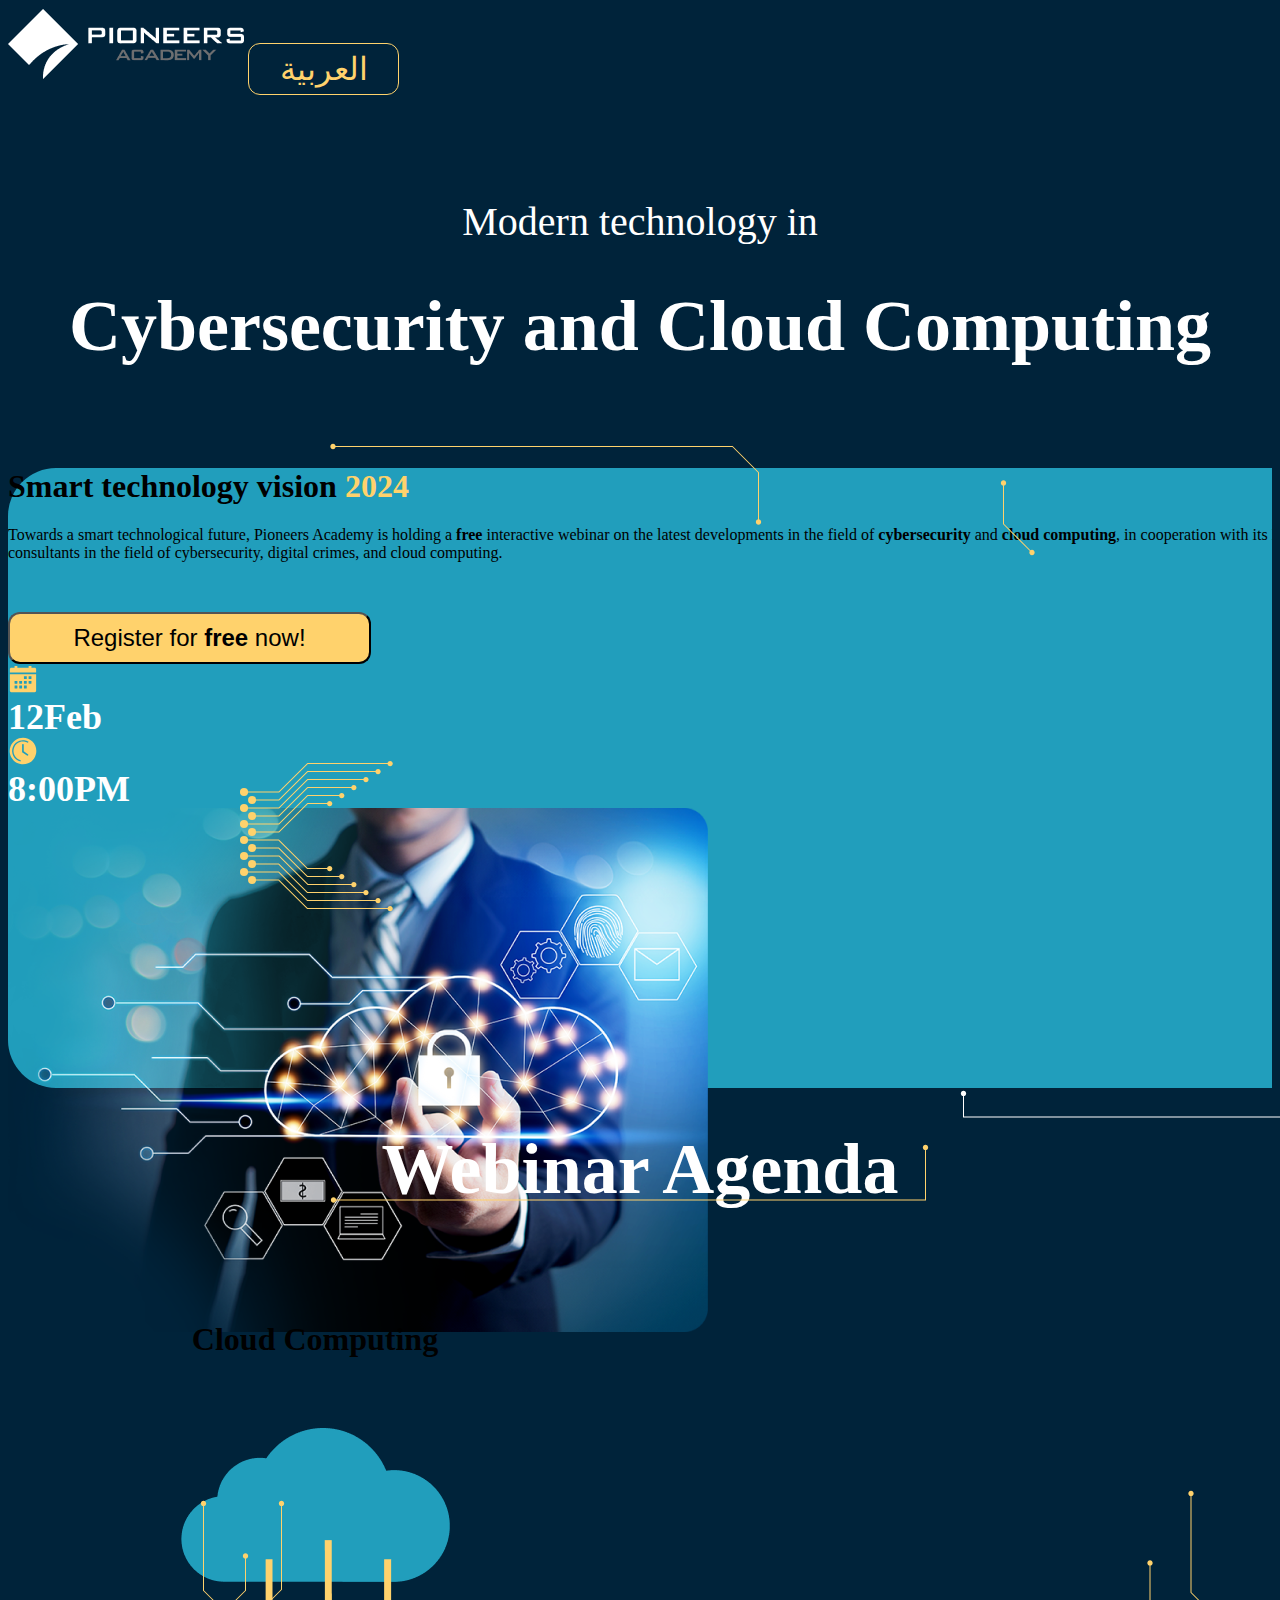
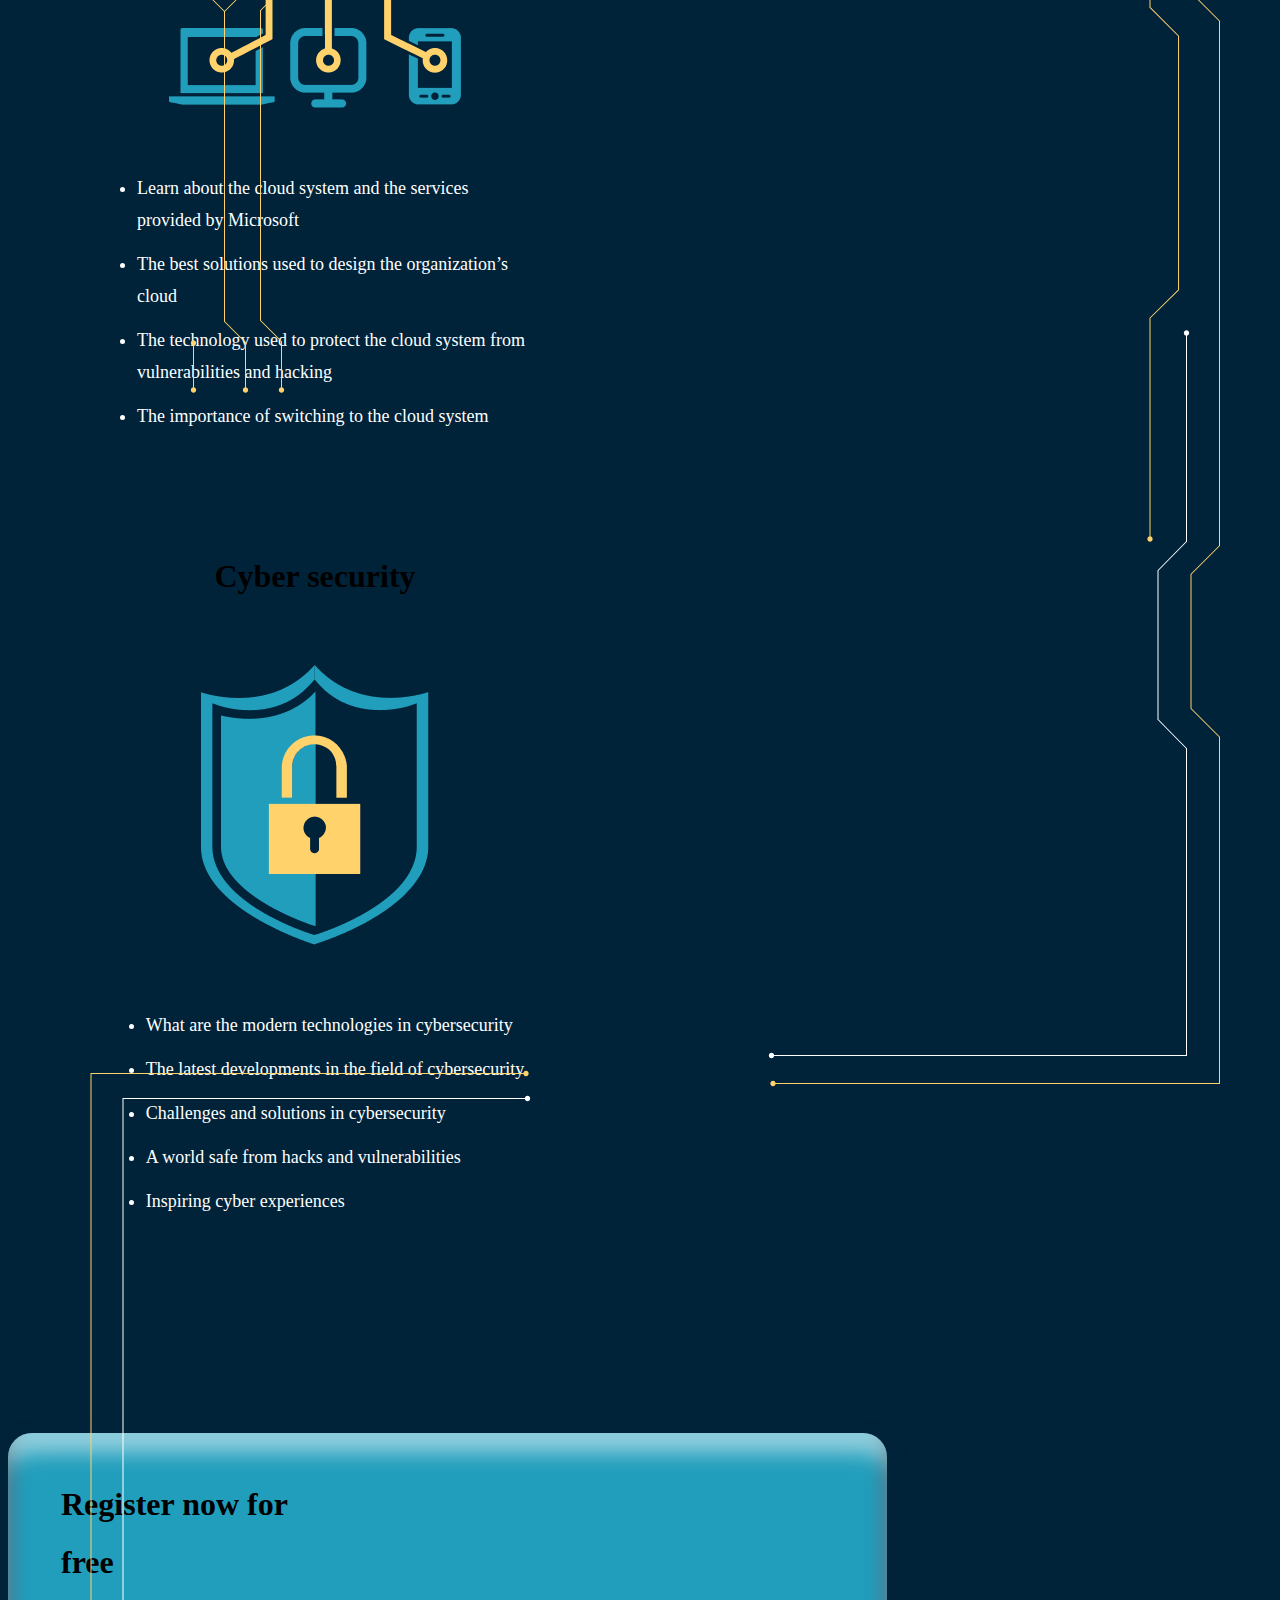
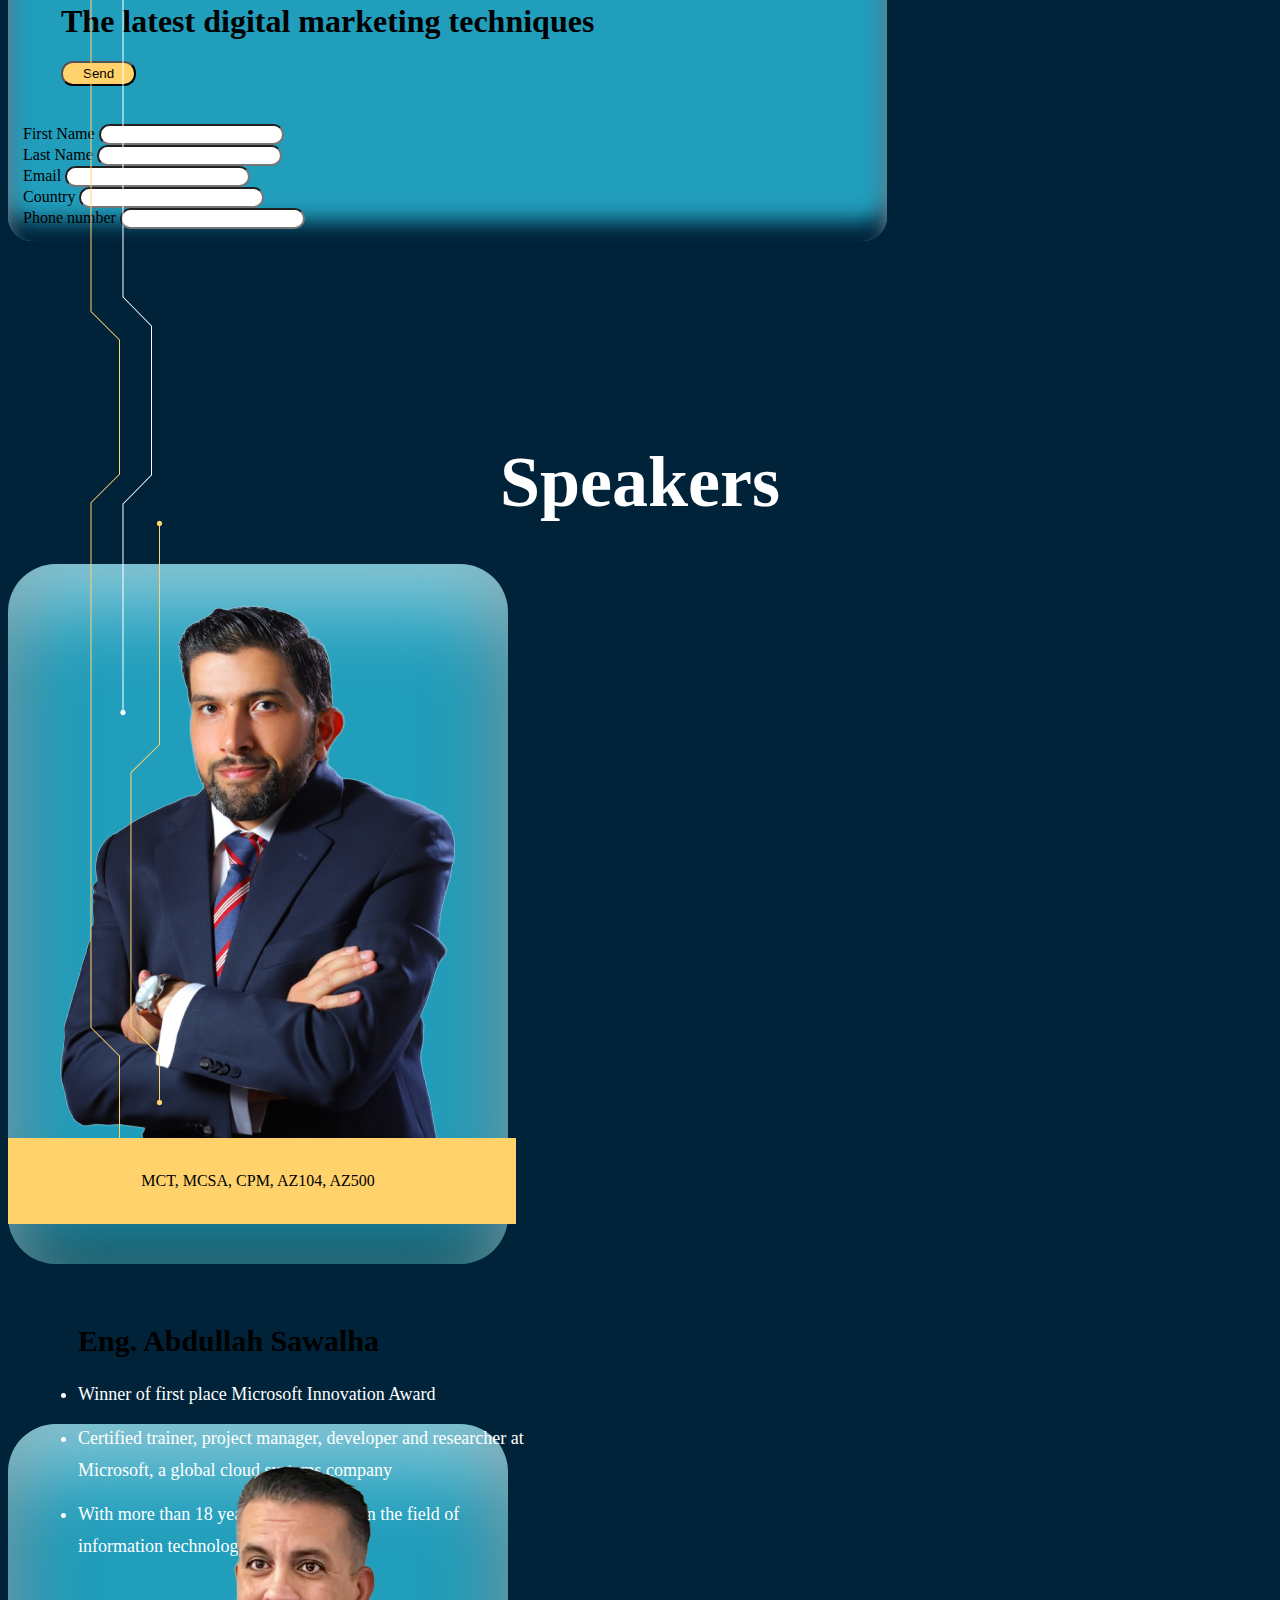
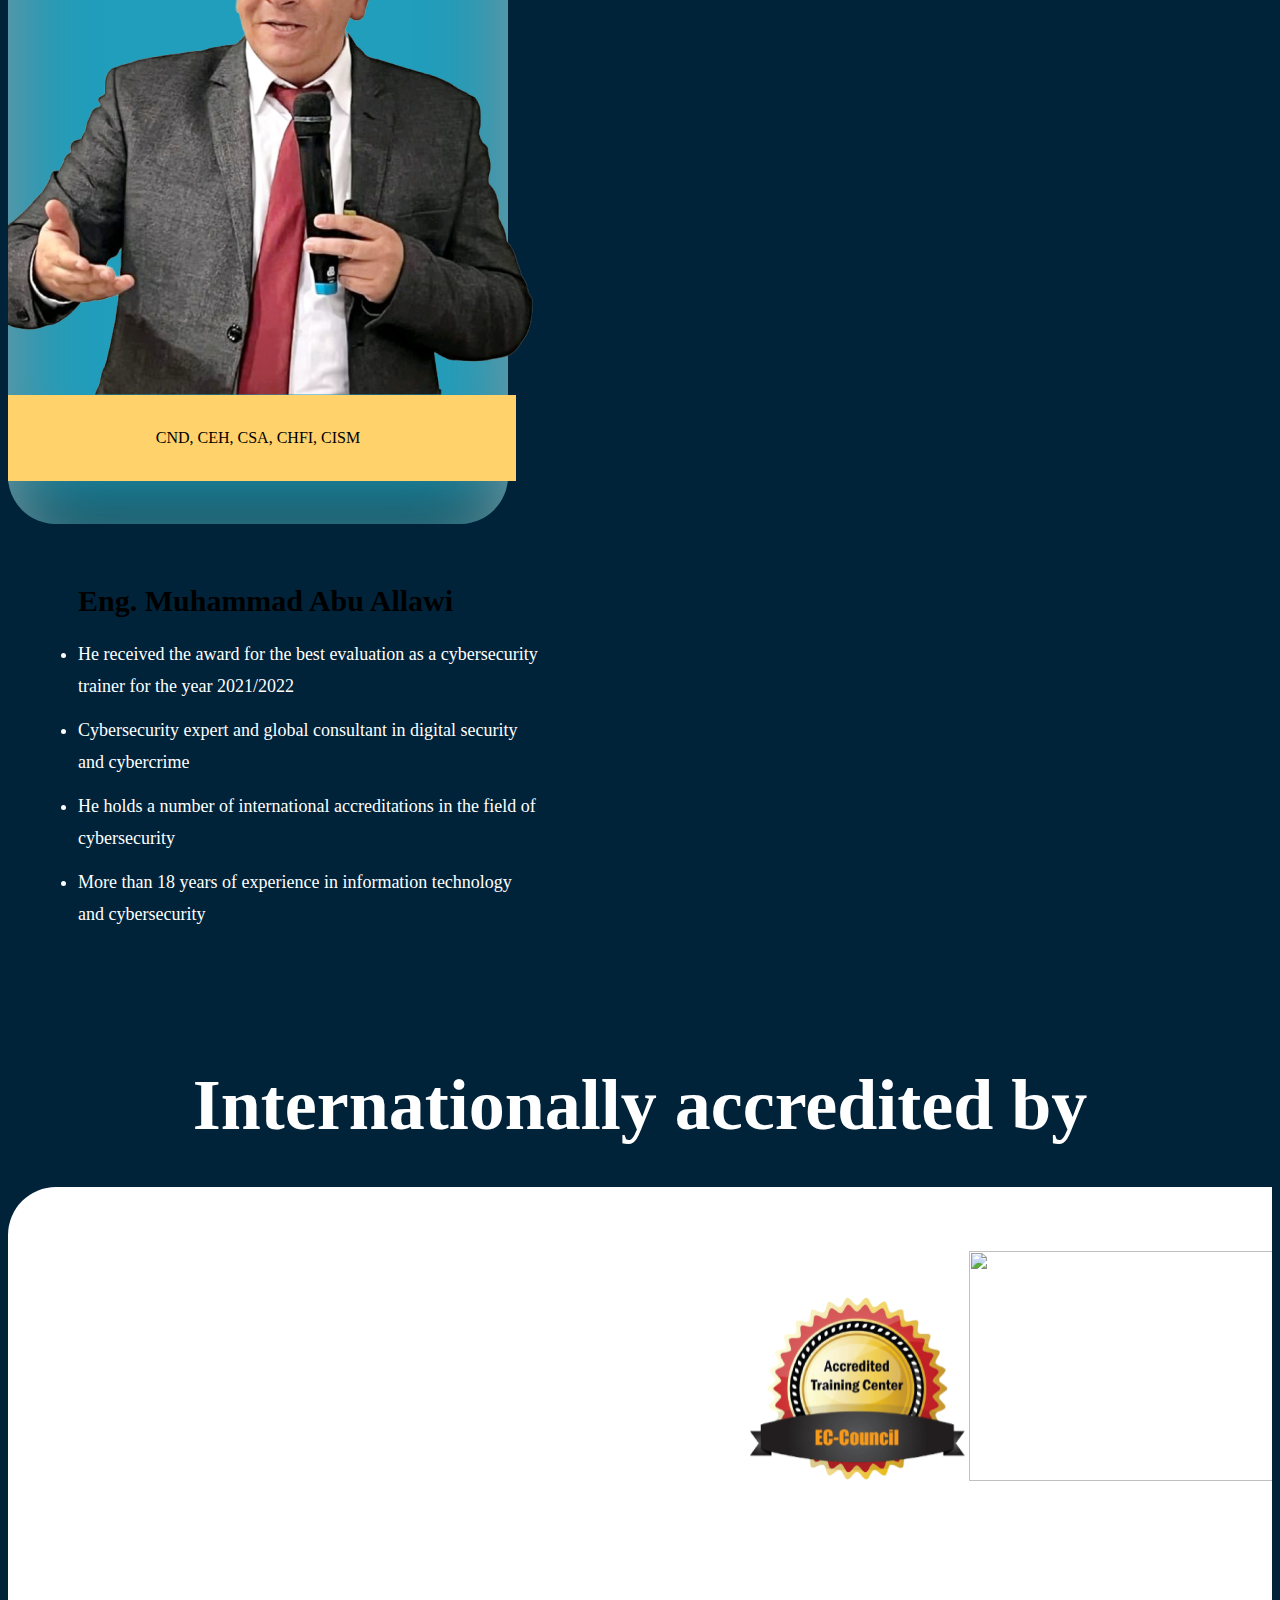
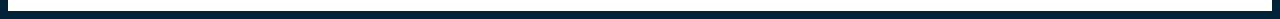
==== index.html @ 9c09b854 "updated" ====
<!DOCTYPE html>
<html lang="en">
  <head>
    <meta charset="UTF-8" />
    <meta name="viewport" content="width=device-width, initial-scale=1.0" />
    <link
      href="https://cdn.jsdelivr.net/npm/bootstrap@5.0.2/dist/css/bootstrap.min.css"
      rel="stylesheet"
      integrity="sha384-EVSTQN3/azprG1Anm3QDgpJLIm9Nao0Yz1ztcQTwFspd3yD65VohhpuuCOmLASjC"
      crossorigin="anonymous"
    />
    <link rel="stylesheet" href="style.css" />
    <title>Pioneers Academy</title>
  </head>
  <body>
    <script
      src="https://cdn.jsdelivr.net/npm/bootstrap@5.0.2/dist/js/bootstrap.bundle.min.js"
      integrity="sha384-MrcW6ZMFYlzcLA8Nl+NtUVF0sA7MsXsP1UyJoMp4YLEuNSfAP+JcXn/tWtIaxVXM"
      crossorigin="anonymous"
    ></script>

    <div id="mainNavigation">
      <nav
        role="navigation navbar navbar-expand-lg navbar-dark bg-dark"
        style="height: 100px"
      >
        <div
          class="container py-3 text-center flex-row justify-between"
          style="height: 100px"
        >
          <div class="nav-items">
            <img src="/assets/logo.png" alt="" class="invert logo img-fluid" />
            <button class="nav-button">العربية</button>
          </div>
        </div>
      </nav>
    </div>

    <main class="container mt-5 d-flex flex-column flex-md-col p-20">
      
      <div class="container">
        <div class="d-flex flex-column justify-content-center first">
          <h2 class="heading">Modern technology in</h2>
          <h1 class="heading2" style="margin-bottom: 80px;">Cybersecurity and Cloud Computing</h1>
        </div>
      </div>

      <div
        style="margin-top:100px;"
      class="relative container d-flex align-items-center justify-content-center mt-4 hero"
      >

      <div class="svg1">
        <svg xmlns="http://www.w3.org/2000/svg" width="153" height="152" viewBox="0 0 153 152" fill="none">
          <path d="M3.02246 34.7301C4.49522 34.7301 5.68913 33.5362 5.68913 32.0635C5.68913 30.5907 4.49522 29.3968 3.02246 29.3968C1.5497 29.3968 0.355794 30.5907 0.355794 32.0635C0.355794 33.5362 1.5497 34.7301 3.02246 34.7301ZM38.7912 32.0635L38.7912 32.5635L38.9972 32.5635L39.1434 32.4184L38.7912 32.0635ZM67.5069 3.56348L67.5069 3.06348L67.3009 3.06348L67.1547 3.20859L67.5069 3.56348ZM150.128 6.23014C151.6 6.23014 152.794 5.03624 152.794 3.56348C152.794 2.09072 151.6 0.89681 150.128 0.89681C148.655 0.89681 147.461 2.09072 147.461 3.56348C147.461 5.03624 148.655 6.23014 150.128 6.23014ZM3.02246 32.5635L38.7912 32.5635L38.7912 31.5635L3.02246 31.5635L3.02246 32.5635ZM39.1434 32.4184L67.8591 3.91836L67.1547 3.20859L38.439 31.7086L39.1434 32.4184ZM67.5069 4.06348L150.128 4.06348L150.128 3.06348L67.5069 3.06348L67.5069 4.06348Z" fill="#FFD26C"/>
          <path d="M3.02246 50.7301C4.49522 50.7301 5.68913 49.5362 5.68913 48.0635C5.68913 46.5907 4.49522 45.3968 3.02246 45.3968C1.5497 45.3968 0.355794 46.5907 0.355794 48.0635C0.355794 49.5362 1.5497 50.7301 3.02246 50.7301ZM38.7912 48.0635L38.7912 48.5635L38.9972 48.5635L39.1434 48.4184L38.7912 48.0635ZM67.5069 19.5635L67.5069 19.0635L67.3009 19.0635L67.1547 19.2086L67.5069 19.5635ZM125.946 22.2301C127.419 22.2301 128.613 21.0362 128.613 19.5635C128.613 18.0907 127.419 16.8968 125.946 16.8968C124.473 16.8968 123.279 18.0907 123.279 19.5635C123.279 21.0362 124.473 22.2301 125.946 22.2301ZM3.02246 48.5635L38.7912 48.5635L38.7912 47.5635L3.02246 47.5635L3.02246 48.5635ZM39.1434 48.4184L67.8591 19.9184L67.1547 19.2086L38.439 47.7086L39.1434 48.4184ZM67.5069 20.0635L125.946 20.0635L125.946 19.0635L67.5069 19.0635L67.5069 20.0635Z" fill="#FFD26C"/>
          <path d="M12.5947 42.7301C14.0675 42.7301 15.2614 41.5362 15.2614 40.0635C15.2614 38.5907 14.0675 37.3968 12.5947 37.3968C11.122 37.3968 9.92806 38.5907 9.92806 40.0635C9.92806 41.5362 11.122 42.7301 12.5947 42.7301ZM38.7915 40.0635L38.7915 40.5635L38.9975 40.5635L39.1437 40.4184L38.7915 40.0635ZM67.5073 11.5635L67.5073 11.0635L67.3013 11.0635L67.155 11.2086L67.5073 11.5635ZM138.037 14.2301C139.51 14.2301 140.704 13.0362 140.704 11.5635C140.704 10.0907 139.51 8.89681 138.037 8.89681C136.564 8.89681 135.37 10.0907 135.37 11.5635C135.37 13.0362 136.564 14.2301 138.037 14.2301ZM12.5947 40.5635L38.7915 40.5635L38.7915 39.5635L12.5947 39.5635L12.5947 40.5635ZM39.1437 40.4184L67.8595 11.9184L67.155 11.2086L38.4393 39.7086L39.1437 40.4184ZM67.5073 12.0635L138.037 12.0635L138.037 11.0635L67.5073 11.0635L67.5073 12.0635Z" fill="#FFD26C"/>
          <path d="M3.02246 66.7301C4.49522 66.7301 5.68913 65.5362 5.68913 64.0635C5.68913 62.5907 4.49522 61.3968 3.02246 61.3968C1.5497 61.3968 0.355794 62.5907 0.355794 64.0635C0.355794 65.5362 1.5497 66.7301 3.02246 66.7301ZM38.7912 64.0635L38.7912 64.5635L38.9972 64.5635L39.1434 64.4184L38.7912 64.0635ZM67.5069 35.5635L67.5069 35.0635L67.3009 35.0635L67.1547 35.2086L67.5069 35.5635ZM101.764 38.2301C103.237 38.2301 104.431 37.0362 104.431 35.5635C104.431 34.0907 103.237 32.8968 101.764 32.8968C100.291 32.8968 99.0976 34.0907 99.0976 35.5635C99.0976 37.0362 100.291 38.2301 101.764 38.2301ZM3.02246 64.5635L38.7912 64.5635L38.7912 63.5635L3.02246 63.5635L3.02246 64.5635ZM39.1434 64.4184L67.8591 35.9184L67.1547 35.2086L38.439 63.7086L39.1434 64.4184ZM67.5069 36.0635L101.764 36.0635L101.764 35.0635L67.5069 35.0635L67.5069 36.0635Z" fill="#FFD26C"/>
          <path d="M11.5869 74.7301C13.0597 74.7301 14.2536 73.5362 14.2536 72.0635C14.2536 70.5907 13.0597 69.3968 11.5869 69.3968C10.1142 69.3968 8.92025 70.5907 8.92025 72.0635C8.92025 73.5362 10.1142 74.7301 11.5869 74.7301ZM38.7913 72.0635L38.7913 72.5635L38.9973 72.5635L39.1435 72.4184L38.7913 72.0635ZM67.507 43.5635L67.507 43.0635L67.301 43.0635L67.1548 43.2086L67.507 43.5635ZM89.6735 46.2301C91.1463 46.2301 92.3402 45.0362 92.3402 43.5635C92.3402 42.0907 91.1463 40.8968 89.6735 40.8968C88.2008 40.8968 87.0069 42.0907 87.0069 43.5635C87.0069 45.0362 88.2008 46.2301 89.6735 46.2301ZM11.5869 72.5635L38.7913 72.5635L38.7913 71.5635L11.5869 71.5635L11.5869 72.5635ZM39.1435 72.4184L67.8592 43.9184L67.1548 43.2086L38.4391 71.7086L39.1435 72.4184ZM67.507 44.0635L89.6735 44.0635L89.6735 43.0635L67.507 43.0635L67.507 44.0635Z" fill="#FFD26C"/>
          <path d="M12.0908 58.7301C13.5636 58.7301 14.7575 57.5362 14.7575 56.0635C14.7575 54.5907 13.5636 53.3968 12.0908 53.3968C10.6181 53.3968 9.42415 54.5907 9.42415 56.0635C9.42415 57.5362 10.6181 58.7301 12.0908 58.7301ZM38.7914 56.0635L38.7914 56.5635L38.9974 56.5635L39.1436 56.4184L38.7914 56.0635ZM67.5071 27.5635L67.5071 27.0635L67.3011 27.0635L67.1549 27.2086L67.5071 27.5635ZM113.855 30.2301C115.328 30.2301 116.522 29.0362 116.522 27.5635C116.522 26.0907 115.328 24.8968 113.855 24.8968C112.383 24.8968 111.189 26.0907 111.189 27.5635C111.189 29.0362 112.383 30.2301 113.855 30.2301ZM12.0908 56.5635L38.7914 56.5635L38.7914 55.5635L12.0908 55.5635L12.0908 56.5635ZM39.1436 56.4184L67.8594 27.9184L67.1549 27.2086L38.4392 55.7086L39.1436 56.4184ZM67.5071 28.0635L113.855 28.0635L113.855 27.0635L67.5071 27.0635L67.5071 28.0635Z" fill="#FFD26C"/>
          <path d="M12.5947 117.397C14.0675 117.397 15.2614 118.591 15.2614 120.063C15.2614 121.536 14.0675 122.73 12.5947 122.73C11.122 122.73 9.92806 121.536 9.92806 120.063C9.92806 118.591 11.122 117.397 12.5947 117.397ZM38.7915 120.063L38.7915 119.563L38.9975 119.563L39.1437 119.709L38.7915 120.063ZM67.5073 148.563L67.5073 149.063L67.3013 149.063L67.155 148.918L67.5073 148.563ZM150.128 145.897C151.601 145.897 152.795 147.091 152.795 148.563C152.795 150.036 151.601 151.23 150.128 151.23C148.655 151.23 147.461 150.036 147.461 148.563C147.461 147.091 148.655 145.897 150.128 145.897ZM12.5947 119.563L38.7915 119.563L38.7915 120.563L12.5947 120.563L12.5947 119.563ZM39.1437 119.709L67.8595 148.209L67.155 148.918L38.4393 120.418L39.1437 119.709ZM67.5073 148.063L150.128 148.063L150.128 149.063L67.5073 149.063L67.5073 148.063Z" fill="#FFD26C"/>
          <path d="M12.5947 101.397C14.0675 101.397 15.2614 102.591 15.2614 104.063C15.2614 105.536 14.0675 106.73 12.5947 106.73C11.122 106.73 9.92806 105.536 9.92806 104.063C9.92806 102.591 11.122 101.397 12.5947 101.397ZM38.7915 104.063L38.7915 103.563L38.9975 103.563L39.1437 103.709L38.7915 104.063ZM67.5073 132.563L67.5073 133.063L67.3013 133.063L67.155 132.918L67.5073 132.563ZM125.946 129.897C127.419 129.897 128.613 131.091 128.613 132.563C128.613 134.036 127.419 135.23 125.946 135.23C124.474 135.23 123.28 134.036 123.28 132.563C123.28 131.091 124.474 129.897 125.946 129.897ZM12.5947 103.563L38.7915 103.563L38.7915 104.563L12.5947 104.563L12.5947 103.563ZM39.1437 103.709L67.8595 132.209L67.155 132.918L38.4393 104.418L39.1437 103.709ZM67.5073 132.063L125.946 132.063L125.946 133.063L67.5073 133.063L67.5073 132.063Z" fill="#FFD26C"/>
          <path d="M12.5947 85.3968C14.0675 85.3968 15.2614 86.5907 15.2614 88.0635C15.2614 89.5362 14.0675 90.7301 12.5947 90.7301C11.122 90.7301 9.92806 89.5362 9.92806 88.0635C9.92806 86.5907 11.122 85.3968 12.5947 85.3968ZM38.7915 88.0635L38.7915 87.5635L38.9975 87.5635L39.1437 87.7086L38.7915 88.0635ZM67.5073 116.563L67.5073 117.063L67.3013 117.063L67.155 116.918L67.5073 116.563ZM101.765 113.897C103.237 113.897 104.431 115.091 104.431 116.563C104.431 118.036 103.237 119.23 101.765 119.23C100.292 119.23 99.098 118.036 99.098 116.563C99.098 115.091 100.292 113.897 101.765 113.897ZM12.5947 87.5635L38.7915 87.5635L38.7915 88.5635L12.5947 88.5635L12.5947 87.5635ZM39.1437 87.7086L67.8595 116.209L67.155 116.918L38.4393 88.4184L39.1437 87.7086ZM67.5073 116.063L101.765 116.063L101.765 117.063L67.5073 117.063L67.5073 116.063Z" fill="#FFD26C"/>
          <path d="M3.52637 77.3968C4.99913 77.3968 6.19303 78.5907 6.19303 80.0635C6.19303 81.5362 4.99913 82.7301 3.52637 82.7301C2.05361 82.7301 0.8597 81.5362 0.8597 80.0635C0.8597 78.5907 2.05361 77.3968 3.52637 77.3968ZM38.7913 80.0635L38.7913 79.5635L38.9973 79.5635L39.1435 79.7086L38.7913 80.0635ZM67.507 108.563L67.507 109.063L67.301 109.063L67.1548 108.918L67.507 108.563ZM89.6736 105.897C91.1463 105.897 92.3402 107.091 92.3402 108.563C92.3402 110.036 91.1463 111.23 89.6736 111.23C88.2008 111.23 87.0069 110.036 87.0069 108.563C87.0069 107.091 88.2008 105.897 89.6736 105.897ZM3.52637 79.5635L38.7913 79.5635L38.7913 80.5635L3.52637 80.5635L3.52637 79.5635ZM39.1435 79.7086L67.8592 108.209L67.1548 108.918L38.4391 80.4184L39.1435 79.7086ZM67.507 108.063L89.6736 108.063L89.6736 109.063L67.507 109.063L67.507 108.063Z" fill="#FFD26C"/>
          <path d="M4.03027 93.3968C5.50303 93.3968 6.69694 94.5907 6.69694 96.0635C6.69694 97.5362 5.50303 98.7301 4.03027 98.7301C2.55751 98.7301 1.36361 97.5362 1.36361 96.0635C1.36361 94.5907 2.55751 93.3968 4.03027 93.3968ZM39.2952 96.0635L39.2952 95.5635L39.5012 95.5635L39.6474 95.7086L39.2952 96.0635ZM68.0109 124.563L68.0109 125.063L67.8049 125.063L67.6587 124.918L68.0109 124.563ZM113.855 121.897C115.328 121.897 116.522 123.091 116.522 124.563C116.522 126.036 115.328 127.23 113.855 127.23C112.383 127.23 111.189 126.036 111.189 124.563C111.189 123.091 112.383 121.897 113.855 121.897ZM4.03027 95.5635L39.2952 95.5635L39.2952 96.5635L4.03027 96.5635L4.03027 95.5635ZM39.6474 95.7086L68.3632 124.209L67.6587 124.918L38.943 96.4184L39.6474 95.7086ZM68.0109 124.063L113.855 124.063L113.855 125.063L68.0109 125.063L68.0109 124.063Z" fill="#FFD26C"/>
          <path d="M4.03027 109.397C5.50303 109.397 6.69694 110.591 6.69694 112.063C6.69694 113.536 5.50303 114.73 4.03027 114.73C2.55751 114.73 1.36361 113.536 1.36361 112.063C1.36361 110.591 2.55751 109.397 4.03027 109.397ZM38.7914 112.063L38.7914 111.563L38.9974 111.563L39.1436 111.709L38.7914 112.063ZM67.5071 140.563L67.5071 141.063L67.3011 141.063L67.1549 140.918L67.5071 140.563ZM138.037 137.897C139.51 137.897 140.704 139.091 140.704 140.563C140.704 142.036 139.51 143.23 138.037 143.23C136.564 143.23 135.37 142.036 135.37 140.563C135.37 139.091 136.564 137.897 138.037 137.897ZM4.03027 111.563L38.7914 111.563L38.7914 112.563L4.03027 112.563L4.03027 111.563ZM39.1436 111.709L67.8594 140.209L67.1549 140.918L38.4392 112.418L39.1436 111.709ZM67.5071 140.063L138.037 140.063L138.037 141.063L67.5071 141.063L67.5071 140.063Z" fill="#FFD26C"/>
          <ellipse cx="4.03028" cy="32.0635" rx="4.03028" ry="4" fill="#FFD26C"/>
          <ellipse cx="12.0908" cy="40.0635" rx="4.03028" ry="4" fill="#FFD26C"/>
          <ellipse cx="4.03028" cy="64.0635" rx="4.03028" ry="4" fill="#FFD26C"/>
          <ellipse cx="12.0908" cy="72.0635" rx="4.03028" ry="4" fill="#FFD26C"/>
          <ellipse cx="4.03028" cy="96.0635" rx="4.03028" ry="4" fill="#FFD26C"/>
          <ellipse cx="12.0908" cy="104.063" rx="4.03028" ry="4" fill="#FFD26C"/>
          <ellipse cx="4.03028" cy="48.0635" rx="4.03028" ry="4" fill="#FFD26C"/>
          <ellipse cx="12.0908" cy="56.0635" rx="4.03028" ry="4" fill="#FFD26C"/>
          <ellipse cx="4.03028" cy="80.0635" rx="4.03028" ry="4" fill="#FFD26C"/>
          <ellipse cx="12.0908" cy="88.0635" rx="4.03028" ry="4" fill="#FFD26C"/>
          <ellipse cx="4.03028" cy="112.063" rx="4.03028" ry="4" fill="#FFD26C"/>
          <ellipse cx="12.0908" cy="120.063" rx="4.03028" ry="4" fill="#FFD26C"/>
        </svg>
      </div>
        <div class="svg2">
          <svg xmlns="http://www.w3.org/2000/svg" width="432" height="82" viewBox="0 0 432 82" fill="none">
            <path d="M402.5 3.5V3H402.707L402.854 3.14645L402.5 3.5ZM428.5 29.5L428.854 29.1464L429 29.2929V29.5H428.5ZM431.167 79C431.167 80.4728 429.973 81.6667 428.5 81.6667C427.027 81.6667 425.833 80.4728 425.833 79C425.833 77.5272 427.027 76.3333 428.5 76.3333C429.973 76.3333 431.167 77.5272 431.167 79ZM5.66666 3.5C5.66666 4.97276 4.47275 6.16667 3 6.16667C1.52725 6.16667 0.333344 4.97276 0.333344 3.5C0.333344 2.02724 1.52725 0.833333 3 0.833333C4.47275 0.833333 5.66666 2.02724 5.66666 3.5ZM402.854 3.14645L428.854 29.1464L428.146 29.8536L402.146 3.85355L402.854 3.14645ZM429 29.5V79H428V29.5H429ZM402.5 4H3V3H402.5V4Z" fill="#FFD26C"/>
          </svg>
        </div>

        <div class="svg3">
          <svg xmlns="http://www.w3.org/2000/svg" width="35" height="76" viewBox="0 0 35 76" fill="none">
            <path d="M0.833333 3C0.833333 4.47276 2.02724 5.66667 3.5 5.66667C4.97276 5.66667 6.16667 4.47276 6.16667 3C6.16667 1.52724 4.97276 0.333333 3.5 0.333333C2.02724 0.333333 0.833333 1.52724 0.833333 3ZM3.5 44H3V44.2071L3.14645 44.3536L3.5 44ZM29.3333 72.5C29.3333 73.9728 30.5272 75.1667 32 75.1667C33.4728 75.1667 34.6667 73.9728 34.6667 72.5C34.6667 71.0272 33.4728 69.8333 32 69.8333C30.5272 69.8333 29.3333 71.0272 29.3333 72.5ZM3 3V44H4V3H3ZM3.14645 44.3536L31.6464 72.8536L32.3536 72.1464L3.85355 43.6464L3.14645 44.3536Z" fill="#FFD26C"/>
            </svg>
        </div>

        <div class="svg4">
          <svg xmlns="http://www.w3.org/2000/svg" width="599" height="59" viewBox="0 0 599 59" fill="none">
            <path d="M592.833 3.5C592.833 4.97276 594.027 6.16667 595.5 6.16667C596.973 6.16667 598.167 4.97276 598.167 3.5C598.167 2.02724 596.973 0.833333 595.5 0.833333C594.027 0.833333 592.833 2.02724 592.833 3.5ZM595.5 56V56.5H596V56H595.5ZM0.833333 56C0.833333 57.4728 2.02724 58.6667 3.5 58.6667C4.97276 58.6667 6.16667 57.4728 6.16667 56C6.16667 54.5272 4.97276 53.3333 3.5 53.3333C2.02724 53.3333 0.833333 54.5272 0.833333 56ZM595 3.5V56H596V3.5H595ZM595.5 55.5H3.5V56.5H595.5V55.5Z" fill="#FFD26C"/>
            </svg>
        </div>
     
      
        <div class="container-md p-4 hero-content">
          <div class="text-light ms-2">
            <h1>
              Smart technology vision
              <span style="color: #ffd26c; font-weight: 700">2024</span>
            </h1>
            <p>
              Towards a smart technological future, Pioneers Academy is holding
              a
              <b>free</b> interactive webinar on the latest developments in the
              field of <b>cybersecurity</b> and <b>cloud computing</b>, in
              cooperation with its IT partners,
              <span style="color: #ffd26c; font-weight: 700">Microsoft</span>
              and
              <span style="color: #ffd26c; font-weight: 700">EC-COUNCIL</span>,
              through experts and consultants in the field of cybersecurity,
              digital crimes, and cloud computing.
            </p>

            <div class="register d-flex align-items-center">
              <button class="btn1 btn-block">
                <span>Register for <b class="ms-1 me-1">free</b> now!</span>
              </button>
              <div class="d-flex icons">
                <div class="d-flex flex-row align-items-center ms-3">
                  <svg
                    width="30"
                    height="30"
                    viewBox="0 0 48 48"
                    fill="none"
                    xmlns="http://www.w3.org/2000/svg"
                  >
                    <g id="ion:calendar-sharp">
                      <path
                        id="Vector"
                        d="M3 42.75C3 43.3467 3.23705 43.919 3.65901 44.341C4.08097 44.7629 4.65326 45 5.25 45H42.75C43.3467 45 43.919 44.7629 44.341 44.341C44.7629 43.919 45 43.3467 45 42.75V16.5H3V42.75ZM33 19.875C33 19.7755 33.0395 19.6802 33.1098 19.6098C33.1802 19.5395 33.2755 19.5 33.375 19.5H37.125C37.2245 19.5 37.3198 19.5395 37.3902 19.6098C37.4605 19.6802 37.5 19.7755 37.5 19.875V23.625C37.5 23.7245 37.4605 23.8198 37.3902 23.8902C37.3198 23.9605 37.2245 24 37.125 24H33.375C33.2755 24 33.1802 23.9605 33.1098 23.8902C33.0395 23.8198 33 23.7245 33 23.625V19.875ZM33 27.375C33 27.2755 33.0395 27.1802 33.1098 27.1098C33.1802 27.0395 33.2755 27 33.375 27H37.125C37.2245 27 37.3198 27.0395 37.3902 27.1098C37.4605 27.1802 37.5 27.2755 37.5 27.375V31.125C37.5 31.2245 37.4605 31.3198 37.3902 31.3902C37.3198 31.4605 37.2245 31.5 37.125 31.5H33.375C33.2755 31.5 33.1802 31.4605 33.1098 31.3902C33.0395 31.3198 33 31.2245 33 31.125V27.375ZM25.5 19.875C25.5 19.7755 25.5395 19.6802 25.6098 19.6098C25.6802 19.5395 25.7755 19.5 25.875 19.5H29.625C29.7245 19.5 29.8198 19.5395 29.8902 19.6098C29.9605 19.6802 30 19.7755 30 19.875V23.625C30 23.7245 29.9605 23.8198 29.8902 23.8902C29.8198 23.9605 29.7245 24 29.625 24H25.875C25.7755 24 25.6802 23.9605 25.6098 23.8902C25.5395 23.8198 25.5 23.7245 25.5 23.625V19.875ZM25.5 27.375C25.5 27.2755 25.5395 27.1802 25.6098 27.1098C25.6802 27.0395 25.7755 27 25.875 27H29.625C29.7245 27 29.8198 27.0395 29.8902 27.1098C29.9605 27.1802 30 27.2755 30 27.375V31.125C30 31.2245 29.9605 31.3198 29.8902 31.3902C29.8198 31.4605 29.7245 31.5 29.625 31.5H25.875C25.7755 31.5 25.6802 31.4605 25.6098 31.3902C25.5395 31.3198 25.5 31.2245 25.5 31.125V27.375ZM25.5 34.875C25.5 34.7755 25.5395 34.6802 25.6098 34.6098C25.6802 34.5395 25.7755 34.5 25.875 34.5H29.625C29.7245 34.5 29.8198 34.5395 29.8902 34.6098C29.9605 34.6802 30 34.7755 30 34.875V38.625C30 38.7245 29.9605 38.8198 29.8902 38.8902C29.8198 38.9605 29.7245 39 29.625 39H25.875C25.7755 39 25.6802 38.9605 25.6098 38.8902C25.5395 38.8198 25.5 38.7245 25.5 38.625V34.875ZM18 27.375C18 27.2755 18.0395 27.1802 18.1098 27.1098C18.1802 27.0395 18.2755 27 18.375 27H22.125C22.2245 27 22.3198 27.0395 22.3902 27.1098C22.4605 27.1802 22.5 27.2755 22.5 27.375V31.125C22.5 31.2245 22.4605 31.3198 22.3902 31.3902C22.3198 31.4605 22.2245 31.5 22.125 31.5H18.375C18.2755 31.5 18.1802 31.4605 18.1098 31.3902C18.0395 31.3198 18 31.2245 18 31.125V27.375ZM18 34.875C18 34.7755 18.0395 34.6802 18.1098 34.6098C18.1802 34.5395 18.2755 34.5 18.375 34.5H22.125C22.2245 34.5 22.3198 34.5395 22.3902 34.6098C22.4605 34.6802 22.5 34.7755 22.5 34.875V38.625C22.5 38.7245 22.4605 38.8198 22.3902 38.8902C22.3198 38.9605 22.2245 39 22.125 39H18.375C18.2755 39 18.1802 38.9605 18.1098 38.8902C18.0395 38.8198 18 38.7245 18 38.625V34.875ZM10.5 27.375C10.5 27.2755 10.5395 27.1802 10.6098 27.1098C10.6802 27.0395 10.7755 27 10.875 27H14.625C14.7245 27 14.8198 27.0395 14.8902 27.1098C14.9605 27.1802 15 27.2755 15 27.375V31.125C15 31.2245 14.9605 31.3198 14.8902 31.3902C14.8198 31.4605 14.7245 31.5 14.625 31.5H10.875C10.7755 31.5 10.6802 31.4605 10.6098 31.3902C10.5395 31.3198 10.5 31.2245 10.5 31.125V27.375ZM10.5 34.875C10.5 34.7755 10.5395 34.6802 10.6098 34.6098C10.6802 34.5395 10.7755 34.5 10.875 34.5H14.625C14.7245 34.5 14.8198 34.5395 14.8902 34.6098C14.9605 34.6802 15 34.7755 15 34.875V38.625C15 38.7245 14.9605 38.8198 14.8902 38.8902C14.8198 38.9605 14.7245 39 14.625 39H10.875C10.7755 39 10.6802 38.9605 10.6098 38.8902C10.5395 38.8198 10.5 38.7245 10.5 38.625V34.875ZM42.75 6H37.5075V3H33.0075V6H14.9925V3H10.4925V6H5.25C4.95565 5.99753 4.66372 6.05332 4.39103 6.16417C4.11834 6.27501 3.87027 6.43872 3.66113 6.64586C3.45199 6.853 3.2859 7.09948 3.17243 7.37109C3.05896 7.6427 3.00036 7.93408 3 8.22844V13.5H45V8.22844C44.9996 7.93408 44.941 7.6427 44.8276 7.37109C44.7141 7.09948 44.548 6.853 44.3389 6.64586C44.1297 6.43872 43.8817 6.27501 43.609 6.16417C43.3363 6.05332 43.0443 5.99753 42.75 6Z"
                        fill="#FFD26C"
                      />
                    </g>
                  </svg>
                  <div class="text-light fs-5 subs ms-2">12Feb</div>
                </div>

                <div class="d-flex flex-row align-items-center ms-3">
                  <svg
                    width="30"
                    height="30"
                    viewBox="0 0 48 48"
                    fill="none"
                    xmlns="http://www.w3.org/2000/svg"
                  >
                    <g
                      id="clarity:clock-solid"
                      clip-path="url(#clip0_494_1000)"
                    >
                      <path
                        id="Vector"
                        d="M24.0003 2.6665C19.781 2.6665 15.6564 3.91768 12.1482 6.26182C8.63992 8.60595 5.90557 11.9378 4.2909 15.8359C2.67624 19.7341 2.25376 24.0235 3.07692 28.1618C3.90007 32.3 5.93187 36.1013 8.91539 39.0848C11.8989 42.0683 15.7001 44.1001 19.8384 44.9233C23.9767 45.7464 28.2661 45.3239 32.1642 43.7093C36.0624 42.0946 39.3942 39.3602 41.7384 35.852C44.0825 32.3438 45.3337 28.2192 45.3337 23.9998C45.3337 18.3419 43.0861 12.9157 39.0853 8.91489C35.0845 4.91412 29.6583 2.6665 24.0003 2.6665ZM32.267 30.9065C32.1701 31.0531 32.0453 31.1791 31.8995 31.2772C31.7538 31.3754 31.5902 31.4437 31.4179 31.4784C31.2457 31.5131 31.0683 31.5134 30.896 31.4794C30.7236 31.4453 30.5597 31.3775 30.4137 31.2798L22.547 25.9465V14.3332C22.547 13.9795 22.6875 13.6404 22.9375 13.3904C23.1876 13.1403 23.5267 12.9998 23.8803 12.9998C24.234 12.9998 24.5731 13.1403 24.8231 13.3904C25.0732 13.6404 25.2137 13.9795 25.2137 14.3332V24.5332L31.8803 29.0532C32.028 29.149 32.1552 29.2731 32.2546 29.4183C32.3541 29.5635 32.4238 29.727 32.4597 29.8993C32.4957 30.0716 32.4971 30.2493 32.4641 30.4222C32.431 30.595 32.364 30.7596 32.267 30.9065ZM31.8003 10.9732C29.9243 9.84239 27.8258 9.13083 25.6489 8.88732C23.472 8.64381 21.2682 8.8741 19.1886 9.5624C17.1091 10.2507 15.2031 11.3807 13.6013 12.8749C11.9996 14.3691 10.74 16.1922 9.90906 18.2189C9.07812 20.2457 8.69545 22.4282 8.78732 24.6168C8.87919 26.8053 9.44342 28.9481 10.4413 30.8981C11.4392 32.8481 12.8471 34.5592 14.5684 35.9139C16.2897 37.2686 18.2838 38.2349 20.4137 38.7465L20.0003 40.8398C17.5576 40.2713 15.2673 39.1794 13.2877 37.6395C11.308 36.0997 9.68606 34.1486 8.53384 31.9209C7.38163 29.6932 6.72657 27.242 6.61389 24.7365C6.50122 22.231 6.93361 19.7309 7.88122 17.4087C8.82883 15.0866 10.2691 12.9978 12.1025 11.2865C13.936 9.57513 16.119 8.28207 18.5009 7.49654C20.8827 6.71102 23.4067 6.45174 25.8985 6.7366C28.3903 7.02146 30.7906 7.84369 32.9337 9.1465L31.8003 10.9732Z"
                        fill="#FFD26C"
                      />
                    </g>
                    <defs>
                      <clipPath id="clip0_494_1000">
                        <rect width="48" height="48" fill="white" />
                      </clipPath>
                    </defs>
                  </svg>
                  <div class="text-light fs-5 subs ms-2">8:00PM</div>
                </div>
              </div>
            </div>
          </div>
        </div>

        <div class="container-md p-4">
      
          <img src="/assets/header.png" alt="" class="img-fluid img-header" style="width: 700px;
          height: 524px;
          flex-shrink: 0;"/>
        </div>
        <div class="svg5">
          <svg xmlns="http://www.w3.org/2000/svg" width="647" height="578" viewBox="0 0 647 578" fill="none">
            <path d="M625 3L625.354 2.64645L625.207 2.5H625V3ZM646 24H646.5V23.7929L646.354 23.6464L646 24ZM646 556L646.354 556.354L646.5 556.207V556H646ZM625 577V577.5H625.207L625.354 577.354L625 577ZM592.833 3C592.833 4.47276 594.027 5.66667 595.5 5.66667C596.973 5.66667 598.167 4.47276 598.167 3C598.167 1.52724 596.973 0.333333 595.5 0.333333C594.027 0.333333 592.833 1.52724 592.833 3ZM3.5 577H3V577.5H3.5V577ZM0.833333 553.5C0.833333 554.973 2.02724 556.167 3.5 556.167C4.97276 556.167 6.16667 554.973 6.16667 553.5C6.16667 552.027 4.97276 550.833 3.5 550.833C2.02724 550.833 0.833333 552.027 0.833333 553.5ZM624.646 3.35355L645.646 24.3536L646.354 23.6464L625.354 2.64645L624.646 3.35355ZM645.5 24V556H646.5V24H645.5ZM645.646 555.646L624.646 576.646L625.354 577.354L646.354 556.354L645.646 555.646ZM625 2.5H595.5V3.5H625V2.5ZM625 576.5H595.5V577.5H625V576.5ZM595.5 576.5H3.5V577.5H595.5V576.5ZM4 577V553.5H3V577H4Z" fill="white"/>
            </svg>
        </div>
      </div>
      

      <div class="left-svg">
        <svg xmlns="http://www.w3.org/2000/svg" width="49" height="493" viewBox="0 0 49 493" fill="none">
          <path d="M48.1667 490C48.1667 488.527 46.9728 487.333 45.5 487.333C44.0272 487.333 42.8333 488.527 42.8333 490C42.8333 491.473 44.0272 492.667 45.5 492.667C46.9728 492.667 48.1667 491.473 48.1667 490ZM45.5 442.5L46 442.5L46 442.293L45.8536 442.146L45.5 442.5ZM24.5 421.5L24 421.5L24 421.707L24.1464 421.854L24.5 421.5ZM45.5 90.5L45.8536 90.8535L46 90.7071L46 90.5L45.5 90.5ZM48.1667 56C48.1667 54.5273 46.9728 53.3333 45.5 53.3333C44.0272 53.3333 42.8333 54.5273 42.8333 56C42.8333 57.4727 44.0272 58.6667 45.5 58.6667C46.9728 58.6667 48.1667 57.4727 48.1667 56ZM3.5 90.5L3 90.5L3 90.7071L3.14645 90.8535L3.5 90.5ZM6.16667 3.5C6.16667 2.02725 4.97277 0.833343 3.50001 0.833343C2.02725 0.833343 0.833338 2.02725 0.833338 3.5C0.833338 4.97275 2.02725 6.16666 3.50001 6.16666C4.97277 6.16666 6.16667 4.97275 6.16667 3.5ZM46 490L46 442.5L45 442.5L45 490L46 490ZM45.8536 442.146L24.8536 421.146L24.1464 421.854L45.1464 442.854L45.8536 442.146ZM25 421.5L25 111.5L24 111.5L24 421.5L25 421.5ZM24.8536 111.854L45.8536 90.8535L45.1465 90.1465L24.1465 111.146L24.8536 111.854ZM46 90.5L46 56L45 56L45 90.5L46 90.5ZM24.8536 111.146L3.85356 90.1465L3.14645 90.8535L24.1465 111.854L24.8536 111.146ZM4 90.5L4.00001 3.5L3.00001 3.5L3 90.5L4 90.5Z" fill="#FFD26C"/>
          </svg>
      </div>

      <div class="left-svg1">
        <svg xmlns="http://www.w3.org/2000/svg" width="25" height="493" viewBox="0 0 25 493" fill="none">
          <path d="M24.1667 490C24.1667 488.527 22.9728 487.333 21.5 487.333C20.0272 487.333 18.8333 488.527 18.8333 490C18.8333 491.473 20.0272 492.667 21.5 492.667C22.9728 492.667 24.1667 491.473 24.1667 490ZM21.4999 441.5L21.9999 441.5L21.9999 441.293L21.8535 441.146L21.4999 441.5ZM0.499961 420.5L-3.92255e-05 420.5L-3.9228e-05 420.707L0.146407 420.854L0.499961 420.5ZM0.499963 110.5L0.146409 110.146L-3.74337e-05 110.293L-3.74362e-05 110.5L0.499963 110.5ZM21.4999 89.5L21.8535 89.8535L21.9999 89.7071L21.9999 89.5L21.4999 89.5ZM24.1666 3.5C24.1666 2.02725 22.9727 0.833344 21.4999 0.833344C20.0272 0.833343 18.8333 2.02725 18.8333 3.5C18.8333 4.97275 20.0272 6.16666 21.4999 6.16666C22.9727 6.16666 24.1666 4.97275 24.1666 3.5ZM22 490L21.9999 441.5L20.9999 441.5L21 490L22 490ZM21.8535 441.146L0.853515 420.146L0.146407 420.854L21.1464 441.854L21.8535 441.146ZM0.999961 420.5L0.999963 110.5L-3.74362e-05 110.5L-3.92255e-05 420.5L0.999961 420.5ZM0.853516 110.854L21.8535 89.8535L21.1464 89.1465L0.146409 110.146L0.853516 110.854ZM21.9999 89.5L21.9999 3.5L20.9999 3.5L20.9999 89.5L21.9999 89.5Z" fill="#FFD26C"/>
          </svg>
      </div>
      <div class="left-svg2">
        <svg xmlns="http://www.w3.org/2000/svg" width="7" height="53" viewBox="0 0 7 53" fill="none">
          <path d="M0.833333 3C0.833333 4.47276 2.02724 5.66667 3.5 5.66667C4.97276 5.66667 6.16667 4.47276 6.16667 3C6.16667 1.52724 4.97276 0.333333 3.5 0.333333C2.02724 0.333333 0.833333 1.52724 0.833333 3ZM0.833333 50C0.833333 51.4728 2.02724 52.6667 3.5 52.6667C4.97276 52.6667 6.16667 51.4728 6.16667 50C6.16667 48.5272 4.97276 47.3333 3.5 47.3333C2.02724 47.3333 0.833333 48.5272 0.833333 50ZM3 3V50H4V3H3Z" fill="#FFD26C"/>
          </svg>
      </div>


      <div
        class="container d-flex align-items-center justify-content-center mt-4"
      >
        <div class="container">
          <div class="d-flex flex-column justify-content-between">
            <h1 class="heading2 mt-4 py-4">Webinar Agenda</h1>
            <div class="d-flex justify-content-between con-cloud">
              <div class="cloud">
                <h1 class="text-light">Cloud Computing</h1>
                <img
                  src="/assets/icon1.png"
                  alt=""
                  class="invert logo img-fluid"
                />

                <ul>
                  <li class="text-light">
                    Learn about the cloud system and the services provided by
                    Microsoft
                  </li>
                  <li class="text-light">
                    The best solutions used to design the organization’s cloud
                  </li>
                  <li class="text-light">
                    The technology used to protect the cloud system from
                    vulnerabilities and hacking
                  </li>
                  <li class="text-light">
                    The importance of switching to the cloud system
                  </li>
                </ul>
              </div>
              <div class="cloud">
                <h1 class="text-light">Cyber security</h1>
                <img
                  src="/assets/icon2.png"
                  alt=""
                  class="invert logo img-fluid"
                />

                <ul>
                  <li class="text-light">
                    What are the modern technologies in cybersecurity
                  </li>
                  <li class="text-light">
                    The latest developments in the field of cybersecurity
                  </li>
                  <li class="text-light">
                    Challenges and solutions in cybersecurity
                  </li>
                  <li class="text-light">
                    A world safe from hacks and vulnerabilities
                  </li>
                  <li class="text-light">Inspiring cyber experiences</li>
                </ul>
              </div>
            </div>
          </div>
        </div>
      </div>
      <div class="right-svg3">
        <svg xmlns="http://www.w3.org/2000/svg" width="33" height="582" viewBox="0 0 33 582" fill="none">
          <path d="M0.333333 3C0.333333 4.47276 1.52724 5.66667 3 5.66667C4.47276 5.66667 5.66667 4.47276 5.66667 3C5.66667 1.52724 4.47276 0.333333 3 0.333333C1.52724 0.333333 0.333333 1.52724 0.333333 3ZM3 47.4577H2.5V47.6648L2.6465 47.8113L3 47.4577ZM31.5492 75.9988H32.0492V75.7916L31.9027 75.6452L31.5492 75.9988ZM31.5492 329.772L31.9007 330.128L32.0492 329.981V329.772H31.5492ZM3 357.994L2.64849 357.639L2.5 357.785V357.994H3ZM0.333333 579C0.333333 580.473 1.52724 581.667 3 581.667C4.47276 581.667 5.66667 580.473 5.66667 579C5.66667 577.527 4.47276 576.333 3 576.333C1.52724 576.333 0.333333 577.527 0.333333 579ZM2.5 3V47.4577H3.5V3H2.5ZM2.6465 47.8113L31.1957 76.3524L31.9027 75.6452L3.3535 47.1041L2.6465 47.8113ZM31.0492 75.9988V329.772H32.0492V75.9988H31.0492ZM31.1977 329.417L2.64849 357.639L3.35151 358.35L31.9007 330.128L31.1977 329.417ZM2.5 357.994V579H3.5V357.994H2.5Z" fill="#FFD26C"/>
          </svg>
      </div>
      <div class="right-svg">
        <svg xmlns="http://www.w3.org/2000/svg" width="450" height="1197" viewBox="0 0 450 1197" fill="none">
          <path d="M418.333 3.5C418.333 4.97276 419.527 6.16667 421 6.16667C422.473 6.16667 423.667 4.97276 423.667 3.5C423.667 2.02724 422.473 0.833333 421 0.833333C419.527 0.833333 418.333 2.02724 418.333 3.5ZM421 102.5H420.5V102.707L420.646 102.854L421 102.5ZM449.5 131H450V130.793L449.854 130.646L449.5 131ZM449.5 655.75L449.854 656.104L450 655.957V655.75H449.5ZM421 684.25L420.646 683.896L420.5 684.043V684.25H421ZM421 818.5H420.5V818.707L420.646 818.854L421 818.5ZM449.5 847H450V846.793L449.854 846.646L449.5 847ZM449.5 1193.5V1194H450V1193.5H449.5ZM0.333333 1193.5C0.333333 1194.97 1.52724 1196.17 3 1196.17C4.47276 1196.17 5.66667 1194.97 5.66667 1193.5C5.66667 1192.03 4.47276 1190.83 3 1190.83C1.52724 1190.83 0.333333 1192.03 0.333333 1193.5ZM420.5 3.5V102.5H421.5V3.5H420.5ZM420.646 102.854L449.146 131.354L449.854 130.646L421.354 102.146L420.646 102.854ZM449 131V655.75H450V131H449ZM449.146 655.396L420.646 683.896L421.354 684.604L449.854 656.104L449.146 655.396ZM420.5 684.25V818.5H421.5V684.25H420.5ZM420.646 818.854L449.146 847.354L449.854 846.646L421.354 818.146L420.646 818.854ZM449 847V1193.5H450V847H449ZM449.5 1193H3V1194H449.5V1193Z" fill="#FFD26C"/>
        </svg>

      </div>
      <div class="right-svg1">
        <svg xmlns="http://www.w3.org/2000/svg" width="422" height="729" viewBox="0 0 422 729" fill="none">
          <path d="M421.167 3C421.167 4.47276 419.973 5.66667 418.5 5.66667C417.027 5.66667 415.833 4.47276 415.833 3C415.833 1.52724 417.027 0.333333 418.5 0.333333C419.973 0.333333 421.167 1.52724 421.167 3ZM418.5 211.5H419V211.705L418.857 211.85L418.5 211.5ZM390 240.5H389.5V240.295L389.643 240.15L390 240.5ZM390 389.5L389.643 389.85L389.5 389.705V389.5H390ZM418.5 418.5L418.857 418.15L419 418.295V418.5H418.5ZM418.5 725.5H419V726H418.5V725.5ZM6.16666 725.5C6.16666 726.973 4.97275 728.167 3.5 728.167C2.02725 728.167 0.833344 726.973 0.833344 725.5C0.833344 724.027 2.02725 722.833 3.5 722.833C4.97275 722.833 6.16666 724.027 6.16666 725.5ZM419 3V211.5H418V3L419 3ZM418.857 211.85L390.357 240.85L389.643 240.15L418.143 211.15L418.857 211.85ZM390.5 240.5V389.5H389.5V240.5H390.5ZM390.357 389.15L418.857 418.15L418.143 418.85L389.643 389.85L390.357 389.15ZM419 418.5V725.5H418V418.5H419ZM418.5 726H3.5V725H418.5V726Z" fill="white"/>
        </svg>

      </div>
      <div
        class="registration container d-flex align-items-center justify-content-center"
      >
        <div
          class="d-flex flex-column w-75 align-items-center justify-content-center"
          style="margin: 38px"
        >
          <h1 class="text-light fs-2 text-center">Register now for</h1>
          <h1 class="fw-bold text-light mb-3 text-center">free</h1>
          <h1 class="fs-6 lh-1 mb-3 text-center">
            The latest digital marketing techniques
          </h1>
          <div class="col-md-4 col-lg-2">
            <button class="btn2 btn-block mt-4">Send</button>
          </div>
        </div>
        <form id="form-control" class="container w-90">
          <div class="row">
            <div class="col-md-6 mb-3">
              <label for="firstName" class="form-label">First Name</label>
              <input type="text" class="form-control" id="firstName" />
            </div>
            <div class="col-md-6 mb-3">
              <label for="lastName" class="form-label">Last Name</label>
              <input type="text" class="form-control" id="lastName" />
            </div>
          </div>
          <div class="row">
            <div class="col-md-12 mb-3">
              <label for="email" class="form-label">Email</label>
              <input type="email" class="form-control" id="email" />
            </div>
          </div>
          <div class="row">
            <div class="col-md-4 mb-3">
              <label for="country" class="form-label">Country</label>
              <input type="text" class="form-control" id="country" />
            </div>
            <div class="col-md-8 col-sm-8mb-3">
              <label for="phone" class="form-label">Phone number</label>
              <input type="tel" class="form-control" id="phone" />
            </div>
          </div>
        </form>
      </div>

      <div class="left1">
        <svg xmlns="http://www.w3.org/2000/svg" width="439" height="1754" viewBox="0 0 439 1754" fill="none">
          <path d="M32.1667 1750.5C32.1667 1749.03 30.9728 1747.83 29.5001 1747.83C28.0273 1747.83 26.8334 1749.03 26.8334 1750.5C26.8334 1751.97 28.0273 1753.17 29.5001 1753.17C30.9728 1753.17 32.1667 1751.97 32.1667 1750.5ZM29.5001 1586H30.0001V1585.79L29.8536 1585.65L29.5001 1586ZM1.00012 1557.5H0.500122V1557.71L0.646576 1557.85L1.00012 1557.5ZM1.00012 1032.75L0.646576 1032.4L0.500122 1032.54V1032.75H1.00012ZM29.5001 1004.25L29.8536 1004.6L30.0001 1004.46V1004.25H29.5001ZM29.5001 870H30.0001V869.793L29.8536 869.646L29.5001 870ZM1.00012 841.5H0.500122V841.707L0.646576 841.854L1.00012 841.5ZM1.00012 3.5V3H0.500122V3.5H1.00012ZM438.667 3.5C438.667 2.02722 437.473 0.833374 436 0.833374C434.527 0.833374 433.333 2.02722 433.333 3.5C433.333 4.97278 434.527 6.16663 436 6.16663C437.473 6.16663 438.667 4.97278 438.667 3.5ZM30.0001 1750.5V1586H29.0001V1750.5H30.0001ZM29.8536 1585.65L1.35367 1557.15L0.646576 1557.85L29.1465 1586.35L29.8536 1585.65ZM1.50012 1557.5V1032.75H0.500122V1557.5H1.50012ZM1.35367 1033.1L29.8536 1004.6L29.1465 1003.9L0.646576 1032.4L1.35367 1033.1ZM30.0001 1004.25V870H29.0001V1004.25H30.0001ZM29.8536 869.646L1.35367 841.146L0.646576 841.854L29.1465 870.354L29.8536 869.646ZM1.50012 841.5V3.5H0.500122V841.5H1.50012ZM1.00012 4H436V3H1.00012V4Z" fill="#FFD26C"/>
        </svg>
      </div>
      <div class="left2">
        <svg xmlns="http://www.w3.org/2000/svg" width="411" height="1221" viewBox="0 0 411 1221" fill="none">
          <path d="M0.333333 1217.5C0.333333 1216.03 1.52724 1214.83 3 1214.83C4.47276 1214.83 5.66667 1216.03 5.66667 1217.5C5.66667 1218.97 4.47276 1220.17 3 1220.17C1.52724 1220.17 0.333333 1218.97 0.333333 1217.5ZM3 1009H2.5V1008.8L2.64339 1008.65L3 1009ZM31.5 980H32V980.205L31.8566 980.35L31.5 980ZM31.5 831L31.8566 830.65L32 830.795V831H31.5ZM3 802L2.64339 802.35L2.5 802.205V802H3ZM3 3.5H2.5V3H3V3.5ZM404.833 3.5C404.833 2.02722 406.027 0.833374 407.5 0.833374C408.973 0.833374 410.167 2.02722 410.167 3.5C410.167 4.97278 408.973 6.16663 407.5 6.16663C406.027 6.16663 404.833 4.97278 404.833 3.5ZM2.5 1217.5V1009H3.5V1217.5L2.5 1217.5ZM2.64339 1008.65L31.1434 979.65L31.8566 980.35L3.35661 1009.35L2.64339 1008.65ZM31 980V831H32V980H31ZM31.1434 831.35L2.64339 802.35L3.35661 801.65L31.8566 830.65L31.1434 831.35ZM2.5 802V3.5H3.5V802H2.5ZM3 3H407.5V4H3V3Z" fill="white"/>
          </svg>
      </div>
      <div class="left3">
        <svg xmlns="http://www.w3.org/2000/svg" width="33" height="586" viewBox="0 0 33 586" fill="none">
          <path d="M32.1667 582.5C32.1667 581.027 30.9728 579.833 29.5 579.833C28.0272 579.833 26.8333 581.027 26.8333 582.5C26.8333 583.973 28.0272 585.167 29.5 585.167C30.9728 585.167 32.1667 583.973 32.1667 582.5ZM29.5 535.042H30V534.835L29.8535 534.689L29.5 535.042ZM0.95076 506.501H0.45076V506.708L0.597258 506.855L0.95076 506.501ZM0.95076 252.728L0.599251 252.372L0.45076 252.519V252.728H0.95076ZM29.5 224.506L29.8515 224.861L30 224.715V224.506H29.5ZM32.1667 3.5C32.1667 2.02722 30.9728 0.833313 29.5 0.833313C28.0272 0.833313 26.8333 2.02722 26.8333 3.5C26.8333 4.97272 28.0272 6.16663 29.5 6.16663C30.9728 6.16663 32.1667 4.97272 32.1667 3.5ZM30 582.5V535.042H29V582.5H30ZM29.8535 534.689L1.30426 506.148L0.597258 506.855L29.1465 535.396L29.8535 534.689ZM1.45076 506.501V252.728H0.45076V506.501H1.45076ZM1.30227 253.083L29.8515 224.861L29.1485 224.15L0.599251 252.372L1.30227 253.083ZM30 224.506V3.5H29V224.506H30Z" fill="#FFD26C"/>
        </svg>
      </div>

      <div
        class="container d-flex align-items-center justify-content-center"
        style="margin-bottom: 380px"
      >
        <div
          class="d-flex flex-column align-items-center justify-content-center speakers-responsive"
        >
          <h1 class="heading2 mt-4 py-4">Speakers</h1>
          <div class="row">
            <div class="col-md-6">
              <div
                class="container con-2 d-flex flex-column align-items-center justify-content-center mb-4"
              >
                <div class="container speakers mb-3">
                  <img src="/assets/02.png" alt="" class="invert" />
                  <div class="box">
                    <p class="fs-4">MCT, MCSA, CPM, AZ104, AZ500</p>
                  </div>
                </div>
                <div class="width" >
                  <h1 class="text-light">Eng. Abdullah Sawalha</h1>
                  <ul >
                    <li class="text-light">
                      Winner of first place Microsoft Innovation Award
                    </li>
                    <li class="text-light">
                      Certified trainer, project manager, developer and
                      researcher at Microsoft, a global cloud systems company
                    </li>
                    <li class="text-light">
                      With more than 18 years of experience in the field of
                      information technology
                    </li>
                  </ul>
                </div>
              </div>
            </div>
            <div class="col-md-6">
              <div
                class="col-m container d-flex flex-column align-items-center justify-content-center mb-4"
              >
                <div class="container speakers mb-3">
                  <img src="/assets/01.png" alt="" class="invert one" />
                  <div class="box">
                    <p class="fs-4">CND, CEH, CSA, CHFI, CISM</p>
                  </div>
                </div>
                <div class="width" style="margin-bottom:200px">
                  <h1 class="text-light">Eng. Muhammad Abu Allawi</h1>
                  <ul >
                    <li class="text-light">
                      He received the award for the best evaluation as a
                      cybersecurity trainer for the year 2021/2022
                    </li>
                    <li class="text-light">
                      Cybersecurity expert and global consultant in digital
                      security and cybercrime
                    </li>
                    <li class="text-light">
                      He holds a number of international accreditations in the
                      field of cybersecurity
                    </li>
                    <li class="text-light">
                      More than 18 years of experience in information technology
                      and cybersecurity
                    </li>
                  </ul>
                </div>
              </div>
            </div>
          </div>
        </div>
      </div>
    </main>

    <footer
      class="container d-flex flex-column align-items-center justify-content-center"
    >
      <!-- <div
        class="container d-flex flex-column align-items-center justify-content-center"
      > -->
      <h1 class="heading2 mt-4 py-4">Internationally accredited by</h1>
      <div class="footer">
        <div class="row">
          <img
            src="/assets/image1.png"
            class="col-md-3"
            alt=""
            style="width: 215px; height: 184.183px"
          />
          <img
            src="/assets/layer.png"
            class="col-md-6"
            alt=""
            style="width: 656px; height: 230px"
          />
          <img
            src="/assets/image2.png"
            class="col-md-3 d-block"
            alt=""
            style="width: 215.72px; height: 180px"
          />
        </div>
      </div>
      <!-- </div> -->
    </footer>

    <script src="https://ajax.googleapis.com/ajax/libs/jquery/3.5.1/jquery.min.js"></script>
    <script src="https://cdnjs.cloudflare.com/ajax/libs/popper.js/1.16.0/umd/popper.min.js"></script>
    <script src="https://maxcdn.bootstrapcdn.com/bootstrap/4.5.2/js/bootstrap.min.js"></script>
  </body>
</html>
---- style.css ----
:root {
  --bs-blue: #00233a;
  --bs-hero: #219ebc;
  --bs-btn: #ffd26c;
}

body {
  background-color: var(--bs-blue);
}

html,
body {
  overflow-x: hidden;
}

/* #mainNavigation {
  position: fixed;
  top: 0;
  left: 0;
  margin-bottom: 80px;
  padding-bottom: 120px;
  width: 1920px;
  height: 4778px;
} */

.nav-button {
  display: inline-flex;
  padding: 6px 30px 6px 31px;
  justify-content: center;
  align-items: center;
  background-color: var(--bs-blue);
  border-radius: 12px;
  border: 1px solid #ffd26c;
  color: #ffd26c;

  text-align: center;
  font-family: Geeza Pro;
  font-size: 32px;
  font-style: normal;
  font-weight: 400;
  line-height: 38px;
}

/*
.nav-items {
  display: flex;
} */


.svg1{
  position: absolute;
  top: 760px;
  left: 240px;
}

.svg2{
  position: absolute;
  top: 443px;
  left: 330px;
}

.svg3{
  position: absolute;
  top: 480px;
  left: 1000px;
}

.svg4{
  position: absolute;
  top: 1144px;
  left: 330px;
}

.svg5{
  position: absolute;
  top: 540px;
  left: 960px;
}
.left-svg{
  position: absolute;
  top: 1500px;
  left: 200px;
}

.left-svg1{
  position: absolute;
  top: 1500px;
  left: 260px;
}

.left-svg2{
  position: absolute;
  top: 1940px;
  left: 190px;
}

.right-svg3{
  position: absolute;
  top: 1560px;
 right: 100px;
}
.right-svg{
  position: absolute;
  top: 1490px;
 right: 60px;
}
.right-svg1{
  position: absolute;
  top: 1930px;
 right: 90px;
}

.left1{
  position: absolute;
  top: 2670px;
 left: 90px;
}
.left2{
  position: absolute;
  top: 2695px;
 left: 120px;
}
.left3{
  position: absolute;
  top: 3720px;
 left: 130px;
}

.heading {
  font-size: 40px;
  font-weight: 300;
  color: white;
  font-style: normal;
  text-align: center;
  margin-top: 90px;
}

ul {
  display: flex;
  flex-direction: column;
  align-items: flex-start;
  gap: 12px;
}
li {
  color: #fff;

  font-family: Poppins;
  font-size: 18px;
  font-style: normal;
  font-weight: 400;
  line-height: 32px;
}

.heading2 {
  font-size: 72px;
  font-weight: 700;
  color: white;
  font-style: normal;
  text-align: center;
  margin-top: 40px;
  margin-bottom: 40px;
}

/* .logo {
  display: flex;
  width: 236px;
  height: 70px;
  align-items: center;
  gap: 10.205px;
  flex-shrink: 0;
  display: flex;
  flex-direction: column;
  justify-content: center;
  align-items: center;
  gap: 6.305px;
} */

.hero {
  background-color: var(--bs-hero);
  width: 1720px;
  height: 620px;
  border-radius: 48px;
}

.register {
  margin-top: 50px;
  align-items: center;
}
.btn1 {
  background-color: var(--bs-btn);
  font-size: x-large;
  width: 363px;
  height: 52px;
  display: inline-flex;
  padding: 3px 20px;
  justify-content: center;
  align-items: center;
  border-radius: 12px;
}
.btn2 {
  background-color: var(--bs-btn);
  display: inline-flex;
  padding: 3px 20px;
  justify-content: center;
  align-items: center;
  border-radius: 12px;
}

.cloud {
  display: flex;
  width: 436px;
  flex-direction: column;
  align-items: center;
  row-gap: 48px;
  margin: 89px;
}

.registration {
  background-color: var(--bs-hero);
  margin-top: 200px;
  margin-bottom: 200px;
  padding: 15px;
  border-radius: 24px;
  width: 849px;
  height: 378px;
  box-shadow: 0px 10px 20px 0px #00233a,
    0px 20px 20px 0px rgba(255, 255, 255, 0.5) inset,
    0px -20px 20px 0px #00233a inset;
}

#form-control input {
  border-radius: 12px;
}

#form-control input:focus {
  box-shadow: 0 0 0 0.25rem rgba(0, 123, 255, 0.25);
}

.speakers {
  display: flex;
  flex-direction: column;
  justify-content: center;
  align-items: center;
  width: 500px;
  height: 700px;
  border-radius: 48px;
  background: var(--bs-hero);
  box-shadow: 0px 40px 80px 0px rgba(255, 255, 255, 0.5) inset,
    0px -40px 80px 0px rgba(0, 0, 0, 0.5) inset;
}

.box {
  display: flex;
  width: 500px;
  height: 70px;
  padding: 8px;
  justify-content: center;
  align-items: center;
  gap: 10px;
  background: var(--bs-btn);
}

.width h1 {
  margin-top: 30px;
  display: flex;
  flex-wrap: wrap;
  font-size: 30px;
  margin-left: 40px;
}

.width {
  width: 500px;
  height: 100px;
  padding: 30px;
}

.footer {
  display: flex;
  width: 1920px;
  height: 490;
  padding: 64px 328.28px 126px 329px;
  justify-content: center;
  align-items: center;
  border-radius: 48px 48px 0px 0px;
  background: #fff;
}

.subs {
  color: #fff;

  font-family: Geeza Pro;
  font-size: 36px;
  font-style: normal;
  font-weight: 700;
  line-height: 38px;
}
.subs sub {
  color: #fff;
  font-family: Geeza Pro;
  font-size: 24px;
  font-style: normal;
  font-weight: 700;
  line-height: 38px;
}


/* Responsive */

@media screen and (max-width: 768px) and (min-width: 431px) {
  .first {
    color: #fff;
    text-align: center;
    font-size: 20px;
    font-style: normal;
    font-weight: 400;
    line-height: 88px;
  }
  .heading {
    color: #fff;
    text-align: center;
    font-family: Poppins;
    font-size: 18px;
    font-style: normal;
    font-weight: 400;
    line-height: 48px; /* 266.667% */
  }
  .heading2 {
    color: #fff;

    text-align: center;

    font-size: 60px;
    font-style: normal;
    font-weight: 700;
    /* line-height: 43px; */
  }

  .hero {
    width: 100%;
    padding-top: 30px;
    height: auto;
    flex-direction: column-reverse;
    align-items: center;
  }
  .hero-content {
    display: flex;
    flex-direction: column;
    justify-content: center;
    align-items: center;
    padding-bottom: 30px;
  }
  .hero-content > h1 {
    width: 100%;
    height: auto;
    margin: 0;
  }
  .img-header {
    max-width: 100%;
    height: auto;
    margin-top: 20px;
    -webkit-border-radius: 12px;
    -moz-border-radius: 12px;
    -ms-border-radius: 12px;
    -o-border-radius: 12px;
    border-radius: 12px;
  }
  .subs {
    margin-top: 10px;
  }
  .register {
    margin-top: 20px;
    padding-bottom: 50px;
    flex-direction: column-reverse;
  }
  .icons {
    padding-bottom: 30px;
  }

  .con-cloud {
    display: flex;
    flex-direction: column;
    align-items: center;
    gap: 48px;
  }

  .cloud {
    display: flex;
    flex-direction: column;
    align-items: center;
    text-align: center;
    margin-bottom: 20px;
  }

  .cloud img.logo {
    margin-top: 10px;
    margin-bottom: 15px;
  }

  .cloud ul {
    padding-left: 0;
    align-items: center;
  }

  .cloud ul li {
    margin-bottom: 10px;
  }
  .registration {
    width: auto;
    height: auto;
    flex-direction: column;
    align-items: center;
  }

  .registration > .d-flex {
    width: 90%;
    margin: 20px;
    max-width: 400px;
  }

  #form-control {
    width: auto;
    padding-bottom: 50px;
    display: flex;
    flex-direction: column-reverse;
    align-items: center;
  }
  #form-control .row {
    display: flex;
    flex-wrap: wrap;
    width: auto;
  }

  #form-control .col-md-6 {
    padding-left: 5px;
    padding-right: 5px;
    width: 180px;
    height: 48px;
    flex-shrink: 0;
  }
  #form-control .col-md-12 {
    padding-left: 5px;
    padding-right: 5px;
    width: 384px;
    height: 48px;
    flex-shrink: 0;
  }
  #form-control .col-md-4 {
    padding-left: 5px;
    padding-right: 5px;
    width: 99px;
    height: 48px;
    flex-shrink: 0;
  }
  #form-control .col-md-8 {
    padding-left: 5px;
    padding-right: 5px;
    width: 260px;
    height: 48px;
    flex-shrink: 0;
  }

  #form-control .form-label {
    margin-bottom: 5px;
    margin-top: 7px;
  }

  #form-control .form-control {
    width: 100%;
    align-items: center;
  }

  .speakers-responsive {
    display: flex;
    flex-direction: column;
    align-items: center;
    gap: 128px;
  }
  .speakers-responsive .row {
    flex-direction: column-reverse;
  }

  .speakers-responsive .row .col-md-6 {
    margin-bottom: 200px;
  }
  .con-2 {
    display: flex;
    flex-direction: column;
    align-items: center;
    gap: 24px;
  }
  .speakers {
    display: flex;
    width: 429px;
    padding: 48px 0px 67.644px 0px;
    flex-direction: column;
    align-items: center;
    gap: 0.196px;
  }
  .box {
    display: flex;
    padding: 8.58px;
    justify-content: center;
    align-items: center;
    gap: 8.58px;
    width: 429px;
  }
  .footer .row {
    display: flex;
    justify-content: center;
    /* flex-wrap: wrap; */
    margin: 0 -5px;
  }

  .footer .row .col-md-3 {
    flex: 0 0 calc(42.222% - 5px);
    max-width: calc(42.222% - 5px);
    margin: 5px;
    box-sizing: border-box;
  }
}

@media screen and (max-width: 430px) and (min-width: 375px) {
  .first {
    color: #fff;

    text-align: center;

    font-size: 18px;
    font-style: normal;
    font-weight: 400;
    line-height: 48px;
  }
  .heading2 {
    color: #fff;
    font-size: 36px;
    font-style: normal;
    font-weight: 700;
    line-height: 48px;
  }

  .hero {
    width: 100%;
    padding-top: 20px;
    padding-bottom: 20px;
    height: auto;
    flex-direction: column-reverse;
    align-items: center;
  }
  .hero-content {
    display: flex;
    flex-direction: column;
    justify-content: center;
    align-items: center;
    width: auto;
    padding-bottom: 20px;
  }

  .hero-content > h1 {
    width: 100%;
    height: auto;
    margin: 0;
  }
  .img-header {
    width: 295px;
    height: 223px;
    flex-shrink: 0;
    margin-top: 10px;
    border-radius: 8px;
    -webkit-border-radius: 12px;
    -moz-border-radius: 12px;
    -ms-border-radius: 12px;
    -o-border-radius: 12px;
    border-radius: 12px;
  }
  .subs {
    margin-top: 10px;
  }
  .register {
    padding-bottom: 30px;
    margin-top: 20px;
    flex-direction: column-reverse;
  }
  .icons {
    padding-bottom: 30px;
  }
  .btn1 {
    width: 212px;
    height: 52px;
  }
  .btn1 span {
    font-size: 18px;
    display: inline-block;
    width: 210px;
  }

  .con-cloud {
    display: flex;
    flex-direction: column;
    align-items: center;
    gap: 35px;
  }

  .cloud {
    display: flex;
    flex-direction: column;
    align-items: center;
    text-align: center;
    margin-bottom: 20px;
  }

  .cloud img.logo {
    margin-top: 10px;
    margin-bottom: 15px;
  }

  .cloud ul {
    display: flex;
    width: 326px;
    flex-direction: column;
    justify-content: center;
    align-items: center;
    gap: 12px;
  }

  .cloud ul li {
    margin-bottom: 10px;
  }
  .registration {
    width: 375px;
    height: 616px;
    flex-direction: column;
    align-items: center;
    border-radius: 24px;
    background: #219ebc;
    box-shadow: 0px 10px 20px 0px #00233a,
      0px 20px 20px 0px rgba(255, 255, 255, 0.5) inset,
      0px -20px 20px 0px #00233a inset;
  }

  .registration > .d-flex {
    width: 80%;
    margin: 20px;
    max-width: 300px;
  }

  #form-control {
    width: auto;
    padding-bottom: 50px;
    display: flex;
    flex-direction: column-reverse;
    align-items: center;
  }
  #form-control .row {
    display: flex;
    flex-wrap: wrap;
    width: auto;
  }

  #form-control .col-md-6 {
    padding-left: 5px;
    padding-right: 5px;
    width: 160px;
    height: 48px;
    flex-shrink: 0;
  }
  #form-control .col-md-12 {
    padding-left: 5px;
    padding-right: 5px;
    width: 328px;
    height: 48px;
    flex-shrink: 0;
  }
  #form-control .col-md-4 {
    padding-left: 5px;
    padding-right: 5px;
    width: 99px;
    height: 48px;
    flex-shrink: 0;
  }
  #form-control .col-md-8 {
    padding-left: 5px;
    padding-right: 5px;
    width: 221px;
    height: 48px;
    flex-shrink: 0;
  }

  #form-control .form-label {
    margin-bottom: 5px;
    margin-top: 7px;
  }

  #form-control .form-control {
    width: 100%;
    align-items: center;
  }

  .speakers-responsive {
    display: flex;
    flex-direction: column;
    align-items: center;
    gap: 48px;
  }
  .speakers-responsive .row {
    flex-direction: column-reverse;
  }

  .speakers-responsive .row .col-md-6 {
    margin-bottom: 200px;
  }
  .con-2 {
    display: flex;
    flex-direction: column;
    align-items: center;
    gap: 24px;
  }
  .speakers {
    display: flex;
    width: 404px;
    padding: 36px 0px 63px 0px;
    flex-direction: column;
    align-items: flex-start;
  }
  .speakers img {
    object-fit: fill;
    /* width: 318px;
height: 305px; */
  }

  .speakers img .one {
    width: 407px;
    height: 305px;
  }
  .box {
    display: flex;
    padding: 8.58px;
    justify-content: center;
    align-items: center;
    gap: 8.58px;
    width: 404px;
  }

  .width {
    display: flex;
    width: 348px;
    flex-direction: column;
    align-items: center;
    gap: 12px;
  }
  .width h1 {
    width: auto;
    height: auto;
    text-align: center;
    font-size: 28px;
    font-style: normal;
    font-weight: 700;
    line-height: 38px;
  }
  .width li {
    text-align: center;
    font-size: 16px;
    font-style: normal;
    font-weight: 400;
    line-height: 24px;
  }
   
  .footer {
    border-radius: 24px 24px 0px 0px;
    width: 1104px;
    height:745px;
  }
  .footer .row {
    display: flex;
    align-items: center;
    flex-direction: column;
    justify-content: center;
    flex-wrap: wrap;
    margin: 0 -5px;
  }

  .footer .row .col-md-3 {
    max-width: calc(33.333% - 10px);
    margin: 5px;
    box-sizing: border-box;
  }
}
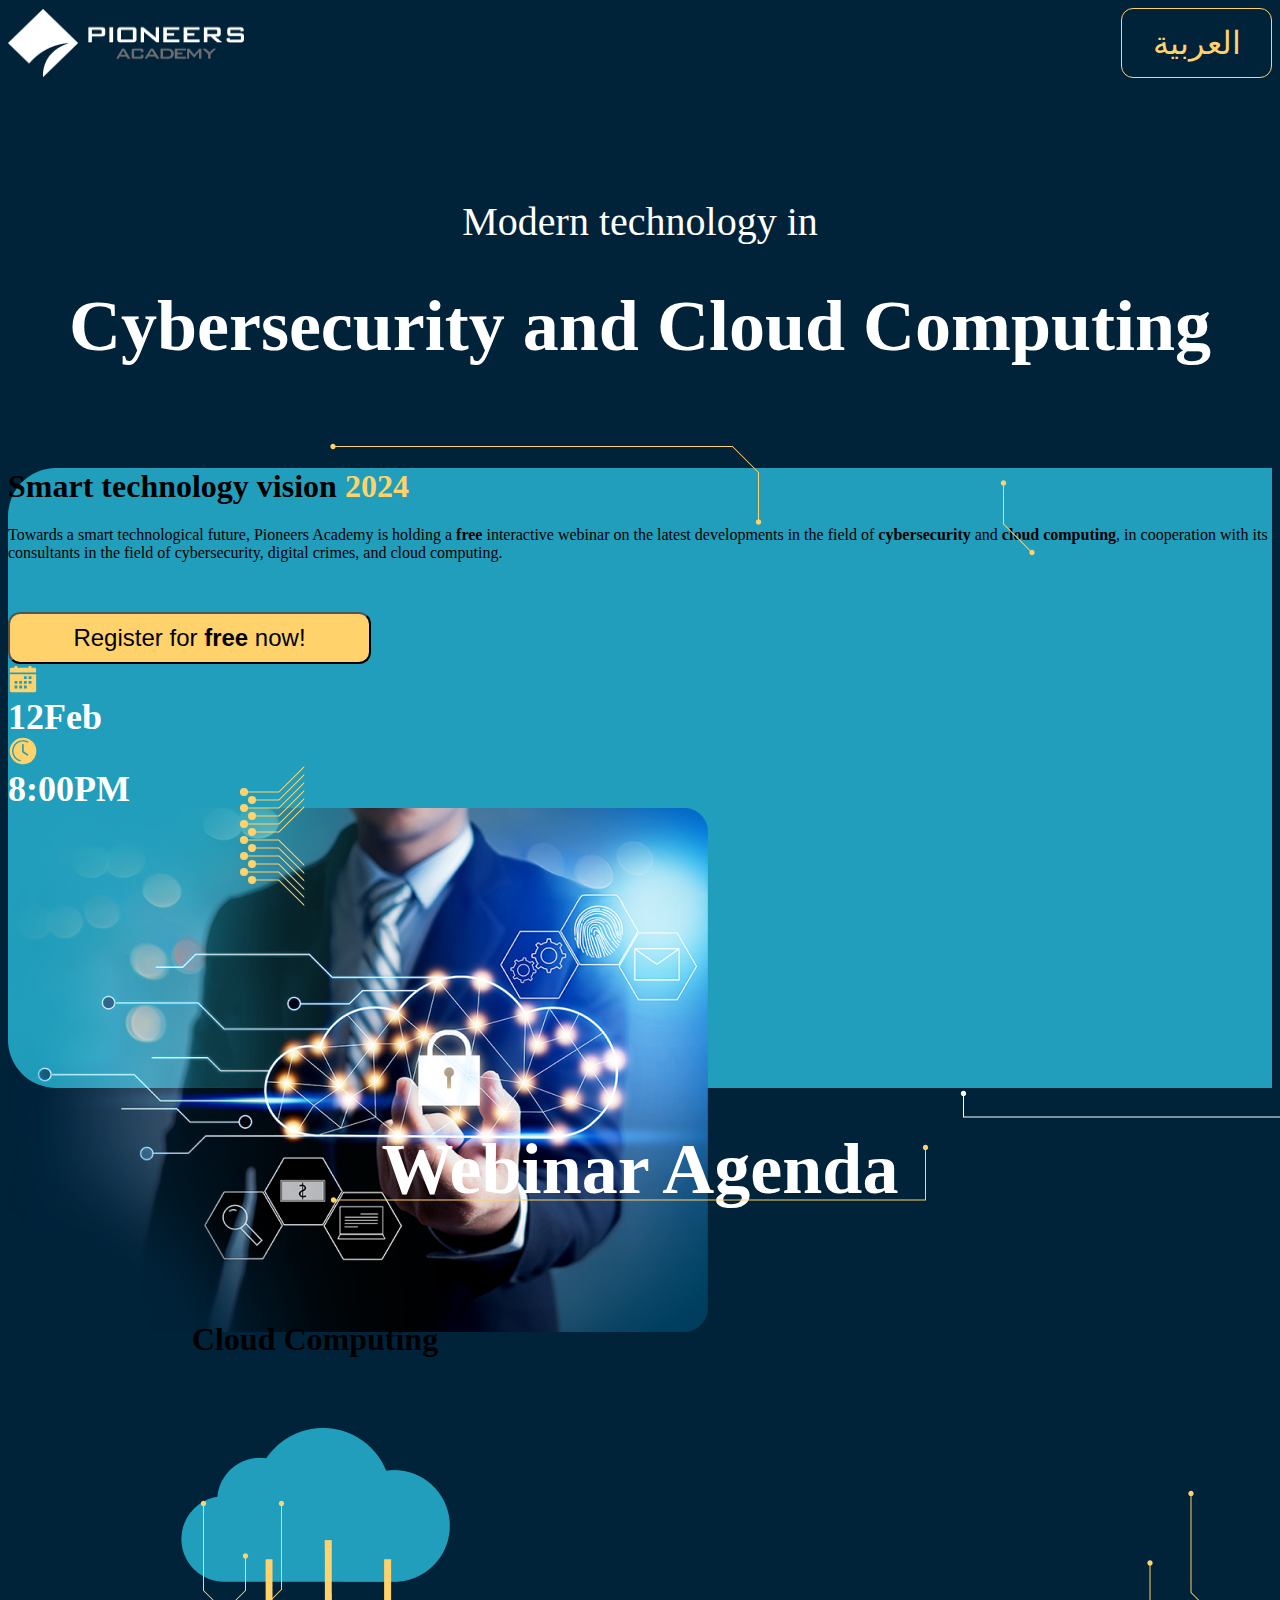
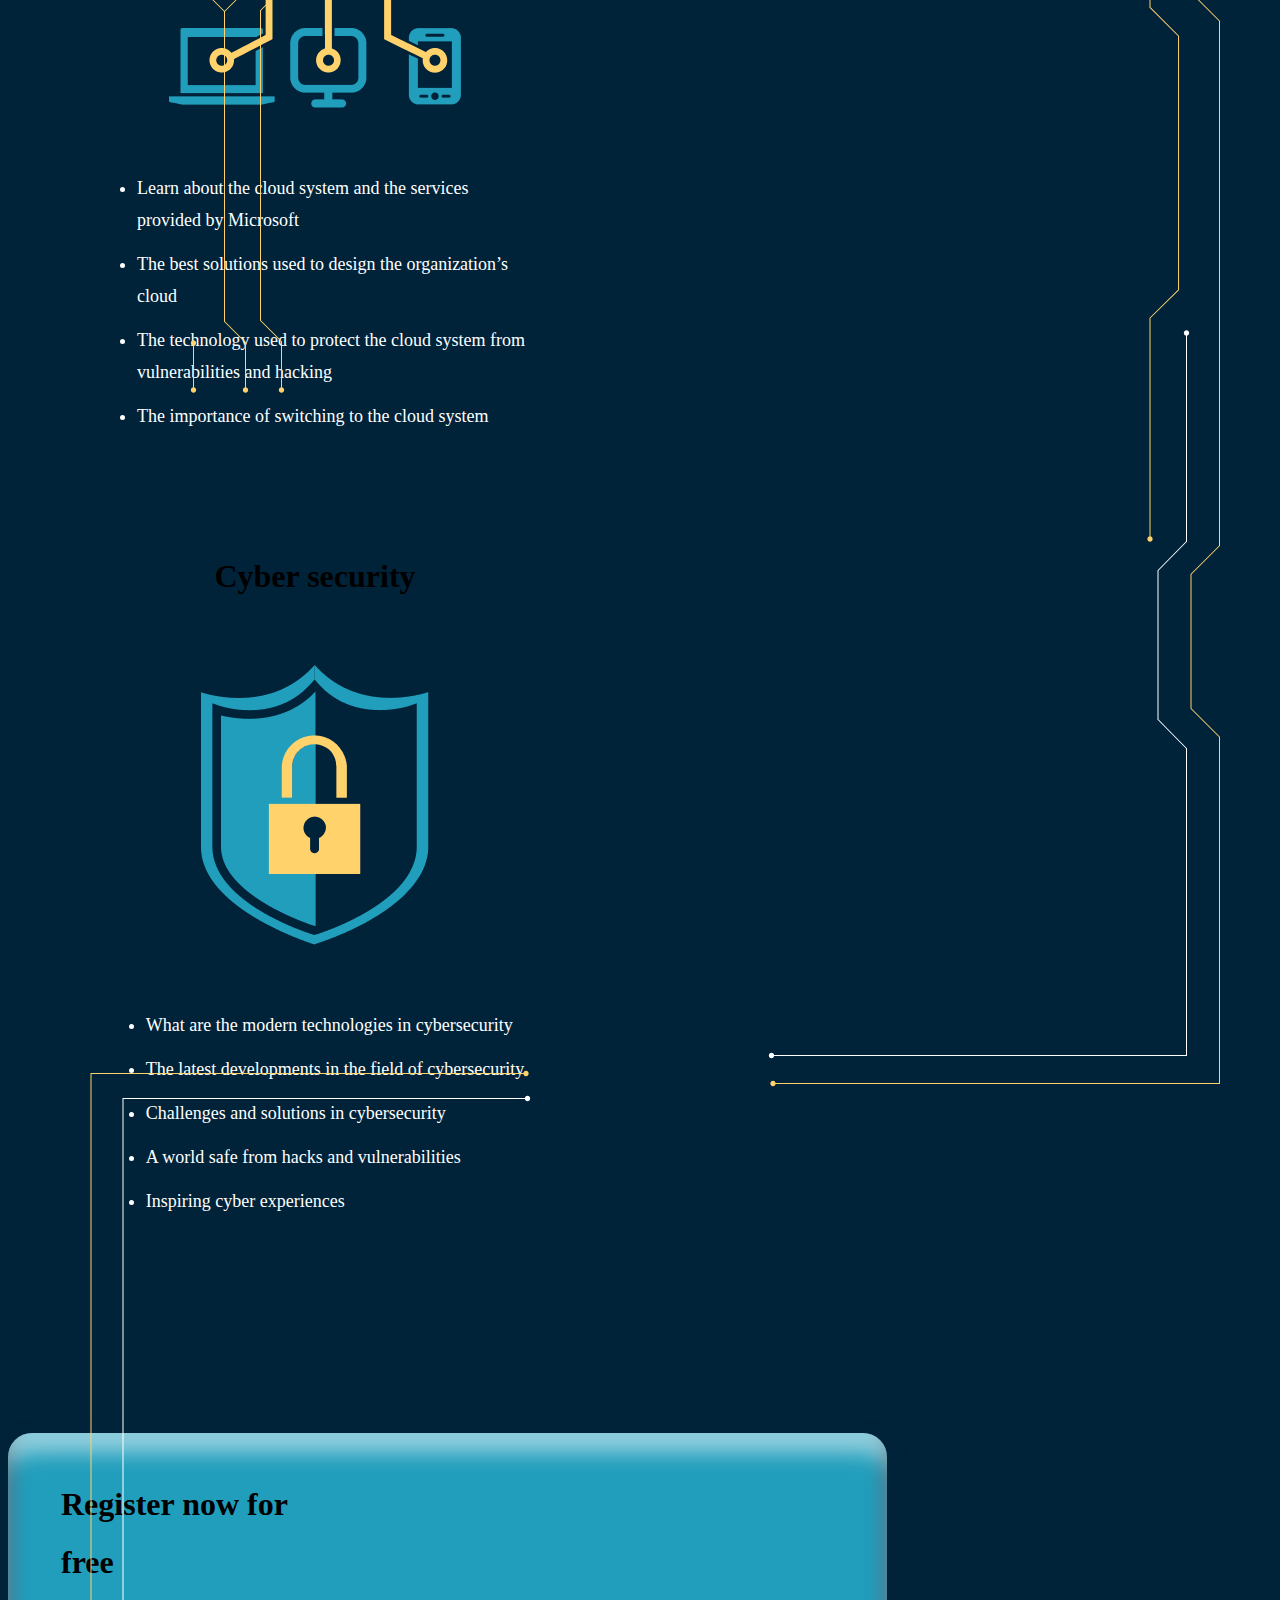
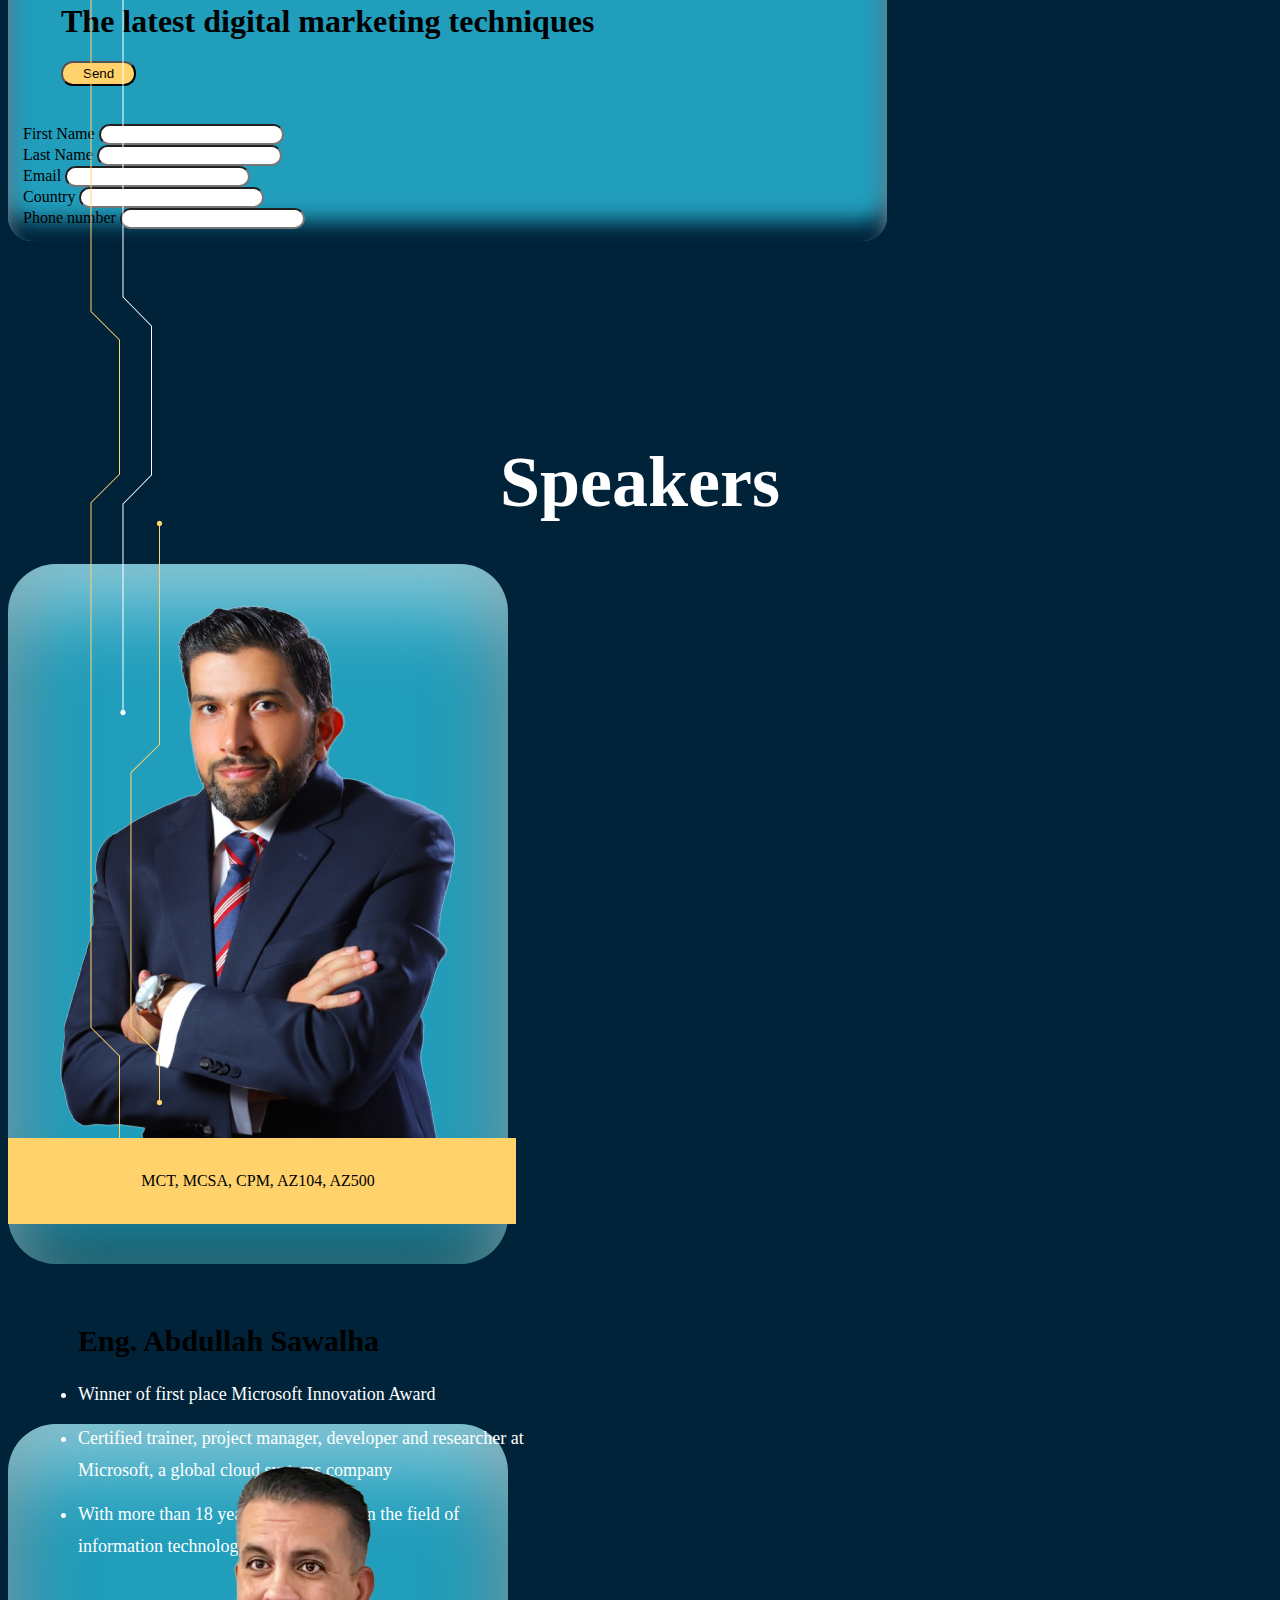
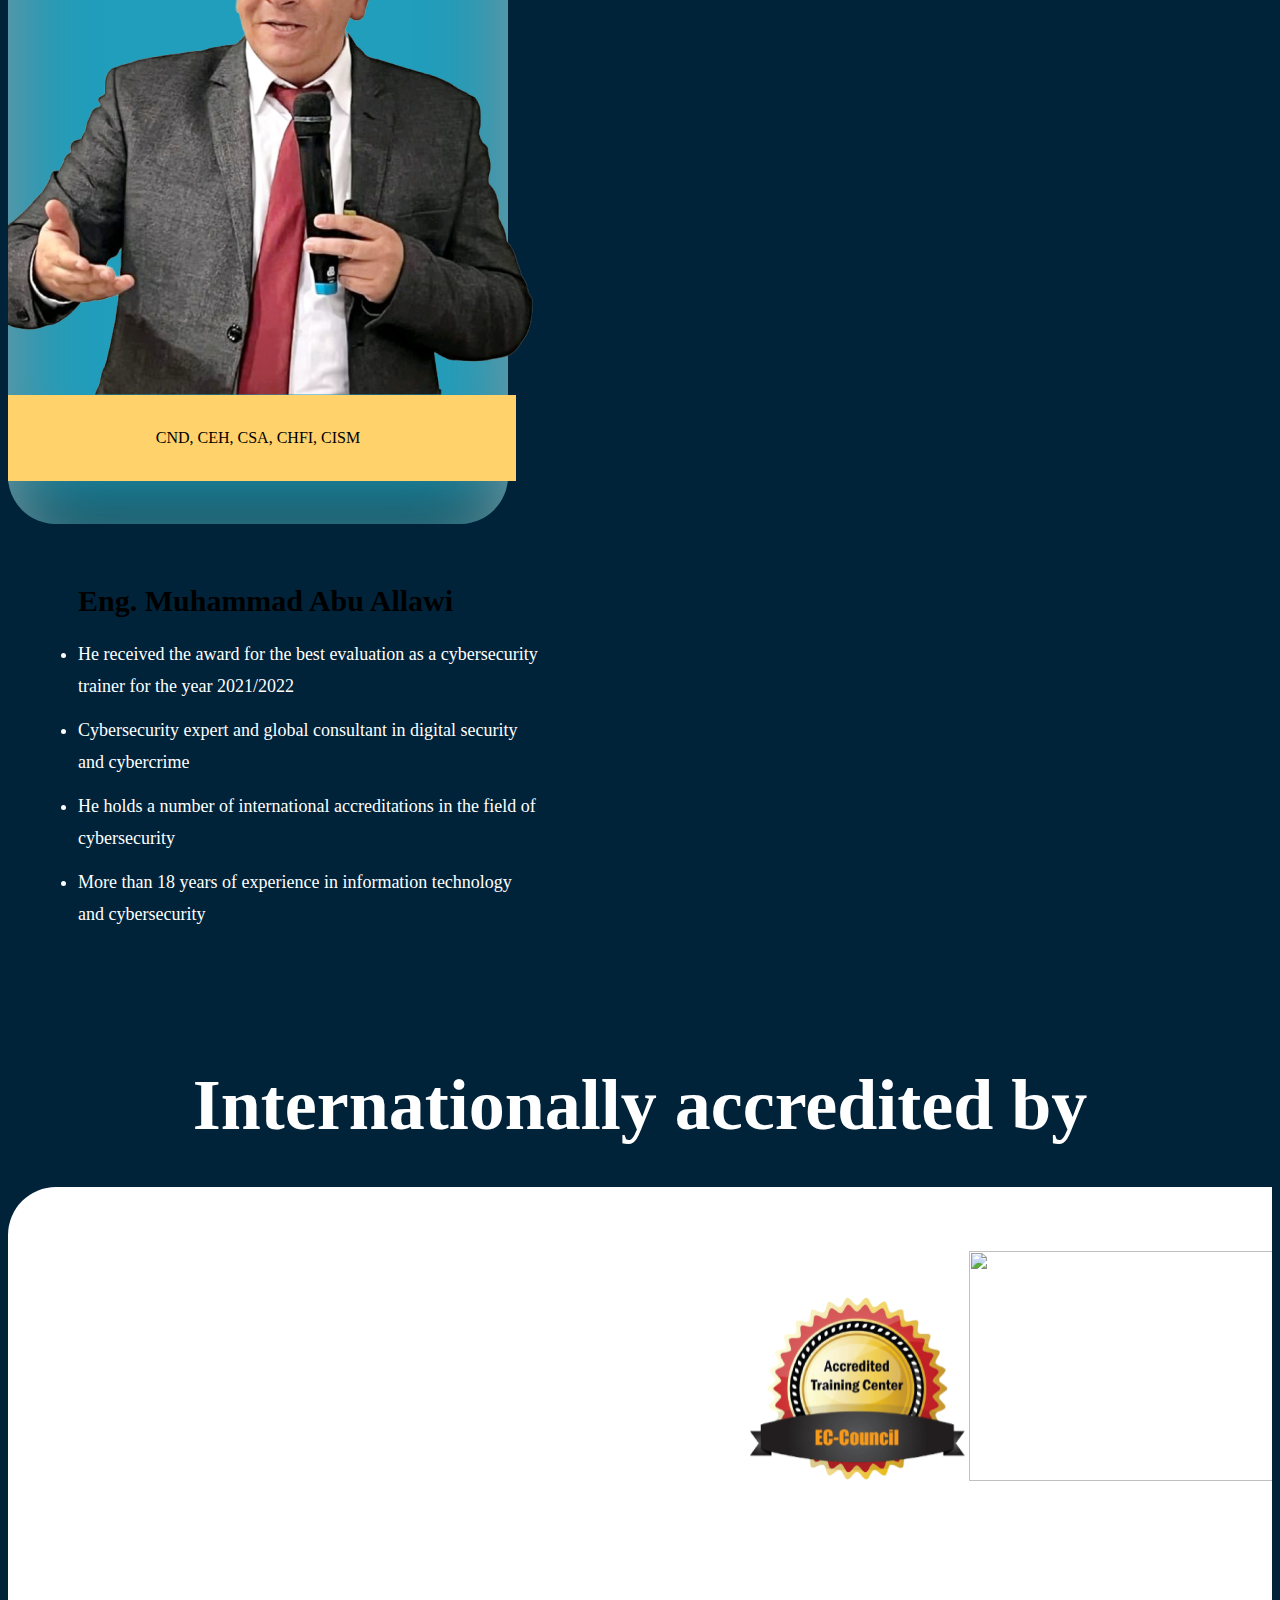
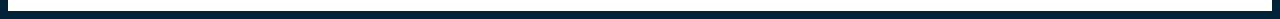
==== commit dd855f63: "upd" ====
--- a/index.html
+++ b/index.html
@@ -215,7 +215,7 @@
                 <img
                   src="/assets/icon1.png"
                   alt=""
-                  class="invert logo img-fluid"
+                  class="invert  img-fluid"
                 />
 
                 <ul>
@@ -240,7 +240,7 @@
                 <img
                   src="/assets/icon2.png"
                   alt=""
-                  class="invert logo img-fluid"
+                  class="invert img-fluid"
                 />
 
                 <ul>
@@ -420,9 +420,7 @@
     <footer
       class="container d-flex flex-column align-items-center justify-content-center"
     >
-      <!-- <div
-        class="container d-flex flex-column align-items-center justify-content-center"
-      > -->
+   
       <h1 class="heading2 mt-4 py-4">Internationally accredited by</h1>
       <div class="footer">
         <div class="row">
@@ -446,7 +444,7 @@
           />
         </div>
       </div>
-      <!-- </div> -->
+
     </footer>
 
     <script src="https://ajax.googleapis.com/ajax/libs/jquery/3.5.1/jquery.min.js"></script>
--- a/style.css
+++ b/style.css
@@ -13,16 +13,6 @@
   overflow-x: hidden;
 }
 
-/* #mainNavigation {
-  position: fixed;
-  top: 0;
-  left: 0;
-  margin-bottom: 80px;
-  padding-bottom: 120px;
-  width: 1920px;
-  height: 4778px;
-} */
-
 .nav-button {
   display: inline-flex;
   padding: 6px 30px 6px 31px;
@@ -32,7 +22,7 @@
   border-radius: 12px;
   border: 1px solid #ffd26c;
   color: #ffd26c;
-
+  justify-content: end;
   text-align: center;
   font-family: Geeza Pro;
   font-size: 32px;
@@ -41,89 +31,89 @@
   line-height: 38px;
 }
 
-/*
 .nav-items {
   display: flex;
-} */
-
-
-.svg1{
+  justify-content: space-between;
+}
+
+.svg1 {
   position: absolute;
   top: 760px;
   left: 240px;
-}
-
-.svg2{
+  clip-path: inset(0 58% 0 0);
+}
+
+.svg2 {
   position: absolute;
   top: 443px;
   left: 330px;
 }
 
-.svg3{
+.svg3 {
   position: absolute;
   top: 480px;
   left: 1000px;
 }
 
-.svg4{
+.svg4 {
   position: absolute;
   top: 1144px;
   left: 330px;
 }
 
-.svg5{
+.svg5 {
   position: absolute;
   top: 540px;
   left: 960px;
 }
-.left-svg{
+.left-svg {
   position: absolute;
   top: 1500px;
   left: 200px;
 }
 
-.left-svg1{
+.left-svg1 {
   position: absolute;
   top: 1500px;
   left: 260px;
 }
 
-.left-svg2{
+.left-svg2 {
   position: absolute;
   top: 1940px;
   left: 190px;
 }
 
-.right-svg3{
+.right-svg3 {
   position: absolute;
   top: 1560px;
- right: 100px;
-}
-.right-svg{
+  right: 100px;
+}
+.right-svg {
   position: absolute;
   top: 1490px;
- right: 60px;
-}
-.right-svg1{
+  right: 60px;
+}
+.right-svg1 {
   position: absolute;
   top: 1930px;
- right: 90px;
-}
-
-.left1{
+  right: 90px;
+}
+
+.left1 {
   position: absolute;
   top: 2670px;
- left: 90px;
-}
-.left2{
+  left: 90px;
+}
+.left2 {
   position: absolute;
   top: 2695px;
- left: 120px;
-}
-.left3{
+  left: 120px;
+}
+.left3 {
   position: absolute;
   top: 3720px;
- left: 130px;
+  left: 130px;
 }
 
 .heading {
@@ -161,19 +151,14 @@
   margin-bottom: 40px;
 }
 
-/* .logo {
+.logo {
   display: flex;
   width: 236px;
   height: 70px;
   align-items: center;
-  gap: 10.205px;
-  flex-shrink: 0;
-  display: flex;
-  flex-direction: column;
-  justify-content: center;
-  align-items: center;
-  gap: 6.305px;
-} */
+  justify-content: end;
+  align-items: center;
+}
 
 .hero {
   background-color: var(--bs-hero);
@@ -303,7 +288,6 @@
   line-height: 38px;
 }
 
-
 /* Responsive */
 
 @media screen and (max-width: 768px) and (min-width: 431px) {
@@ -336,9 +320,10 @@
   }
 
   .hero {
-    width: 100%;
+    /* width: 100%; */
     padding-top: 30px;
-    height: auto;
+    width: 768px;
+    height: 1060px;
     flex-direction: column-reverse;
     align-items: center;
   }
@@ -517,6 +502,28 @@
     margin: 5px;
     box-sizing: border-box;
   }
+
+  .svg1 {
+    visibility: hidden;
+  }
+
+  .svg2 {
+    visibility: hidden;
+  }
+  .svg3 {
+    visibility: hidden;
+  }
+  .svg4 {
+    visibility: hidden;
+  }
+
+  .svg5 {
+    width: 642.5px;
+    height: 550.5px;
+    flex-shrink: 0;
+    left: 50px;
+    top: 655px;
+  }
 }
 
 @media screen and (max-width: 430px) and (min-width: 375px) {
@@ -763,11 +770,11 @@
     font-weight: 400;
     line-height: 24px;
   }
-   
+
   .footer {
     border-radius: 24px 24px 0px 0px;
     width: 1104px;
-    height:745px;
+    height: 745px;
   }
   .footer .row {
     display: flex;
@@ -783,4 +790,23 @@
     margin: 5px;
     box-sizing: border-box;
   }
-}
+
+  .svg1,
+  .svg2,
+  .svg3,
+  .svg4,
+  .svg5,
+  .left-svg,
+  .left-svg1,
+  .left-svg2,
+  .right-svg3,
+  .right-svg,
+  .right-svg1,
+  .left1,
+  .left2,
+  .left3 {
+    width: 100%;
+    height: auto;
+    max-width: 100%;
+  }
+}
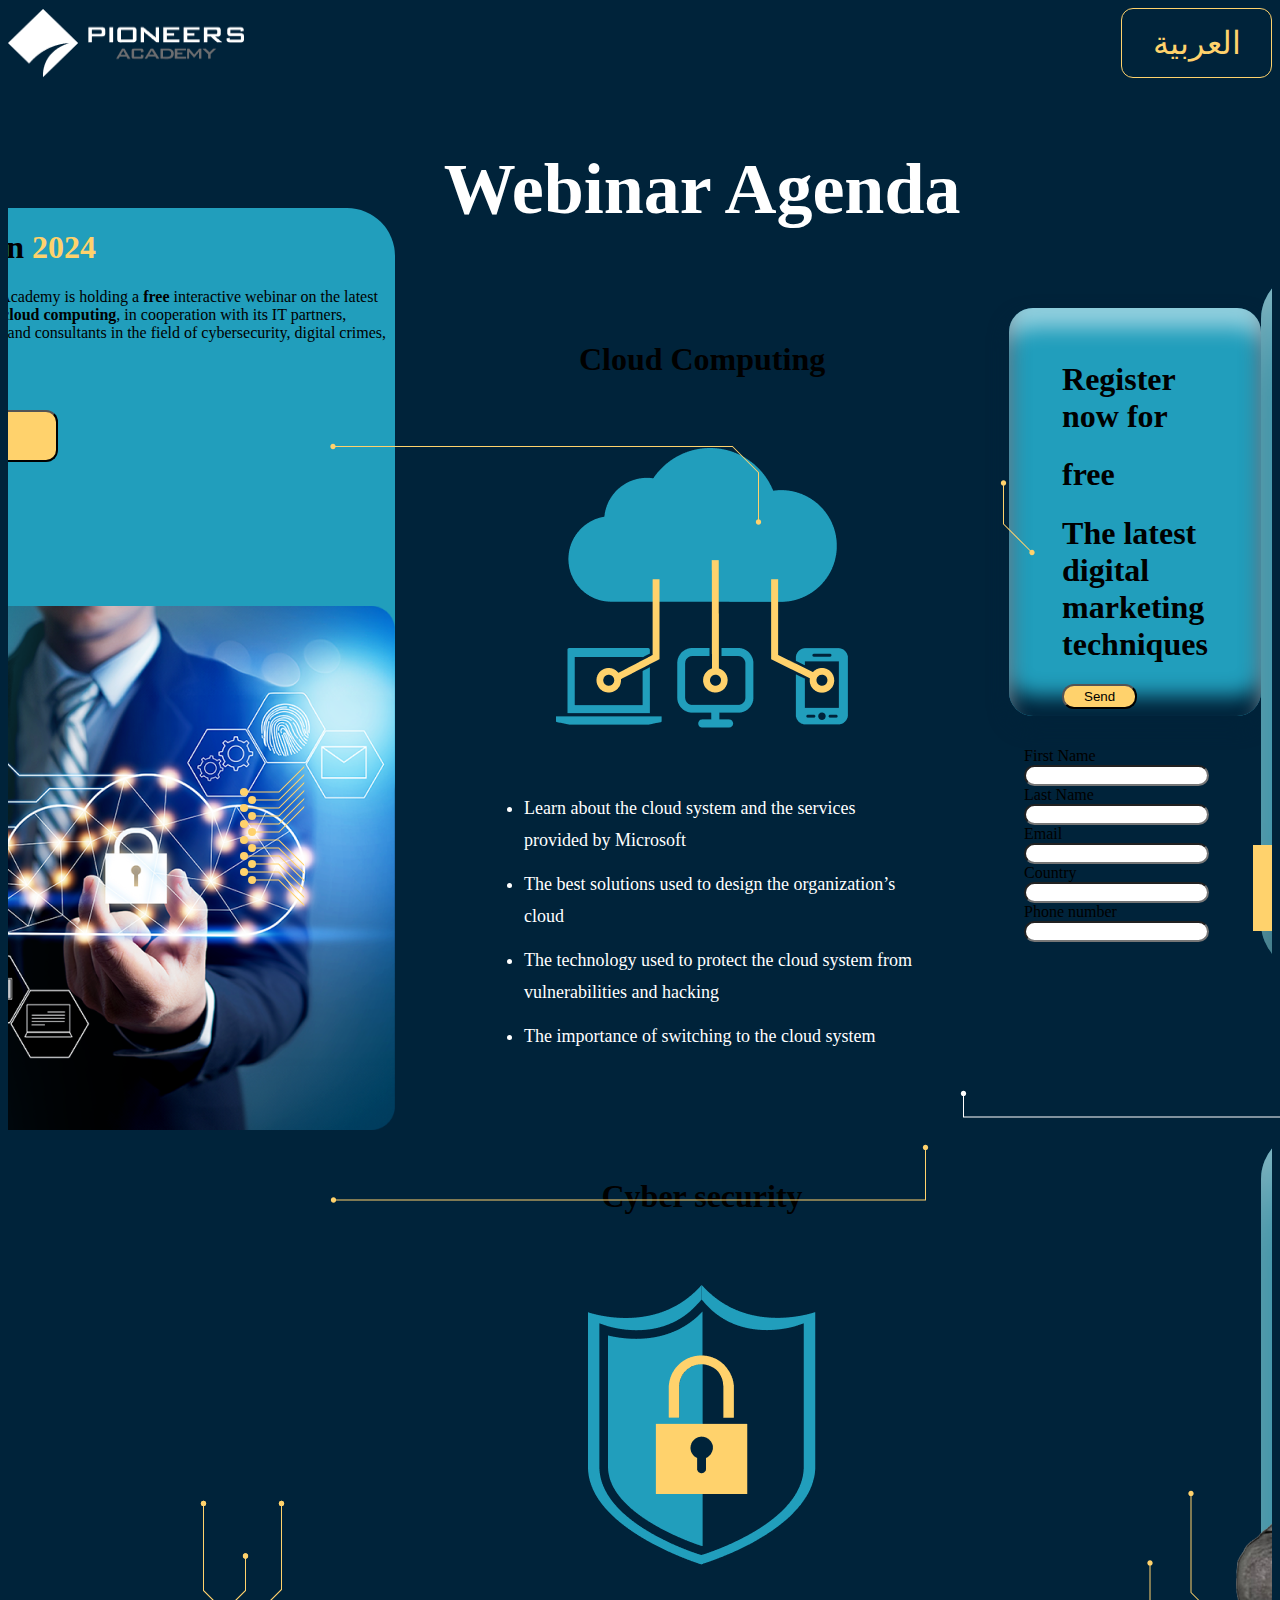
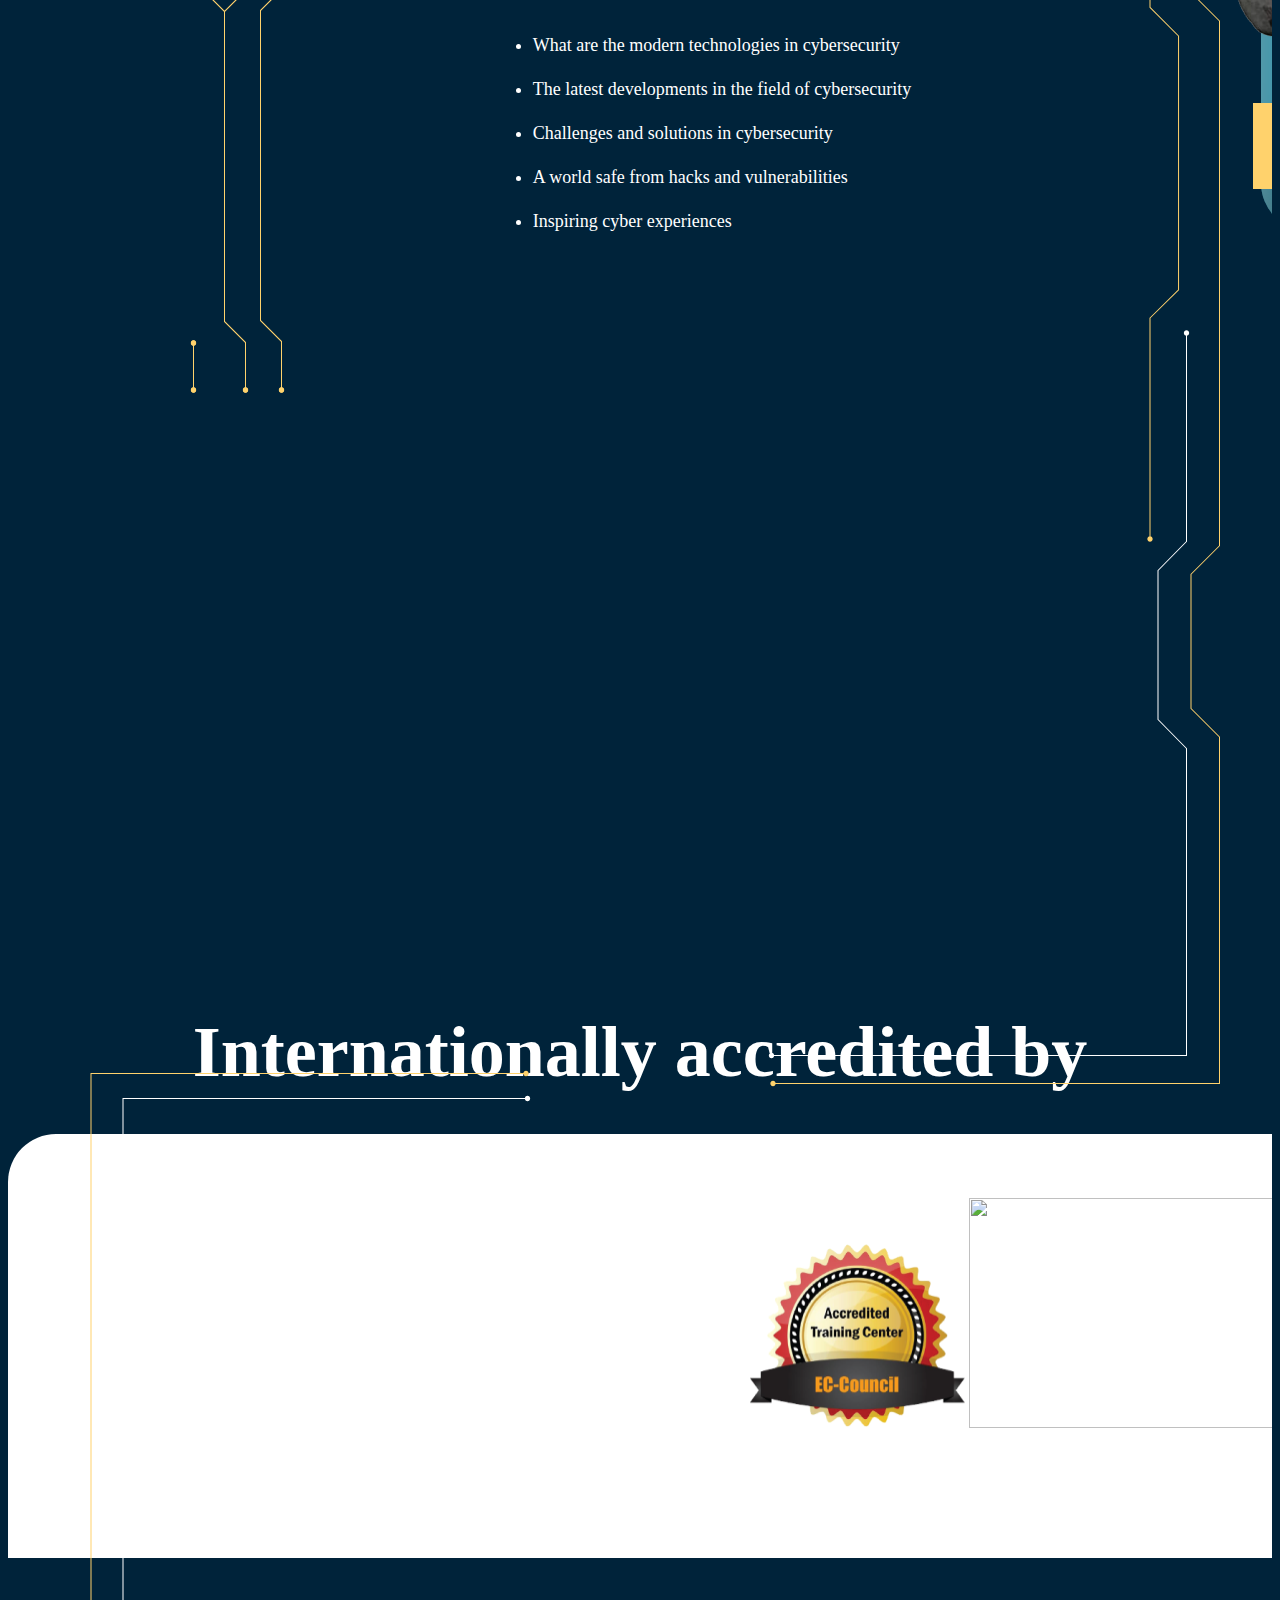
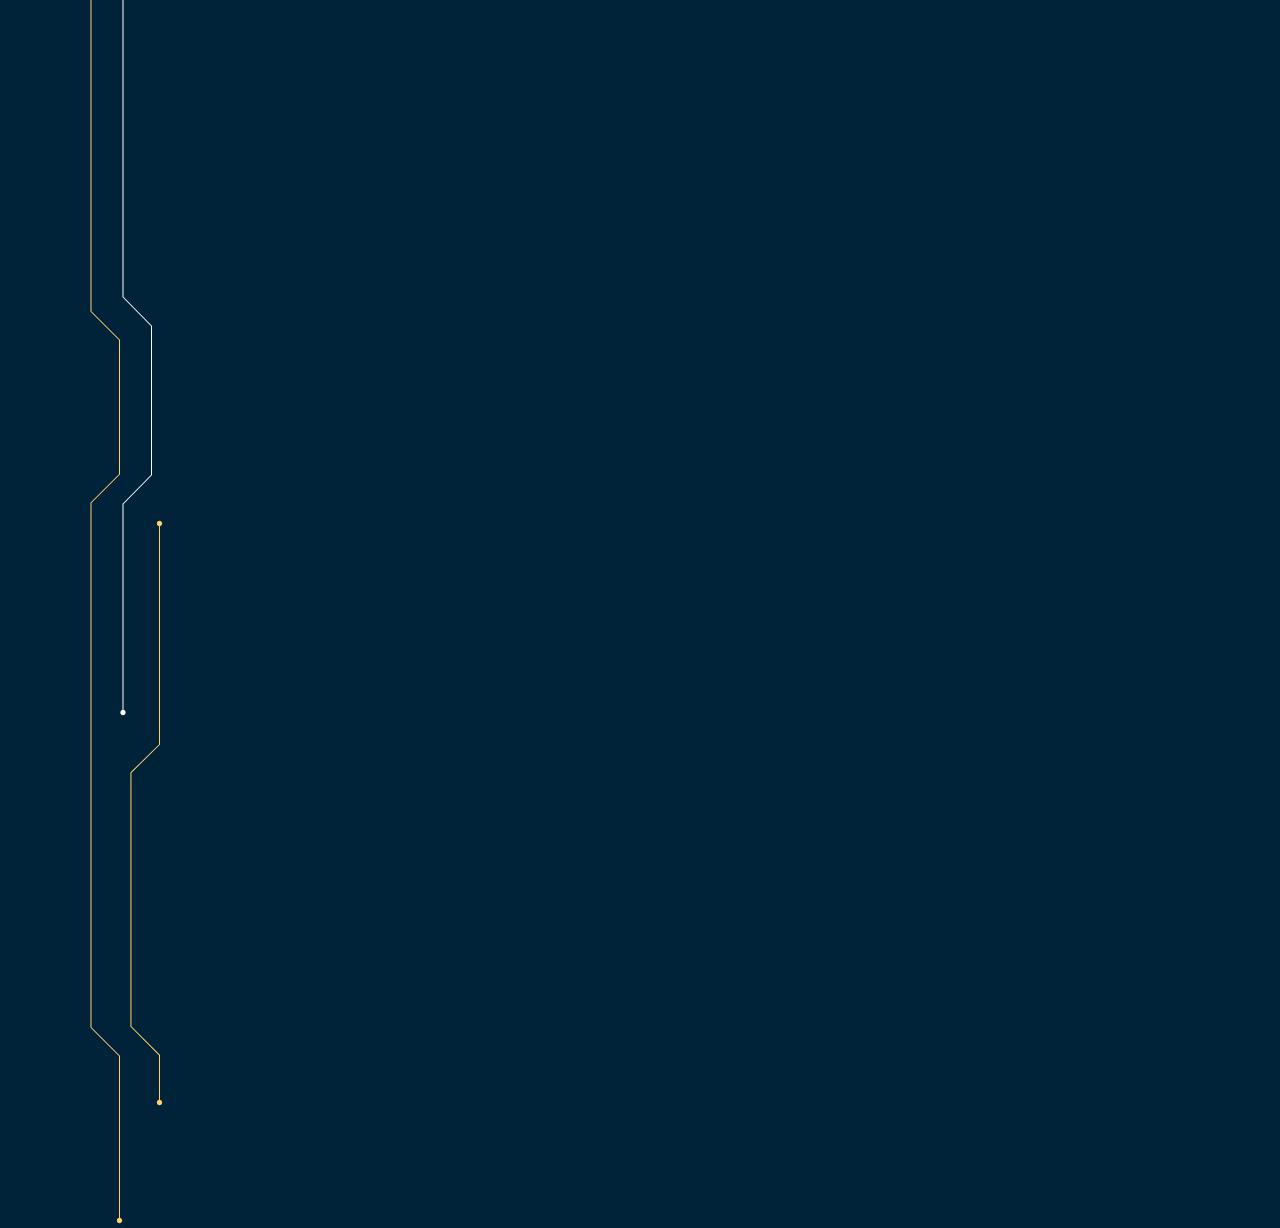
==== commit f39bc634: "hi" ====
--- a/index.html
+++ b/index.html
@@ -36,7 +36,7 @@
       </nav>
     </div>
 
-    <main class="container mt-5 d-flex flex-column flex-md-col p-20">
+    <main class="container-fluid mt-5 d-flex flex-column flex-md-col p-20">
       
       <div class="container">
         <div class="d-flex flex-column justify-content-center first">
@@ -206,6 +206,22 @@
       <div
         class="container d-flex align-items-center justify-content-center mt-4"
       >
+      <div class="left-svg">
+        <svg xmlns="http://www.w3.org/2000/svg" width="49" height="493" viewBox="0 0 49 493" fill="none">
+          <path d="M48.1667 490C48.1667 488.527 46.9728 487.333 45.5 487.333C44.0272 487.333 42.8333 488.527 42.8333 490C42.8333 491.473 44.0272 492.667 45.5 492.667C46.9728 492.667 48.1667 491.473 48.1667 490ZM45.5 442.5L46 442.5L46 442.293L45.8536 442.146L45.5 442.5ZM24.5 421.5L24 421.5L24 421.707L24.1464 421.854L24.5 421.5ZM45.5 90.5L45.8536 90.8535L46 90.7071L46 90.5L45.5 90.5ZM48.1667 56C48.1667 54.5273 46.9728 53.3333 45.5 53.3333C44.0272 53.3333 42.8333 54.5273 42.8333 56C42.8333 57.4727 44.0272 58.6667 45.5 58.6667C46.9728 58.6667 48.1667 57.4727 48.1667 56ZM3.5 90.5L3 90.5L3 90.7071L3.14645 90.8535L3.5 90.5ZM6.16667 3.5C6.16667 2.02725 4.97277 0.833343 3.50001 0.833343C2.02725 0.833343 0.833338 2.02725 0.833338 3.5C0.833338 4.97275 2.02725 6.16666 3.50001 6.16666C4.97277 6.16666 6.16667 4.97275 6.16667 3.5ZM46 490L46 442.5L45 442.5L45 490L46 490ZM45.8536 442.146L24.8536 421.146L24.1464 421.854L45.1464 442.854L45.8536 442.146ZM25 421.5L25 111.5L24 111.5L24 421.5L25 421.5ZM24.8536 111.854L45.8536 90.8535L45.1465 90.1465L24.1465 111.146L24.8536 111.854ZM46 90.5L46 56L45 56L45 90.5L46 90.5ZM24.8536 111.146L3.85356 90.1465L3.14645 90.8535L24.1465 111.854L24.8536 111.146ZM4 90.5L4.00001 3.5L3.00001 3.5L3 90.5L4 90.5Z" fill="#FFD26C"/>
+          </svg>
+      </div>
+
+      <div class="left-svg1">
+        <svg xmlns="http://www.w3.org/2000/svg" width="25" height="493" viewBox="0 0 25 493" fill="none">
+          <path d="M24.1667 490C24.1667 488.527 22.9728 487.333 21.5 487.333C20.0272 487.333 18.8333 488.527 18.8333 490C18.8333 491.473 20.0272 492.667 21.5 492.667C22.9728 492.667 24.1667 491.473 24.1667 490ZM21.4999 441.5L21.9999 441.5L21.9999 441.293L21.8535 441.146L21.4999 441.5ZM0.499961 420.5L-3.92255e-05 420.5L-3.9228e-05 420.707L0.146407 420.854L0.499961 420.5ZM0.499963 110.5L0.146409 110.146L-3.74337e-05 110.293L-3.74362e-05 110.5L0.499963 110.5ZM21.4999 89.5L21.8535 89.8535L21.9999 89.7071L21.9999 89.5L21.4999 89.5ZM24.1666 3.5C24.1666 2.02725 22.9727 0.833344 21.4999 0.833344C20.0272 0.833343 18.8333 2.02725 18.8333 3.5C18.8333 4.97275 20.0272 6.16666 21.4999 6.16666C22.9727 6.16666 24.1666 4.97275 24.1666 3.5ZM22 490L21.9999 441.5L20.9999 441.5L21 490L22 490ZM21.8535 441.146L0.853515 420.146L0.146407 420.854L21.1464 441.854L21.8535 441.146ZM0.999961 420.5L0.999963 110.5L-3.74362e-05 110.5L-3.92255e-05 420.5L0.999961 420.5ZM0.853516 110.854L21.8535 89.8535L21.1464 89.1465L0.146409 110.146L0.853516 110.854ZM21.9999 89.5L21.9999 3.5L20.9999 3.5L20.9999 89.5L21.9999 89.5Z" fill="#FFD26C"/>
+          </svg>
+      </div>
+      <div class="left-svg2">
+        <svg xmlns="http://www.w3.org/2000/svg" width="7" height="53" viewBox="0 0 7 53" fill="none">
+          <path d="M0.833333 3C0.833333 4.47276 2.02724 5.66667 3.5 5.66667C4.97276 5.66667 6.16667 4.47276 6.16667 3C6.16667 1.52724 4.97276 0.333333 3.5 0.333333C2.02724 0.333333 0.833333 1.52724 0.833333 3ZM0.833333 50C0.833333 51.4728 2.02724 52.6667 3.5 52.6667C4.97276 52.6667 6.16667 51.4728 6.16667 50C6.16667 48.5272 4.97276 47.3333 3.5 47.3333C2.02724 47.3333 0.833333 48.5272 0.833333 50ZM3 3V50H4V3H3Z" fill="#FFD26C"/>
+          </svg>
+      </div>
         <div class="container">
           <div class="d-flex flex-column justify-content-between">
             <h1 class="heading2 mt-4 py-4">Webinar Agenda</h1>
@@ -262,24 +278,26 @@
             </div>
           </div>
         </div>
-      </div>
-      <div class="right-svg3">
-        <svg xmlns="http://www.w3.org/2000/svg" width="33" height="582" viewBox="0 0 33 582" fill="none">
-          <path d="M0.333333 3C0.333333 4.47276 1.52724 5.66667 3 5.66667C4.47276 5.66667 5.66667 4.47276 5.66667 3C5.66667 1.52724 4.47276 0.333333 3 0.333333C1.52724 0.333333 0.333333 1.52724 0.333333 3ZM3 47.4577H2.5V47.6648L2.6465 47.8113L3 47.4577ZM31.5492 75.9988H32.0492V75.7916L31.9027 75.6452L31.5492 75.9988ZM31.5492 329.772L31.9007 330.128L32.0492 329.981V329.772H31.5492ZM3 357.994L2.64849 357.639L2.5 357.785V357.994H3ZM0.333333 579C0.333333 580.473 1.52724 581.667 3 581.667C4.47276 581.667 5.66667 580.473 5.66667 579C5.66667 577.527 4.47276 576.333 3 576.333C1.52724 576.333 0.333333 577.527 0.333333 579ZM2.5 3V47.4577H3.5V3H2.5ZM2.6465 47.8113L31.1957 76.3524L31.9027 75.6452L3.3535 47.1041L2.6465 47.8113ZM31.0492 75.9988V329.772H32.0492V75.9988H31.0492ZM31.1977 329.417L2.64849 357.639L3.35151 358.35L31.9007 330.128L31.1977 329.417ZM2.5 357.994V579H3.5V357.994H2.5Z" fill="#FFD26C"/>
-          </svg>
-      </div>
-      <div class="right-svg">
-        <svg xmlns="http://www.w3.org/2000/svg" width="450" height="1197" viewBox="0 0 450 1197" fill="none">
-          <path d="M418.333 3.5C418.333 4.97276 419.527 6.16667 421 6.16667C422.473 6.16667 423.667 4.97276 423.667 3.5C423.667 2.02724 422.473 0.833333 421 0.833333C419.527 0.833333 418.333 2.02724 418.333 3.5ZM421 102.5H420.5V102.707L420.646 102.854L421 102.5ZM449.5 131H450V130.793L449.854 130.646L449.5 131ZM449.5 655.75L449.854 656.104L450 655.957V655.75H449.5ZM421 684.25L420.646 683.896L420.5 684.043V684.25H421ZM421 818.5H420.5V818.707L420.646 818.854L421 818.5ZM449.5 847H450V846.793L449.854 846.646L449.5 847ZM449.5 1193.5V1194H450V1193.5H449.5ZM0.333333 1193.5C0.333333 1194.97 1.52724 1196.17 3 1196.17C4.47276 1196.17 5.66667 1194.97 5.66667 1193.5C5.66667 1192.03 4.47276 1190.83 3 1190.83C1.52724 1190.83 0.333333 1192.03 0.333333 1193.5ZM420.5 3.5V102.5H421.5V3.5H420.5ZM420.646 102.854L449.146 131.354L449.854 130.646L421.354 102.146L420.646 102.854ZM449 131V655.75H450V131H449ZM449.146 655.396L420.646 683.896L421.354 684.604L449.854 656.104L449.146 655.396ZM420.5 684.25V818.5H421.5V684.25H420.5ZM420.646 818.854L449.146 847.354L449.854 846.646L421.354 818.146L420.646 818.854ZM449 847V1193.5H450V847H449ZM449.5 1193H3V1194H449.5V1193Z" fill="#FFD26C"/>
-        </svg>
-
-      </div>
-      <div class="right-svg1">
-        <svg xmlns="http://www.w3.org/2000/svg" width="422" height="729" viewBox="0 0 422 729" fill="none">
-          <path d="M421.167 3C421.167 4.47276 419.973 5.66667 418.5 5.66667C417.027 5.66667 415.833 4.47276 415.833 3C415.833 1.52724 417.027 0.333333 418.5 0.333333C419.973 0.333333 421.167 1.52724 421.167 3ZM418.5 211.5H419V211.705L418.857 211.85L418.5 211.5ZM390 240.5H389.5V240.295L389.643 240.15L390 240.5ZM390 389.5L389.643 389.85L389.5 389.705V389.5H390ZM418.5 418.5L418.857 418.15L419 418.295V418.5H418.5ZM418.5 725.5H419V726H418.5V725.5ZM6.16666 725.5C6.16666 726.973 4.97275 728.167 3.5 728.167C2.02725 728.167 0.833344 726.973 0.833344 725.5C0.833344 724.027 2.02725 722.833 3.5 722.833C4.97275 722.833 6.16666 724.027 6.16666 725.5ZM419 3V211.5H418V3L419 3ZM418.857 211.85L390.357 240.85L389.643 240.15L418.143 211.15L418.857 211.85ZM390.5 240.5V389.5H389.5V240.5H390.5ZM390.357 389.15L418.857 418.15L418.143 418.85L389.643 389.85L390.357 389.15ZM419 418.5V725.5H418V418.5H419ZM418.5 726H3.5V725H418.5V726Z" fill="white"/>
-        </svg>
-
-      </div>
+
+        <div class="right-svg3">
+          <svg xmlns="http://www.w3.org/2000/svg" width="33" height="582" viewBox="0 0 33 582" fill="none">
+            <path d="M0.333333 3C0.333333 4.47276 1.52724 5.66667 3 5.66667C4.47276 5.66667 5.66667 4.47276 5.66667 3C5.66667 1.52724 4.47276 0.333333 3 0.333333C1.52724 0.333333 0.333333 1.52724 0.333333 3ZM3 47.4577H2.5V47.6648L2.6465 47.8113L3 47.4577ZM31.5492 75.9988H32.0492V75.7916L31.9027 75.6452L31.5492 75.9988ZM31.5492 329.772L31.9007 330.128L32.0492 329.981V329.772H31.5492ZM3 357.994L2.64849 357.639L2.5 357.785V357.994H3ZM0.333333 579C0.333333 580.473 1.52724 581.667 3 581.667C4.47276 581.667 5.66667 580.473 5.66667 579C5.66667 577.527 4.47276 576.333 3 576.333C1.52724 576.333 0.333333 577.527 0.333333 579ZM2.5 3V47.4577H3.5V3H2.5ZM2.6465 47.8113L31.1957 76.3524L31.9027 75.6452L3.3535 47.1041L2.6465 47.8113ZM31.0492 75.9988V329.772H32.0492V75.9988H31.0492ZM31.1977 329.417L2.64849 357.639L3.35151 358.35L31.9007 330.128L31.1977 329.417ZM2.5 357.994V579H3.5V357.994H2.5Z" fill="#FFD26C"/>
+            </svg>
+        </div>
+        <div class="right-svg">
+          <svg xmlns="http://www.w3.org/2000/svg" width="450" height="1197" viewBox="0 0 450 1197" fill="none">
+            <path d="M418.333 3.5C418.333 4.97276 419.527 6.16667 421 6.16667C422.473 6.16667 423.667 4.97276 423.667 3.5C423.667 2.02724 422.473 0.833333 421 0.833333C419.527 0.833333 418.333 2.02724 418.333 3.5ZM421 102.5H420.5V102.707L420.646 102.854L421 102.5ZM449.5 131H450V130.793L449.854 130.646L449.5 131ZM449.5 655.75L449.854 656.104L450 655.957V655.75H449.5ZM421 684.25L420.646 683.896L420.5 684.043V684.25H421ZM421 818.5H420.5V818.707L420.646 818.854L421 818.5ZM449.5 847H450V846.793L449.854 846.646L449.5 847ZM449.5 1193.5V1194H450V1193.5H449.5ZM0.333333 1193.5C0.333333 1194.97 1.52724 1196.17 3 1196.17C4.47276 1196.17 5.66667 1194.97 5.66667 1193.5C5.66667 1192.03 4.47276 1190.83 3 1190.83C1.52724 1190.83 0.333333 1192.03 0.333333 1193.5ZM420.5 3.5V102.5H421.5V3.5H420.5ZM420.646 102.854L449.146 131.354L449.854 130.646L421.354 102.146L420.646 102.854ZM449 131V655.75H450V131H449ZM449.146 655.396L420.646 683.896L421.354 684.604L449.854 656.104L449.146 655.396ZM420.5 684.25V818.5H421.5V684.25H420.5ZM420.646 818.854L449.146 847.354L449.854 846.646L421.354 818.146L420.646 818.854ZM449 847V1193.5H450V847H449ZM449.5 1193H3V1194H449.5V1193Z" fill="#FFD26C"/>
+          </svg>
+  
+        </div>
+        <div class="right-svg1">
+          <svg xmlns="http://www.w3.org/2000/svg" width="422" height="729" viewBox="0 0 422 729" fill="none">
+            <path d="M421.167 3C421.167 4.47276 419.973 5.66667 418.5 5.66667C417.027 5.66667 415.833 4.47276 415.833 3C415.833 1.52724 417.027 0.333333 418.5 0.333333C419.973 0.333333 421.167 1.52724 421.167 3ZM418.5 211.5H419V211.705L418.857 211.85L418.5 211.5ZM390 240.5H389.5V240.295L389.643 240.15L390 240.5ZM390 389.5L389.643 389.85L389.5 389.705V389.5H390ZM418.5 418.5L418.857 418.15L419 418.295V418.5H418.5ZM418.5 725.5H419V726H418.5V725.5ZM6.16666 725.5C6.16666 726.973 4.97275 728.167 3.5 728.167C2.02725 728.167 0.833344 726.973 0.833344 725.5C0.833344 724.027 2.02725 722.833 3.5 722.833C4.97275 722.833 6.16666 724.027 6.16666 725.5ZM419 3V211.5H418V3L419 3ZM418.857 211.85L390.357 240.85L389.643 240.15L418.143 211.15L418.857 211.85ZM390.5 240.5V389.5H389.5V240.5H390.5ZM390.357 389.15L418.857 418.15L418.143 418.85L389.643 389.85L390.357 389.15ZM419 418.5V725.5H418V418.5H419ZM418.5 726H3.5V725H418.5V726Z" fill="white"/>
+          </svg>
+  
+        </div>
+      </div>
+    
       <div
         class="registration container d-flex align-items-center justify-content-center"
       >
--- a/style.css
+++ b/style.css
@@ -11,6 +11,13 @@
 html,
 body {
   overflow-x: hidden;
+  max-width: 1920px;;
+}
+
+main{
+  max-width: calc(100% - 200px);
+  display: flex;
+  justify-content: center;
 }
 
 .nav-button {
@@ -290,7 +297,7 @@
 
 /* Responsive */
 
-@media screen and (max-width: 768px) and (min-width: 431px) {
+@media screen and (max-width: 768px)  {
   .first {
     color: #fff;
     text-align: center;
@@ -504,17 +511,17 @@
   }
 
   .svg1 {
-    visibility: hidden;
+   display:none;
   }
 
   .svg2 {
-    visibility: hidden;
+    display:none;
   }
   .svg3 {
-    visibility: hidden;
+    display:none;
   }
   .svg4 {
-    visibility: hidden;
+    display:none;
   }
 
   .svg5 {
@@ -526,7 +533,7 @@
   }
 }
 
-@media screen and (max-width: 430px) and (min-width: 375px) {
+@media screen and (max-width: 430px)  {
   .first {
     color: #fff;
 
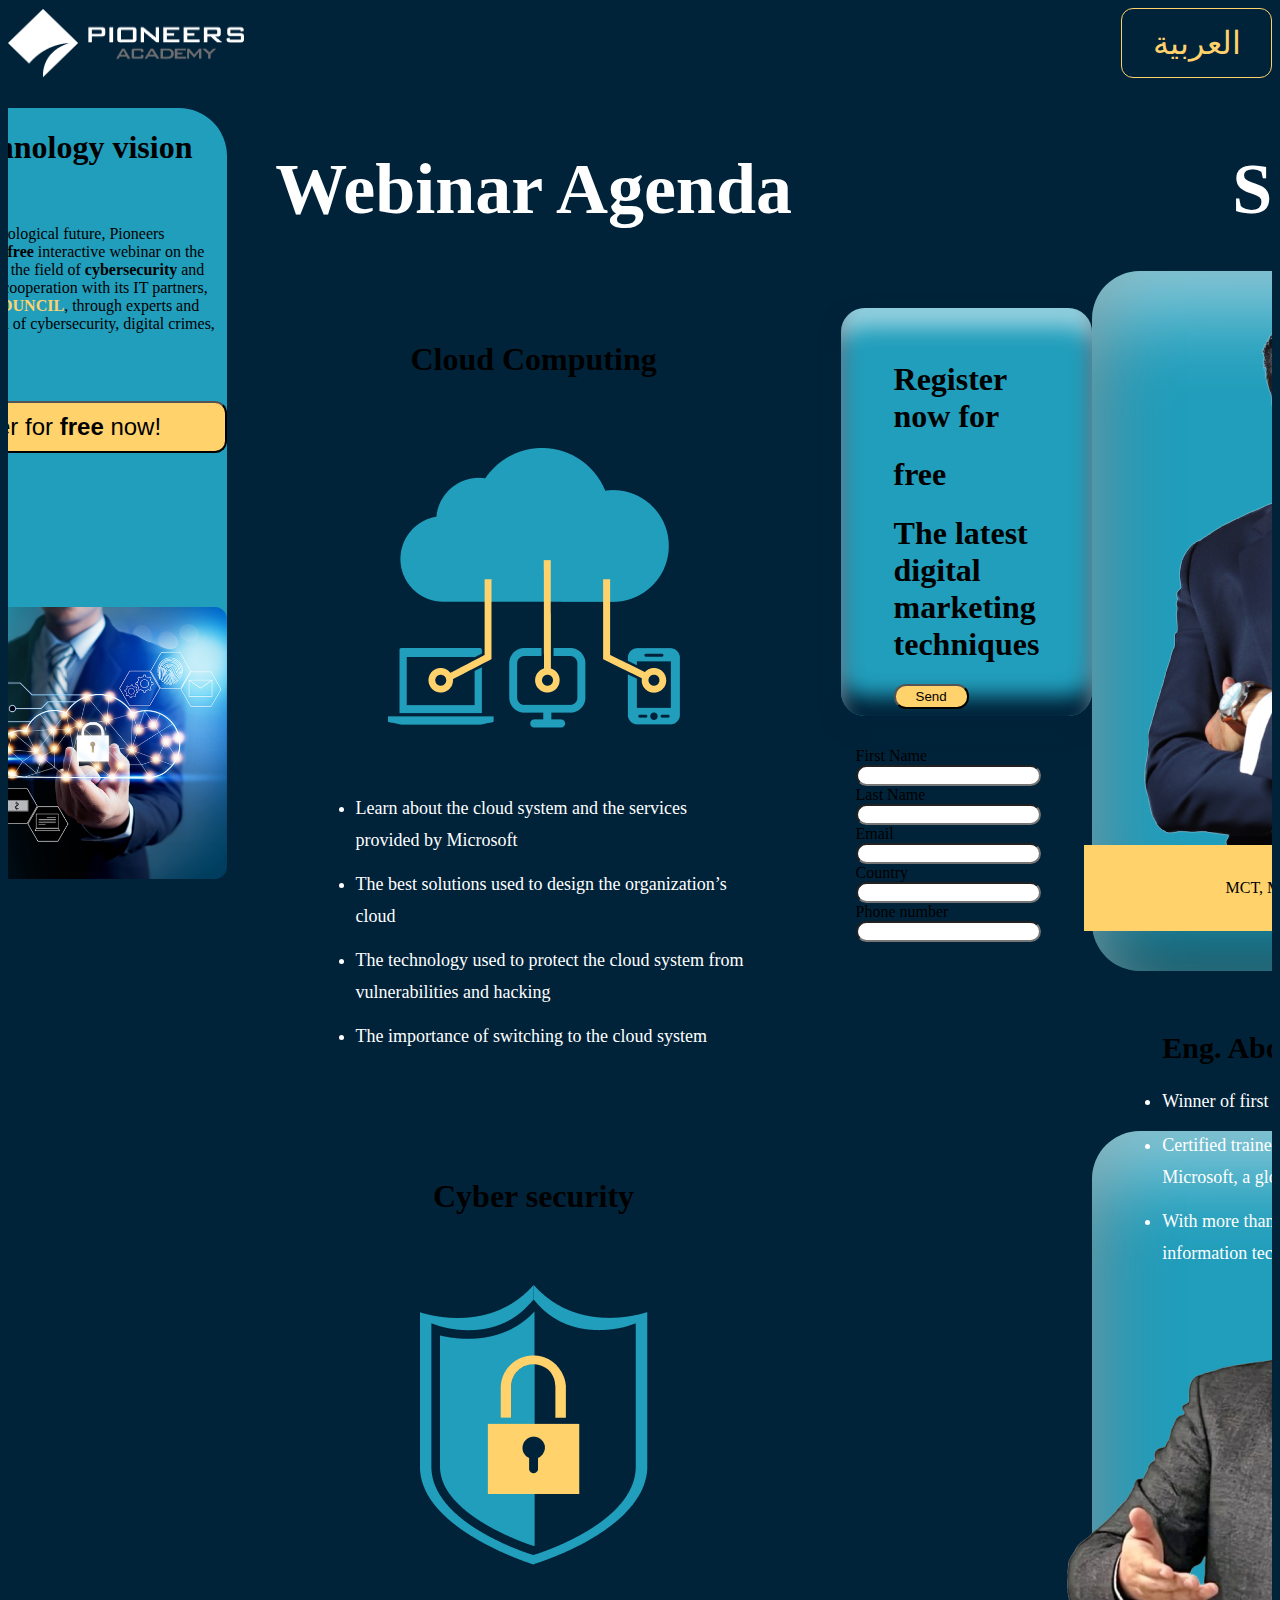
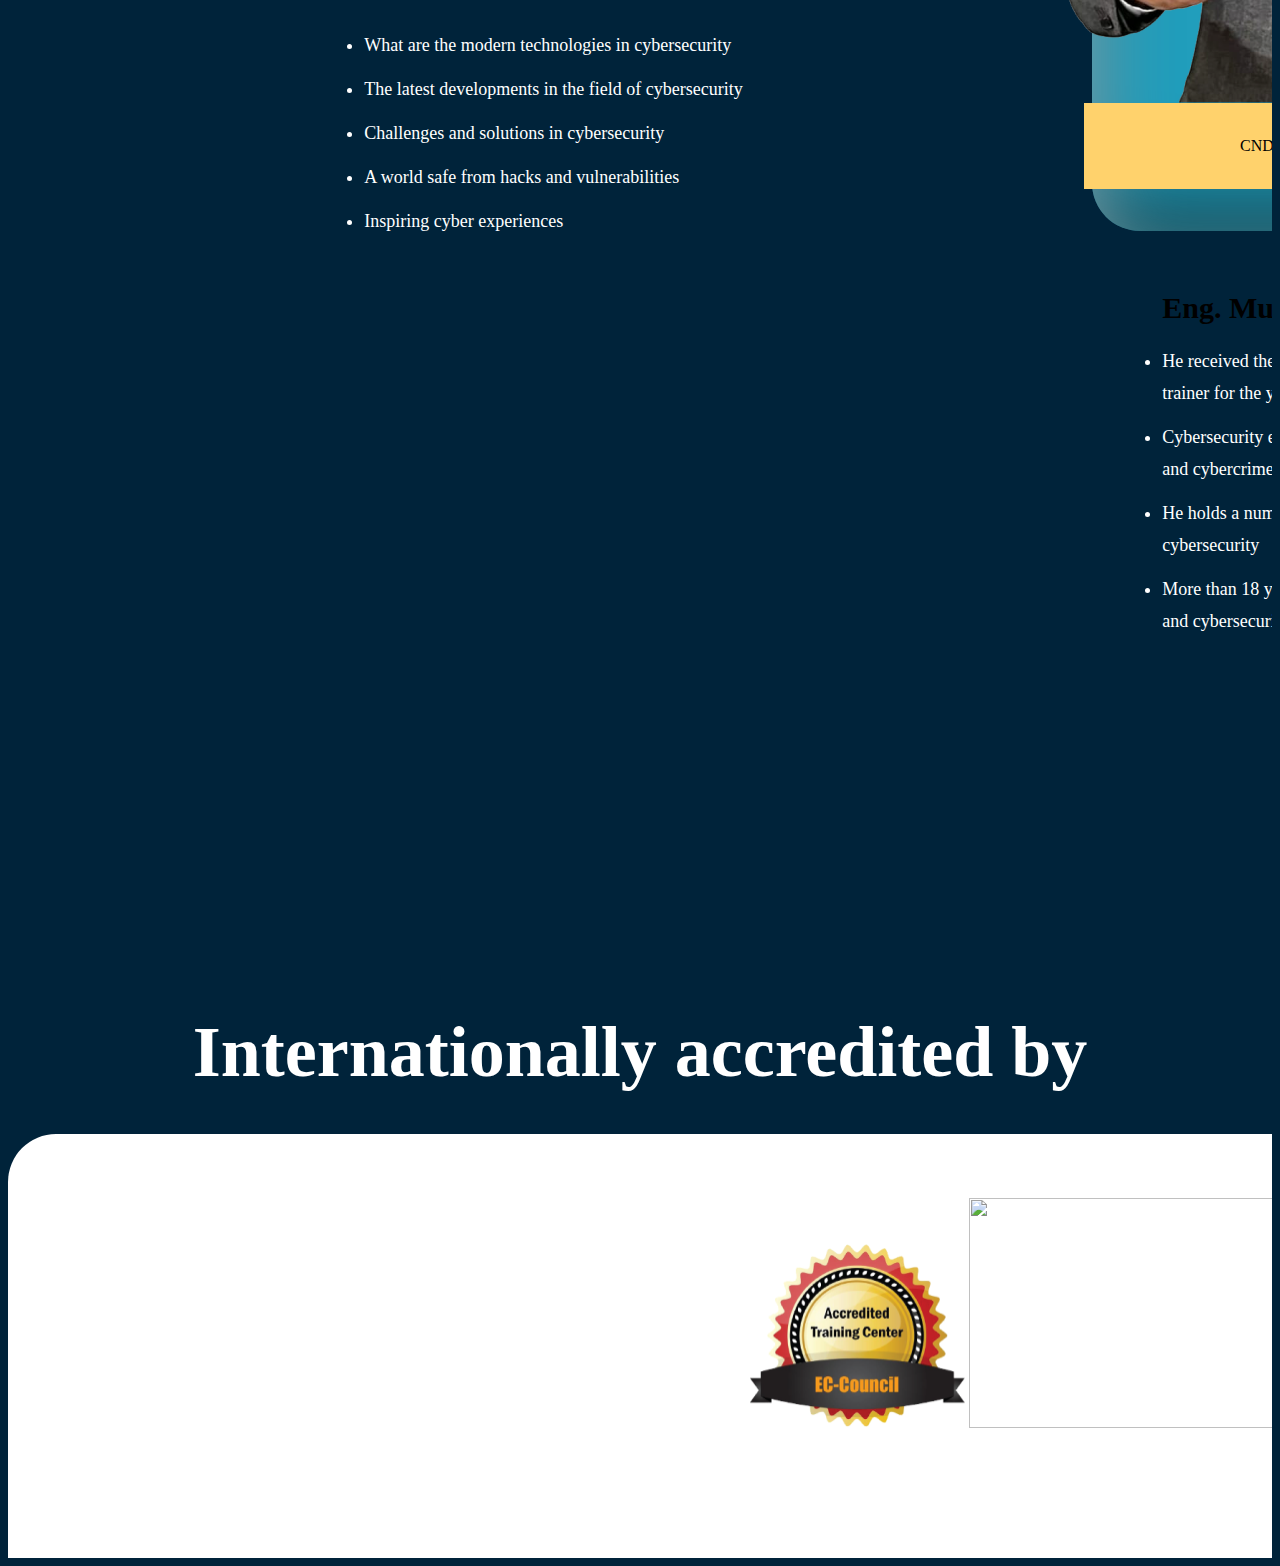
==== commit 411f4070: "newversion" ====
--- a/index.html
+++ b/index.html
@@ -1,4 +1,358 @@
+
 <!DOCTYPE html>
+<html lang="en">
+  <head>
+    <meta charset="UTF-8" />
+    <meta name="viewport" content="width=device-width, initial-scale=1.0" />
+    <link
+      href="https://cdn.jsdelivr.net/npm/bootstrap@5.0.2/dist/css/bootstrap.min.css"
+      rel="stylesheet"
+      integrity="sha384-EVSTQN3/azprG1Anm3QDgpJLIm9Nao0Yz1ztcQTwFspd3yD65VohhpuuCOmLASjC"
+      crossorigin="anonymous"
+    />
+    <link rel="stylesheet" href="style.css" />
+    <title>Pioneers Academy</title>
+  </head>
+  <body>
+    <script
+      src="https://cdn.jsdelivr.net/npm/bootstrap@5.0.2/dist/js/bootstrap.bundle.min.js"
+      integrity="sha384-MrcW6ZMFYlzcLA8Nl+NtUVF0sA7MsXsP1UyJoMp4YLEuNSfAP+JcXn/tWtIaxVXM"
+      crossorigin="anonymous"
+    ></script>
+
+    <div id="mainNavigation">
+      <nav
+        role="navigation navbar navbar-expand-lg navbar-dark bg-dark"
+        style="height: 100px"
+      >
+        <div
+          class="container py-3 text-center flex-row justify-between"
+          style="height: 100px"
+        >
+          <div class="nav-items">
+            <img src="/assets/logo.png" alt="" class="invert logo img-fluid" />
+            <button class="nav-button">العربية</button>
+          </div>
+        </div>
+      </nav>
+    </div>
+
+    <main class="container mt-5 d-flex flex-column flex-md-col p-20">
+      
+      <div class="container">
+        <div class="d-flex flex-column justify-content-center first">
+          <h2 class="heading">Modern technology in</h2>
+          <h1 class="heading2">Cybersecurity and Cloud Computing</h1>
+        </div>
+      </div>
+
+      <div
+        class="container d-flex align-items-center justify-content-center mt-4 hero"
+      >
+      
+        <div class="container-md p-4 hero-content">
+          <div class="text-light ms-2">
+            <h1>
+              Smart technology vision
+              <span style="color: #ffd26c; font-weight: 700">2024</span>
+            </h1>
+            <p>
+              Towards a smart technological future, Pioneers Academy is holding
+              a
+              <b>free</b> interactive webinar on the latest developments in the
+              field of <b>cybersecurity</b> and <b>cloud computing</b>, in
+              cooperation with its IT partners,
+              <span style="color: #ffd26c; font-weight: 700">Microsoft</span>
+              and
+              <span style="color: #ffd26c; font-weight: 700">EC-COUNCIL</span>,
+              through experts and consultants in the field of cybersecurity,
+              digital crimes, and cloud computing.
+            </p>
+
+            <div class="register d-flex align-items-center">
+              <button class="btn1 btn-block">
+                <span>Register for <b class="ms-1 me-1">free</b> now!</span>
+              </button>
+              <div class="d-flex icons">
+                <div class="d-flex flex-row align-items-center ms-3">
+                  <svg
+                    width="30"
+                    height="30"
+                    viewBox="0 0 48 48"
+                    fill="none"
+                    xmlns="http://www.w3.org/2000/svg"
+                  >
+                    <g id="ion:calendar-sharp">
+                      <path
+                        id="Vector"
+                        d="M3 42.75C3 43.3467 3.23705 43.919 3.65901 44.341C4.08097 44.7629 4.65326 45 5.25 45H42.75C43.3467 45 43.919 44.7629 44.341 44.341C44.7629 43.919 45 43.3467 45 42.75V16.5H3V42.75ZM33 19.875C33 19.7755 33.0395 19.6802 33.1098 19.6098C33.1802 19.5395 33.2755 19.5 33.375 19.5H37.125C37.2245 19.5 37.3198 19.5395 37.3902 19.6098C37.4605 19.6802 37.5 19.7755 37.5 19.875V23.625C37.5 23.7245 37.4605 23.8198 37.3902 23.8902C37.3198 23.9605 37.2245 24 37.125 24H33.375C33.2755 24 33.1802 23.9605 33.1098 23.8902C33.0395 23.8198 33 23.7245 33 23.625V19.875ZM33 27.375C33 27.2755 33.0395 27.1802 33.1098 27.1098C33.1802 27.0395 33.2755 27 33.375 27H37.125C37.2245 27 37.3198 27.0395 37.3902 27.1098C37.4605 27.1802 37.5 27.2755 37.5 27.375V31.125C37.5 31.2245 37.4605 31.3198 37.3902 31.3902C37.3198 31.4605 37.2245 31.5 37.125 31.5H33.375C33.2755 31.5 33.1802 31.4605 33.1098 31.3902C33.0395 31.3198 33 31.2245 33 31.125V27.375ZM25.5 19.875C25.5 19.7755 25.5395 19.6802 25.6098 19.6098C25.6802 19.5395 25.7755 19.5 25.875 19.5H29.625C29.7245 19.5 29.8198 19.5395 29.8902 19.6098C29.9605 19.6802 30 19.7755 30 19.875V23.625C30 23.7245 29.9605 23.8198 29.8902 23.8902C29.8198 23.9605 29.7245 24 29.625 24H25.875C25.7755 24 25.6802 23.9605 25.6098 23.8902C25.5395 23.8198 25.5 23.7245 25.5 23.625V19.875ZM25.5 27.375C25.5 27.2755 25.5395 27.1802 25.6098 27.1098C25.6802 27.0395 25.7755 27 25.875 27H29.625C29.7245 27 29.8198 27.0395 29.8902 27.1098C29.9605 27.1802 30 27.2755 30 27.375V31.125C30 31.2245 29.9605 31.3198 29.8902 31.3902C29.8198 31.4605 29.7245 31.5 29.625 31.5H25.875C25.7755 31.5 25.6802 31.4605 25.6098 31.3902C25.5395 31.3198 25.5 31.2245 25.5 31.125V27.375ZM25.5 34.875C25.5 34.7755 25.5395 34.6802 25.6098 34.6098C25.6802 34.5395 25.7755 34.5 25.875 34.5H29.625C29.7245 34.5 29.8198 34.5395 29.8902 34.6098C29.9605 34.6802 30 34.7755 30 34.875V38.625C30 38.7245 29.9605 38.8198 29.8902 38.8902C29.8198 38.9605 29.7245 39 29.625 39H25.875C25.7755 39 25.6802 38.9605 25.6098 38.8902C25.5395 38.8198 25.5 38.7245 25.5 38.625V34.875ZM18 27.375C18 27.2755 18.0395 27.1802 18.1098 27.1098C18.1802 27.0395 18.2755 27 18.375 27H22.125C22.2245 27 22.3198 27.0395 22.3902 27.1098C22.4605 27.1802 22.5 27.2755 22.5 27.375V31.125C22.5 31.2245 22.4605 31.3198 22.3902 31.3902C22.3198 31.4605 22.2245 31.5 22.125 31.5H18.375C18.2755 31.5 18.1802 31.4605 18.1098 31.3902C18.0395 31.3198 18 31.2245 18 31.125V27.375ZM18 34.875C18 34.7755 18.0395 34.6802 18.1098 34.6098C18.1802 34.5395 18.2755 34.5 18.375 34.5H22.125C22.2245 34.5 22.3198 34.5395 22.3902 34.6098C22.4605 34.6802 22.5 34.7755 22.5 34.875V38.625C22.5 38.7245 22.4605 38.8198 22.3902 38.8902C22.3198 38.9605 22.2245 39 22.125 39H18.375C18.2755 39 18.1802 38.9605 18.1098 38.8902C18.0395 38.8198 18 38.7245 18 38.625V34.875ZM10.5 27.375C10.5 27.2755 10.5395 27.1802 10.6098 27.1098C10.6802 27.0395 10.7755 27 10.875 27H14.625C14.7245 27 14.8198 27.0395 14.8902 27.1098C14.9605 27.1802 15 27.2755 15 27.375V31.125C15 31.2245 14.9605 31.3198 14.8902 31.3902C14.8198 31.4605 14.7245 31.5 14.625 31.5H10.875C10.7755 31.5 10.6802 31.4605 10.6098 31.3902C10.5395 31.3198 10.5 31.2245 10.5 31.125V27.375ZM10.5 34.875C10.5 34.7755 10.5395 34.6802 10.6098 34.6098C10.6802 34.5395 10.7755 34.5 10.875 34.5H14.625C14.7245 34.5 14.8198 34.5395 14.8902 34.6098C14.9605 34.6802 15 34.7755 15 34.875V38.625C15 38.7245 14.9605 38.8198 14.8902 38.8902C14.8198 38.9605 14.7245 39 14.625 39H10.875C10.7755 39 10.6802 38.9605 10.6098 38.8902C10.5395 38.8198 10.5 38.7245 10.5 38.625V34.875ZM42.75 6H37.5075V3H33.0075V6H14.9925V3H10.4925V6H5.25C4.95565 5.99753 4.66372 6.05332 4.39103 6.16417C4.11834 6.27501 3.87027 6.43872 3.66113 6.64586C3.45199 6.853 3.2859 7.09948 3.17243 7.37109C3.05896 7.6427 3.00036 7.93408 3 8.22844V13.5H45V8.22844C44.9996 7.93408 44.941 7.6427 44.8276 7.37109C44.7141 7.09948 44.548 6.853 44.3389 6.64586C44.1297 6.43872 43.8817 6.27501 43.609 6.16417C43.3363 6.05332 43.0443 5.99753 42.75 6Z"
+                        fill="#FFD26C"
+                      />
+                    </g>
+                  </svg>
+                  <div class="text-light fs-5 subs ms-2">12Feb</div>
+                </div>
+
+                <div class="d-flex flex-row align-items-center ms-3">
+                  <svg
+                    width="30"
+                    height="30"
+                    viewBox="0 0 48 48"
+                    fill="none"
+                    xmlns="http://www.w3.org/2000/svg"
+                  >
+                    <g
+                      id="clarity:clock-solid"
+                      clip-path="url(#clip0_494_1000)"
+                    >
+                      <path
+                        id="Vector"
+                        d="M24.0003 2.6665C19.781 2.6665 15.6564 3.91768 12.1482 6.26182C8.63992 8.60595 5.90557 11.9378 4.2909 15.8359C2.67624 19.7341 2.25376 24.0235 3.07692 28.1618C3.90007 32.3 5.93187 36.1013 8.91539 39.0848C11.8989 42.0683 15.7001 44.1001 19.8384 44.9233C23.9767 45.7464 28.2661 45.3239 32.1642 43.7093C36.0624 42.0946 39.3942 39.3602 41.7384 35.852C44.0825 32.3438 45.3337 28.2192 45.3337 23.9998C45.3337 18.3419 43.0861 12.9157 39.0853 8.91489C35.0845 4.91412 29.6583 2.6665 24.0003 2.6665ZM32.267 30.9065C32.1701 31.0531 32.0453 31.1791 31.8995 31.2772C31.7538 31.3754 31.5902 31.4437 31.4179 31.4784C31.2457 31.5131 31.0683 31.5134 30.896 31.4794C30.7236 31.4453 30.5597 31.3775 30.4137 31.2798L22.547 25.9465V14.3332C22.547 13.9795 22.6875 13.6404 22.9375 13.3904C23.1876 13.1403 23.5267 12.9998 23.8803 12.9998C24.234 12.9998 24.5731 13.1403 24.8231 13.3904C25.0732 13.6404 25.2137 13.9795 25.2137 14.3332V24.5332L31.8803 29.0532C32.028 29.149 32.1552 29.2731 32.2546 29.4183C32.3541 29.5635 32.4238 29.727 32.4597 29.8993C32.4957 30.0716 32.4971 30.2493 32.4641 30.4222C32.431 30.595 32.364 30.7596 32.267 30.9065ZM31.8003 10.9732C29.9243 9.84239 27.8258 9.13083 25.6489 8.88732C23.472 8.64381 21.2682 8.8741 19.1886 9.5624C17.1091 10.2507 15.2031 11.3807 13.6013 12.8749C11.9996 14.3691 10.74 16.1922 9.90906 18.2189C9.07812 20.2457 8.69545 22.4282 8.78732 24.6168C8.87919 26.8053 9.44342 28.9481 10.4413 30.8981C11.4392 32.8481 12.8471 34.5592 14.5684 35.9139C16.2897 37.2686 18.2838 38.2349 20.4137 38.7465L20.0003 40.8398C17.5576 40.2713 15.2673 39.1794 13.2877 37.6395C11.308 36.0997 9.68606 34.1486 8.53384 31.9209C7.38163 29.6932 6.72657 27.242 6.61389 24.7365C6.50122 22.231 6.93361 19.7309 7.88122 17.4087C8.82883 15.0866 10.2691 12.9978 12.1025 11.2865C13.936 9.57513 16.119 8.28207 18.5009 7.49654C20.8827 6.71102 23.4067 6.45174 25.8985 6.7366C28.3903 7.02146 30.7906 7.84369 32.9337 9.1465L31.8003 10.9732Z"
+                        fill="#FFD26C"
+                      />
+                    </g>
+                    <defs>
+                      <clipPath id="clip0_494_1000">
+                        <rect width="48" height="48" fill="white" />
+                      </clipPath>
+                    </defs>
+                  </svg>
+                  <div class="text-light fs-5 subs ms-2">8:00PM</div>
+                </div>
+              </div>
+            </div>
+          </div>
+        </div>
+
+        <div class="container-md p-4">
+          <img src="/assets/header.png" alt="" class="img-fluid img-header" />
+        </div>
+      </div>
+
+      <div
+        class="container d-flex align-items-center justify-content-center mt-4"
+      >
+        <div class="container">
+          <div class="d-flex flex-column justify-content-between">
+            <h1 class="heading2 mt-4 py-4">Webinar Agenda</h1>
+            <div class="d-flex justify-content-between con-cloud">
+              <div class="cloud">
+                <h1 class="text-light">Cloud Computing</h1>
+                <img
+                  src="/assets/icon1.png"
+                  alt=""
+                  class="invert  img-fluid"
+                />
+
+                <ul>
+                  <li class="text-light">
+                    Learn about the cloud system and the services provided by
+                    Microsoft
+                  </li>
+                  <li class="text-light">
+                    The best solutions used to design the organization’s cloud
+                  </li>
+                  <li class="text-light">
+                    The technology used to protect the cloud system from
+                    vulnerabilities and hacking
+                  </li>
+                  <li class="text-light">
+                    The importance of switching to the cloud system
+                  </li>
+                </ul>
+              </div>
+              <div class="cloud">
+                <h1 class="text-light">Cyber security</h1>
+                <img
+                  src="/assets/icon2.png"
+                  alt=""
+                  class="invert  img-fluid"
+                />
+
+                <ul>
+                  <li class="text-light">
+                    What are the modern technologies in cybersecurity
+                  </li>
+                  <li class="text-light">
+                    The latest developments in the field of cybersecurity
+                  </li>
+                  <li class="text-light">
+                    Challenges and solutions in cybersecurity
+                  </li>
+                  <li class="text-light">
+                    A world safe from hacks and vulnerabilities
+                  </li>
+                  <li class="text-light">Inspiring cyber experiences</li>
+                </ul>
+              </div>
+            </div>
+          </div>
+        </div>
+      </div>
+
+      <div
+        class="registration container d-flex align-items-center justify-content-center"
+      >
+        <div
+          class="d-flex flex-column w-75 align-items-center justify-content-center"
+          style="margin: 38px"
+        >
+          <h1 class="text-light fs-2 text-center">Register now for</h1>
+          <h1 class="fw-bold text-light mb-3 text-center">free</h1>
+          <h1 class="fs-6 lh-1 mb-3 text-center">
+            The latest digital marketing techniques
+          </h1>
+          <div class="col-md-4 col-lg-2">
+            <button class="btn2 btn-block mt-4">Send</button>
+          </div>
+        </div>
+        <form id="form-control" class="container w-90">
+          <div class="row">
+            <div class="col-md-6 mb-3">
+              <label for="firstName" class="form-label">First Name</label>
+              <input type="text" class="form-control" id="firstName" />
+            </div>
+            <div class="col-md-6 mb-3">
+              <label for="lastName" class="form-label">Last Name</label>
+              <input type="text" class="form-control" id="lastName" />
+            </div>
+          </div>
+          <div class="row">
+            <div class="col-md-12 mb-3">
+              <label for="email" class="form-label">Email</label>
+              <input type="email" class="form-control" id="email" />
+            </div>
+          </div>
+          <div class="row">
+            <div class="col-md-4 mb-3">
+              <label for="country" class="form-label">Country</label>
+              <input type="text" class="form-control" id="country" />
+            </div>
+            <div class="col-md-8 col-sm-8mb-3">
+              <label for="phone" class="form-label">Phone number</label>
+              <input type="tel" class="form-control" id="phone" />
+            </div>
+          </div>
+        </form>
+      </div>
+
+      <div
+        class="container d-flex align-items-center justify-content-center"
+        style="margin-bottom: 380px"
+      >
+        <div
+          class="d-flex flex-column align-items-center justify-content-center speakers-responsive"
+        >
+          <h1 class="heading2 mt-4 py-4">Speakers</h1>
+          <div class="row">
+            <div class="col-md-6">
+              <div
+                class="container con-2 d-flex flex-column align-items-center justify-content-center mb-4"
+              >
+                <div class="container speakers mb-3">
+                  <img src="/assets/02.png" alt="" class="invert" />
+                  <div class="box">
+                    <p class="fs-4">MCT, MCSA, CPM, AZ104, AZ500</p>
+                  </div>
+                </div>
+                <div class="width" >
+                  <h1 class="text-light">Eng. Abdullah Sawalha</h1>
+                  <ul >
+                    <li class="text-light">
+                      Winner of first place Microsoft Innovation Award
+                    </li>
+                    <li class="text-light">
+                      Certified trainer, project manager, developer and
+                      researcher at Microsoft, a global cloud systems company
+                    </li>
+                    <li class="text-light">
+                      With more than 18 years of experience in the field of
+                      information technology
+                    </li>
+                  </ul>
+                </div>
+              </div>
+            </div>
+            <div class="col-md-6">
+              <div
+                class="col-m container d-flex flex-column align-items-center justify-content-center mb-4"
+              >
+                <div class="container speakers mb-3">
+                  <img src="/assets/01.png" alt="" class="invert one" />
+                  <div class="box">
+                    <p class="fs-4">CND, CEH, CSA, CHFI, CISM</p>
+                  </div>
+                </div>
+                <div class="width" style="margin-bottom:200px">
+                  <h1 class="text-light">Eng. Muhammad Abu Allawi</h1>
+                  <ul >
+                    <li class="text-light">
+                      He received the award for the best evaluation as a
+                      cybersecurity trainer for the year 2021/2022
+                    </li>
+                    <li class="text-light">
+                      Cybersecurity expert and global consultant in digital
+                      security and cybercrime
+                    </li>
+                    <li class="text-light">
+                      He holds a number of international accreditations in the
+                      field of cybersecurity
+                    </li>
+                    <li class="text-light">
+                      More than 18 years of experience in information technology
+                      and cybersecurity
+                    </li>
+                  </ul>
+                </div>
+              </div>
+            </div>
+          </div>
+        </div>
+      </div>
+    </main>
+
+    <footer
+      class="container d-flex flex-column align-items-center justify-content-center"
+    >
+      <!-- <div
+        class="container d-flex flex-column align-items-center justify-content-center"
+      > -->
+      <h1 class="heading2 mt-4 py-4">Internationally accredited by</h1>
+      <div class="footer">
+        <div class="row">
+          <img
+            src="/assets/image1.png"
+            class="col-md-3"
+            alt=""
+            style="width: 215px; height: 184.183px"
+          />
+          <img
+            src="/assets/layer.png"
+            class="col-md-6"
+            alt=""
+            style="width: 656px; height: 230px"
+          />
+          <img
+            src="/assets/image2.png"
+            class="col-md-3 d-block"
+            alt=""
+            style="width: 215.72px; height: 180px"
+          />
+        </div>
+      </div>
+      <!-- </div> -->
+    </footer>
+
+    <script src="https://ajax.googleapis.com/ajax/libs/jquery/3.5.1/jquery.min.js"></script>
+    <script src="https://cdnjs.cloudflare.com/ajax/libs/popper.js/1.16.0/umd/popper.min.js"></script>
+    <script src="https://maxcdn.bootstrapcdn.com/bootstrap/4.5.2/js/bootstrap.min.js"></script>
+  </body>
+</html>
+
+
+
+
+<!-- <!DOCTYPE html>
 <html lang="en">
   <head>
     <meta charset="UTF-8" />
@@ -469,4 +823,4 @@
     <script src="https://cdnjs.cloudflare.com/ajax/libs/popper.js/1.16.0/umd/popper.min.js"></script>
     <script src="https://maxcdn.bootstrapcdn.com/bootstrap/4.5.2/js/bootstrap.min.js"></script>
   </body>
-</html>
+</html> -->
--- a/style.css
+++ b/style.css
@@ -169,10 +169,20 @@
 
 .hero {
   background-color: var(--bs-hero);
-  width: 1720px;
+  max-width: 100%;
   height: 620px;
   border-radius: 48px;
-}
+
+}
+.img-header {
+  width: 100%;
+  height: auto;
+  flex-shrink: 0;
+  margin-top: 10px;
+  border-radius: 8px;
+
+}
+
 
 .register {
   margin-top: 50px;
@@ -313,7 +323,7 @@
     font-size: 18px;
     font-style: normal;
     font-weight: 400;
-    line-height: 48px; /* 266.667% */
+    line-height: 48px; 
   }
   .heading2 {
     color: #fff;
@@ -575,8 +585,8 @@
     margin: 0;
   }
   .img-header {
-    width: 295px;
-    height: 223px;
+    width: 100%;
+    height: auto;
     flex-shrink: 0;
     margin-top: 10px;
     border-radius: 8px;
--- a/style.css
+++ b/style.css
@@ -169,10 +169,20 @@
 
 .hero {
   background-color: var(--bs-hero);
-  width: 1720px;
+  max-width: 100%;
   height: 620px;
   border-radius: 48px;
-}
+
+}
+.img-header {
+  width: 100%;
+  height: auto;
+  flex-shrink: 0;
+  margin-top: 10px;
+  border-radius: 8px;
+
+}
+
 
 .register {
   margin-top: 50px;
@@ -313,7 +323,7 @@
     font-size: 18px;
     font-style: normal;
     font-weight: 400;
-    line-height: 48px; /* 266.667% */
+    line-height: 48px; 
   }
   .heading2 {
     color: #fff;
@@ -575,8 +585,8 @@
     margin: 0;
   }
   .img-header {
-    width: 295px;
-    height: 223px;
+    width: 100%;
+    height: auto;
     flex-shrink: 0;
     margin-top: 10px;
     border-radius: 8px;
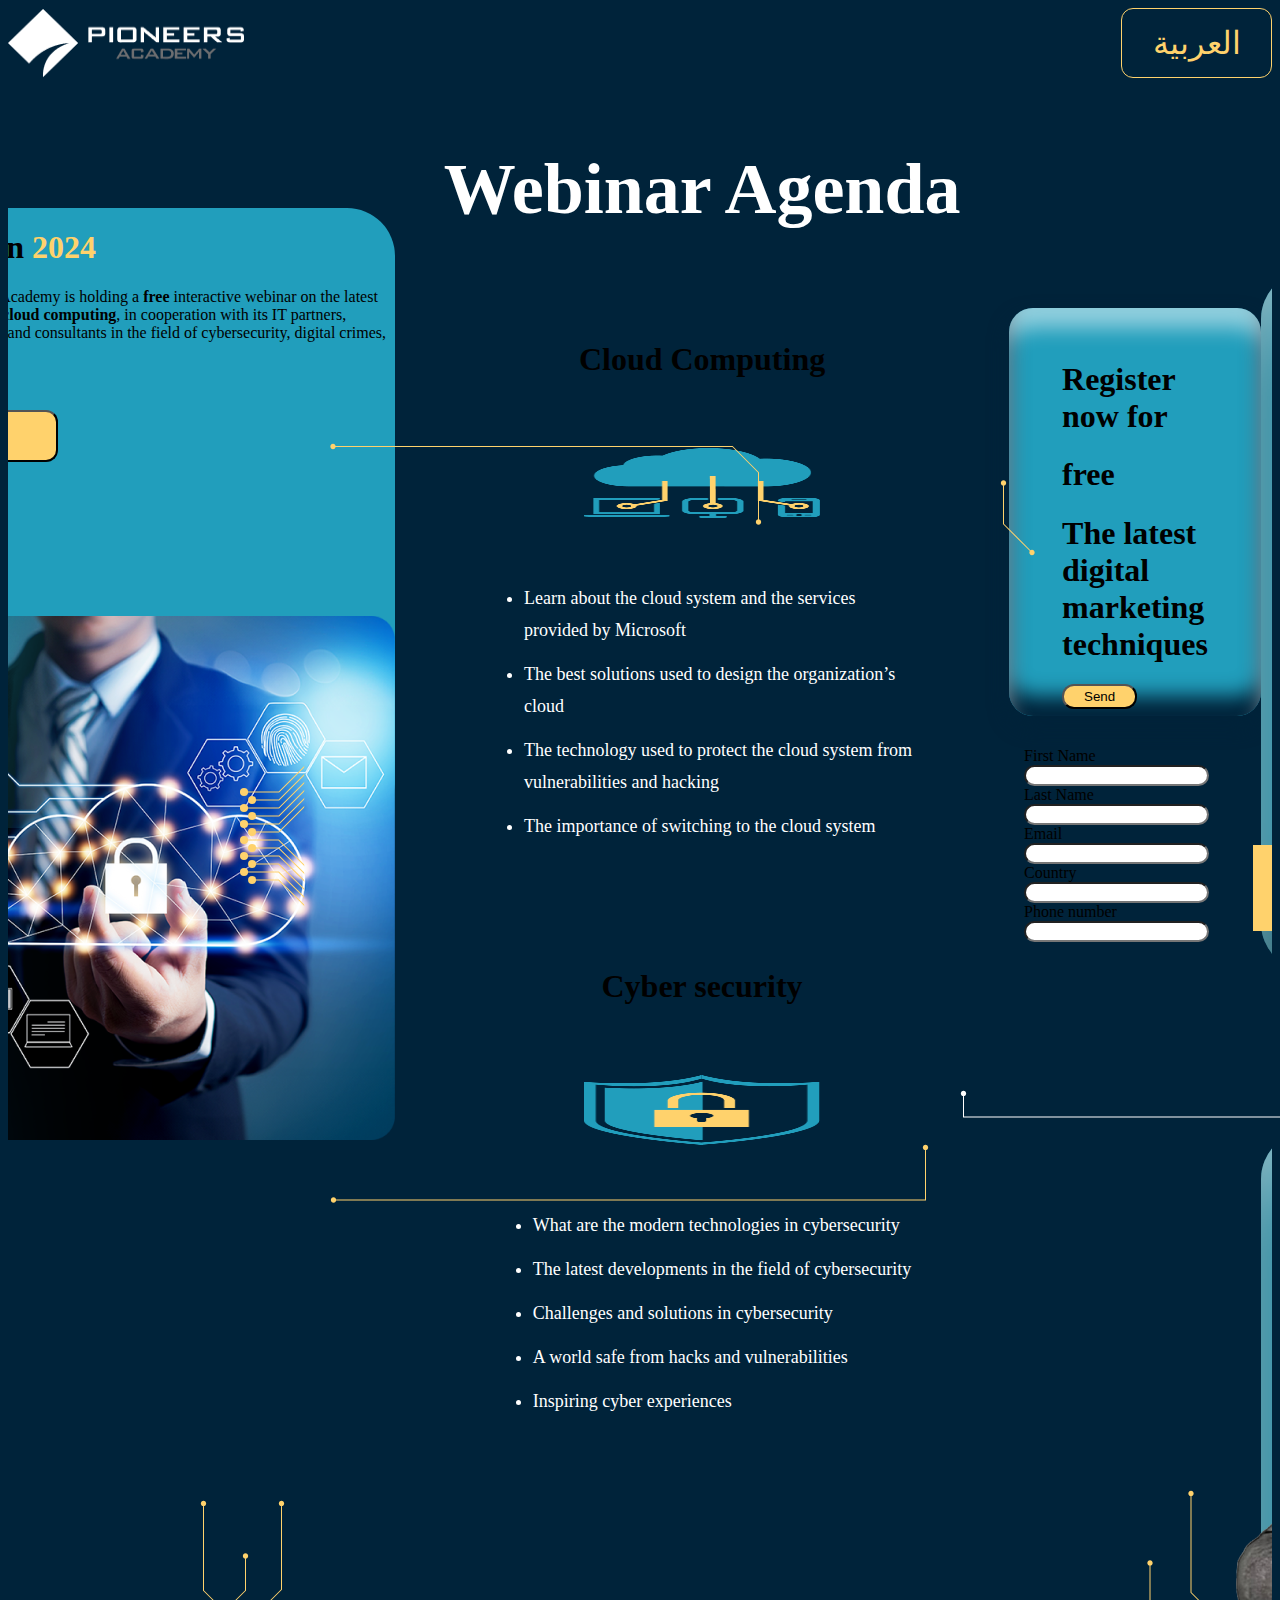
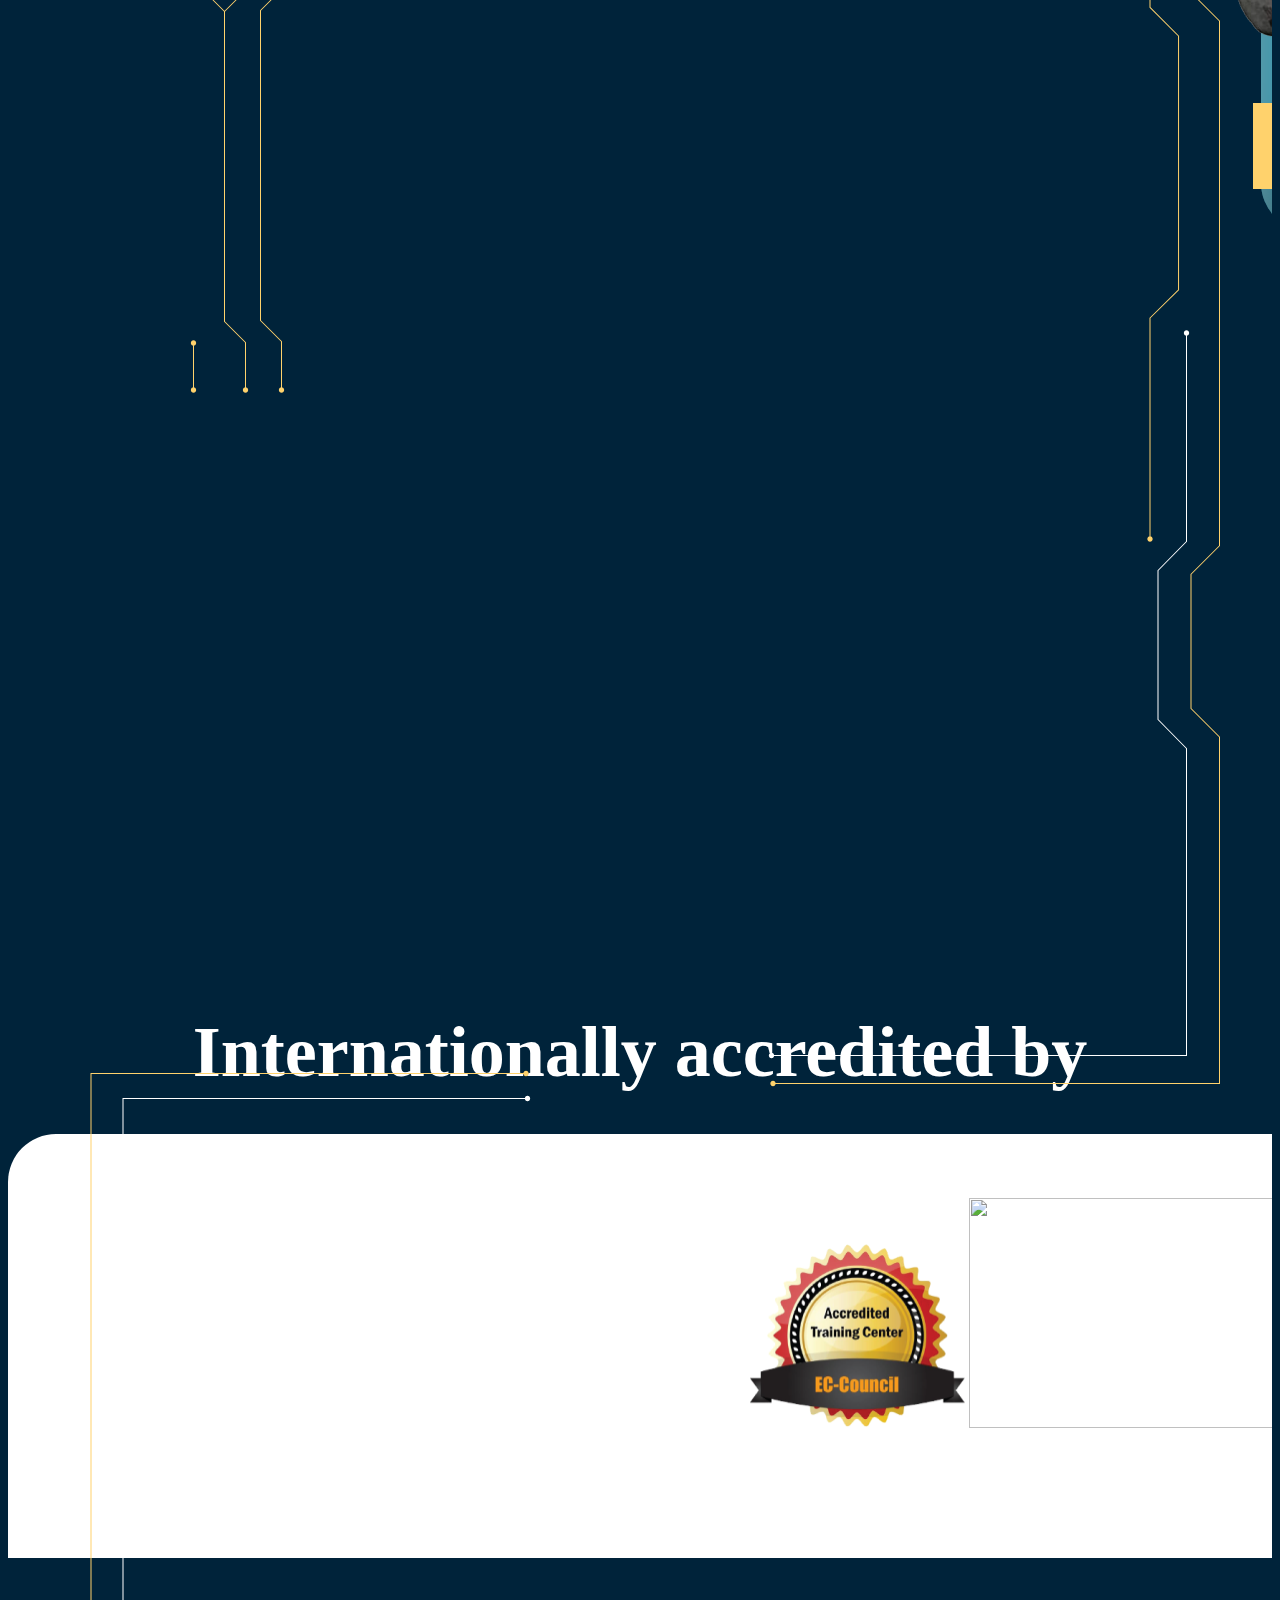
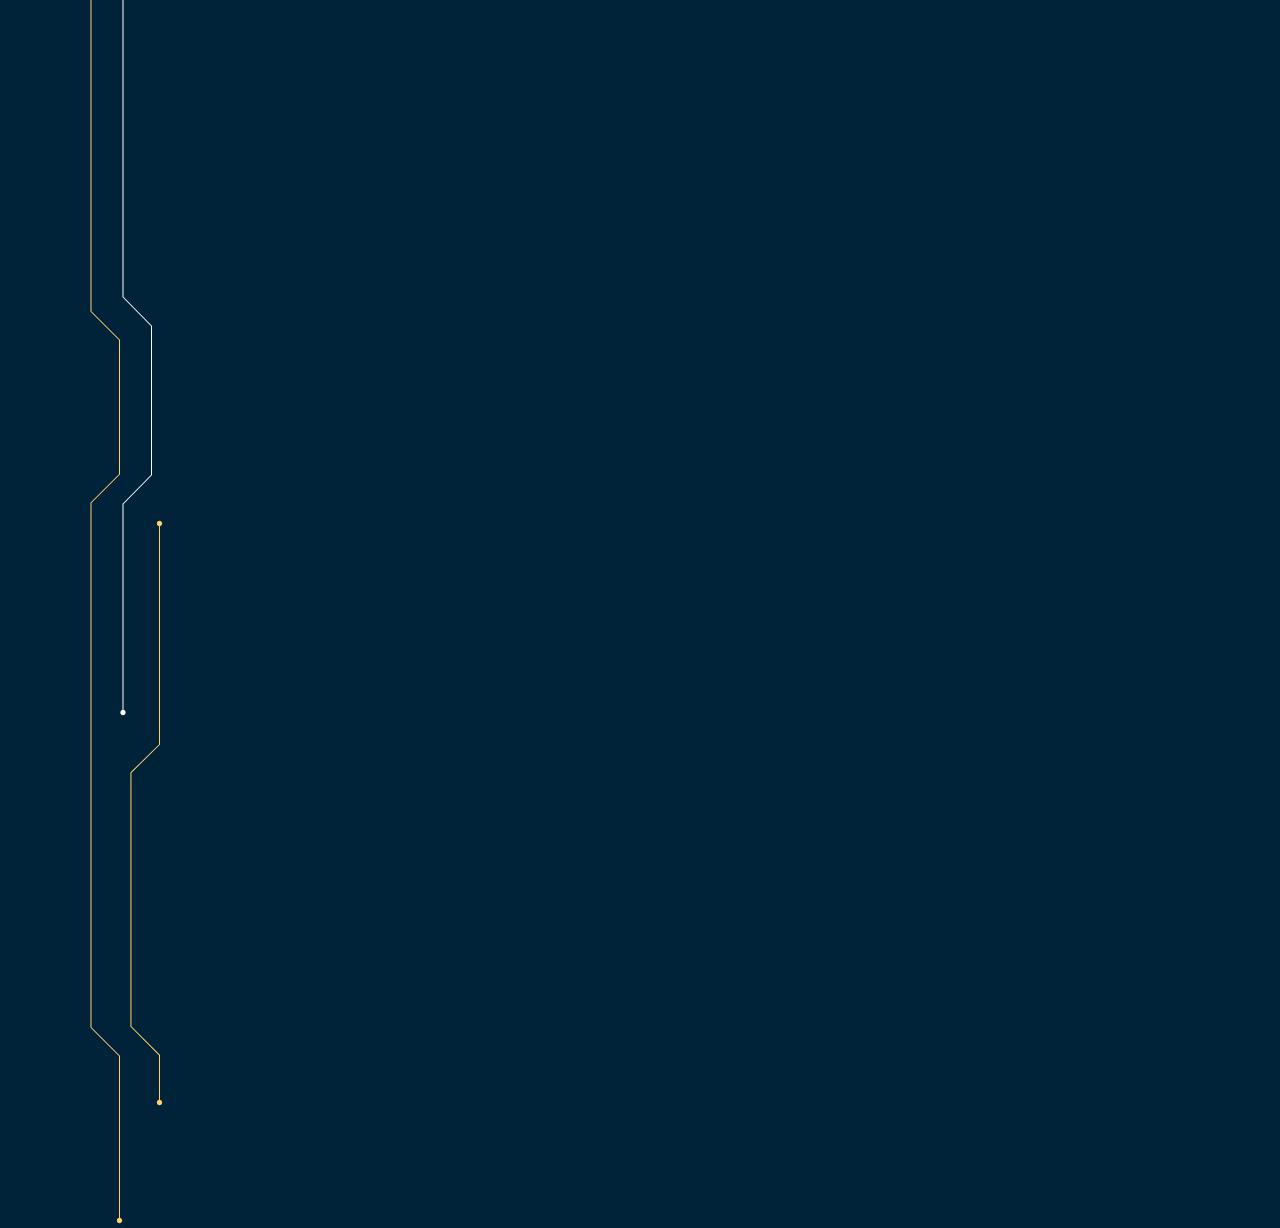
==== commit 7cf53ed1: "hello" ====
--- a/index.html
+++ b/index.html
@@ -1,4 +1,3 @@
-
 <!DOCTYPE html>
 <html lang="en">
   <head>
@@ -42,13 +41,61 @@
       <div class="container">
         <div class="d-flex flex-column justify-content-center first">
           <h2 class="heading">Modern technology in</h2>
-          <h1 class="heading2">Cybersecurity and Cloud Computing</h1>
+          <h1 class="heading2" style="margin-bottom: 80px;">Cybersecurity and Cloud Computing</h1>
         </div>
       </div>
 
       <div
-        class="container d-flex align-items-center justify-content-center mt-4 hero"
+        style="margin-top:100px;"
+      class="relative container d-flex align-items-center justify-content-center mt-4 hero"
       >
+
+      <div class="svg1">
+        <svg xmlns="http://www.w3.org/2000/svg" width="153" height="152" viewBox="0 0 153 152" fill="none">
+          <path d="M3.02246 34.7301C4.49522 34.7301 5.68913 33.5362 5.68913 32.0635C5.68913 30.5907 4.49522 29.3968 3.02246 29.3968C1.5497 29.3968 0.355794 30.5907 0.355794 32.0635C0.355794 33.5362 1.5497 34.7301 3.02246 34.7301ZM38.7912 32.0635L38.7912 32.5635L38.9972 32.5635L39.1434 32.4184L38.7912 32.0635ZM67.5069 3.56348L67.5069 3.06348L67.3009 3.06348L67.1547 3.20859L67.5069 3.56348ZM150.128 6.23014C151.6 6.23014 152.794 5.03624 152.794 3.56348C152.794 2.09072 151.6 0.89681 150.128 0.89681C148.655 0.89681 147.461 2.09072 147.461 3.56348C147.461 5.03624 148.655 6.23014 150.128 6.23014ZM3.02246 32.5635L38.7912 32.5635L38.7912 31.5635L3.02246 31.5635L3.02246 32.5635ZM39.1434 32.4184L67.8591 3.91836L67.1547 3.20859L38.439 31.7086L39.1434 32.4184ZM67.5069 4.06348L150.128 4.06348L150.128 3.06348L67.5069 3.06348L67.5069 4.06348Z" fill="#FFD26C"/>
+          <path d="M3.02246 50.7301C4.49522 50.7301 5.68913 49.5362 5.68913 48.0635C5.68913 46.5907 4.49522 45.3968 3.02246 45.3968C1.5497 45.3968 0.355794 46.5907 0.355794 48.0635C0.355794 49.5362 1.5497 50.7301 3.02246 50.7301ZM38.7912 48.0635L38.7912 48.5635L38.9972 48.5635L39.1434 48.4184L38.7912 48.0635ZM67.5069 19.5635L67.5069 19.0635L67.3009 19.0635L67.1547 19.2086L67.5069 19.5635ZM125.946 22.2301C127.419 22.2301 128.613 21.0362 128.613 19.5635C128.613 18.0907 127.419 16.8968 125.946 16.8968C124.473 16.8968 123.279 18.0907 123.279 19.5635C123.279 21.0362 124.473 22.2301 125.946 22.2301ZM3.02246 48.5635L38.7912 48.5635L38.7912 47.5635L3.02246 47.5635L3.02246 48.5635ZM39.1434 48.4184L67.8591 19.9184L67.1547 19.2086L38.439 47.7086L39.1434 48.4184ZM67.5069 20.0635L125.946 20.0635L125.946 19.0635L67.5069 19.0635L67.5069 20.0635Z" fill="#FFD26C"/>
+          <path d="M12.5947 42.7301C14.0675 42.7301 15.2614 41.5362 15.2614 40.0635C15.2614 38.5907 14.0675 37.3968 12.5947 37.3968C11.122 37.3968 9.92806 38.5907 9.92806 40.0635C9.92806 41.5362 11.122 42.7301 12.5947 42.7301ZM38.7915 40.0635L38.7915 40.5635L38.9975 40.5635L39.1437 40.4184L38.7915 40.0635ZM67.5073 11.5635L67.5073 11.0635L67.3013 11.0635L67.155 11.2086L67.5073 11.5635ZM138.037 14.2301C139.51 14.2301 140.704 13.0362 140.704 11.5635C140.704 10.0907 139.51 8.89681 138.037 8.89681C136.564 8.89681 135.37 10.0907 135.37 11.5635C135.37 13.0362 136.564 14.2301 138.037 14.2301ZM12.5947 40.5635L38.7915 40.5635L38.7915 39.5635L12.5947 39.5635L12.5947 40.5635ZM39.1437 40.4184L67.8595 11.9184L67.155 11.2086L38.4393 39.7086L39.1437 40.4184ZM67.5073 12.0635L138.037 12.0635L138.037 11.0635L67.5073 11.0635L67.5073 12.0635Z" fill="#FFD26C"/>
+          <path d="M3.02246 66.7301C4.49522 66.7301 5.68913 65.5362 5.68913 64.0635C5.68913 62.5907 4.49522 61.3968 3.02246 61.3968C1.5497 61.3968 0.355794 62.5907 0.355794 64.0635C0.355794 65.5362 1.5497 66.7301 3.02246 66.7301ZM38.7912 64.0635L38.7912 64.5635L38.9972 64.5635L39.1434 64.4184L38.7912 64.0635ZM67.5069 35.5635L67.5069 35.0635L67.3009 35.0635L67.1547 35.2086L67.5069 35.5635ZM101.764 38.2301C103.237 38.2301 104.431 37.0362 104.431 35.5635C104.431 34.0907 103.237 32.8968 101.764 32.8968C100.291 32.8968 99.0976 34.0907 99.0976 35.5635C99.0976 37.0362 100.291 38.2301 101.764 38.2301ZM3.02246 64.5635L38.7912 64.5635L38.7912 63.5635L3.02246 63.5635L3.02246 64.5635ZM39.1434 64.4184L67.8591 35.9184L67.1547 35.2086L38.439 63.7086L39.1434 64.4184ZM67.5069 36.0635L101.764 36.0635L101.764 35.0635L67.5069 35.0635L67.5069 36.0635Z" fill="#FFD26C"/>
+          <path d="M11.5869 74.7301C13.0597 74.7301 14.2536 73.5362 14.2536 72.0635C14.2536 70.5907 13.0597 69.3968 11.5869 69.3968C10.1142 69.3968 8.92025 70.5907 8.92025 72.0635C8.92025 73.5362 10.1142 74.7301 11.5869 74.7301ZM38.7913 72.0635L38.7913 72.5635L38.9973 72.5635L39.1435 72.4184L38.7913 72.0635ZM67.507 43.5635L67.507 43.0635L67.301 43.0635L67.1548 43.2086L67.507 43.5635ZM89.6735 46.2301C91.1463 46.2301 92.3402 45.0362 92.3402 43.5635C92.3402 42.0907 91.1463 40.8968 89.6735 40.8968C88.2008 40.8968 87.0069 42.0907 87.0069 43.5635C87.0069 45.0362 88.2008 46.2301 89.6735 46.2301ZM11.5869 72.5635L38.7913 72.5635L38.7913 71.5635L11.5869 71.5635L11.5869 72.5635ZM39.1435 72.4184L67.8592 43.9184L67.1548 43.2086L38.4391 71.7086L39.1435 72.4184ZM67.507 44.0635L89.6735 44.0635L89.6735 43.0635L67.507 43.0635L67.507 44.0635Z" fill="#FFD26C"/>
+          <path d="M12.0908 58.7301C13.5636 58.7301 14.7575 57.5362 14.7575 56.0635C14.7575 54.5907 13.5636 53.3968 12.0908 53.3968C10.6181 53.3968 9.42415 54.5907 9.42415 56.0635C9.42415 57.5362 10.6181 58.7301 12.0908 58.7301ZM38.7914 56.0635L38.7914 56.5635L38.9974 56.5635L39.1436 56.4184L38.7914 56.0635ZM67.5071 27.5635L67.5071 27.0635L67.3011 27.0635L67.1549 27.2086L67.5071 27.5635ZM113.855 30.2301C115.328 30.2301 116.522 29.0362 116.522 27.5635C116.522 26.0907 115.328 24.8968 113.855 24.8968C112.383 24.8968 111.189 26.0907 111.189 27.5635C111.189 29.0362 112.383 30.2301 113.855 30.2301ZM12.0908 56.5635L38.7914 56.5635L38.7914 55.5635L12.0908 55.5635L12.0908 56.5635ZM39.1436 56.4184L67.8594 27.9184L67.1549 27.2086L38.4392 55.7086L39.1436 56.4184ZM67.5071 28.0635L113.855 28.0635L113.855 27.0635L67.5071 27.0635L67.5071 28.0635Z" fill="#FFD26C"/>
+          <path d="M12.5947 117.397C14.0675 117.397 15.2614 118.591 15.2614 120.063C15.2614 121.536 14.0675 122.73 12.5947 122.73C11.122 122.73 9.92806 121.536 9.92806 120.063C9.92806 118.591 11.122 117.397 12.5947 117.397ZM38.7915 120.063L38.7915 119.563L38.9975 119.563L39.1437 119.709L38.7915 120.063ZM67.5073 148.563L67.5073 149.063L67.3013 149.063L67.155 148.918L67.5073 148.563ZM150.128 145.897C151.601 145.897 152.795 147.091 152.795 148.563C152.795 150.036 151.601 151.23 150.128 151.23C148.655 151.23 147.461 150.036 147.461 148.563C147.461 147.091 148.655 145.897 150.128 145.897ZM12.5947 119.563L38.7915 119.563L38.7915 120.563L12.5947 120.563L12.5947 119.563ZM39.1437 119.709L67.8595 148.209L67.155 148.918L38.4393 120.418L39.1437 119.709ZM67.5073 148.063L150.128 148.063L150.128 149.063L67.5073 149.063L67.5073 148.063Z" fill="#FFD26C"/>
+          <path d="M12.5947 101.397C14.0675 101.397 15.2614 102.591 15.2614 104.063C15.2614 105.536 14.0675 106.73 12.5947 106.73C11.122 106.73 9.92806 105.536 9.92806 104.063C9.92806 102.591 11.122 101.397 12.5947 101.397ZM38.7915 104.063L38.7915 103.563L38.9975 103.563L39.1437 103.709L38.7915 104.063ZM67.5073 132.563L67.5073 133.063L67.3013 133.063L67.155 132.918L67.5073 132.563ZM125.946 129.897C127.419 129.897 128.613 131.091 128.613 132.563C128.613 134.036 127.419 135.23 125.946 135.23C124.474 135.23 123.28 134.036 123.28 132.563C123.28 131.091 124.474 129.897 125.946 129.897ZM12.5947 103.563L38.7915 103.563L38.7915 104.563L12.5947 104.563L12.5947 103.563ZM39.1437 103.709L67.8595 132.209L67.155 132.918L38.4393 104.418L39.1437 103.709ZM67.5073 132.063L125.946 132.063L125.946 133.063L67.5073 133.063L67.5073 132.063Z" fill="#FFD26C"/>
+          <path d="M12.5947 85.3968C14.0675 85.3968 15.2614 86.5907 15.2614 88.0635C15.2614 89.5362 14.0675 90.7301 12.5947 90.7301C11.122 90.7301 9.92806 89.5362 9.92806 88.0635C9.92806 86.5907 11.122 85.3968 12.5947 85.3968ZM38.7915 88.0635L38.7915 87.5635L38.9975 87.5635L39.1437 87.7086L38.7915 88.0635ZM67.5073 116.563L67.5073 117.063L67.3013 117.063L67.155 116.918L67.5073 116.563ZM101.765 113.897C103.237 113.897 104.431 115.091 104.431 116.563C104.431 118.036 103.237 119.23 101.765 119.23C100.292 119.23 99.098 118.036 99.098 116.563C99.098 115.091 100.292 113.897 101.765 113.897ZM12.5947 87.5635L38.7915 87.5635L38.7915 88.5635L12.5947 88.5635L12.5947 87.5635ZM39.1437 87.7086L67.8595 116.209L67.155 116.918L38.4393 88.4184L39.1437 87.7086ZM67.5073 116.063L101.765 116.063L101.765 117.063L67.5073 117.063L67.5073 116.063Z" fill="#FFD26C"/>
+          <path d="M3.52637 77.3968C4.99913 77.3968 6.19303 78.5907 6.19303 80.0635C6.19303 81.5362 4.99913 82.7301 3.52637 82.7301C2.05361 82.7301 0.8597 81.5362 0.8597 80.0635C0.8597 78.5907 2.05361 77.3968 3.52637 77.3968ZM38.7913 80.0635L38.7913 79.5635L38.9973 79.5635L39.1435 79.7086L38.7913 80.0635ZM67.507 108.563L67.507 109.063L67.301 109.063L67.1548 108.918L67.507 108.563ZM89.6736 105.897C91.1463 105.897 92.3402 107.091 92.3402 108.563C92.3402 110.036 91.1463 111.23 89.6736 111.23C88.2008 111.23 87.0069 110.036 87.0069 108.563C87.0069 107.091 88.2008 105.897 89.6736 105.897ZM3.52637 79.5635L38.7913 79.5635L38.7913 80.5635L3.52637 80.5635L3.52637 79.5635ZM39.1435 79.7086L67.8592 108.209L67.1548 108.918L38.4391 80.4184L39.1435 79.7086ZM67.507 108.063L89.6736 108.063L89.6736 109.063L67.507 109.063L67.507 108.063Z" fill="#FFD26C"/>
+          <path d="M4.03027 93.3968C5.50303 93.3968 6.69694 94.5907 6.69694 96.0635C6.69694 97.5362 5.50303 98.7301 4.03027 98.7301C2.55751 98.7301 1.36361 97.5362 1.36361 96.0635C1.36361 94.5907 2.55751 93.3968 4.03027 93.3968ZM39.2952 96.0635L39.2952 95.5635L39.5012 95.5635L39.6474 95.7086L39.2952 96.0635ZM68.0109 124.563L68.0109 125.063L67.8049 125.063L67.6587 124.918L68.0109 124.563ZM113.855 121.897C115.328 121.897 116.522 123.091 116.522 124.563C116.522 126.036 115.328 127.23 113.855 127.23C112.383 127.23 111.189 126.036 111.189 124.563C111.189 123.091 112.383 121.897 113.855 121.897ZM4.03027 95.5635L39.2952 95.5635L39.2952 96.5635L4.03027 96.5635L4.03027 95.5635ZM39.6474 95.7086L68.3632 124.209L67.6587 124.918L38.943 96.4184L39.6474 95.7086ZM68.0109 124.063L113.855 124.063L113.855 125.063L68.0109 125.063L68.0109 124.063Z" fill="#FFD26C"/>
+          <path d="M4.03027 109.397C5.50303 109.397 6.69694 110.591 6.69694 112.063C6.69694 113.536 5.50303 114.73 4.03027 114.73C2.55751 114.73 1.36361 113.536 1.36361 112.063C1.36361 110.591 2.55751 109.397 4.03027 109.397ZM38.7914 112.063L38.7914 111.563L38.9974 111.563L39.1436 111.709L38.7914 112.063ZM67.5071 140.563L67.5071 141.063L67.3011 141.063L67.1549 140.918L67.5071 140.563ZM138.037 137.897C139.51 137.897 140.704 139.091 140.704 140.563C140.704 142.036 139.51 143.23 138.037 143.23C136.564 143.23 135.37 142.036 135.37 140.563C135.37 139.091 136.564 137.897 138.037 137.897ZM4.03027 111.563L38.7914 111.563L38.7914 112.563L4.03027 112.563L4.03027 111.563ZM39.1436 111.709L67.8594 140.209L67.1549 140.918L38.4392 112.418L39.1436 111.709ZM67.5071 140.063L138.037 140.063L138.037 141.063L67.5071 141.063L67.5071 140.063Z" fill="#FFD26C"/>
+          <ellipse cx="4.03028" cy="32.0635" rx="4.03028" ry="4" fill="#FFD26C"/>
+          <ellipse cx="12.0908" cy="40.0635" rx="4.03028" ry="4" fill="#FFD26C"/>
+          <ellipse cx="4.03028" cy="64.0635" rx="4.03028" ry="4" fill="#FFD26C"/>
+          <ellipse cx="12.0908" cy="72.0635" rx="4.03028" ry="4" fill="#FFD26C"/>
+          <ellipse cx="4.03028" cy="96.0635" rx="4.03028" ry="4" fill="#FFD26C"/>
+          <ellipse cx="12.0908" cy="104.063" rx="4.03028" ry="4" fill="#FFD26C"/>
+          <ellipse cx="4.03028" cy="48.0635" rx="4.03028" ry="4" fill="#FFD26C"/>
+          <ellipse cx="12.0908" cy="56.0635" rx="4.03028" ry="4" fill="#FFD26C"/>
+          <ellipse cx="4.03028" cy="80.0635" rx="4.03028" ry="4" fill="#FFD26C"/>
+          <ellipse cx="12.0908" cy="88.0635" rx="4.03028" ry="4" fill="#FFD26C"/>
+          <ellipse cx="4.03028" cy="112.063" rx="4.03028" ry="4" fill="#FFD26C"/>
+          <ellipse cx="12.0908" cy="120.063" rx="4.03028" ry="4" fill="#FFD26C"/>
+        </svg>
+      </div>
+        <div class="svg2">
+          <svg xmlns="http://www.w3.org/2000/svg" width="432" height="82" viewBox="0 0 432 82" fill="none">
+            <path d="M402.5 3.5V3H402.707L402.854 3.14645L402.5 3.5ZM428.5 29.5L428.854 29.1464L429 29.2929V29.5H428.5ZM431.167 79C431.167 80.4728 429.973 81.6667 428.5 81.6667C427.027 81.6667 425.833 80.4728 425.833 79C425.833 77.5272 427.027 76.3333 428.5 76.3333C429.973 76.3333 431.167 77.5272 431.167 79ZM5.66666 3.5C5.66666 4.97276 4.47275 6.16667 3 6.16667C1.52725 6.16667 0.333344 4.97276 0.333344 3.5C0.333344 2.02724 1.52725 0.833333 3 0.833333C4.47275 0.833333 5.66666 2.02724 5.66666 3.5ZM402.854 3.14645L428.854 29.1464L428.146 29.8536L402.146 3.85355L402.854 3.14645ZM429 29.5V79H428V29.5H429ZM402.5 4H3V3H402.5V4Z" fill="#FFD26C"/>
+          </svg>
+        </div>
+
+        <div class="svg3">
+          <svg xmlns="http://www.w3.org/2000/svg" width="35" height="76" viewBox="0 0 35 76" fill="none">
+            <path d="M0.833333 3C0.833333 4.47276 2.02724 5.66667 3.5 5.66667C4.97276 5.66667 6.16667 4.47276 6.16667 3C6.16667 1.52724 4.97276 0.333333 3.5 0.333333C2.02724 0.333333 0.833333 1.52724 0.833333 3ZM3.5 44H3V44.2071L3.14645 44.3536L3.5 44ZM29.3333 72.5C29.3333 73.9728 30.5272 75.1667 32 75.1667C33.4728 75.1667 34.6667 73.9728 34.6667 72.5C34.6667 71.0272 33.4728 69.8333 32 69.8333C30.5272 69.8333 29.3333 71.0272 29.3333 72.5ZM3 3V44H4V3H3ZM3.14645 44.3536L31.6464 72.8536L32.3536 72.1464L3.85355 43.6464L3.14645 44.3536Z" fill="#FFD26C"/>
+            </svg>
+        </div>
+
+        <div class="svg4">
+          <svg xmlns="http://www.w3.org/2000/svg" width="599" height="59" viewBox="0 0 599 59" fill="none">
+            <path d="M592.833 3.5C592.833 4.97276 594.027 6.16667 595.5 6.16667C596.973 6.16667 598.167 4.97276 598.167 3.5C598.167 2.02724 596.973 0.833333 595.5 0.833333C594.027 0.833333 592.833 2.02724 592.833 3.5ZM595.5 56V56.5H596V56H595.5ZM0.833333 56C0.833333 57.4728 2.02724 58.6667 3.5 58.6667C4.97276 58.6667 6.16667 57.4728 6.16667 56C6.16667 54.5272 4.97276 53.3333 3.5 53.3333C2.02724 53.3333 0.833333 54.5272 0.833333 56ZM595 3.5V56H596V3.5H595ZM595.5 55.5H3.5V56.5H595.5V55.5Z" fill="#FFD26C"/>
+            </svg>
+        </div>
+     
       
         <div class="container-md p-4 hero-content">
           <div class="text-light ms-2">
@@ -125,9 +172,36 @@
         </div>
 
         <div class="container-md p-4">
-          <img src="/assets/header.png" alt="" class="img-fluid img-header" />
-        </div>
-      </div>
+      
+          <img src="/assets/header.png" alt="" class="img-fluid img-header" style="width: 700px;
+          height: 524px;
+          flex-shrink: 0;"/>
+        </div>
+        <div class="svg5">
+          <svg xmlns="http://www.w3.org/2000/svg" width="647" height="578" viewBox="0 0 647 578" fill="none">
+            <path d="M625 3L625.354 2.64645L625.207 2.5H625V3ZM646 24H646.5V23.7929L646.354 23.6464L646 24ZM646 556L646.354 556.354L646.5 556.207V556H646ZM625 577V577.5H625.207L625.354 577.354L625 577ZM592.833 3C592.833 4.47276 594.027 5.66667 595.5 5.66667C596.973 5.66667 598.167 4.47276 598.167 3C598.167 1.52724 596.973 0.333333 595.5 0.333333C594.027 0.333333 592.833 1.52724 592.833 3ZM3.5 577H3V577.5H3.5V577ZM0.833333 553.5C0.833333 554.973 2.02724 556.167 3.5 556.167C4.97276 556.167 6.16667 554.973 6.16667 553.5C6.16667 552.027 4.97276 550.833 3.5 550.833C2.02724 550.833 0.833333 552.027 0.833333 553.5ZM624.646 3.35355L645.646 24.3536L646.354 23.6464L625.354 2.64645L624.646 3.35355ZM645.5 24V556H646.5V24H645.5ZM645.646 555.646L624.646 576.646L625.354 577.354L646.354 556.354L645.646 555.646ZM625 2.5H595.5V3.5H625V2.5ZM625 576.5H595.5V577.5H625V576.5ZM595.5 576.5H3.5V577.5H595.5V576.5ZM4 577V553.5H3V577H4Z" fill="white"/>
+            </svg>
+        </div>
+      </div>
+      
+
+      <div class="left-svg">
+        <svg xmlns="http://www.w3.org/2000/svg" width="49" height="493" viewBox="0 0 49 493" fill="none">
+          <path d="M48.1667 490C48.1667 488.527 46.9728 487.333 45.5 487.333C44.0272 487.333 42.8333 488.527 42.8333 490C42.8333 491.473 44.0272 492.667 45.5 492.667C46.9728 492.667 48.1667 491.473 48.1667 490ZM45.5 442.5L46 442.5L46 442.293L45.8536 442.146L45.5 442.5ZM24.5 421.5L24 421.5L24 421.707L24.1464 421.854L24.5 421.5ZM45.5 90.5L45.8536 90.8535L46 90.7071L46 90.5L45.5 90.5ZM48.1667 56C48.1667 54.5273 46.9728 53.3333 45.5 53.3333C44.0272 53.3333 42.8333 54.5273 42.8333 56C42.8333 57.4727 44.0272 58.6667 45.5 58.6667C46.9728 58.6667 48.1667 57.4727 48.1667 56ZM3.5 90.5L3 90.5L3 90.7071L3.14645 90.8535L3.5 90.5ZM6.16667 3.5C6.16667 2.02725 4.97277 0.833343 3.50001 0.833343C2.02725 0.833343 0.833338 2.02725 0.833338 3.5C0.833338 4.97275 2.02725 6.16666 3.50001 6.16666C4.97277 6.16666 6.16667 4.97275 6.16667 3.5ZM46 490L46 442.5L45 442.5L45 490L46 490ZM45.8536 442.146L24.8536 421.146L24.1464 421.854L45.1464 442.854L45.8536 442.146ZM25 421.5L25 111.5L24 111.5L24 421.5L25 421.5ZM24.8536 111.854L45.8536 90.8535L45.1465 90.1465L24.1465 111.146L24.8536 111.854ZM46 90.5L46 56L45 56L45 90.5L46 90.5ZM24.8536 111.146L3.85356 90.1465L3.14645 90.8535L24.1465 111.854L24.8536 111.146ZM4 90.5L4.00001 3.5L3.00001 3.5L3 90.5L4 90.5Z" fill="#FFD26C"/>
+          </svg>
+      </div>
+
+      <div class="left-svg1">
+        <svg xmlns="http://www.w3.org/2000/svg" width="25" height="493" viewBox="0 0 25 493" fill="none">
+          <path d="M24.1667 490C24.1667 488.527 22.9728 487.333 21.5 487.333C20.0272 487.333 18.8333 488.527 18.8333 490C18.8333 491.473 20.0272 492.667 21.5 492.667C22.9728 492.667 24.1667 491.473 24.1667 490ZM21.4999 441.5L21.9999 441.5L21.9999 441.293L21.8535 441.146L21.4999 441.5ZM0.499961 420.5L-3.92255e-05 420.5L-3.9228e-05 420.707L0.146407 420.854L0.499961 420.5ZM0.499963 110.5L0.146409 110.146L-3.74337e-05 110.293L-3.74362e-05 110.5L0.499963 110.5ZM21.4999 89.5L21.8535 89.8535L21.9999 89.7071L21.9999 89.5L21.4999 89.5ZM24.1666 3.5C24.1666 2.02725 22.9727 0.833344 21.4999 0.833344C20.0272 0.833343 18.8333 2.02725 18.8333 3.5C18.8333 4.97275 20.0272 6.16666 21.4999 6.16666C22.9727 6.16666 24.1666 4.97275 24.1666 3.5ZM22 490L21.9999 441.5L20.9999 441.5L21 490L22 490ZM21.8535 441.146L0.853515 420.146L0.146407 420.854L21.1464 441.854L21.8535 441.146ZM0.999961 420.5L0.999963 110.5L-3.74362e-05 110.5L-3.92255e-05 420.5L0.999961 420.5ZM0.853516 110.854L21.8535 89.8535L21.1464 89.1465L0.146409 110.146L0.853516 110.854ZM21.9999 89.5L21.9999 3.5L20.9999 3.5L20.9999 89.5L21.9999 89.5Z" fill="#FFD26C"/>
+          </svg>
+      </div>
+      <div class="left-svg2">
+        <svg xmlns="http://www.w3.org/2000/svg" width="7" height="53" viewBox="0 0 7 53" fill="none">
+          <path d="M0.833333 3C0.833333 4.47276 2.02724 5.66667 3.5 5.66667C4.97276 5.66667 6.16667 4.47276 6.16667 3C6.16667 1.52724 4.97276 0.333333 3.5 0.333333C2.02724 0.333333 0.833333 1.52724 0.833333 3ZM0.833333 50C0.833333 51.4728 2.02724 52.6667 3.5 52.6667C4.97276 52.6667 6.16667 51.4728 6.16667 50C6.16667 48.5272 4.97276 47.3333 3.5 47.3333C2.02724 47.3333 0.833333 48.5272 0.833333 50ZM3 3V50H4V3H3Z" fill="#FFD26C"/>
+          </svg>
+      </div>
+
 
       <div
         class="container d-flex align-items-center justify-content-center mt-4"
@@ -141,7 +215,7 @@
                 <img
                   src="/assets/icon1.png"
                   alt=""
-                  class="invert  img-fluid"
+                  class="invert logo img-fluid"
                 />
 
                 <ul>
@@ -166,7 +240,7 @@
                 <img
                   src="/assets/icon2.png"
                   alt=""
-                  class="invert  img-fluid"
+                  class="invert logo img-fluid"
                 />
 
                 <ul>
@@ -189,7 +263,23 @@
           </div>
         </div>
       </div>
-
+      <div class="right-svg3">
+        <svg xmlns="http://www.w3.org/2000/svg" width="33" height="582" viewBox="0 0 33 582" fill="none">
+          <path d="M0.333333 3C0.333333 4.47276 1.52724 5.66667 3 5.66667C4.47276 5.66667 5.66667 4.47276 5.66667 3C5.66667 1.52724 4.47276 0.333333 3 0.333333C1.52724 0.333333 0.333333 1.52724 0.333333 3ZM3 47.4577H2.5V47.6648L2.6465 47.8113L3 47.4577ZM31.5492 75.9988H32.0492V75.7916L31.9027 75.6452L31.5492 75.9988ZM31.5492 329.772L31.9007 330.128L32.0492 329.981V329.772H31.5492ZM3 357.994L2.64849 357.639L2.5 357.785V357.994H3ZM0.333333 579C0.333333 580.473 1.52724 581.667 3 581.667C4.47276 581.667 5.66667 580.473 5.66667 579C5.66667 577.527 4.47276 576.333 3 576.333C1.52724 576.333 0.333333 577.527 0.333333 579ZM2.5 3V47.4577H3.5V3H2.5ZM2.6465 47.8113L31.1957 76.3524L31.9027 75.6452L3.3535 47.1041L2.6465 47.8113ZM31.0492 75.9988V329.772H32.0492V75.9988H31.0492ZM31.1977 329.417L2.64849 357.639L3.35151 358.35L31.9007 330.128L31.1977 329.417ZM2.5 357.994V579H3.5V357.994H2.5Z" fill="#FFD26C"/>
+          </svg>
+      </div>
+      <div class="right-svg">
+        <svg xmlns="http://www.w3.org/2000/svg" width="450" height="1197" viewBox="0 0 450 1197" fill="none">
+          <path d="M418.333 3.5C418.333 4.97276 419.527 6.16667 421 6.16667C422.473 6.16667 423.667 4.97276 423.667 3.5C423.667 2.02724 422.473 0.833333 421 0.833333C419.527 0.833333 418.333 2.02724 418.333 3.5ZM421 102.5H420.5V102.707L420.646 102.854L421 102.5ZM449.5 131H450V130.793L449.854 130.646L449.5 131ZM449.5 655.75L449.854 656.104L450 655.957V655.75H449.5ZM421 684.25L420.646 683.896L420.5 684.043V684.25H421ZM421 818.5H420.5V818.707L420.646 818.854L421 818.5ZM449.5 847H450V846.793L449.854 846.646L449.5 847ZM449.5 1193.5V1194H450V1193.5H449.5ZM0.333333 1193.5C0.333333 1194.97 1.52724 1196.17 3 1196.17C4.47276 1196.17 5.66667 1194.97 5.66667 1193.5C5.66667 1192.03 4.47276 1190.83 3 1190.83C1.52724 1190.83 0.333333 1192.03 0.333333 1193.5ZM420.5 3.5V102.5H421.5V3.5H420.5ZM420.646 102.854L449.146 131.354L449.854 130.646L421.354 102.146L420.646 102.854ZM449 131V655.75H450V131H449ZM449.146 655.396L420.646 683.896L421.354 684.604L449.854 656.104L449.146 655.396ZM420.5 684.25V818.5H421.5V684.25H420.5ZM420.646 818.854L449.146 847.354L449.854 846.646L421.354 818.146L420.646 818.854ZM449 847V1193.5H450V847H449ZM449.5 1193H3V1194H449.5V1193Z" fill="#FFD26C"/>
+        </svg>
+
+      </div>
+      <div class="right-svg1">
+        <svg xmlns="http://www.w3.org/2000/svg" width="422" height="729" viewBox="0 0 422 729" fill="none">
+          <path d="M421.167 3C421.167 4.47276 419.973 5.66667 418.5 5.66667C417.027 5.66667 415.833 4.47276 415.833 3C415.833 1.52724 417.027 0.333333 418.5 0.333333C419.973 0.333333 421.167 1.52724 421.167 3ZM418.5 211.5H419V211.705L418.857 211.85L418.5 211.5ZM390 240.5H389.5V240.295L389.643 240.15L390 240.5ZM390 389.5L389.643 389.85L389.5 389.705V389.5H390ZM418.5 418.5L418.857 418.15L419 418.295V418.5H418.5ZM418.5 725.5H419V726H418.5V725.5ZM6.16666 725.5C6.16666 726.973 4.97275 728.167 3.5 728.167C2.02725 728.167 0.833344 726.973 0.833344 725.5C0.833344 724.027 2.02725 722.833 3.5 722.833C4.97275 722.833 6.16666 724.027 6.16666 725.5ZM419 3V211.5H418V3L419 3ZM418.857 211.85L390.357 240.85L389.643 240.15L418.143 211.15L418.857 211.85ZM390.5 240.5V389.5H389.5V240.5H390.5ZM390.357 389.15L418.857 418.15L418.143 418.85L389.643 389.85L390.357 389.15ZM419 418.5V725.5H418V418.5H419ZM418.5 726H3.5V725H418.5V726Z" fill="white"/>
+        </svg>
+
+      </div>
       <div
         class="registration container d-flex align-items-center justify-content-center"
       >
@@ -234,6 +324,22 @@
             </div>
           </div>
         </form>
+      </div>
+
+      <div class="left1">
+        <svg xmlns="http://www.w3.org/2000/svg" width="439" height="1754" viewBox="0 0 439 1754" fill="none">
+          <path d="M32.1667 1750.5C32.1667 1749.03 30.9728 1747.83 29.5001 1747.83C28.0273 1747.83 26.8334 1749.03 26.8334 1750.5C26.8334 1751.97 28.0273 1753.17 29.5001 1753.17C30.9728 1753.17 32.1667 1751.97 32.1667 1750.5ZM29.5001 1586H30.0001V1585.79L29.8536 1585.65L29.5001 1586ZM1.00012 1557.5H0.500122V1557.71L0.646576 1557.85L1.00012 1557.5ZM1.00012 1032.75L0.646576 1032.4L0.500122 1032.54V1032.75H1.00012ZM29.5001 1004.25L29.8536 1004.6L30.0001 1004.46V1004.25H29.5001ZM29.5001 870H30.0001V869.793L29.8536 869.646L29.5001 870ZM1.00012 841.5H0.500122V841.707L0.646576 841.854L1.00012 841.5ZM1.00012 3.5V3H0.500122V3.5H1.00012ZM438.667 3.5C438.667 2.02722 437.473 0.833374 436 0.833374C434.527 0.833374 433.333 2.02722 433.333 3.5C433.333 4.97278 434.527 6.16663 436 6.16663C437.473 6.16663 438.667 4.97278 438.667 3.5ZM30.0001 1750.5V1586H29.0001V1750.5H30.0001ZM29.8536 1585.65L1.35367 1557.15L0.646576 1557.85L29.1465 1586.35L29.8536 1585.65ZM1.50012 1557.5V1032.75H0.500122V1557.5H1.50012ZM1.35367 1033.1L29.8536 1004.6L29.1465 1003.9L0.646576 1032.4L1.35367 1033.1ZM30.0001 1004.25V870H29.0001V1004.25H30.0001ZM29.8536 869.646L1.35367 841.146L0.646576 841.854L29.1465 870.354L29.8536 869.646ZM1.50012 841.5V3.5H0.500122V841.5H1.50012ZM1.00012 4H436V3H1.00012V4Z" fill="#FFD26C"/>
+        </svg>
+      </div>
+      <div class="left2">
+        <svg xmlns="http://www.w3.org/2000/svg" width="411" height="1221" viewBox="0 0 411 1221" fill="none">
+          <path d="M0.333333 1217.5C0.333333 1216.03 1.52724 1214.83 3 1214.83C4.47276 1214.83 5.66667 1216.03 5.66667 1217.5C5.66667 1218.97 4.47276 1220.17 3 1220.17C1.52724 1220.17 0.333333 1218.97 0.333333 1217.5ZM3 1009H2.5V1008.8L2.64339 1008.65L3 1009ZM31.5 980H32V980.205L31.8566 980.35L31.5 980ZM31.5 831L31.8566 830.65L32 830.795V831H31.5ZM3 802L2.64339 802.35L2.5 802.205V802H3ZM3 3.5H2.5V3H3V3.5ZM404.833 3.5C404.833 2.02722 406.027 0.833374 407.5 0.833374C408.973 0.833374 410.167 2.02722 410.167 3.5C410.167 4.97278 408.973 6.16663 407.5 6.16663C406.027 6.16663 404.833 4.97278 404.833 3.5ZM2.5 1217.5V1009H3.5V1217.5L2.5 1217.5ZM2.64339 1008.65L31.1434 979.65L31.8566 980.35L3.35661 1009.35L2.64339 1008.65ZM31 980V831H32V980H31ZM31.1434 831.35L2.64339 802.35L3.35661 801.65L31.8566 830.65L31.1434 831.35ZM2.5 802V3.5H3.5V802H2.5ZM3 3H407.5V4H3V3Z" fill="white"/>
+          </svg>
+      </div>
+      <div class="left3">
+        <svg xmlns="http://www.w3.org/2000/svg" width="33" height="586" viewBox="0 0 33 586" fill="none">
+          <path d="M32.1667 582.5C32.1667 581.027 30.9728 579.833 29.5 579.833C28.0272 579.833 26.8333 581.027 26.8333 582.5C26.8333 583.973 28.0272 585.167 29.5 585.167C30.9728 585.167 32.1667 583.973 32.1667 582.5ZM29.5 535.042H30V534.835L29.8535 534.689L29.5 535.042ZM0.95076 506.501H0.45076V506.708L0.597258 506.855L0.95076 506.501ZM0.95076 252.728L0.599251 252.372L0.45076 252.519V252.728H0.95076ZM29.5 224.506L29.8515 224.861L30 224.715V224.506H29.5ZM32.1667 3.5C32.1667 2.02722 30.9728 0.833313 29.5 0.833313C28.0272 0.833313 26.8333 2.02722 26.8333 3.5C26.8333 4.97272 28.0272 6.16663 29.5 6.16663C30.9728 6.16663 32.1667 4.97272 32.1667 3.5ZM30 582.5V535.042H29V582.5H30ZM29.8535 534.689L1.30426 506.148L0.597258 506.855L29.1465 535.396L29.8535 534.689ZM1.45076 506.501V252.728H0.45076V506.501H1.45076ZM1.30227 253.083L29.8515 224.861L29.1485 224.15L0.599251 252.372L1.30227 253.083ZM30 224.506V3.5H29V224.506H30Z" fill="#FFD26C"/>
+        </svg>
       </div>
 
       <div
@@ -348,479 +454,3 @@
     <script src="https://maxcdn.bootstrapcdn.com/bootstrap/4.5.2/js/bootstrap.min.js"></script>
   </body>
 </html>
-
-
-
-
-<!-- <!DOCTYPE html>
-<html lang="en">
-  <head>
-    <meta charset="UTF-8" />
-    <meta name="viewport" content="width=device-width, initial-scale=1.0" />
-    <link
-      href="https://cdn.jsdelivr.net/npm/bootstrap@5.0.2/dist/css/bootstrap.min.css"
-      rel="stylesheet"
-      integrity="sha384-EVSTQN3/azprG1Anm3QDgpJLIm9Nao0Yz1ztcQTwFspd3yD65VohhpuuCOmLASjC"
-      crossorigin="anonymous"
-    />
-    <link rel="stylesheet" href="style.css" />
-    <title>Pioneers Academy</title>
-  </head>
-  <body>
-    <script
-      src="https://cdn.jsdelivr.net/npm/bootstrap@5.0.2/dist/js/bootstrap.bundle.min.js"
-      integrity="sha384-MrcW6ZMFYlzcLA8Nl+NtUVF0sA7MsXsP1UyJoMp4YLEuNSfAP+JcXn/tWtIaxVXM"
-      crossorigin="anonymous"
-    ></script>
-
-    <div id="mainNavigation">
-      <nav
-        role="navigation navbar navbar-expand-lg navbar-dark bg-dark"
-        style="height: 100px"
-      >
-        <div
-          class="container py-3 text-center flex-row justify-between"
-          style="height: 100px"
-        >
-          <div class="nav-items">
-            <img src="/assets/logo.png" alt="" class="invert logo img-fluid" />
-            <button class="nav-button">العربية</button>
-          </div>
-        </div>
-      </nav>
-    </div>
-
-    <main class="container-fluid mt-5 d-flex flex-column flex-md-col p-20">
-      
-      <div class="container">
-        <div class="d-flex flex-column justify-content-center first">
-          <h2 class="heading">Modern technology in</h2>
-          <h1 class="heading2" style="margin-bottom: 80px;">Cybersecurity and Cloud Computing</h1>
-        </div>
-      </div>
-
-      <div
-        style="margin-top:100px;"
-      class="relative container d-flex align-items-center justify-content-center mt-4 hero"
-      >
-
-      <div class="svg1">
-        <svg xmlns="http://www.w3.org/2000/svg" width="153" height="152" viewBox="0 0 153 152" fill="none">
-          <path d="M3.02246 34.7301C4.49522 34.7301 5.68913 33.5362 5.68913 32.0635C5.68913 30.5907 4.49522 29.3968 3.02246 29.3968C1.5497 29.3968 0.355794 30.5907 0.355794 32.0635C0.355794 33.5362 1.5497 34.7301 3.02246 34.7301ZM38.7912 32.0635L38.7912 32.5635L38.9972 32.5635L39.1434 32.4184L38.7912 32.0635ZM67.5069 3.56348L67.5069 3.06348L67.3009 3.06348L67.1547 3.20859L67.5069 3.56348ZM150.128 6.23014C151.6 6.23014 152.794 5.03624 152.794 3.56348C152.794 2.09072 151.6 0.89681 150.128 0.89681C148.655 0.89681 147.461 2.09072 147.461 3.56348C147.461 5.03624 148.655 6.23014 150.128 6.23014ZM3.02246 32.5635L38.7912 32.5635L38.7912 31.5635L3.02246 31.5635L3.02246 32.5635ZM39.1434 32.4184L67.8591 3.91836L67.1547 3.20859L38.439 31.7086L39.1434 32.4184ZM67.5069 4.06348L150.128 4.06348L150.128 3.06348L67.5069 3.06348L67.5069 4.06348Z" fill="#FFD26C"/>
-          <path d="M3.02246 50.7301C4.49522 50.7301 5.68913 49.5362 5.68913 48.0635C5.68913 46.5907 4.49522 45.3968 3.02246 45.3968C1.5497 45.3968 0.355794 46.5907 0.355794 48.0635C0.355794 49.5362 1.5497 50.7301 3.02246 50.7301ZM38.7912 48.0635L38.7912 48.5635L38.9972 48.5635L39.1434 48.4184L38.7912 48.0635ZM67.5069 19.5635L67.5069 19.0635L67.3009 19.0635L67.1547 19.2086L67.5069 19.5635ZM125.946 22.2301C127.419 22.2301 128.613 21.0362 128.613 19.5635C128.613 18.0907 127.419 16.8968 125.946 16.8968C124.473 16.8968 123.279 18.0907 123.279 19.5635C123.279 21.0362 124.473 22.2301 125.946 22.2301ZM3.02246 48.5635L38.7912 48.5635L38.7912 47.5635L3.02246 47.5635L3.02246 48.5635ZM39.1434 48.4184L67.8591 19.9184L67.1547 19.2086L38.439 47.7086L39.1434 48.4184ZM67.5069 20.0635L125.946 20.0635L125.946 19.0635L67.5069 19.0635L67.5069 20.0635Z" fill="#FFD26C"/>
-          <path d="M12.5947 42.7301C14.0675 42.7301 15.2614 41.5362 15.2614 40.0635C15.2614 38.5907 14.0675 37.3968 12.5947 37.3968C11.122 37.3968 9.92806 38.5907 9.92806 40.0635C9.92806 41.5362 11.122 42.7301 12.5947 42.7301ZM38.7915 40.0635L38.7915 40.5635L38.9975 40.5635L39.1437 40.4184L38.7915 40.0635ZM67.5073 11.5635L67.5073 11.0635L67.3013 11.0635L67.155 11.2086L67.5073 11.5635ZM138.037 14.2301C139.51 14.2301 140.704 13.0362 140.704 11.5635C140.704 10.0907 139.51 8.89681 138.037 8.89681C136.564 8.89681 135.37 10.0907 135.37 11.5635C135.37 13.0362 136.564 14.2301 138.037 14.2301ZM12.5947 40.5635L38.7915 40.5635L38.7915 39.5635L12.5947 39.5635L12.5947 40.5635ZM39.1437 40.4184L67.8595 11.9184L67.155 11.2086L38.4393 39.7086L39.1437 40.4184ZM67.5073 12.0635L138.037 12.0635L138.037 11.0635L67.5073 11.0635L67.5073 12.0635Z" fill="#FFD26C"/>
-          <path d="M3.02246 66.7301C4.49522 66.7301 5.68913 65.5362 5.68913 64.0635C5.68913 62.5907 4.49522 61.3968 3.02246 61.3968C1.5497 61.3968 0.355794 62.5907 0.355794 64.0635C0.355794 65.5362 1.5497 66.7301 3.02246 66.7301ZM38.7912 64.0635L38.7912 64.5635L38.9972 64.5635L39.1434 64.4184L38.7912 64.0635ZM67.5069 35.5635L67.5069 35.0635L67.3009 35.0635L67.1547 35.2086L67.5069 35.5635ZM101.764 38.2301C103.237 38.2301 104.431 37.0362 104.431 35.5635C104.431 34.0907 103.237 32.8968 101.764 32.8968C100.291 32.8968 99.0976 34.0907 99.0976 35.5635C99.0976 37.0362 100.291 38.2301 101.764 38.2301ZM3.02246 64.5635L38.7912 64.5635L38.7912 63.5635L3.02246 63.5635L3.02246 64.5635ZM39.1434 64.4184L67.8591 35.9184L67.1547 35.2086L38.439 63.7086L39.1434 64.4184ZM67.5069 36.0635L101.764 36.0635L101.764 35.0635L67.5069 35.0635L67.5069 36.0635Z" fill="#FFD26C"/>
-          <path d="M11.5869 74.7301C13.0597 74.7301 14.2536 73.5362 14.2536 72.0635C14.2536 70.5907 13.0597 69.3968 11.5869 69.3968C10.1142 69.3968 8.92025 70.5907 8.92025 72.0635C8.92025 73.5362 10.1142 74.7301 11.5869 74.7301ZM38.7913 72.0635L38.7913 72.5635L38.9973 72.5635L39.1435 72.4184L38.7913 72.0635ZM67.507 43.5635L67.507 43.0635L67.301 43.0635L67.1548 43.2086L67.507 43.5635ZM89.6735 46.2301C91.1463 46.2301 92.3402 45.0362 92.3402 43.5635C92.3402 42.0907 91.1463 40.8968 89.6735 40.8968C88.2008 40.8968 87.0069 42.0907 87.0069 43.5635C87.0069 45.0362 88.2008 46.2301 89.6735 46.2301ZM11.5869 72.5635L38.7913 72.5635L38.7913 71.5635L11.5869 71.5635L11.5869 72.5635ZM39.1435 72.4184L67.8592 43.9184L67.1548 43.2086L38.4391 71.7086L39.1435 72.4184ZM67.507 44.0635L89.6735 44.0635L89.6735 43.0635L67.507 43.0635L67.507 44.0635Z" fill="#FFD26C"/>
-          <path d="M12.0908 58.7301C13.5636 58.7301 14.7575 57.5362 14.7575 56.0635C14.7575 54.5907 13.5636 53.3968 12.0908 53.3968C10.6181 53.3968 9.42415 54.5907 9.42415 56.0635C9.42415 57.5362 10.6181 58.7301 12.0908 58.7301ZM38.7914 56.0635L38.7914 56.5635L38.9974 56.5635L39.1436 56.4184L38.7914 56.0635ZM67.5071 27.5635L67.5071 27.0635L67.3011 27.0635L67.1549 27.2086L67.5071 27.5635ZM113.855 30.2301C115.328 30.2301 116.522 29.0362 116.522 27.5635C116.522 26.0907 115.328 24.8968 113.855 24.8968C112.383 24.8968 111.189 26.0907 111.189 27.5635C111.189 29.0362 112.383 30.2301 113.855 30.2301ZM12.0908 56.5635L38.7914 56.5635L38.7914 55.5635L12.0908 55.5635L12.0908 56.5635ZM39.1436 56.4184L67.8594 27.9184L67.1549 27.2086L38.4392 55.7086L39.1436 56.4184ZM67.5071 28.0635L113.855 28.0635L113.855 27.0635L67.5071 27.0635L67.5071 28.0635Z" fill="#FFD26C"/>
-          <path d="M12.5947 117.397C14.0675 117.397 15.2614 118.591 15.2614 120.063C15.2614 121.536 14.0675 122.73 12.5947 122.73C11.122 122.73 9.92806 121.536 9.92806 120.063C9.92806 118.591 11.122 117.397 12.5947 117.397ZM38.7915 120.063L38.7915 119.563L38.9975 119.563L39.1437 119.709L38.7915 120.063ZM67.5073 148.563L67.5073 149.063L67.3013 149.063L67.155 148.918L67.5073 148.563ZM150.128 145.897C151.601 145.897 152.795 147.091 152.795 148.563C152.795 150.036 151.601 151.23 150.128 151.23C148.655 151.23 147.461 150.036 147.461 148.563C147.461 147.091 148.655 145.897 150.128 145.897ZM12.5947 119.563L38.7915 119.563L38.7915 120.563L12.5947 120.563L12.5947 119.563ZM39.1437 119.709L67.8595 148.209L67.155 148.918L38.4393 120.418L39.1437 119.709ZM67.5073 148.063L150.128 148.063L150.128 149.063L67.5073 149.063L67.5073 148.063Z" fill="#FFD26C"/>
-          <path d="M12.5947 101.397C14.0675 101.397 15.2614 102.591 15.2614 104.063C15.2614 105.536 14.0675 106.73 12.5947 106.73C11.122 106.73 9.92806 105.536 9.92806 104.063C9.92806 102.591 11.122 101.397 12.5947 101.397ZM38.7915 104.063L38.7915 103.563L38.9975 103.563L39.1437 103.709L38.7915 104.063ZM67.5073 132.563L67.5073 133.063L67.3013 133.063L67.155 132.918L67.5073 132.563ZM125.946 129.897C127.419 129.897 128.613 131.091 128.613 132.563C128.613 134.036 127.419 135.23 125.946 135.23C124.474 135.23 123.28 134.036 123.28 132.563C123.28 131.091 124.474 129.897 125.946 129.897ZM12.5947 103.563L38.7915 103.563L38.7915 104.563L12.5947 104.563L12.5947 103.563ZM39.1437 103.709L67.8595 132.209L67.155 132.918L38.4393 104.418L39.1437 103.709ZM67.5073 132.063L125.946 132.063L125.946 133.063L67.5073 133.063L67.5073 132.063Z" fill="#FFD26C"/>
-          <path d="M12.5947 85.3968C14.0675 85.3968 15.2614 86.5907 15.2614 88.0635C15.2614 89.5362 14.0675 90.7301 12.5947 90.7301C11.122 90.7301 9.92806 89.5362 9.92806 88.0635C9.92806 86.5907 11.122 85.3968 12.5947 85.3968ZM38.7915 88.0635L38.7915 87.5635L38.9975 87.5635L39.1437 87.7086L38.7915 88.0635ZM67.5073 116.563L67.5073 117.063L67.3013 117.063L67.155 116.918L67.5073 116.563ZM101.765 113.897C103.237 113.897 104.431 115.091 104.431 116.563C104.431 118.036 103.237 119.23 101.765 119.23C100.292 119.23 99.098 118.036 99.098 116.563C99.098 115.091 100.292 113.897 101.765 113.897ZM12.5947 87.5635L38.7915 87.5635L38.7915 88.5635L12.5947 88.5635L12.5947 87.5635ZM39.1437 87.7086L67.8595 116.209L67.155 116.918L38.4393 88.4184L39.1437 87.7086ZM67.5073 116.063L101.765 116.063L101.765 117.063L67.5073 117.063L67.5073 116.063Z" fill="#FFD26C"/>
-          <path d="M3.52637 77.3968C4.99913 77.3968 6.19303 78.5907 6.19303 80.0635C6.19303 81.5362 4.99913 82.7301 3.52637 82.7301C2.05361 82.7301 0.8597 81.5362 0.8597 80.0635C0.8597 78.5907 2.05361 77.3968 3.52637 77.3968ZM38.7913 80.0635L38.7913 79.5635L38.9973 79.5635L39.1435 79.7086L38.7913 80.0635ZM67.507 108.563L67.507 109.063L67.301 109.063L67.1548 108.918L67.507 108.563ZM89.6736 105.897C91.1463 105.897 92.3402 107.091 92.3402 108.563C92.3402 110.036 91.1463 111.23 89.6736 111.23C88.2008 111.23 87.0069 110.036 87.0069 108.563C87.0069 107.091 88.2008 105.897 89.6736 105.897ZM3.52637 79.5635L38.7913 79.5635L38.7913 80.5635L3.52637 80.5635L3.52637 79.5635ZM39.1435 79.7086L67.8592 108.209L67.1548 108.918L38.4391 80.4184L39.1435 79.7086ZM67.507 108.063L89.6736 108.063L89.6736 109.063L67.507 109.063L67.507 108.063Z" fill="#FFD26C"/>
-          <path d="M4.03027 93.3968C5.50303 93.3968 6.69694 94.5907 6.69694 96.0635C6.69694 97.5362 5.50303 98.7301 4.03027 98.7301C2.55751 98.7301 1.36361 97.5362 1.36361 96.0635C1.36361 94.5907 2.55751 93.3968 4.03027 93.3968ZM39.2952 96.0635L39.2952 95.5635L39.5012 95.5635L39.6474 95.7086L39.2952 96.0635ZM68.0109 124.563L68.0109 125.063L67.8049 125.063L67.6587 124.918L68.0109 124.563ZM113.855 121.897C115.328 121.897 116.522 123.091 116.522 124.563C116.522 126.036 115.328 127.23 113.855 127.23C112.383 127.23 111.189 126.036 111.189 124.563C111.189 123.091 112.383 121.897 113.855 121.897ZM4.03027 95.5635L39.2952 95.5635L39.2952 96.5635L4.03027 96.5635L4.03027 95.5635ZM39.6474 95.7086L68.3632 124.209L67.6587 124.918L38.943 96.4184L39.6474 95.7086ZM68.0109 124.063L113.855 124.063L113.855 125.063L68.0109 125.063L68.0109 124.063Z" fill="#FFD26C"/>
-          <path d="M4.03027 109.397C5.50303 109.397 6.69694 110.591 6.69694 112.063C6.69694 113.536 5.50303 114.73 4.03027 114.73C2.55751 114.73 1.36361 113.536 1.36361 112.063C1.36361 110.591 2.55751 109.397 4.03027 109.397ZM38.7914 112.063L38.7914 111.563L38.9974 111.563L39.1436 111.709L38.7914 112.063ZM67.5071 140.563L67.5071 141.063L67.3011 141.063L67.1549 140.918L67.5071 140.563ZM138.037 137.897C139.51 137.897 140.704 139.091 140.704 140.563C140.704 142.036 139.51 143.23 138.037 143.23C136.564 143.23 135.37 142.036 135.37 140.563C135.37 139.091 136.564 137.897 138.037 137.897ZM4.03027 111.563L38.7914 111.563L38.7914 112.563L4.03027 112.563L4.03027 111.563ZM39.1436 111.709L67.8594 140.209L67.1549 140.918L38.4392 112.418L39.1436 111.709ZM67.5071 140.063L138.037 140.063L138.037 141.063L67.5071 141.063L67.5071 140.063Z" fill="#FFD26C"/>
-          <ellipse cx="4.03028" cy="32.0635" rx="4.03028" ry="4" fill="#FFD26C"/>
-          <ellipse cx="12.0908" cy="40.0635" rx="4.03028" ry="4" fill="#FFD26C"/>
-          <ellipse cx="4.03028" cy="64.0635" rx="4.03028" ry="4" fill="#FFD26C"/>
-          <ellipse cx="12.0908" cy="72.0635" rx="4.03028" ry="4" fill="#FFD26C"/>
-          <ellipse cx="4.03028" cy="96.0635" rx="4.03028" ry="4" fill="#FFD26C"/>
-          <ellipse cx="12.0908" cy="104.063" rx="4.03028" ry="4" fill="#FFD26C"/>
-          <ellipse cx="4.03028" cy="48.0635" rx="4.03028" ry="4" fill="#FFD26C"/>
-          <ellipse cx="12.0908" cy="56.0635" rx="4.03028" ry="4" fill="#FFD26C"/>
-          <ellipse cx="4.03028" cy="80.0635" rx="4.03028" ry="4" fill="#FFD26C"/>
-          <ellipse cx="12.0908" cy="88.0635" rx="4.03028" ry="4" fill="#FFD26C"/>
-          <ellipse cx="4.03028" cy="112.063" rx="4.03028" ry="4" fill="#FFD26C"/>
-          <ellipse cx="12.0908" cy="120.063" rx="4.03028" ry="4" fill="#FFD26C"/>
-        </svg>
-      </div>
-        <div class="svg2">
-          <svg xmlns="http://www.w3.org/2000/svg" width="432" height="82" viewBox="0 0 432 82" fill="none">
-            <path d="M402.5 3.5V3H402.707L402.854 3.14645L402.5 3.5ZM428.5 29.5L428.854 29.1464L429 29.2929V29.5H428.5ZM431.167 79C431.167 80.4728 429.973 81.6667 428.5 81.6667C427.027 81.6667 425.833 80.4728 425.833 79C425.833 77.5272 427.027 76.3333 428.5 76.3333C429.973 76.3333 431.167 77.5272 431.167 79ZM5.66666 3.5C5.66666 4.97276 4.47275 6.16667 3 6.16667C1.52725 6.16667 0.333344 4.97276 0.333344 3.5C0.333344 2.02724 1.52725 0.833333 3 0.833333C4.47275 0.833333 5.66666 2.02724 5.66666 3.5ZM402.854 3.14645L428.854 29.1464L428.146 29.8536L402.146 3.85355L402.854 3.14645ZM429 29.5V79H428V29.5H429ZM402.5 4H3V3H402.5V4Z" fill="#FFD26C"/>
-          </svg>
-        </div>
-
-        <div class="svg3">
-          <svg xmlns="http://www.w3.org/2000/svg" width="35" height="76" viewBox="0 0 35 76" fill="none">
-            <path d="M0.833333 3C0.833333 4.47276 2.02724 5.66667 3.5 5.66667C4.97276 5.66667 6.16667 4.47276 6.16667 3C6.16667 1.52724 4.97276 0.333333 3.5 0.333333C2.02724 0.333333 0.833333 1.52724 0.833333 3ZM3.5 44H3V44.2071L3.14645 44.3536L3.5 44ZM29.3333 72.5C29.3333 73.9728 30.5272 75.1667 32 75.1667C33.4728 75.1667 34.6667 73.9728 34.6667 72.5C34.6667 71.0272 33.4728 69.8333 32 69.8333C30.5272 69.8333 29.3333 71.0272 29.3333 72.5ZM3 3V44H4V3H3ZM3.14645 44.3536L31.6464 72.8536L32.3536 72.1464L3.85355 43.6464L3.14645 44.3536Z" fill="#FFD26C"/>
-            </svg>
-        </div>
-
-        <div class="svg4">
-          <svg xmlns="http://www.w3.org/2000/svg" width="599" height="59" viewBox="0 0 599 59" fill="none">
-            <path d="M592.833 3.5C592.833 4.97276 594.027 6.16667 595.5 6.16667C596.973 6.16667 598.167 4.97276 598.167 3.5C598.167 2.02724 596.973 0.833333 595.5 0.833333C594.027 0.833333 592.833 2.02724 592.833 3.5ZM595.5 56V56.5H596V56H595.5ZM0.833333 56C0.833333 57.4728 2.02724 58.6667 3.5 58.6667C4.97276 58.6667 6.16667 57.4728 6.16667 56C6.16667 54.5272 4.97276 53.3333 3.5 53.3333C2.02724 53.3333 0.833333 54.5272 0.833333 56ZM595 3.5V56H596V3.5H595ZM595.5 55.5H3.5V56.5H595.5V55.5Z" fill="#FFD26C"/>
-            </svg>
-        </div>
-     
-      
-        <div class="container-md p-4 hero-content">
-          <div class="text-light ms-2">
-            <h1>
-              Smart technology vision
-              <span style="color: #ffd26c; font-weight: 700">2024</span>
-            </h1>
-            <p>
-              Towards a smart technological future, Pioneers Academy is holding
-              a
-              <b>free</b> interactive webinar on the latest developments in the
-              field of <b>cybersecurity</b> and <b>cloud computing</b>, in
-              cooperation with its IT partners,
-              <span style="color: #ffd26c; font-weight: 700">Microsoft</span>
-              and
-              <span style="color: #ffd26c; font-weight: 700">EC-COUNCIL</span>,
-              through experts and consultants in the field of cybersecurity,
-              digital crimes, and cloud computing.
-            </p>
-
-            <div class="register d-flex align-items-center">
-              <button class="btn1 btn-block">
-                <span>Register for <b class="ms-1 me-1">free</b> now!</span>
-              </button>
-              <div class="d-flex icons">
-                <div class="d-flex flex-row align-items-center ms-3">
-                  <svg
-                    width="30"
-                    height="30"
-                    viewBox="0 0 48 48"
-                    fill="none"
-                    xmlns="http://www.w3.org/2000/svg"
-                  >
-                    <g id="ion:calendar-sharp">
-                      <path
-                        id="Vector"
-                        d="M3 42.75C3 43.3467 3.23705 43.919 3.65901 44.341C4.08097 44.7629 4.65326 45 5.25 45H42.75C43.3467 45 43.919 44.7629 44.341 44.341C44.7629 43.919 45 43.3467 45 42.75V16.5H3V42.75ZM33 19.875C33 19.7755 33.0395 19.6802 33.1098 19.6098C33.1802 19.5395 33.2755 19.5 33.375 19.5H37.125C37.2245 19.5 37.3198 19.5395 37.3902 19.6098C37.4605 19.6802 37.5 19.7755 37.5 19.875V23.625C37.5 23.7245 37.4605 23.8198 37.3902 23.8902C37.3198 23.9605 37.2245 24 37.125 24H33.375C33.2755 24 33.1802 23.9605 33.1098 23.8902C33.0395 23.8198 33 23.7245 33 23.625V19.875ZM33 27.375C33 27.2755 33.0395 27.1802 33.1098 27.1098C33.1802 27.0395 33.2755 27 33.375 27H37.125C37.2245 27 37.3198 27.0395 37.3902 27.1098C37.4605 27.1802 37.5 27.2755 37.5 27.375V31.125C37.5 31.2245 37.4605 31.3198 37.3902 31.3902C37.3198 31.4605 37.2245 31.5 37.125 31.5H33.375C33.2755 31.5 33.1802 31.4605 33.1098 31.3902C33.0395 31.3198 33 31.2245 33 31.125V27.375ZM25.5 19.875C25.5 19.7755 25.5395 19.6802 25.6098 19.6098C25.6802 19.5395 25.7755 19.5 25.875 19.5H29.625C29.7245 19.5 29.8198 19.5395 29.8902 19.6098C29.9605 19.6802 30 19.7755 30 19.875V23.625C30 23.7245 29.9605 23.8198 29.8902 23.8902C29.8198 23.9605 29.7245 24 29.625 24H25.875C25.7755 24 25.6802 23.9605 25.6098 23.8902C25.5395 23.8198 25.5 23.7245 25.5 23.625V19.875ZM25.5 27.375C25.5 27.2755 25.5395 27.1802 25.6098 27.1098C25.6802 27.0395 25.7755 27 25.875 27H29.625C29.7245 27 29.8198 27.0395 29.8902 27.1098C29.9605 27.1802 30 27.2755 30 27.375V31.125C30 31.2245 29.9605 31.3198 29.8902 31.3902C29.8198 31.4605 29.7245 31.5 29.625 31.5H25.875C25.7755 31.5 25.6802 31.4605 25.6098 31.3902C25.5395 31.3198 25.5 31.2245 25.5 31.125V27.375ZM25.5 34.875C25.5 34.7755 25.5395 34.6802 25.6098 34.6098C25.6802 34.5395 25.7755 34.5 25.875 34.5H29.625C29.7245 34.5 29.8198 34.5395 29.8902 34.6098C29.9605 34.6802 30 34.7755 30 34.875V38.625C30 38.7245 29.9605 38.8198 29.8902 38.8902C29.8198 38.9605 29.7245 39 29.625 39H25.875C25.7755 39 25.6802 38.9605 25.6098 38.8902C25.5395 38.8198 25.5 38.7245 25.5 38.625V34.875ZM18 27.375C18 27.2755 18.0395 27.1802 18.1098 27.1098C18.1802 27.0395 18.2755 27 18.375 27H22.125C22.2245 27 22.3198 27.0395 22.3902 27.1098C22.4605 27.1802 22.5 27.2755 22.5 27.375V31.125C22.5 31.2245 22.4605 31.3198 22.3902 31.3902C22.3198 31.4605 22.2245 31.5 22.125 31.5H18.375C18.2755 31.5 18.1802 31.4605 18.1098 31.3902C18.0395 31.3198 18 31.2245 18 31.125V27.375ZM18 34.875C18 34.7755 18.0395 34.6802 18.1098 34.6098C18.1802 34.5395 18.2755 34.5 18.375 34.5H22.125C22.2245 34.5 22.3198 34.5395 22.3902 34.6098C22.4605 34.6802 22.5 34.7755 22.5 34.875V38.625C22.5 38.7245 22.4605 38.8198 22.3902 38.8902C22.3198 38.9605 22.2245 39 22.125 39H18.375C18.2755 39 18.1802 38.9605 18.1098 38.8902C18.0395 38.8198 18 38.7245 18 38.625V34.875ZM10.5 27.375C10.5 27.2755 10.5395 27.1802 10.6098 27.1098C10.6802 27.0395 10.7755 27 10.875 27H14.625C14.7245 27 14.8198 27.0395 14.8902 27.1098C14.9605 27.1802 15 27.2755 15 27.375V31.125C15 31.2245 14.9605 31.3198 14.8902 31.3902C14.8198 31.4605 14.7245 31.5 14.625 31.5H10.875C10.7755 31.5 10.6802 31.4605 10.6098 31.3902C10.5395 31.3198 10.5 31.2245 10.5 31.125V27.375ZM10.5 34.875C10.5 34.7755 10.5395 34.6802 10.6098 34.6098C10.6802 34.5395 10.7755 34.5 10.875 34.5H14.625C14.7245 34.5 14.8198 34.5395 14.8902 34.6098C14.9605 34.6802 15 34.7755 15 34.875V38.625C15 38.7245 14.9605 38.8198 14.8902 38.8902C14.8198 38.9605 14.7245 39 14.625 39H10.875C10.7755 39 10.6802 38.9605 10.6098 38.8902C10.5395 38.8198 10.5 38.7245 10.5 38.625V34.875ZM42.75 6H37.5075V3H33.0075V6H14.9925V3H10.4925V6H5.25C4.95565 5.99753 4.66372 6.05332 4.39103 6.16417C4.11834 6.27501 3.87027 6.43872 3.66113 6.64586C3.45199 6.853 3.2859 7.09948 3.17243 7.37109C3.05896 7.6427 3.00036 7.93408 3 8.22844V13.5H45V8.22844C44.9996 7.93408 44.941 7.6427 44.8276 7.37109C44.7141 7.09948 44.548 6.853 44.3389 6.64586C44.1297 6.43872 43.8817 6.27501 43.609 6.16417C43.3363 6.05332 43.0443 5.99753 42.75 6Z"
-                        fill="#FFD26C"
-                      />
-                    </g>
-                  </svg>
-                  <div class="text-light fs-5 subs ms-2">12Feb</div>
-                </div>
-
-                <div class="d-flex flex-row align-items-center ms-3">
-                  <svg
-                    width="30"
-                    height="30"
-                    viewBox="0 0 48 48"
-                    fill="none"
-                    xmlns="http://www.w3.org/2000/svg"
-                  >
-                    <g
-                      id="clarity:clock-solid"
-                      clip-path="url(#clip0_494_1000)"
-                    >
-                      <path
-                        id="Vector"
-                        d="M24.0003 2.6665C19.781 2.6665 15.6564 3.91768 12.1482 6.26182C8.63992 8.60595 5.90557 11.9378 4.2909 15.8359C2.67624 19.7341 2.25376 24.0235 3.07692 28.1618C3.90007 32.3 5.93187 36.1013 8.91539 39.0848C11.8989 42.0683 15.7001 44.1001 19.8384 44.9233C23.9767 45.7464 28.2661 45.3239 32.1642 43.7093C36.0624 42.0946 39.3942 39.3602 41.7384 35.852C44.0825 32.3438 45.3337 28.2192 45.3337 23.9998C45.3337 18.3419 43.0861 12.9157 39.0853 8.91489C35.0845 4.91412 29.6583 2.6665 24.0003 2.6665ZM32.267 30.9065C32.1701 31.0531 32.0453 31.1791 31.8995 31.2772C31.7538 31.3754 31.5902 31.4437 31.4179 31.4784C31.2457 31.5131 31.0683 31.5134 30.896 31.4794C30.7236 31.4453 30.5597 31.3775 30.4137 31.2798L22.547 25.9465V14.3332C22.547 13.9795 22.6875 13.6404 22.9375 13.3904C23.1876 13.1403 23.5267 12.9998 23.8803 12.9998C24.234 12.9998 24.5731 13.1403 24.8231 13.3904C25.0732 13.6404 25.2137 13.9795 25.2137 14.3332V24.5332L31.8803 29.0532C32.028 29.149 32.1552 29.2731 32.2546 29.4183C32.3541 29.5635 32.4238 29.727 32.4597 29.8993C32.4957 30.0716 32.4971 30.2493 32.4641 30.4222C32.431 30.595 32.364 30.7596 32.267 30.9065ZM31.8003 10.9732C29.9243 9.84239 27.8258 9.13083 25.6489 8.88732C23.472 8.64381 21.2682 8.8741 19.1886 9.5624C17.1091 10.2507 15.2031 11.3807 13.6013 12.8749C11.9996 14.3691 10.74 16.1922 9.90906 18.2189C9.07812 20.2457 8.69545 22.4282 8.78732 24.6168C8.87919 26.8053 9.44342 28.9481 10.4413 30.8981C11.4392 32.8481 12.8471 34.5592 14.5684 35.9139C16.2897 37.2686 18.2838 38.2349 20.4137 38.7465L20.0003 40.8398C17.5576 40.2713 15.2673 39.1794 13.2877 37.6395C11.308 36.0997 9.68606 34.1486 8.53384 31.9209C7.38163 29.6932 6.72657 27.242 6.61389 24.7365C6.50122 22.231 6.93361 19.7309 7.88122 17.4087C8.82883 15.0866 10.2691 12.9978 12.1025 11.2865C13.936 9.57513 16.119 8.28207 18.5009 7.49654C20.8827 6.71102 23.4067 6.45174 25.8985 6.7366C28.3903 7.02146 30.7906 7.84369 32.9337 9.1465L31.8003 10.9732Z"
-                        fill="#FFD26C"
-                      />
-                    </g>
-                    <defs>
-                      <clipPath id="clip0_494_1000">
-                        <rect width="48" height="48" fill="white" />
-                      </clipPath>
-                    </defs>
-                  </svg>
-                  <div class="text-light fs-5 subs ms-2">8:00PM</div>
-                </div>
-              </div>
-            </div>
-          </div>
-        </div>
-
-        <div class="container-md p-4">
-      
-          <img src="/assets/header.png" alt="" class="img-fluid img-header" style="width: 700px;
-          height: 524px;
-          flex-shrink: 0;"/>
-        </div>
-        <div class="svg5">
-          <svg xmlns="http://www.w3.org/2000/svg" width="647" height="578" viewBox="0 0 647 578" fill="none">
-            <path d="M625 3L625.354 2.64645L625.207 2.5H625V3ZM646 24H646.5V23.7929L646.354 23.6464L646 24ZM646 556L646.354 556.354L646.5 556.207V556H646ZM625 577V577.5H625.207L625.354 577.354L625 577ZM592.833 3C592.833 4.47276 594.027 5.66667 595.5 5.66667C596.973 5.66667 598.167 4.47276 598.167 3C598.167 1.52724 596.973 0.333333 595.5 0.333333C594.027 0.333333 592.833 1.52724 592.833 3ZM3.5 577H3V577.5H3.5V577ZM0.833333 553.5C0.833333 554.973 2.02724 556.167 3.5 556.167C4.97276 556.167 6.16667 554.973 6.16667 553.5C6.16667 552.027 4.97276 550.833 3.5 550.833C2.02724 550.833 0.833333 552.027 0.833333 553.5ZM624.646 3.35355L645.646 24.3536L646.354 23.6464L625.354 2.64645L624.646 3.35355ZM645.5 24V556H646.5V24H645.5ZM645.646 555.646L624.646 576.646L625.354 577.354L646.354 556.354L645.646 555.646ZM625 2.5H595.5V3.5H625V2.5ZM625 576.5H595.5V577.5H625V576.5ZM595.5 576.5H3.5V577.5H595.5V576.5ZM4 577V553.5H3V577H4Z" fill="white"/>
-            </svg>
-        </div>
-      </div>
-      
-
-      <div class="left-svg">
-        <svg xmlns="http://www.w3.org/2000/svg" width="49" height="493" viewBox="0 0 49 493" fill="none">
-          <path d="M48.1667 490C48.1667 488.527 46.9728 487.333 45.5 487.333C44.0272 487.333 42.8333 488.527 42.8333 490C42.8333 491.473 44.0272 492.667 45.5 492.667C46.9728 492.667 48.1667 491.473 48.1667 490ZM45.5 442.5L46 442.5L46 442.293L45.8536 442.146L45.5 442.5ZM24.5 421.5L24 421.5L24 421.707L24.1464 421.854L24.5 421.5ZM45.5 90.5L45.8536 90.8535L46 90.7071L46 90.5L45.5 90.5ZM48.1667 56C48.1667 54.5273 46.9728 53.3333 45.5 53.3333C44.0272 53.3333 42.8333 54.5273 42.8333 56C42.8333 57.4727 44.0272 58.6667 45.5 58.6667C46.9728 58.6667 48.1667 57.4727 48.1667 56ZM3.5 90.5L3 90.5L3 90.7071L3.14645 90.8535L3.5 90.5ZM6.16667 3.5C6.16667 2.02725 4.97277 0.833343 3.50001 0.833343C2.02725 0.833343 0.833338 2.02725 0.833338 3.5C0.833338 4.97275 2.02725 6.16666 3.50001 6.16666C4.97277 6.16666 6.16667 4.97275 6.16667 3.5ZM46 490L46 442.5L45 442.5L45 490L46 490ZM45.8536 442.146L24.8536 421.146L24.1464 421.854L45.1464 442.854L45.8536 442.146ZM25 421.5L25 111.5L24 111.5L24 421.5L25 421.5ZM24.8536 111.854L45.8536 90.8535L45.1465 90.1465L24.1465 111.146L24.8536 111.854ZM46 90.5L46 56L45 56L45 90.5L46 90.5ZM24.8536 111.146L3.85356 90.1465L3.14645 90.8535L24.1465 111.854L24.8536 111.146ZM4 90.5L4.00001 3.5L3.00001 3.5L3 90.5L4 90.5Z" fill="#FFD26C"/>
-          </svg>
-      </div>
-
-      <div class="left-svg1">
-        <svg xmlns="http://www.w3.org/2000/svg" width="25" height="493" viewBox="0 0 25 493" fill="none">
-          <path d="M24.1667 490C24.1667 488.527 22.9728 487.333 21.5 487.333C20.0272 487.333 18.8333 488.527 18.8333 490C18.8333 491.473 20.0272 492.667 21.5 492.667C22.9728 492.667 24.1667 491.473 24.1667 490ZM21.4999 441.5L21.9999 441.5L21.9999 441.293L21.8535 441.146L21.4999 441.5ZM0.499961 420.5L-3.92255e-05 420.5L-3.9228e-05 420.707L0.146407 420.854L0.499961 420.5ZM0.499963 110.5L0.146409 110.146L-3.74337e-05 110.293L-3.74362e-05 110.5L0.499963 110.5ZM21.4999 89.5L21.8535 89.8535L21.9999 89.7071L21.9999 89.5L21.4999 89.5ZM24.1666 3.5C24.1666 2.02725 22.9727 0.833344 21.4999 0.833344C20.0272 0.833343 18.8333 2.02725 18.8333 3.5C18.8333 4.97275 20.0272 6.16666 21.4999 6.16666C22.9727 6.16666 24.1666 4.97275 24.1666 3.5ZM22 490L21.9999 441.5L20.9999 441.5L21 490L22 490ZM21.8535 441.146L0.853515 420.146L0.146407 420.854L21.1464 441.854L21.8535 441.146ZM0.999961 420.5L0.999963 110.5L-3.74362e-05 110.5L-3.92255e-05 420.5L0.999961 420.5ZM0.853516 110.854L21.8535 89.8535L21.1464 89.1465L0.146409 110.146L0.853516 110.854ZM21.9999 89.5L21.9999 3.5L20.9999 3.5L20.9999 89.5L21.9999 89.5Z" fill="#FFD26C"/>
-          </svg>
-      </div>
-      <div class="left-svg2">
-        <svg xmlns="http://www.w3.org/2000/svg" width="7" height="53" viewBox="0 0 7 53" fill="none">
-          <path d="M0.833333 3C0.833333 4.47276 2.02724 5.66667 3.5 5.66667C4.97276 5.66667 6.16667 4.47276 6.16667 3C6.16667 1.52724 4.97276 0.333333 3.5 0.333333C2.02724 0.333333 0.833333 1.52724 0.833333 3ZM0.833333 50C0.833333 51.4728 2.02724 52.6667 3.5 52.6667C4.97276 52.6667 6.16667 51.4728 6.16667 50C6.16667 48.5272 4.97276 47.3333 3.5 47.3333C2.02724 47.3333 0.833333 48.5272 0.833333 50ZM3 3V50H4V3H3Z" fill="#FFD26C"/>
-          </svg>
-      </div>
-
-
-      <div
-        class="container d-flex align-items-center justify-content-center mt-4"
-      >
-      <div class="left-svg">
-        <svg xmlns="http://www.w3.org/2000/svg" width="49" height="493" viewBox="0 0 49 493" fill="none">
-          <path d="M48.1667 490C48.1667 488.527 46.9728 487.333 45.5 487.333C44.0272 487.333 42.8333 488.527 42.8333 490C42.8333 491.473 44.0272 492.667 45.5 492.667C46.9728 492.667 48.1667 491.473 48.1667 490ZM45.5 442.5L46 442.5L46 442.293L45.8536 442.146L45.5 442.5ZM24.5 421.5L24 421.5L24 421.707L24.1464 421.854L24.5 421.5ZM45.5 90.5L45.8536 90.8535L46 90.7071L46 90.5L45.5 90.5ZM48.1667 56C48.1667 54.5273 46.9728 53.3333 45.5 53.3333C44.0272 53.3333 42.8333 54.5273 42.8333 56C42.8333 57.4727 44.0272 58.6667 45.5 58.6667C46.9728 58.6667 48.1667 57.4727 48.1667 56ZM3.5 90.5L3 90.5L3 90.7071L3.14645 90.8535L3.5 90.5ZM6.16667 3.5C6.16667 2.02725 4.97277 0.833343 3.50001 0.833343C2.02725 0.833343 0.833338 2.02725 0.833338 3.5C0.833338 4.97275 2.02725 6.16666 3.50001 6.16666C4.97277 6.16666 6.16667 4.97275 6.16667 3.5ZM46 490L46 442.5L45 442.5L45 490L46 490ZM45.8536 442.146L24.8536 421.146L24.1464 421.854L45.1464 442.854L45.8536 442.146ZM25 421.5L25 111.5L24 111.5L24 421.5L25 421.5ZM24.8536 111.854L45.8536 90.8535L45.1465 90.1465L24.1465 111.146L24.8536 111.854ZM46 90.5L46 56L45 56L45 90.5L46 90.5ZM24.8536 111.146L3.85356 90.1465L3.14645 90.8535L24.1465 111.854L24.8536 111.146ZM4 90.5L4.00001 3.5L3.00001 3.5L3 90.5L4 90.5Z" fill="#FFD26C"/>
-          </svg>
-      </div>
-
-      <div class="left-svg1">
-        <svg xmlns="http://www.w3.org/2000/svg" width="25" height="493" viewBox="0 0 25 493" fill="none">
-          <path d="M24.1667 490C24.1667 488.527 22.9728 487.333 21.5 487.333C20.0272 487.333 18.8333 488.527 18.8333 490C18.8333 491.473 20.0272 492.667 21.5 492.667C22.9728 492.667 24.1667 491.473 24.1667 490ZM21.4999 441.5L21.9999 441.5L21.9999 441.293L21.8535 441.146L21.4999 441.5ZM0.499961 420.5L-3.92255e-05 420.5L-3.9228e-05 420.707L0.146407 420.854L0.499961 420.5ZM0.499963 110.5L0.146409 110.146L-3.74337e-05 110.293L-3.74362e-05 110.5L0.499963 110.5ZM21.4999 89.5L21.8535 89.8535L21.9999 89.7071L21.9999 89.5L21.4999 89.5ZM24.1666 3.5C24.1666 2.02725 22.9727 0.833344 21.4999 0.833344C20.0272 0.833343 18.8333 2.02725 18.8333 3.5C18.8333 4.97275 20.0272 6.16666 21.4999 6.16666C22.9727 6.16666 24.1666 4.97275 24.1666 3.5ZM22 490L21.9999 441.5L20.9999 441.5L21 490L22 490ZM21.8535 441.146L0.853515 420.146L0.146407 420.854L21.1464 441.854L21.8535 441.146ZM0.999961 420.5L0.999963 110.5L-3.74362e-05 110.5L-3.92255e-05 420.5L0.999961 420.5ZM0.853516 110.854L21.8535 89.8535L21.1464 89.1465L0.146409 110.146L0.853516 110.854ZM21.9999 89.5L21.9999 3.5L20.9999 3.5L20.9999 89.5L21.9999 89.5Z" fill="#FFD26C"/>
-          </svg>
-      </div>
-      <div class="left-svg2">
-        <svg xmlns="http://www.w3.org/2000/svg" width="7" height="53" viewBox="0 0 7 53" fill="none">
-          <path d="M0.833333 3C0.833333 4.47276 2.02724 5.66667 3.5 5.66667C4.97276 5.66667 6.16667 4.47276 6.16667 3C6.16667 1.52724 4.97276 0.333333 3.5 0.333333C2.02724 0.333333 0.833333 1.52724 0.833333 3ZM0.833333 50C0.833333 51.4728 2.02724 52.6667 3.5 52.6667C4.97276 52.6667 6.16667 51.4728 6.16667 50C6.16667 48.5272 4.97276 47.3333 3.5 47.3333C2.02724 47.3333 0.833333 48.5272 0.833333 50ZM3 3V50H4V3H3Z" fill="#FFD26C"/>
-          </svg>
-      </div>
-        <div class="container">
-          <div class="d-flex flex-column justify-content-between">
-            <h1 class="heading2 mt-4 py-4">Webinar Agenda</h1>
-            <div class="d-flex justify-content-between con-cloud">
-              <div class="cloud">
-                <h1 class="text-light">Cloud Computing</h1>
-                <img
-                  src="/assets/icon1.png"
-                  alt=""
-                  class="invert  img-fluid"
-                />
-
-                <ul>
-                  <li class="text-light">
-                    Learn about the cloud system and the services provided by
-                    Microsoft
-                  </li>
-                  <li class="text-light">
-                    The best solutions used to design the organization’s cloud
-                  </li>
-                  <li class="text-light">
-                    The technology used to protect the cloud system from
-                    vulnerabilities and hacking
-                  </li>
-                  <li class="text-light">
-                    The importance of switching to the cloud system
-                  </li>
-                </ul>
-              </div>
-              <div class="cloud">
-                <h1 class="text-light">Cyber security</h1>
-                <img
-                  src="/assets/icon2.png"
-                  alt=""
-                  class="invert img-fluid"
-                />
-
-                <ul>
-                  <li class="text-light">
-                    What are the modern technologies in cybersecurity
-                  </li>
-                  <li class="text-light">
-                    The latest developments in the field of cybersecurity
-                  </li>
-                  <li class="text-light">
-                    Challenges and solutions in cybersecurity
-                  </li>
-                  <li class="text-light">
-                    A world safe from hacks and vulnerabilities
-                  </li>
-                  <li class="text-light">Inspiring cyber experiences</li>
-                </ul>
-              </div>
-            </div>
-          </div>
-        </div>
-
-        <div class="right-svg3">
-          <svg xmlns="http://www.w3.org/2000/svg" width="33" height="582" viewBox="0 0 33 582" fill="none">
-            <path d="M0.333333 3C0.333333 4.47276 1.52724 5.66667 3 5.66667C4.47276 5.66667 5.66667 4.47276 5.66667 3C5.66667 1.52724 4.47276 0.333333 3 0.333333C1.52724 0.333333 0.333333 1.52724 0.333333 3ZM3 47.4577H2.5V47.6648L2.6465 47.8113L3 47.4577ZM31.5492 75.9988H32.0492V75.7916L31.9027 75.6452L31.5492 75.9988ZM31.5492 329.772L31.9007 330.128L32.0492 329.981V329.772H31.5492ZM3 357.994L2.64849 357.639L2.5 357.785V357.994H3ZM0.333333 579C0.333333 580.473 1.52724 581.667 3 581.667C4.47276 581.667 5.66667 580.473 5.66667 579C5.66667 577.527 4.47276 576.333 3 576.333C1.52724 576.333 0.333333 577.527 0.333333 579ZM2.5 3V47.4577H3.5V3H2.5ZM2.6465 47.8113L31.1957 76.3524L31.9027 75.6452L3.3535 47.1041L2.6465 47.8113ZM31.0492 75.9988V329.772H32.0492V75.9988H31.0492ZM31.1977 329.417L2.64849 357.639L3.35151 358.35L31.9007 330.128L31.1977 329.417ZM2.5 357.994V579H3.5V357.994H2.5Z" fill="#FFD26C"/>
-            </svg>
-        </div>
-        <div class="right-svg">
-          <svg xmlns="http://www.w3.org/2000/svg" width="450" height="1197" viewBox="0 0 450 1197" fill="none">
-            <path d="M418.333 3.5C418.333 4.97276 419.527 6.16667 421 6.16667C422.473 6.16667 423.667 4.97276 423.667 3.5C423.667 2.02724 422.473 0.833333 421 0.833333C419.527 0.833333 418.333 2.02724 418.333 3.5ZM421 102.5H420.5V102.707L420.646 102.854L421 102.5ZM449.5 131H450V130.793L449.854 130.646L449.5 131ZM449.5 655.75L449.854 656.104L450 655.957V655.75H449.5ZM421 684.25L420.646 683.896L420.5 684.043V684.25H421ZM421 818.5H420.5V818.707L420.646 818.854L421 818.5ZM449.5 847H450V846.793L449.854 846.646L449.5 847ZM449.5 1193.5V1194H450V1193.5H449.5ZM0.333333 1193.5C0.333333 1194.97 1.52724 1196.17 3 1196.17C4.47276 1196.17 5.66667 1194.97 5.66667 1193.5C5.66667 1192.03 4.47276 1190.83 3 1190.83C1.52724 1190.83 0.333333 1192.03 0.333333 1193.5ZM420.5 3.5V102.5H421.5V3.5H420.5ZM420.646 102.854L449.146 131.354L449.854 130.646L421.354 102.146L420.646 102.854ZM449 131V655.75H450V131H449ZM449.146 655.396L420.646 683.896L421.354 684.604L449.854 656.104L449.146 655.396ZM420.5 684.25V818.5H421.5V684.25H420.5ZM420.646 818.854L449.146 847.354L449.854 846.646L421.354 818.146L420.646 818.854ZM449 847V1193.5H450V847H449ZM449.5 1193H3V1194H449.5V1193Z" fill="#FFD26C"/>
-          </svg>
-  
-        </div>
-        <div class="right-svg1">
-          <svg xmlns="http://www.w3.org/2000/svg" width="422" height="729" viewBox="0 0 422 729" fill="none">
-            <path d="M421.167 3C421.167 4.47276 419.973 5.66667 418.5 5.66667C417.027 5.66667 415.833 4.47276 415.833 3C415.833 1.52724 417.027 0.333333 418.5 0.333333C419.973 0.333333 421.167 1.52724 421.167 3ZM418.5 211.5H419V211.705L418.857 211.85L418.5 211.5ZM390 240.5H389.5V240.295L389.643 240.15L390 240.5ZM390 389.5L389.643 389.85L389.5 389.705V389.5H390ZM418.5 418.5L418.857 418.15L419 418.295V418.5H418.5ZM418.5 725.5H419V726H418.5V725.5ZM6.16666 725.5C6.16666 726.973 4.97275 728.167 3.5 728.167C2.02725 728.167 0.833344 726.973 0.833344 725.5C0.833344 724.027 2.02725 722.833 3.5 722.833C4.97275 722.833 6.16666 724.027 6.16666 725.5ZM419 3V211.5H418V3L419 3ZM418.857 211.85L390.357 240.85L389.643 240.15L418.143 211.15L418.857 211.85ZM390.5 240.5V389.5H389.5V240.5H390.5ZM390.357 389.15L418.857 418.15L418.143 418.85L389.643 389.85L390.357 389.15ZM419 418.5V725.5H418V418.5H419ZM418.5 726H3.5V725H418.5V726Z" fill="white"/>
-          </svg>
-  
-        </div>
-      </div>
-    
-      <div
-        class="registration container d-flex align-items-center justify-content-center"
-      >
-        <div
-          class="d-flex flex-column w-75 align-items-center justify-content-center"
-          style="margin: 38px"
-        >
-          <h1 class="text-light fs-2 text-center">Register now for</h1>
-          <h1 class="fw-bold text-light mb-3 text-center">free</h1>
-          <h1 class="fs-6 lh-1 mb-3 text-center">
-            The latest digital marketing techniques
-          </h1>
-          <div class="col-md-4 col-lg-2">
-            <button class="btn2 btn-block mt-4">Send</button>
-          </div>
-        </div>
-        <form id="form-control" class="container w-90">
-          <div class="row">
-            <div class="col-md-6 mb-3">
-              <label for="firstName" class="form-label">First Name</label>
-              <input type="text" class="form-control" id="firstName" />
-            </div>
-            <div class="col-md-6 mb-3">
-              <label for="lastName" class="form-label">Last Name</label>
-              <input type="text" class="form-control" id="lastName" />
-            </div>
-          </div>
-          <div class="row">
-            <div class="col-md-12 mb-3">
-              <label for="email" class="form-label">Email</label>
-              <input type="email" class="form-control" id="email" />
-            </div>
-          </div>
-          <div class="row">
-            <div class="col-md-4 mb-3">
-              <label for="country" class="form-label">Country</label>
-              <input type="text" class="form-control" id="country" />
-            </div>
-            <div class="col-md-8 col-sm-8mb-3">
-              <label for="phone" class="form-label">Phone number</label>
-              <input type="tel" class="form-control" id="phone" />
-            </div>
-          </div>
-        </form>
-      </div>
-
-      <div class="left1">
-        <svg xmlns="http://www.w3.org/2000/svg" width="439" height="1754" viewBox="0 0 439 1754" fill="none">
-          <path d="M32.1667 1750.5C32.1667 1749.03 30.9728 1747.83 29.5001 1747.83C28.0273 1747.83 26.8334 1749.03 26.8334 1750.5C26.8334 1751.97 28.0273 1753.17 29.5001 1753.17C30.9728 1753.17 32.1667 1751.97 32.1667 1750.5ZM29.5001 1586H30.0001V1585.79L29.8536 1585.65L29.5001 1586ZM1.00012 1557.5H0.500122V1557.71L0.646576 1557.85L1.00012 1557.5ZM1.00012 1032.75L0.646576 1032.4L0.500122 1032.54V1032.75H1.00012ZM29.5001 1004.25L29.8536 1004.6L30.0001 1004.46V1004.25H29.5001ZM29.5001 870H30.0001V869.793L29.8536 869.646L29.5001 870ZM1.00012 841.5H0.500122V841.707L0.646576 841.854L1.00012 841.5ZM1.00012 3.5V3H0.500122V3.5H1.00012ZM438.667 3.5C438.667 2.02722 437.473 0.833374 436 0.833374C434.527 0.833374 433.333 2.02722 433.333 3.5C433.333 4.97278 434.527 6.16663 436 6.16663C437.473 6.16663 438.667 4.97278 438.667 3.5ZM30.0001 1750.5V1586H29.0001V1750.5H30.0001ZM29.8536 1585.65L1.35367 1557.15L0.646576 1557.85L29.1465 1586.35L29.8536 1585.65ZM1.50012 1557.5V1032.75H0.500122V1557.5H1.50012ZM1.35367 1033.1L29.8536 1004.6L29.1465 1003.9L0.646576 1032.4L1.35367 1033.1ZM30.0001 1004.25V870H29.0001V1004.25H30.0001ZM29.8536 869.646L1.35367 841.146L0.646576 841.854L29.1465 870.354L29.8536 869.646ZM1.50012 841.5V3.5H0.500122V841.5H1.50012ZM1.00012 4H436V3H1.00012V4Z" fill="#FFD26C"/>
-        </svg>
-      </div>
-      <div class="left2">
-        <svg xmlns="http://www.w3.org/2000/svg" width="411" height="1221" viewBox="0 0 411 1221" fill="none">
-          <path d="M0.333333 1217.5C0.333333 1216.03 1.52724 1214.83 3 1214.83C4.47276 1214.83 5.66667 1216.03 5.66667 1217.5C5.66667 1218.97 4.47276 1220.17 3 1220.17C1.52724 1220.17 0.333333 1218.97 0.333333 1217.5ZM3 1009H2.5V1008.8L2.64339 1008.65L3 1009ZM31.5 980H32V980.205L31.8566 980.35L31.5 980ZM31.5 831L31.8566 830.65L32 830.795V831H31.5ZM3 802L2.64339 802.35L2.5 802.205V802H3ZM3 3.5H2.5V3H3V3.5ZM404.833 3.5C404.833 2.02722 406.027 0.833374 407.5 0.833374C408.973 0.833374 410.167 2.02722 410.167 3.5C410.167 4.97278 408.973 6.16663 407.5 6.16663C406.027 6.16663 404.833 4.97278 404.833 3.5ZM2.5 1217.5V1009H3.5V1217.5L2.5 1217.5ZM2.64339 1008.65L31.1434 979.65L31.8566 980.35L3.35661 1009.35L2.64339 1008.65ZM31 980V831H32V980H31ZM31.1434 831.35L2.64339 802.35L3.35661 801.65L31.8566 830.65L31.1434 831.35ZM2.5 802V3.5H3.5V802H2.5ZM3 3H407.5V4H3V3Z" fill="white"/>
-          </svg>
-      </div>
-      <div class="left3">
-        <svg xmlns="http://www.w3.org/2000/svg" width="33" height="586" viewBox="0 0 33 586" fill="none">
-          <path d="M32.1667 582.5C32.1667 581.027 30.9728 579.833 29.5 579.833C28.0272 579.833 26.8333 581.027 26.8333 582.5C26.8333 583.973 28.0272 585.167 29.5 585.167C30.9728 585.167 32.1667 583.973 32.1667 582.5ZM29.5 535.042H30V534.835L29.8535 534.689L29.5 535.042ZM0.95076 506.501H0.45076V506.708L0.597258 506.855L0.95076 506.501ZM0.95076 252.728L0.599251 252.372L0.45076 252.519V252.728H0.95076ZM29.5 224.506L29.8515 224.861L30 224.715V224.506H29.5ZM32.1667 3.5C32.1667 2.02722 30.9728 0.833313 29.5 0.833313C28.0272 0.833313 26.8333 2.02722 26.8333 3.5C26.8333 4.97272 28.0272 6.16663 29.5 6.16663C30.9728 6.16663 32.1667 4.97272 32.1667 3.5ZM30 582.5V535.042H29V582.5H30ZM29.8535 534.689L1.30426 506.148L0.597258 506.855L29.1465 535.396L29.8535 534.689ZM1.45076 506.501V252.728H0.45076V506.501H1.45076ZM1.30227 253.083L29.8515 224.861L29.1485 224.15L0.599251 252.372L1.30227 253.083ZM30 224.506V3.5H29V224.506H30Z" fill="#FFD26C"/>
-        </svg>
-      </div>
-
-      <div
-        class="container d-flex align-items-center justify-content-center"
-        style="margin-bottom: 380px"
-      >
-        <div
-          class="d-flex flex-column align-items-center justify-content-center speakers-responsive"
-        >
-          <h1 class="heading2 mt-4 py-4">Speakers</h1>
-          <div class="row">
-            <div class="col-md-6">
-              <div
-                class="container con-2 d-flex flex-column align-items-center justify-content-center mb-4"
-              >
-                <div class="container speakers mb-3">
-                  <img src="/assets/02.png" alt="" class="invert" />
-                  <div class="box">
-                    <p class="fs-4">MCT, MCSA, CPM, AZ104, AZ500</p>
-                  </div>
-                </div>
-                <div class="width" >
-                  <h1 class="text-light">Eng. Abdullah Sawalha</h1>
-                  <ul >
-                    <li class="text-light">
-                      Winner of first place Microsoft Innovation Award
-                    </li>
-                    <li class="text-light">
-                      Certified trainer, project manager, developer and
-                      researcher at Microsoft, a global cloud systems company
-                    </li>
-                    <li class="text-light">
-                      With more than 18 years of experience in the field of
-                      information technology
-                    </li>
-                  </ul>
-                </div>
-              </div>
-            </div>
-            <div class="col-md-6">
-              <div
-                class="col-m container d-flex flex-column align-items-center justify-content-center mb-4"
-              >
-                <div class="container speakers mb-3">
-                  <img src="/assets/01.png" alt="" class="invert one" />
-                  <div class="box">
-                    <p class="fs-4">CND, CEH, CSA, CHFI, CISM</p>
-                  </div>
-                </div>
-                <div class="width" style="margin-bottom:200px">
-                  <h1 class="text-light">Eng. Muhammad Abu Allawi</h1>
-                  <ul >
-                    <li class="text-light">
-                      He received the award for the best evaluation as a
-                      cybersecurity trainer for the year 2021/2022
-                    </li>
-                    <li class="text-light">
-                      Cybersecurity expert and global consultant in digital
-                      security and cybercrime
-                    </li>
-                    <li class="text-light">
-                      He holds a number of international accreditations in the
-                      field of cybersecurity
-                    </li>
-                    <li class="text-light">
-                      More than 18 years of experience in information technology
-                      and cybersecurity
-                    </li>
-                  </ul>
-                </div>
-              </div>
-            </div>
-          </div>
-        </div>
-      </div>
-    </main>
-
-    <footer
-      class="container d-flex flex-column align-items-center justify-content-center"
-    >
-   
-      <h1 class="heading2 mt-4 py-4">Internationally accredited by</h1>
-      <div class="footer">
-        <div class="row">
-          <img
-            src="/assets/image1.png"
-            class="col-md-3"
-            alt=""
-            style="width: 215px; height: 184.183px"
-          />
-          <img
-            src="/assets/layer.png"
-            class="col-md-6"
-            alt=""
-            style="width: 656px; height: 230px"
-          />
-          <img
-            src="/assets/image2.png"
-            class="col-md-3 d-block"
-            alt=""
-            style="width: 215.72px; height: 180px"
-          />
-        </div>
-      </div>
-
-    </footer>
-
-    <script src="https://ajax.googleapis.com/ajax/libs/jquery/3.5.1/jquery.min.js"></script>
-    <script src="https://cdnjs.cloudflare.com/ajax/libs/popper.js/1.16.0/umd/popper.min.js"></script>
-    <script src="https://maxcdn.bootstrapcdn.com/bootstrap/4.5.2/js/bootstrap.min.js"></script>
-  </body>
-</html> -->
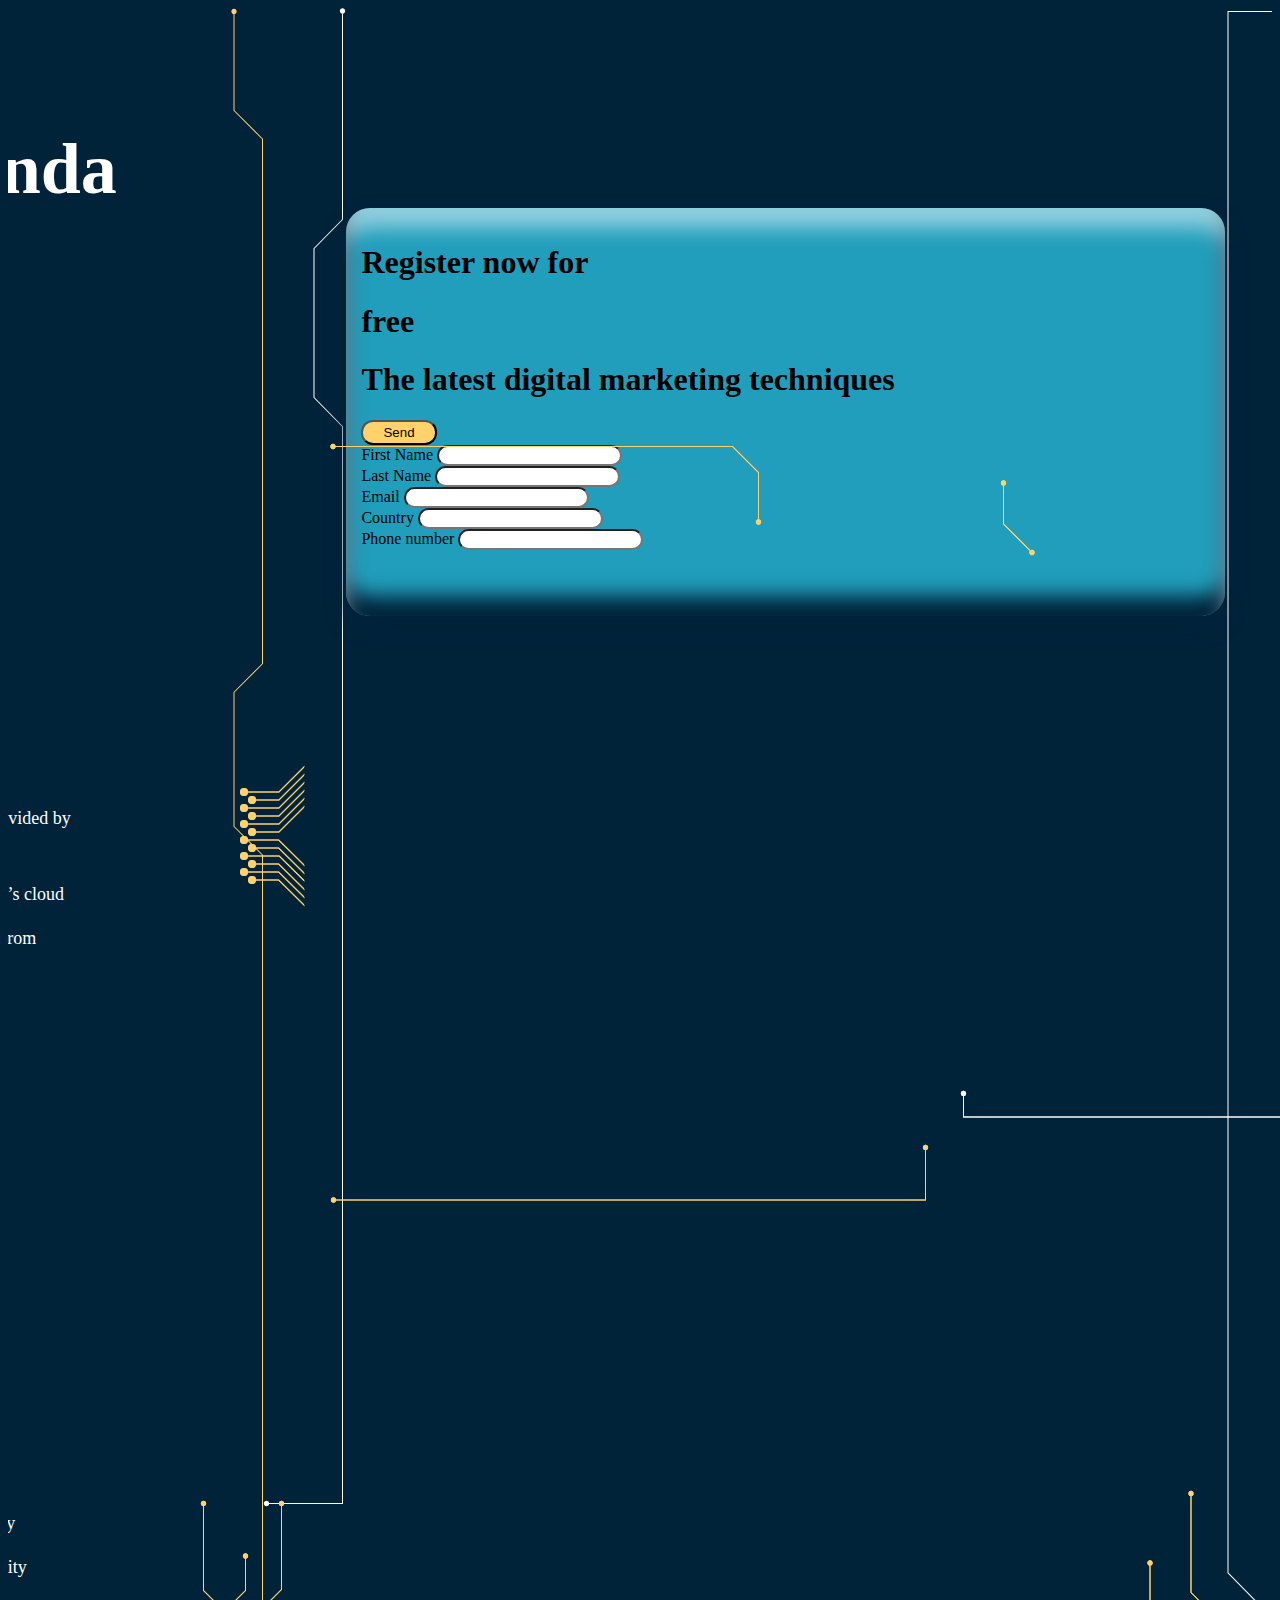
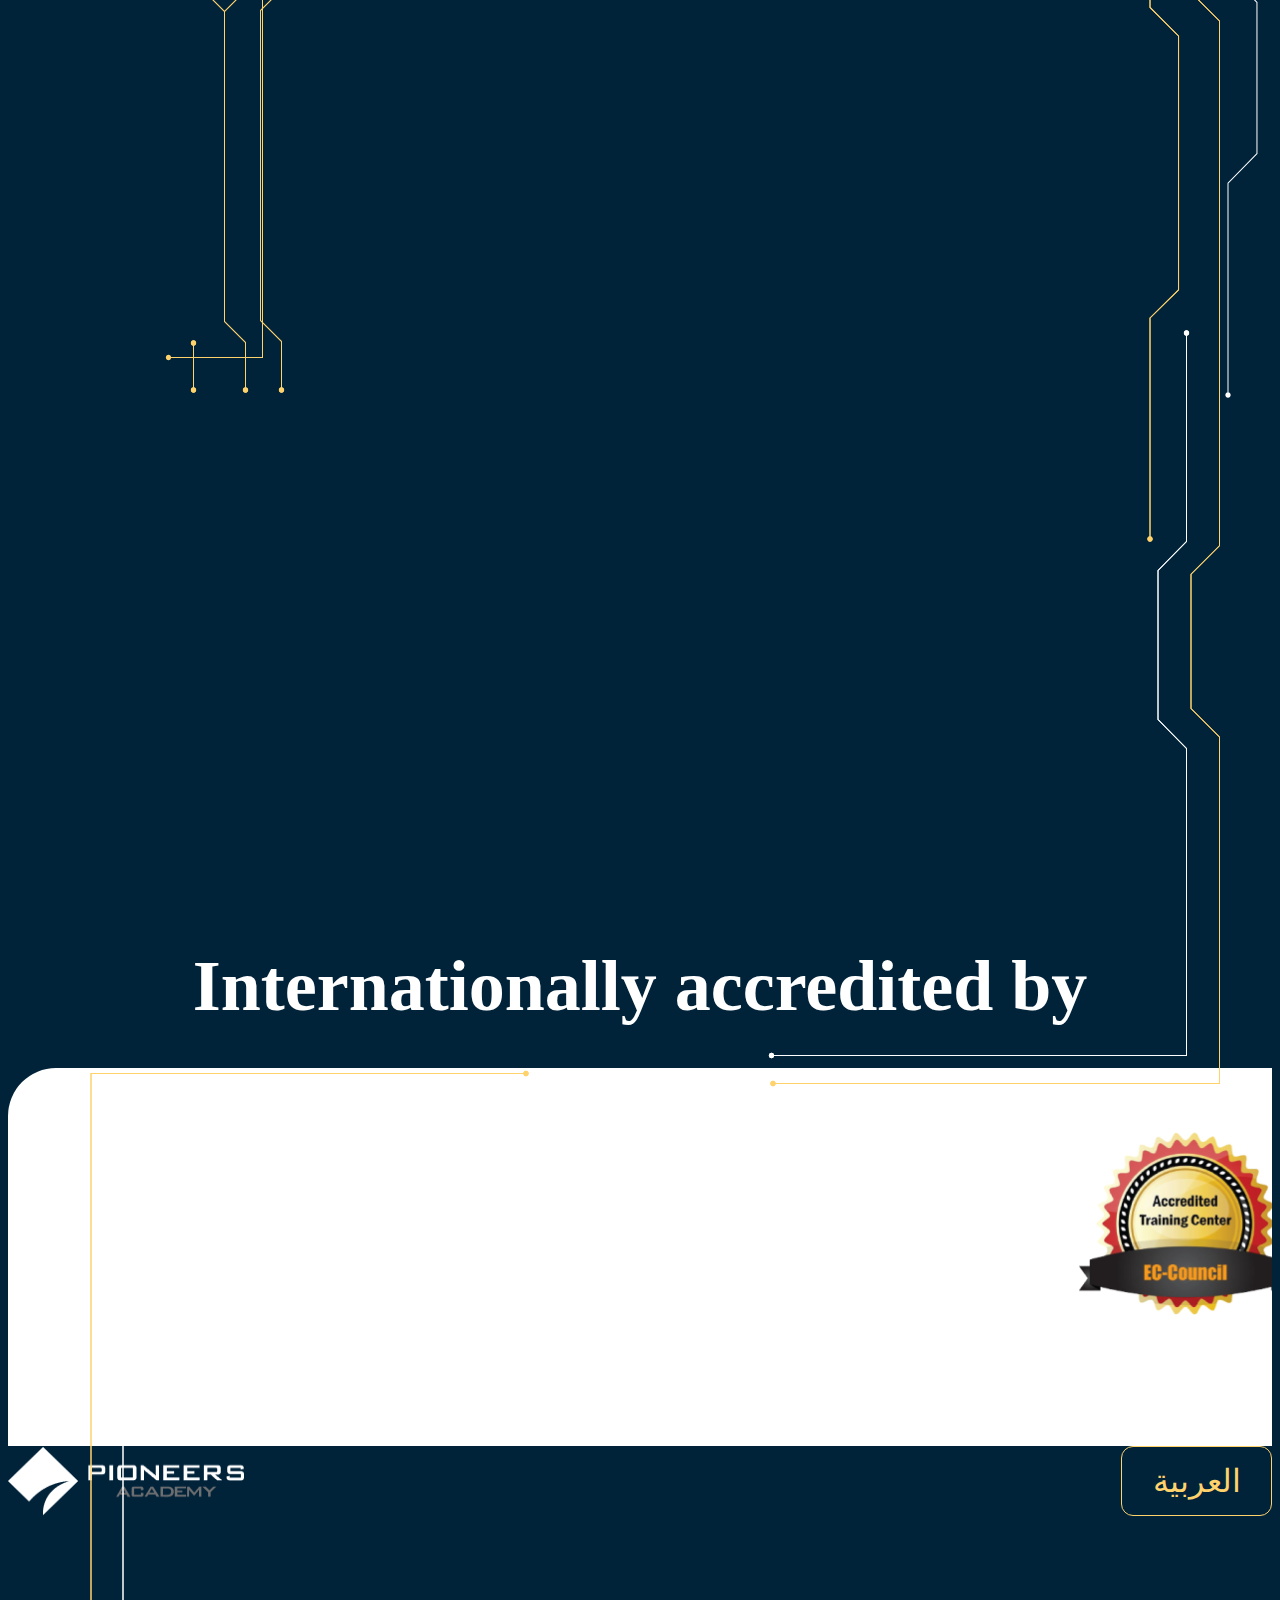
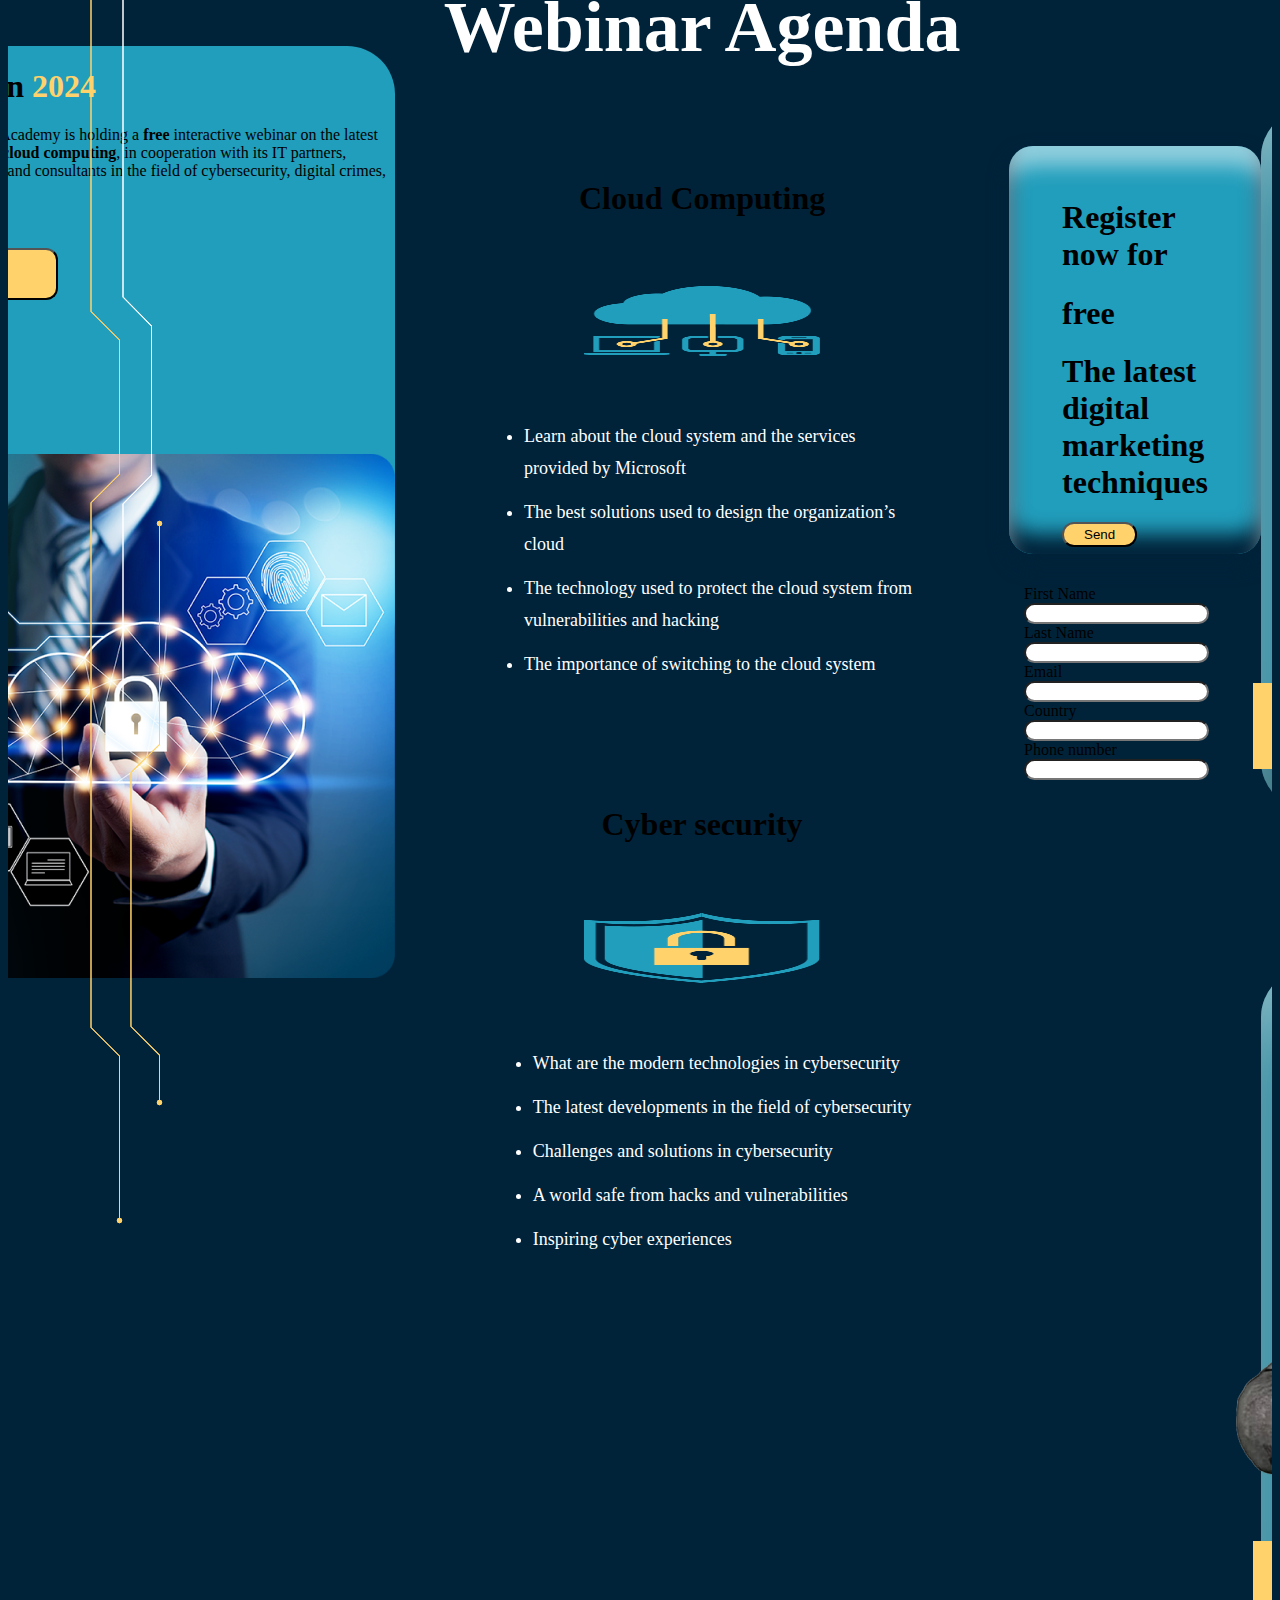
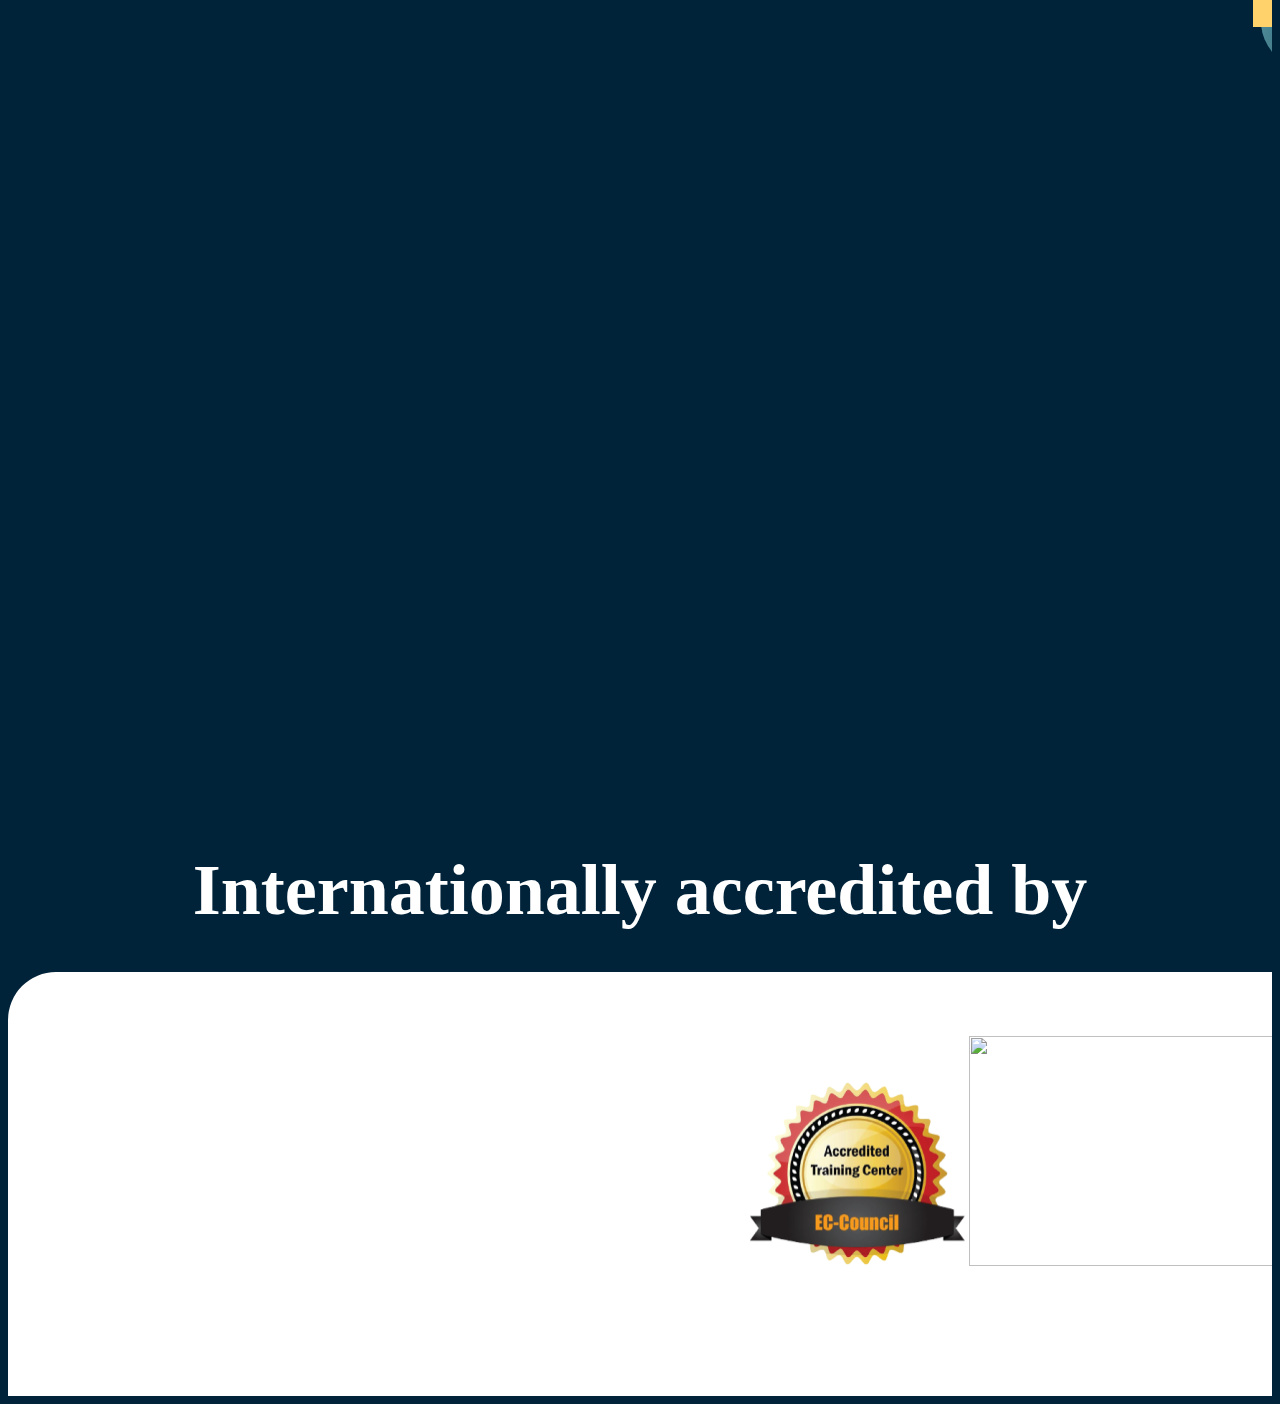
==== commit ba79bab0: "mid" ====
--- a/index.html
+++ b/index.html
@@ -19,91 +19,72 @@
       crossorigin="anonymous"
     ></script>
 
-    <div id="mainNavigation">
-      <nav
-        role="navigation navbar navbar-expand-lg navbar-dark bg-dark"
-        style="height: 100px"
-      >
-        <div
-          class="container py-3 text-center flex-row justify-between"
-          style="height: 100px"
-        >
-          <div class="nav-items">
-            <img src="/assets/logo.png" alt="" class="invert logo img-fluid" />
-            <button class="nav-button">العربية</button>
-          </div>
-        </div>
-      </nav>
-    </div>
-
-    <main class="container mt-5 d-flex flex-column flex-md-col p-20">
-      
-      <div class="container">
-        <div class="d-flex flex-column justify-content-center first">
+    
+    <main class="container-fluid px-0 d-none">
+
+      <!--Hero-->
+      <section class="container-fluid px-0 d-none"  >
+        <div class="d-flex flex-column justify-content-center first" style="margin-bottom:112px">
           <h2 class="heading">Modern technology in</h2>
-          <h1 class="heading2" style="margin-bottom: 80px;">Cybersecurity and Cloud Computing</h1>
-        </div>
-      </div>
-
-      <div
-        style="margin-top:100px;"
-      class="relative container d-flex align-items-center justify-content-center mt-4 hero"
-      >
-
-      <div class="svg1">
-        <svg xmlns="http://www.w3.org/2000/svg" width="153" height="152" viewBox="0 0 153 152" fill="none">
-          <path d="M3.02246 34.7301C4.49522 34.7301 5.68913 33.5362 5.68913 32.0635C5.68913 30.5907 4.49522 29.3968 3.02246 29.3968C1.5497 29.3968 0.355794 30.5907 0.355794 32.0635C0.355794 33.5362 1.5497 34.7301 3.02246 34.7301ZM38.7912 32.0635L38.7912 32.5635L38.9972 32.5635L39.1434 32.4184L38.7912 32.0635ZM67.5069 3.56348L67.5069 3.06348L67.3009 3.06348L67.1547 3.20859L67.5069 3.56348ZM150.128 6.23014C151.6 6.23014 152.794 5.03624 152.794 3.56348C152.794 2.09072 151.6 0.89681 150.128 0.89681C148.655 0.89681 147.461 2.09072 147.461 3.56348C147.461 5.03624 148.655 6.23014 150.128 6.23014ZM3.02246 32.5635L38.7912 32.5635L38.7912 31.5635L3.02246 31.5635L3.02246 32.5635ZM39.1434 32.4184L67.8591 3.91836L67.1547 3.20859L38.439 31.7086L39.1434 32.4184ZM67.5069 4.06348L150.128 4.06348L150.128 3.06348L67.5069 3.06348L67.5069 4.06348Z" fill="#FFD26C"/>
-          <path d="M3.02246 50.7301C4.49522 50.7301 5.68913 49.5362 5.68913 48.0635C5.68913 46.5907 4.49522 45.3968 3.02246 45.3968C1.5497 45.3968 0.355794 46.5907 0.355794 48.0635C0.355794 49.5362 1.5497 50.7301 3.02246 50.7301ZM38.7912 48.0635L38.7912 48.5635L38.9972 48.5635L39.1434 48.4184L38.7912 48.0635ZM67.5069 19.5635L67.5069 19.0635L67.3009 19.0635L67.1547 19.2086L67.5069 19.5635ZM125.946 22.2301C127.419 22.2301 128.613 21.0362 128.613 19.5635C128.613 18.0907 127.419 16.8968 125.946 16.8968C124.473 16.8968 123.279 18.0907 123.279 19.5635C123.279 21.0362 124.473 22.2301 125.946 22.2301ZM3.02246 48.5635L38.7912 48.5635L38.7912 47.5635L3.02246 47.5635L3.02246 48.5635ZM39.1434 48.4184L67.8591 19.9184L67.1547 19.2086L38.439 47.7086L39.1434 48.4184ZM67.5069 20.0635L125.946 20.0635L125.946 19.0635L67.5069 19.0635L67.5069 20.0635Z" fill="#FFD26C"/>
-          <path d="M12.5947 42.7301C14.0675 42.7301 15.2614 41.5362 15.2614 40.0635C15.2614 38.5907 14.0675 37.3968 12.5947 37.3968C11.122 37.3968 9.92806 38.5907 9.92806 40.0635C9.92806 41.5362 11.122 42.7301 12.5947 42.7301ZM38.7915 40.0635L38.7915 40.5635L38.9975 40.5635L39.1437 40.4184L38.7915 40.0635ZM67.5073 11.5635L67.5073 11.0635L67.3013 11.0635L67.155 11.2086L67.5073 11.5635ZM138.037 14.2301C139.51 14.2301 140.704 13.0362 140.704 11.5635C140.704 10.0907 139.51 8.89681 138.037 8.89681C136.564 8.89681 135.37 10.0907 135.37 11.5635C135.37 13.0362 136.564 14.2301 138.037 14.2301ZM12.5947 40.5635L38.7915 40.5635L38.7915 39.5635L12.5947 39.5635L12.5947 40.5635ZM39.1437 40.4184L67.8595 11.9184L67.155 11.2086L38.4393 39.7086L39.1437 40.4184ZM67.5073 12.0635L138.037 12.0635L138.037 11.0635L67.5073 11.0635L67.5073 12.0635Z" fill="#FFD26C"/>
-          <path d="M3.02246 66.7301C4.49522 66.7301 5.68913 65.5362 5.68913 64.0635C5.68913 62.5907 4.49522 61.3968 3.02246 61.3968C1.5497 61.3968 0.355794 62.5907 0.355794 64.0635C0.355794 65.5362 1.5497 66.7301 3.02246 66.7301ZM38.7912 64.0635L38.7912 64.5635L38.9972 64.5635L39.1434 64.4184L38.7912 64.0635ZM67.5069 35.5635L67.5069 35.0635L67.3009 35.0635L67.1547 35.2086L67.5069 35.5635ZM101.764 38.2301C103.237 38.2301 104.431 37.0362 104.431 35.5635C104.431 34.0907 103.237 32.8968 101.764 32.8968C100.291 32.8968 99.0976 34.0907 99.0976 35.5635C99.0976 37.0362 100.291 38.2301 101.764 38.2301ZM3.02246 64.5635L38.7912 64.5635L38.7912 63.5635L3.02246 63.5635L3.02246 64.5635ZM39.1434 64.4184L67.8591 35.9184L67.1547 35.2086L38.439 63.7086L39.1434 64.4184ZM67.5069 36.0635L101.764 36.0635L101.764 35.0635L67.5069 35.0635L67.5069 36.0635Z" fill="#FFD26C"/>
-          <path d="M11.5869 74.7301C13.0597 74.7301 14.2536 73.5362 14.2536 72.0635C14.2536 70.5907 13.0597 69.3968 11.5869 69.3968C10.1142 69.3968 8.92025 70.5907 8.92025 72.0635C8.92025 73.5362 10.1142 74.7301 11.5869 74.7301ZM38.7913 72.0635L38.7913 72.5635L38.9973 72.5635L39.1435 72.4184L38.7913 72.0635ZM67.507 43.5635L67.507 43.0635L67.301 43.0635L67.1548 43.2086L67.507 43.5635ZM89.6735 46.2301C91.1463 46.2301 92.3402 45.0362 92.3402 43.5635C92.3402 42.0907 91.1463 40.8968 89.6735 40.8968C88.2008 40.8968 87.0069 42.0907 87.0069 43.5635C87.0069 45.0362 88.2008 46.2301 89.6735 46.2301ZM11.5869 72.5635L38.7913 72.5635L38.7913 71.5635L11.5869 71.5635L11.5869 72.5635ZM39.1435 72.4184L67.8592 43.9184L67.1548 43.2086L38.4391 71.7086L39.1435 72.4184ZM67.507 44.0635L89.6735 44.0635L89.6735 43.0635L67.507 43.0635L67.507 44.0635Z" fill="#FFD26C"/>
-          <path d="M12.0908 58.7301C13.5636 58.7301 14.7575 57.5362 14.7575 56.0635C14.7575 54.5907 13.5636 53.3968 12.0908 53.3968C10.6181 53.3968 9.42415 54.5907 9.42415 56.0635C9.42415 57.5362 10.6181 58.7301 12.0908 58.7301ZM38.7914 56.0635L38.7914 56.5635L38.9974 56.5635L39.1436 56.4184L38.7914 56.0635ZM67.5071 27.5635L67.5071 27.0635L67.3011 27.0635L67.1549 27.2086L67.5071 27.5635ZM113.855 30.2301C115.328 30.2301 116.522 29.0362 116.522 27.5635C116.522 26.0907 115.328 24.8968 113.855 24.8968C112.383 24.8968 111.189 26.0907 111.189 27.5635C111.189 29.0362 112.383 30.2301 113.855 30.2301ZM12.0908 56.5635L38.7914 56.5635L38.7914 55.5635L12.0908 55.5635L12.0908 56.5635ZM39.1436 56.4184L67.8594 27.9184L67.1549 27.2086L38.4392 55.7086L39.1436 56.4184ZM67.5071 28.0635L113.855 28.0635L113.855 27.0635L67.5071 27.0635L67.5071 28.0635Z" fill="#FFD26C"/>
-          <path d="M12.5947 117.397C14.0675 117.397 15.2614 118.591 15.2614 120.063C15.2614 121.536 14.0675 122.73 12.5947 122.73C11.122 122.73 9.92806 121.536 9.92806 120.063C9.92806 118.591 11.122 117.397 12.5947 117.397ZM38.7915 120.063L38.7915 119.563L38.9975 119.563L39.1437 119.709L38.7915 120.063ZM67.5073 148.563L67.5073 149.063L67.3013 149.063L67.155 148.918L67.5073 148.563ZM150.128 145.897C151.601 145.897 152.795 147.091 152.795 148.563C152.795 150.036 151.601 151.23 150.128 151.23C148.655 151.23 147.461 150.036 147.461 148.563C147.461 147.091 148.655 145.897 150.128 145.897ZM12.5947 119.563L38.7915 119.563L38.7915 120.563L12.5947 120.563L12.5947 119.563ZM39.1437 119.709L67.8595 148.209L67.155 148.918L38.4393 120.418L39.1437 119.709ZM67.5073 148.063L150.128 148.063L150.128 149.063L67.5073 149.063L67.5073 148.063Z" fill="#FFD26C"/>
-          <path d="M12.5947 101.397C14.0675 101.397 15.2614 102.591 15.2614 104.063C15.2614 105.536 14.0675 106.73 12.5947 106.73C11.122 106.73 9.92806 105.536 9.92806 104.063C9.92806 102.591 11.122 101.397 12.5947 101.397ZM38.7915 104.063L38.7915 103.563L38.9975 103.563L39.1437 103.709L38.7915 104.063ZM67.5073 132.563L67.5073 133.063L67.3013 133.063L67.155 132.918L67.5073 132.563ZM125.946 129.897C127.419 129.897 128.613 131.091 128.613 132.563C128.613 134.036 127.419 135.23 125.946 135.23C124.474 135.23 123.28 134.036 123.28 132.563C123.28 131.091 124.474 129.897 125.946 129.897ZM12.5947 103.563L38.7915 103.563L38.7915 104.563L12.5947 104.563L12.5947 103.563ZM39.1437 103.709L67.8595 132.209L67.155 132.918L38.4393 104.418L39.1437 103.709ZM67.5073 132.063L125.946 132.063L125.946 133.063L67.5073 133.063L67.5073 132.063Z" fill="#FFD26C"/>
-          <path d="M12.5947 85.3968C14.0675 85.3968 15.2614 86.5907 15.2614 88.0635C15.2614 89.5362 14.0675 90.7301 12.5947 90.7301C11.122 90.7301 9.92806 89.5362 9.92806 88.0635C9.92806 86.5907 11.122 85.3968 12.5947 85.3968ZM38.7915 88.0635L38.7915 87.5635L38.9975 87.5635L39.1437 87.7086L38.7915 88.0635ZM67.5073 116.563L67.5073 117.063L67.3013 117.063L67.155 116.918L67.5073 116.563ZM101.765 113.897C103.237 113.897 104.431 115.091 104.431 116.563C104.431 118.036 103.237 119.23 101.765 119.23C100.292 119.23 99.098 118.036 99.098 116.563C99.098 115.091 100.292 113.897 101.765 113.897ZM12.5947 87.5635L38.7915 87.5635L38.7915 88.5635L12.5947 88.5635L12.5947 87.5635ZM39.1437 87.7086L67.8595 116.209L67.155 116.918L38.4393 88.4184L39.1437 87.7086ZM67.5073 116.063L101.765 116.063L101.765 117.063L67.5073 117.063L67.5073 116.063Z" fill="#FFD26C"/>
-          <path d="M3.52637 77.3968C4.99913 77.3968 6.19303 78.5907 6.19303 80.0635C6.19303 81.5362 4.99913 82.7301 3.52637 82.7301C2.05361 82.7301 0.8597 81.5362 0.8597 80.0635C0.8597 78.5907 2.05361 77.3968 3.52637 77.3968ZM38.7913 80.0635L38.7913 79.5635L38.9973 79.5635L39.1435 79.7086L38.7913 80.0635ZM67.507 108.563L67.507 109.063L67.301 109.063L67.1548 108.918L67.507 108.563ZM89.6736 105.897C91.1463 105.897 92.3402 107.091 92.3402 108.563C92.3402 110.036 91.1463 111.23 89.6736 111.23C88.2008 111.23 87.0069 110.036 87.0069 108.563C87.0069 107.091 88.2008 105.897 89.6736 105.897ZM3.52637 79.5635L38.7913 79.5635L38.7913 80.5635L3.52637 80.5635L3.52637 79.5635ZM39.1435 79.7086L67.8592 108.209L67.1548 108.918L38.4391 80.4184L39.1435 79.7086ZM67.507 108.063L89.6736 108.063L89.6736 109.063L67.507 109.063L67.507 108.063Z" fill="#FFD26C"/>
-          <path d="M4.03027 93.3968C5.50303 93.3968 6.69694 94.5907 6.69694 96.0635C6.69694 97.5362 5.50303 98.7301 4.03027 98.7301C2.55751 98.7301 1.36361 97.5362 1.36361 96.0635C1.36361 94.5907 2.55751 93.3968 4.03027 93.3968ZM39.2952 96.0635L39.2952 95.5635L39.5012 95.5635L39.6474 95.7086L39.2952 96.0635ZM68.0109 124.563L68.0109 125.063L67.8049 125.063L67.6587 124.918L68.0109 124.563ZM113.855 121.897C115.328 121.897 116.522 123.091 116.522 124.563C116.522 126.036 115.328 127.23 113.855 127.23C112.383 127.23 111.189 126.036 111.189 124.563C111.189 123.091 112.383 121.897 113.855 121.897ZM4.03027 95.5635L39.2952 95.5635L39.2952 96.5635L4.03027 96.5635L4.03027 95.5635ZM39.6474 95.7086L68.3632 124.209L67.6587 124.918L38.943 96.4184L39.6474 95.7086ZM68.0109 124.063L113.855 124.063L113.855 125.063L68.0109 125.063L68.0109 124.063Z" fill="#FFD26C"/>
-          <path d="M4.03027 109.397C5.50303 109.397 6.69694 110.591 6.69694 112.063C6.69694 113.536 5.50303 114.73 4.03027 114.73C2.55751 114.73 1.36361 113.536 1.36361 112.063C1.36361 110.591 2.55751 109.397 4.03027 109.397ZM38.7914 112.063L38.7914 111.563L38.9974 111.563L39.1436 111.709L38.7914 112.063ZM67.5071 140.563L67.5071 141.063L67.3011 141.063L67.1549 140.918L67.5071 140.563ZM138.037 137.897C139.51 137.897 140.704 139.091 140.704 140.563C140.704 142.036 139.51 143.23 138.037 143.23C136.564 143.23 135.37 142.036 135.37 140.563C135.37 139.091 136.564 137.897 138.037 137.897ZM4.03027 111.563L38.7914 111.563L38.7914 112.563L4.03027 112.563L4.03027 111.563ZM39.1436 111.709L67.8594 140.209L67.1549 140.918L38.4392 112.418L39.1436 111.709ZM67.5071 140.063L138.037 140.063L138.037 141.063L67.5071 141.063L67.5071 140.063Z" fill="#FFD26C"/>
-          <ellipse cx="4.03028" cy="32.0635" rx="4.03028" ry="4" fill="#FFD26C"/>
-          <ellipse cx="12.0908" cy="40.0635" rx="4.03028" ry="4" fill="#FFD26C"/>
-          <ellipse cx="4.03028" cy="64.0635" rx="4.03028" ry="4" fill="#FFD26C"/>
-          <ellipse cx="12.0908" cy="72.0635" rx="4.03028" ry="4" fill="#FFD26C"/>
-          <ellipse cx="4.03028" cy="96.0635" rx="4.03028" ry="4" fill="#FFD26C"/>
-          <ellipse cx="12.0908" cy="104.063" rx="4.03028" ry="4" fill="#FFD26C"/>
-          <ellipse cx="4.03028" cy="48.0635" rx="4.03028" ry="4" fill="#FFD26C"/>
-          <ellipse cx="12.0908" cy="56.0635" rx="4.03028" ry="4" fill="#FFD26C"/>
-          <ellipse cx="4.03028" cy="80.0635" rx="4.03028" ry="4" fill="#FFD26C"/>
-          <ellipse cx="12.0908" cy="88.0635" rx="4.03028" ry="4" fill="#FFD26C"/>
-          <ellipse cx="4.03028" cy="112.063" rx="4.03028" ry="4" fill="#FFD26C"/>
-          <ellipse cx="12.0908" cy="120.063" rx="4.03028" ry="4" fill="#FFD26C"/>
-        </svg>
-      </div>
-        <div class="svg2">
-          <svg xmlns="http://www.w3.org/2000/svg" width="432" height="82" viewBox="0 0 432 82" fill="none">
-            <path d="M402.5 3.5V3H402.707L402.854 3.14645L402.5 3.5ZM428.5 29.5L428.854 29.1464L429 29.2929V29.5H428.5ZM431.167 79C431.167 80.4728 429.973 81.6667 428.5 81.6667C427.027 81.6667 425.833 80.4728 425.833 79C425.833 77.5272 427.027 76.3333 428.5 76.3333C429.973 76.3333 431.167 77.5272 431.167 79ZM5.66666 3.5C5.66666 4.97276 4.47275 6.16667 3 6.16667C1.52725 6.16667 0.333344 4.97276 0.333344 3.5C0.333344 2.02724 1.52725 0.833333 3 0.833333C4.47275 0.833333 5.66666 2.02724 5.66666 3.5ZM402.854 3.14645L428.854 29.1464L428.146 29.8536L402.146 3.85355L402.854 3.14645ZM429 29.5V79H428V29.5H429ZM402.5 4H3V3H402.5V4Z" fill="#FFD26C"/>
-          </svg>
-        </div>
-
-        <div class="svg3">
-          <svg xmlns="http://www.w3.org/2000/svg" width="35" height="76" viewBox="0 0 35 76" fill="none">
-            <path d="M0.833333 3C0.833333 4.47276 2.02724 5.66667 3.5 5.66667C4.97276 5.66667 6.16667 4.47276 6.16667 3C6.16667 1.52724 4.97276 0.333333 3.5 0.333333C2.02724 0.333333 0.833333 1.52724 0.833333 3ZM3.5 44H3V44.2071L3.14645 44.3536L3.5 44ZM29.3333 72.5C29.3333 73.9728 30.5272 75.1667 32 75.1667C33.4728 75.1667 34.6667 73.9728 34.6667 72.5C34.6667 71.0272 33.4728 69.8333 32 69.8333C30.5272 69.8333 29.3333 71.0272 29.3333 72.5ZM3 3V44H4V3H3ZM3.14645 44.3536L31.6464 72.8536L32.3536 72.1464L3.85355 43.6464L3.14645 44.3536Z" fill="#FFD26C"/>
+          <h1 class="heading2">Cybersecurity and Cloud Computing</h1>
+        </div>
+        <div class=" relative row hero">
+          <div class="svg1 absolute">
+            <svg xmlns="http://www.w3.org/2000/svg" width="153" height="152" viewBox="0 0 153 152" fill="none">
+              <path d="M3.02246 34.7301C4.49522 34.7301 5.68913 33.5362 5.68913 32.0635C5.68913 30.5907 4.49522 29.3968 3.02246 29.3968C1.5497 29.3968 0.355794 30.5907 0.355794 32.0635C0.355794 33.5362 1.5497 34.7301 3.02246 34.7301ZM38.7912 32.0635L38.7912 32.5635L38.9972 32.5635L39.1434 32.4184L38.7912 32.0635ZM67.5069 3.56348L67.5069 3.06348L67.3009 3.06348L67.1547 3.20859L67.5069 3.56348ZM150.128 6.23014C151.6 6.23014 152.794 5.03624 152.794 3.56348C152.794 2.09072 151.6 0.89681 150.128 0.89681C148.655 0.89681 147.461 2.09072 147.461 3.56348C147.461 5.03624 148.655 6.23014 150.128 6.23014ZM3.02246 32.5635L38.7912 32.5635L38.7912 31.5635L3.02246 31.5635L3.02246 32.5635ZM39.1434 32.4184L67.8591 3.91836L67.1547 3.20859L38.439 31.7086L39.1434 32.4184ZM67.5069 4.06348L150.128 4.06348L150.128 3.06348L67.5069 3.06348L67.5069 4.06348Z" fill="#FFD26C"/>
+              <path d="M3.02246 50.7301C4.49522 50.7301 5.68913 49.5362 5.68913 48.0635C5.68913 46.5907 4.49522 45.3968 3.02246 45.3968C1.5497 45.3968 0.355794 46.5907 0.355794 48.0635C0.355794 49.5362 1.5497 50.7301 3.02246 50.7301ZM38.7912 48.0635L38.7912 48.5635L38.9972 48.5635L39.1434 48.4184L38.7912 48.0635ZM67.5069 19.5635L67.5069 19.0635L67.3009 19.0635L67.1547 19.2086L67.5069 19.5635ZM125.946 22.2301C127.419 22.2301 128.613 21.0362 128.613 19.5635C128.613 18.0907 127.419 16.8968 125.946 16.8968C124.473 16.8968 123.279 18.0907 123.279 19.5635C123.279 21.0362 124.473 22.2301 125.946 22.2301ZM3.02246 48.5635L38.7912 48.5635L38.7912 47.5635L3.02246 47.5635L3.02246 48.5635ZM39.1434 48.4184L67.8591 19.9184L67.1547 19.2086L38.439 47.7086L39.1434 48.4184ZM67.5069 20.0635L125.946 20.0635L125.946 19.0635L67.5069 19.0635L67.5069 20.0635Z" fill="#FFD26C"/>
+              <path d="M12.5947 42.7301C14.0675 42.7301 15.2614 41.5362 15.2614 40.0635C15.2614 38.5907 14.0675 37.3968 12.5947 37.3968C11.122 37.3968 9.92806 38.5907 9.92806 40.0635C9.92806 41.5362 11.122 42.7301 12.5947 42.7301ZM38.7915 40.0635L38.7915 40.5635L38.9975 40.5635L39.1437 40.4184L38.7915 40.0635ZM67.5073 11.5635L67.5073 11.0635L67.3013 11.0635L67.155 11.2086L67.5073 11.5635ZM138.037 14.2301C139.51 14.2301 140.704 13.0362 140.704 11.5635C140.704 10.0907 139.51 8.89681 138.037 8.89681C136.564 8.89681 135.37 10.0907 135.37 11.5635C135.37 13.0362 136.564 14.2301 138.037 14.2301ZM12.5947 40.5635L38.7915 40.5635L38.7915 39.5635L12.5947 39.5635L12.5947 40.5635ZM39.1437 40.4184L67.8595 11.9184L67.155 11.2086L38.4393 39.7086L39.1437 40.4184ZM67.5073 12.0635L138.037 12.0635L138.037 11.0635L67.5073 11.0635L67.5073 12.0635Z" fill="#FFD26C"/>
+              <path d="M3.02246 66.7301C4.49522 66.7301 5.68913 65.5362 5.68913 64.0635C5.68913 62.5907 4.49522 61.3968 3.02246 61.3968C1.5497 61.3968 0.355794 62.5907 0.355794 64.0635C0.355794 65.5362 1.5497 66.7301 3.02246 66.7301ZM38.7912 64.0635L38.7912 64.5635L38.9972 64.5635L39.1434 64.4184L38.7912 64.0635ZM67.5069 35.5635L67.5069 35.0635L67.3009 35.0635L67.1547 35.2086L67.5069 35.5635ZM101.764 38.2301C103.237 38.2301 104.431 37.0362 104.431 35.5635C104.431 34.0907 103.237 32.8968 101.764 32.8968C100.291 32.8968 99.0976 34.0907 99.0976 35.5635C99.0976 37.0362 100.291 38.2301 101.764 38.2301ZM3.02246 64.5635L38.7912 64.5635L38.7912 63.5635L3.02246 63.5635L3.02246 64.5635ZM39.1434 64.4184L67.8591 35.9184L67.1547 35.2086L38.439 63.7086L39.1434 64.4184ZM67.5069 36.0635L101.764 36.0635L101.764 35.0635L67.5069 35.0635L67.5069 36.0635Z" fill="#FFD26C"/>
+              <path d="M11.5869 74.7301C13.0597 74.7301 14.2536 73.5362 14.2536 72.0635C14.2536 70.5907 13.0597 69.3968 11.5869 69.3968C10.1142 69.3968 8.92025 70.5907 8.92025 72.0635C8.92025 73.5362 10.1142 74.7301 11.5869 74.7301ZM38.7913 72.0635L38.7913 72.5635L38.9973 72.5635L39.1435 72.4184L38.7913 72.0635ZM67.507 43.5635L67.507 43.0635L67.301 43.0635L67.1548 43.2086L67.507 43.5635ZM89.6735 46.2301C91.1463 46.2301 92.3402 45.0362 92.3402 43.5635C92.3402 42.0907 91.1463 40.8968 89.6735 40.8968C88.2008 40.8968 87.0069 42.0907 87.0069 43.5635C87.0069 45.0362 88.2008 46.2301 89.6735 46.2301ZM11.5869 72.5635L38.7913 72.5635L38.7913 71.5635L11.5869 71.5635L11.5869 72.5635ZM39.1435 72.4184L67.8592 43.9184L67.1548 43.2086L38.4391 71.7086L39.1435 72.4184ZM67.507 44.0635L89.6735 44.0635L89.6735 43.0635L67.507 43.0635L67.507 44.0635Z" fill="#FFD26C"/>
+              <path d="M12.0908 58.7301C13.5636 58.7301 14.7575 57.5362 14.7575 56.0635C14.7575 54.5907 13.5636 53.3968 12.0908 53.3968C10.6181 53.3968 9.42415 54.5907 9.42415 56.0635C9.42415 57.5362 10.6181 58.7301 12.0908 58.7301ZM38.7914 56.0635L38.7914 56.5635L38.9974 56.5635L39.1436 56.4184L38.7914 56.0635ZM67.5071 27.5635L67.5071 27.0635L67.3011 27.0635L67.1549 27.2086L67.5071 27.5635ZM113.855 30.2301C115.328 30.2301 116.522 29.0362 116.522 27.5635C116.522 26.0907 115.328 24.8968 113.855 24.8968C112.383 24.8968 111.189 26.0907 111.189 27.5635C111.189 29.0362 112.383 30.2301 113.855 30.2301ZM12.0908 56.5635L38.7914 56.5635L38.7914 55.5635L12.0908 55.5635L12.0908 56.5635ZM39.1436 56.4184L67.8594 27.9184L67.1549 27.2086L38.4392 55.7086L39.1436 56.4184ZM67.5071 28.0635L113.855 28.0635L113.855 27.0635L67.5071 27.0635L67.5071 28.0635Z" fill="#FFD26C"/>
+              <path d="M12.5947 117.397C14.0675 117.397 15.2614 118.591 15.2614 120.063C15.2614 121.536 14.0675 122.73 12.5947 122.73C11.122 122.73 9.92806 121.536 9.92806 120.063C9.92806 118.591 11.122 117.397 12.5947 117.397ZM38.7915 120.063L38.7915 119.563L38.9975 119.563L39.1437 119.709L38.7915 120.063ZM67.5073 148.563L67.5073 149.063L67.3013 149.063L67.155 148.918L67.5073 148.563ZM150.128 145.897C151.601 145.897 152.795 147.091 152.795 148.563C152.795 150.036 151.601 151.23 150.128 151.23C148.655 151.23 147.461 150.036 147.461 148.563C147.461 147.091 148.655 145.897 150.128 145.897ZM12.5947 119.563L38.7915 119.563L38.7915 120.563L12.5947 120.563L12.5947 119.563ZM39.1437 119.709L67.8595 148.209L67.155 148.918L38.4393 120.418L39.1437 119.709ZM67.5073 148.063L150.128 148.063L150.128 149.063L67.5073 149.063L67.5073 148.063Z" fill="#FFD26C"/>
+              <path d="M12.5947 101.397C14.0675 101.397 15.2614 102.591 15.2614 104.063C15.2614 105.536 14.0675 106.73 12.5947 106.73C11.122 106.73 9.92806 105.536 9.92806 104.063C9.92806 102.591 11.122 101.397 12.5947 101.397ZM38.7915 104.063L38.7915 103.563L38.9975 103.563L39.1437 103.709L38.7915 104.063ZM67.5073 132.563L67.5073 133.063L67.3013 133.063L67.155 132.918L67.5073 132.563ZM125.946 129.897C127.419 129.897 128.613 131.091 128.613 132.563C128.613 134.036 127.419 135.23 125.946 135.23C124.474 135.23 123.28 134.036 123.28 132.563C123.28 131.091 124.474 129.897 125.946 129.897ZM12.5947 103.563L38.7915 103.563L38.7915 104.563L12.5947 104.563L12.5947 103.563ZM39.1437 103.709L67.8595 132.209L67.155 132.918L38.4393 104.418L39.1437 103.709ZM67.5073 132.063L125.946 132.063L125.946 133.063L67.5073 133.063L67.5073 132.063Z" fill="#FFD26C"/>
+              <path d="M12.5947 85.3968C14.0675 85.3968 15.2614 86.5907 15.2614 88.0635C15.2614 89.5362 14.0675 90.7301 12.5947 90.7301C11.122 90.7301 9.92806 89.5362 9.92806 88.0635C9.92806 86.5907 11.122 85.3968 12.5947 85.3968ZM38.7915 88.0635L38.7915 87.5635L38.9975 87.5635L39.1437 87.7086L38.7915 88.0635ZM67.5073 116.563L67.5073 117.063L67.3013 117.063L67.155 116.918L67.5073 116.563ZM101.765 113.897C103.237 113.897 104.431 115.091 104.431 116.563C104.431 118.036 103.237 119.23 101.765 119.23C100.292 119.23 99.098 118.036 99.098 116.563C99.098 115.091 100.292 113.897 101.765 113.897ZM12.5947 87.5635L38.7915 87.5635L38.7915 88.5635L12.5947 88.5635L12.5947 87.5635ZM39.1437 87.7086L67.8595 116.209L67.155 116.918L38.4393 88.4184L39.1437 87.7086ZM67.5073 116.063L101.765 116.063L101.765 117.063L67.5073 117.063L67.5073 116.063Z" fill="#FFD26C"/>
+              <path d="M3.52637 77.3968C4.99913 77.3968 6.19303 78.5907 6.19303 80.0635C6.19303 81.5362 4.99913 82.7301 3.52637 82.7301C2.05361 82.7301 0.8597 81.5362 0.8597 80.0635C0.8597 78.5907 2.05361 77.3968 3.52637 77.3968ZM38.7913 80.0635L38.7913 79.5635L38.9973 79.5635L39.1435 79.7086L38.7913 80.0635ZM67.507 108.563L67.507 109.063L67.301 109.063L67.1548 108.918L67.507 108.563ZM89.6736 105.897C91.1463 105.897 92.3402 107.091 92.3402 108.563C92.3402 110.036 91.1463 111.23 89.6736 111.23C88.2008 111.23 87.0069 110.036 87.0069 108.563C87.0069 107.091 88.2008 105.897 89.6736 105.897ZM3.52637 79.5635L38.7913 79.5635L38.7913 80.5635L3.52637 80.5635L3.52637 79.5635ZM39.1435 79.7086L67.8592 108.209L67.1548 108.918L38.4391 80.4184L39.1435 79.7086ZM67.507 108.063L89.6736 108.063L89.6736 109.063L67.507 109.063L67.507 108.063Z" fill="#FFD26C"/>
+              <path d="M4.03027 93.3968C5.50303 93.3968 6.69694 94.5907 6.69694 96.0635C6.69694 97.5362 5.50303 98.7301 4.03027 98.7301C2.55751 98.7301 1.36361 97.5362 1.36361 96.0635C1.36361 94.5907 2.55751 93.3968 4.03027 93.3968ZM39.2952 96.0635L39.2952 95.5635L39.5012 95.5635L39.6474 95.7086L39.2952 96.0635ZM68.0109 124.563L68.0109 125.063L67.8049 125.063L67.6587 124.918L68.0109 124.563ZM113.855 121.897C115.328 121.897 116.522 123.091 116.522 124.563C116.522 126.036 115.328 127.23 113.855 127.23C112.383 127.23 111.189 126.036 111.189 124.563C111.189 123.091 112.383 121.897 113.855 121.897ZM4.03027 95.5635L39.2952 95.5635L39.2952 96.5635L4.03027 96.5635L4.03027 95.5635ZM39.6474 95.7086L68.3632 124.209L67.6587 124.918L38.943 96.4184L39.6474 95.7086ZM68.0109 124.063L113.855 124.063L113.855 125.063L68.0109 125.063L68.0109 124.063Z" fill="#FFD26C"/>
+              <path d="M4.03027 109.397C5.50303 109.397 6.69694 110.591 6.69694 112.063C6.69694 113.536 5.50303 114.73 4.03027 114.73C2.55751 114.73 1.36361 113.536 1.36361 112.063C1.36361 110.591 2.55751 109.397 4.03027 109.397ZM38.7914 112.063L38.7914 111.563L38.9974 111.563L39.1436 111.709L38.7914 112.063ZM67.5071 140.563L67.5071 141.063L67.3011 141.063L67.1549 140.918L67.5071 140.563ZM138.037 137.897C139.51 137.897 140.704 139.091 140.704 140.563C140.704 142.036 139.51 143.23 138.037 143.23C136.564 143.23 135.37 142.036 135.37 140.563C135.37 139.091 136.564 137.897 138.037 137.897ZM4.03027 111.563L38.7914 111.563L38.7914 112.563L4.03027 112.563L4.03027 111.563ZM39.1436 111.709L67.8594 140.209L67.1549 140.918L38.4392 112.418L39.1436 111.709ZM67.5071 140.063L138.037 140.063L138.037 141.063L67.5071 141.063L67.5071 140.063Z" fill="#FFD26C"/>
+              <ellipse cx="4.03028" cy="32.0635" rx="4.03028" ry="4" fill="#FFD26C"/>
+              <ellipse cx="12.0908" cy="40.0635" rx="4.03028" ry="4" fill="#FFD26C"/>
+              <ellipse cx="4.03028" cy="64.0635" rx="4.03028" ry="4" fill="#FFD26C"/>
+              <ellipse cx="12.0908" cy="72.0635" rx="4.03028" ry="4" fill="#FFD26C"/>
+              <ellipse cx="4.03028" cy="96.0635" rx="4.03028" ry="4" fill="#FFD26C"/>
+              <ellipse cx="12.0908" cy="104.063" rx="4.03028" ry="4" fill="#FFD26C"/>
+              <ellipse cx="4.03028" cy="48.0635" rx="4.03028" ry="4" fill="#FFD26C"/>
+              <ellipse cx="12.0908" cy="56.0635" rx="4.03028" ry="4" fill="#FFD26C"/>
+              <ellipse cx="4.03028" cy="80.0635" rx="4.03028" ry="4" fill="#FFD26C"/>
+              <ellipse cx="12.0908" cy="88.0635" rx="4.03028" ry="4" fill="#FFD26C"/>
+              <ellipse cx="4.03028" cy="112.063" rx="4.03028" ry="4" fill="#FFD26C"/>
+              <ellipse cx="12.0908" cy="120.063" rx="4.03028" ry="4" fill="#FFD26C"/>
             </svg>
-        </div>
-
-        <div class="svg4">
-          <svg xmlns="http://www.w3.org/2000/svg" width="599" height="59" viewBox="0 0 599 59" fill="none">
-            <path d="M592.833 3.5C592.833 4.97276 594.027 6.16667 595.5 6.16667C596.973 6.16667 598.167 4.97276 598.167 3.5C598.167 2.02724 596.973 0.833333 595.5 0.833333C594.027 0.833333 592.833 2.02724 592.833 3.5ZM595.5 56V56.5H596V56H595.5ZM0.833333 56C0.833333 57.4728 2.02724 58.6667 3.5 58.6667C4.97276 58.6667 6.16667 57.4728 6.16667 56C6.16667 54.5272 4.97276 53.3333 3.5 53.3333C2.02724 53.3333 0.833333 54.5272 0.833333 56ZM595 3.5V56H596V3.5H595ZM595.5 55.5H3.5V56.5H595.5V55.5Z" fill="#FFD26C"/>
+          </div>
+          <div class="svg2 absolute">
+            <svg xmlns="http://www.w3.org/2000/svg" width="432" height="82" viewBox="0 0 432 82" fill="none">
+              <path d="M402.5 3.5V3H402.707L402.854 3.14645L402.5 3.5ZM428.5 29.5L428.854 29.1464L429 29.2929V29.5H428.5ZM431.167 79C431.167 80.4728 429.973 81.6667 428.5 81.6667C427.027 81.6667 425.833 80.4728 425.833 79C425.833 77.5272 427.027 76.3333 428.5 76.3333C429.973 76.3333 431.167 77.5272 431.167 79ZM5.66666 3.5C5.66666 4.97276 4.47275 6.16667 3 6.16667C1.52725 6.16667 0.333344 4.97276 0.333344 3.5C0.333344 2.02724 1.52725 0.833333 3 0.833333C4.47275 0.833333 5.66666 2.02724 5.66666 3.5ZM402.854 3.14645L428.854 29.1464L428.146 29.8536L402.146 3.85355L402.854 3.14645ZM429 29.5V79H428V29.5H429ZM402.5 4H3V3H402.5V4Z" fill="#FFD26C"/>
             </svg>
-        </div>
-     
-      
-        <div class="container-md p-4 hero-content">
-          <div class="text-light ms-2">
-            <h1>
+          </div>
+          <div class="svg3 absolute">
+            <svg xmlns="http://www.w3.org/2000/svg" width="35" height="76" viewBox="0 0 35 76" fill="none">
+              <path d="M0.833333 3C0.833333 4.47276 2.02724 5.66667 3.5 5.66667C4.97276 5.66667 6.16667 4.47276 6.16667 3C6.16667 1.52724 4.97276 0.333333 3.5 0.333333C2.02724 0.333333 0.833333 1.52724 0.833333 3ZM3.5 44H3V44.2071L3.14645 44.3536L3.5 44ZM29.3333 72.5C29.3333 73.9728 30.5272 75.1667 32 75.1667C33.4728 75.1667 34.6667 73.9728 34.6667 72.5C34.6667 71.0272 33.4728 69.8333 32 69.8333C30.5272 69.8333 29.3333 71.0272 29.3333 72.5ZM3 3V44H4V3H3ZM3.14645 44.3536L31.6464 72.8536L32.3536 72.1464L3.85355 43.6464L3.14645 44.3536Z" fill="#FFD26C"/>
+              </svg>
+          </div>
+          <div class="svg4 absolute">
+            <svg xmlns="http://www.w3.org/2000/svg" width="599" height="59" viewBox="0 0 599 59" fill="none">
+              <path d="M592.833 3.5C592.833 4.97276 594.027 6.16667 595.5 6.16667C596.973 6.16667 598.167 4.97276 598.167 3.5C598.167 2.02724 596.973 0.833333 595.5 0.833333C594.027 0.833333 592.833 2.02724 592.833 3.5ZM595.5 56V56.5H596V56H595.5ZM0.833333 56C0.833333 57.4728 2.02724 58.6667 3.5 58.6667C4.97276 58.6667 6.16667 57.4728 6.16667 56C6.16667 54.5272 4.97276 53.3333 3.5 53.3333C2.02724 53.3333 0.833333 54.5272 0.833333 56ZM595 3.5V56H596V3.5H595ZM595.5 55.5H3.5V56.5H595.5V55.5Z" fill="#FFD26C"/>
+              </svg>
+          </div>
+          <div class="svg6 absolute ">
+            <svg xmlns="http://www.w3.org/2000/svg" width="30" height="208" viewBox="0 0 30 208" fill="none">
+              <circle cx="4" cy="4" r="4" fill="#FFD26C"/>
+              <path d="M1.33333 5C1.33333 6.47276 2.52724 7.66667 4 7.66667C5.47276 7.66667 6.66667 6.47276 6.66667 5C6.66667 3.52724 5.47276 2.33333 4 2.33333C2.52724 2.33333 1.33333 3.52724 1.33333 5ZM4 61H3.5V61.2071L3.64645 61.3536L4 61ZM26 83H26.5V82.7929L26.3536 82.6464L26 83ZM23.3333 203.5C23.3333 204.973 24.5272 206.167 26 206.167C27.4728 206.167 28.6667 204.973 28.6667 203.5C28.6667 202.027 27.4728 200.833 26 200.833C24.5272 200.833 23.3333 202.027 23.3333 203.5ZM3.5 5V61H4.5V5H3.5ZM3.64645 61.3536L25.6464 83.3536L26.3536 82.6464L4.35355 60.6464L3.64645 61.3536ZM25.5 83V203.5H26.5V83H25.5Z" fill="#FFD26C"/>
+              <circle cx="26" cy="204" r="3.5" fill="#219EBC" stroke="#FFD26C"/>
+              </svg>
+          </div>
+          <div class="text-light col-md-6  hero-content">
+            <h1 >
               Smart technology vision
               <span style="color: #ffd26c; font-weight: 700">2024</span>
             </h1>
-            <p>
+            <p class="p1">
               Towards a smart technological future, Pioneers Academy is holding
               a
               <b>free</b> interactive webinar on the latest developments in the
@@ -115,12 +96,12 @@
               through experts and consultants in the field of cybersecurity,
               digital crimes, and cloud computing.
             </p>
-
-            <div class="register d-flex align-items-center">
-              <button class="btn1 btn-block">
+  
+            <div class="register   justify-content-between flex-wrap align-items-center  row">
+              <button class="btn1 flex-wrap btn-block col-md-6 ">
                 <span>Register for <b class="ms-1 me-1">free</b> now!</span>
               </button>
-              <div class="d-flex icons">
+              <div class="d-flex icons col-md-6">
                 <div class="d-flex flex-row align-items-center ms-3">
                   <svg
                     width="30"
@@ -139,7 +120,7 @@
                   </svg>
                   <div class="text-light fs-5 subs ms-2">12Feb</div>
                 </div>
-
+  
                 <div class="d-flex flex-row align-items-center ms-3">
                   <svg
                     width="30"
@@ -169,6 +150,469 @@
               </div>
             </div>
           </div>
+          <div class="container col-md-6 p-4 relative ">
+            <img src="/assets/header.png" alt="" class=" img-header w-100" />
+            <div class="svg5 absolute">
+              <svg xmlns="http://www.w3.org/2000/svg" width="647" height="578" viewBox="0 0 647 578" fill="none">
+                <path d="M625 3L625.354 2.64645L625.207 2.5H625V3ZM646 24H646.5V23.7929L646.354 23.6464L646 24ZM646 556L646.354 556.354L646.5 556.207V556H646ZM625 577V577.5H625.207L625.354 577.354L625 577ZM592.833 3C592.833 4.47276 594.027 5.66667 595.5 5.66667C596.973 5.66667 598.167 4.47276 598.167 3C598.167 1.52724 596.973 0.333333 595.5 0.333333C594.027 0.333333 592.833 1.52724 592.833 3ZM3.5 577H3V577.5H3.5V577ZM0.833333 553.5C0.833333 554.973 2.02724 556.167 3.5 556.167C4.97276 556.167 6.16667 554.973 6.16667 553.5C6.16667 552.027 4.97276 550.833 3.5 550.833C2.02724 550.833 0.833333 552.027 0.833333 553.5ZM624.646 3.35355L645.646 24.3536L646.354 23.6464L625.354 2.64645L624.646 3.35355ZM645.5 24V556H646.5V24H645.5ZM645.646 555.646L624.646 576.646L625.354 577.354L646.354 556.354L645.646 555.646ZM625 2.5H595.5V3.5H625V2.5ZM625 576.5H595.5V577.5H625V576.5ZM595.5 576.5H3.5V577.5H595.5V576.5ZM4 577V553.5H3V577H4Z" fill="white"/>
+                </svg>
+            </div>
+          </div>
+        </div>
+  
+        
+       
+      </section>
+      
+      <div class="left-svg">
+        <svg xmlns="http://www.w3.org/2000/svg" width="49" height="493" viewBox="0 0 49 493" fill="none">
+          <path d="M48.1667 490C48.1667 488.527 46.9728 487.333 45.5 487.333C44.0272 487.333 42.8333 488.527 42.8333 490C42.8333 491.473 44.0272 492.667 45.5 492.667C46.9728 492.667 48.1667 491.473 48.1667 490ZM45.5 442.5L46 442.5L46 442.293L45.8536 442.146L45.5 442.5ZM24.5 421.5L24 421.5L24 421.707L24.1464 421.854L24.5 421.5ZM45.5 90.5L45.8536 90.8535L46 90.7071L46 90.5L45.5 90.5ZM48.1667 56C48.1667 54.5273 46.9728 53.3333 45.5 53.3333C44.0272 53.3333 42.8333 54.5273 42.8333 56C42.8333 57.4727 44.0272 58.6667 45.5 58.6667C46.9728 58.6667 48.1667 57.4727 48.1667 56ZM3.5 90.5L3 90.5L3 90.7071L3.14645 90.8535L3.5 90.5ZM6.16667 3.5C6.16667 2.02725 4.97277 0.833343 3.50001 0.833343C2.02725 0.833343 0.833338 2.02725 0.833338 3.5C0.833338 4.97275 2.02725 6.16666 3.50001 6.16666C4.97277 6.16666 6.16667 4.97275 6.16667 3.5ZM46 490L46 442.5L45 442.5L45 490L46 490ZM45.8536 442.146L24.8536 421.146L24.1464 421.854L45.1464 442.854L45.8536 442.146ZM25 421.5L25 111.5L24 111.5L24 421.5L25 421.5ZM24.8536 111.854L45.8536 90.8535L45.1465 90.1465L24.1465 111.146L24.8536 111.854ZM46 90.5L46 56L45 56L45 90.5L46 90.5ZM24.8536 111.146L3.85356 90.1465L3.14645 90.8535L24.1465 111.854L24.8536 111.146ZM4 90.5L4.00001 3.5L3.00001 3.5L3 90.5L4 90.5Z" fill="#FFD26C"/>
+        </svg>
+      </div>
+      <div class="left-res">
+        <svg xmlns="http://www.w3.org/2000/svg" width="48" height="493" viewBox="0 0 48 493" fill="none">
+          <path d="M47.6667 490C47.6667 488.527 46.4728 487.333 45 487.333C43.5272 487.333 42.3333 488.527 42.3333 490C42.3333 491.473 43.5272 492.667 45 492.667C46.4728 492.667 47.6667 491.473 47.6667 490ZM45 442.5L45.5 442.5L45.5 442.293L45.3536 442.146L45 442.5ZM24 421.5L23.5 421.5L23.5 421.707L23.6464 421.854L24 421.5ZM45 90.5L45.3536 90.8535L45.5 90.7071L45.5 90.5L45 90.5ZM47.6667 56C47.6667 54.5273 46.4728 53.3333 45 53.3333C43.5272 53.3333 42.3333 54.5273 42.3333 56C42.3333 57.4727 43.5272 58.6667 45 58.6667C46.4728 58.6667 47.6667 57.4727 47.6667 56ZM3 90.5L2.5 90.5L2.5 90.7071L2.64645 90.8535L3 90.5ZM5.66667 3.5C5.66667 2.02725 4.47277 0.833343 3.00001 0.833343C1.52725 0.833343 0.333338 2.02725 0.333338 3.5C0.333338 4.97275 1.52725 6.16666 3.00001 6.16666C4.47277 6.16666 5.66667 4.97275 5.66667 3.5ZM45.5 490L45.5 442.5L44.5 442.5L44.5 490L45.5 490ZM45.3536 442.146L24.3536 421.146L23.6464 421.854L44.6464 442.854L45.3536 442.146ZM24.5 421.5L24.5 111.5L23.5 111.5L23.5 421.5L24.5 421.5ZM24.3536 111.854L45.3536 90.8535L44.6465 90.1465L23.6465 111.146L24.3536 111.854ZM45.5 90.5L45.5 56L44.5 56L44.5 90.5L45.5 90.5ZM24.3536 111.146L3.35356 90.1465L2.64645 90.8535L23.6465 111.854L24.3536 111.146ZM3.5 90.5L3.50001 3.5L2.50001 3.5L2.5 90.5L3.5 90.5Z" fill="#FFD26C"/>
+        </svg>
+      </div>
+      <div class="left-res1">
+        <svg xmlns="http://www.w3.org/2000/svg" width="6" height="357" viewBox="0 0 6 357" fill="none">
+          <path d="M0.333333 3C0.333333 4.47276 1.52724 5.66667 3 5.66667C4.47276 5.66667 5.66667 4.47276 5.66667 3C5.66667 1.52724 4.47276 0.333333 3 0.333333C1.52724 0.333333 0.333333 1.52724 0.333333 3ZM0.333349 354C0.333349 355.473 1.52726 356.667 3.00002 356.667C4.47277 356.667 5.66668 355.473 5.66668 354C5.66668 352.527 4.47277 351.333 3.00002 351.333C1.52726 351.333 0.333349 352.527 0.333349 354ZM2.5 3L2.50002 354L3.50002 354L3.5 3L2.5 3Z" fill="#FFD26C"/>
+        </svg>
+      </div>
+      <div class="left-svg1">
+        <svg xmlns="http://www.w3.org/2000/svg" width="25" height="493" viewBox="0 0 25 493" fill="none">
+          <path d="M24.1667 490C24.1667 488.527 22.9728 487.333 21.5 487.333C20.0272 487.333 18.8333 488.527 18.8333 490C18.8333 491.473 20.0272 492.667 21.5 492.667C22.9728 492.667 24.1667 491.473 24.1667 490ZM21.4999 441.5L21.9999 441.5L21.9999 441.293L21.8535 441.146L21.4999 441.5ZM0.499961 420.5L-3.92255e-05 420.5L-3.9228e-05 420.707L0.146407 420.854L0.499961 420.5ZM0.499963 110.5L0.146409 110.146L-3.74337e-05 110.293L-3.74362e-05 110.5L0.499963 110.5ZM21.4999 89.5L21.8535 89.8535L21.9999 89.7071L21.9999 89.5L21.4999 89.5ZM24.1666 3.5C24.1666 2.02725 22.9727 0.833344 21.4999 0.833344C20.0272 0.833343 18.8333 2.02725 18.8333 3.5C18.8333 4.97275 20.0272 6.16666 21.4999 6.16666C22.9727 6.16666 24.1666 4.97275 24.1666 3.5ZM22 490L21.9999 441.5L20.9999 441.5L21 490L22 490ZM21.8535 441.146L0.853515 420.146L0.146407 420.854L21.1464 441.854L21.8535 441.146ZM0.999961 420.5L0.999963 110.5L-3.74362e-05 110.5L-3.92255e-05 420.5L0.999961 420.5ZM0.853516 110.854L21.8535 89.8535L21.1464 89.1465L0.146409 110.146L0.853516 110.854ZM21.9999 89.5L21.9999 3.5L20.9999 3.5L20.9999 89.5L21.9999 89.5Z" fill="#FFD26C"/>
+        </svg>
+      </div>
+      <div class="left-svg2">
+        <svg xmlns="http://www.w3.org/2000/svg" width="7" height="53" viewBox="0 0 7 53" fill="none">
+          <path d="M0.833333 3C0.833333 4.47276 2.02724 5.66667 3.5 5.66667C4.97276 5.66667 6.16667 4.47276 6.16667 3C6.16667 1.52724 4.97276 0.333333 3.5 0.333333C2.02724 0.333333 0.833333 1.52724 0.833333 3ZM0.833333 50C0.833333 51.4728 2.02724 52.6667 3.5 52.6667C4.97276 52.6667 6.16667 51.4728 6.16667 50C6.16667 48.5272 4.97276 47.3333 3.5 47.3333C2.02724 47.3333 0.833333 48.5272 0.833333 50ZM3 3V50H4V3H3Z" fill="#FFD26C"/>
+        </svg>
+      </div>
+  
+      <section class="container-fluid px-0 d-none">
+        <div
+        class="container d-flex align-items-center justify-content-center mt-4"
+      >
+        <div class="container">
+          <div class="d-flex flex-column justify-content-between" style="margin-top:120px">
+            <h1 class="heading2 mt-4 py-4" >Webinar Agenda</h1>
+            <div class="row con-cloud">
+              <div class="cloud col-md-6">
+                <h1 class="text-light">Cloud Computing</h1>
+                <img
+                  src="/assets/icon1.png"
+                  alt=""
+                  class="invert  img-fluid"
+                />
+                <div class="width">
+                <ul>
+                  <li class="text-light">
+                    Learn about the cloud system and the services provided by
+                    Microsoft
+                  </li>
+                  <li class="text-light">
+                    The best solutions used to design the organization’s cloud
+                  </li>
+                  <li class="text-light">
+                    The technology used to protect the cloud system from
+                    vulnerabilities and hacking
+                  </li>
+                  <li class="text-light">
+                    The importance of switching to the cloud system
+                  </li>
+                </ul></div>
+              </div>
+              <div class="cloud col-md-6">
+                <h1 class="text-light">Cyber security</h1>
+                <img
+                  src="/assets/icon2.png"
+                  alt=""
+                  class="invert  img-fluid"
+                />
+                <div class="width">
+                <ul>
+                  <li class="text-light">
+                    What are the modern technologies in cybersecurity
+                  </li>
+                  <li class="text-light">
+                    The latest developments in the field of cybersecurity
+                  </li>
+                  <li class="text-light">
+                    Challenges and solutions in cybersecurity
+                  </li>
+                  <li class="text-light">
+                    A world safe from hacks and vulnerabilities
+                  </li>
+                  <li class="text-light">Inspiring cyber experiences</li>
+                </ul></div>
+              </div>
+            </div>
+          </div>
+       
+      </div>
+      </section>
+      
+      <div class="right-svg3 d-none">
+        <svg xmlns="http://www.w3.org/2000/svg" width="33" height="582" viewBox="0 0 33 582" fill="none">
+          <path d="M0.333333 3C0.333333 4.47276 1.52724 5.66667 3 5.66667C4.47276 5.66667 5.66667 4.47276 5.66667 3C5.66667 1.52724 4.47276 0.333333 3 0.333333C1.52724 0.333333 0.333333 1.52724 0.333333 3ZM3 47.4577H2.5V47.6648L2.6465 47.8113L3 47.4577ZM31.5492 75.9988H32.0492V75.7916L31.9027 75.6452L31.5492 75.9988ZM31.5492 329.772L31.9007 330.128L32.0492 329.981V329.772H31.5492ZM3 357.994L2.64849 357.639L2.5 357.785V357.994H3ZM0.333333 579C0.333333 580.473 1.52724 581.667 3 581.667C4.47276 581.667 5.66667 580.473 5.66667 579C5.66667 577.527 4.47276 576.333 3 576.333C1.52724 576.333 0.333333 577.527 0.333333 579ZM2.5 3V47.4577H3.5V3H2.5ZM2.6465 47.8113L31.1957 76.3524L31.9027 75.6452L3.3535 47.1041L2.6465 47.8113ZM31.0492 75.9988V329.772H32.0492V75.9988H31.0492ZM31.1977 329.417L2.64849 357.639L3.35151 358.35L31.9007 330.128L31.1977 329.417ZM2.5 357.994V579H3.5V357.994H2.5Z" fill="#FFD26C"/>
+        </svg>
+      </div>
+      <div class="right-svg">
+        <svg xmlns="http://www.w3.org/2000/svg" width="450" height="1197" viewBox="0 0 450 1197" fill="none">
+          <path d="M418.333 3.5C418.333 4.97276 419.527 6.16667 421 6.16667C422.473 6.16667 423.667 4.97276 423.667 3.5C423.667 2.02724 422.473 0.833333 421 0.833333C419.527 0.833333 418.333 2.02724 418.333 3.5ZM421 102.5H420.5V102.707L420.646 102.854L421 102.5ZM449.5 131H450V130.793L449.854 130.646L449.5 131ZM449.5 655.75L449.854 656.104L450 655.957V655.75H449.5ZM421 684.25L420.646 683.896L420.5 684.043V684.25H421ZM421 818.5H420.5V818.707L420.646 818.854L421 818.5ZM449.5 847H450V846.793L449.854 846.646L449.5 847ZM449.5 1193.5V1194H450V1193.5H449.5ZM0.333333 1193.5C0.333333 1194.97 1.52724 1196.17 3 1196.17C4.47276 1196.17 5.66667 1194.97 5.66667 1193.5C5.66667 1192.03 4.47276 1190.83 3 1190.83C1.52724 1190.83 0.333333 1192.03 0.333333 1193.5ZM420.5 3.5V102.5H421.5V3.5H420.5ZM420.646 102.854L449.146 131.354L449.854 130.646L421.354 102.146L420.646 102.854ZM449 131V655.75H450V131H449ZM449.146 655.396L420.646 683.896L421.354 684.604L449.854 656.104L449.146 655.396ZM420.5 684.25V818.5H421.5V684.25H420.5ZM420.646 818.854L449.146 847.354L449.854 846.646L421.354 818.146L420.646 818.854ZM449 847V1193.5H450V847H449ZM449.5 1193H3V1194H449.5V1193Z" fill="#FFD26C"/>
+        </svg>
+  
+      </div>
+      <div class="right-res">
+        <svg xmlns="http://www.w3.org/2000/svg" width="98" height="1953" viewBox="0 0 98 1953" fill="none">
+          <path d="M66.3333 3.5C66.3333 4.97276 67.5272 6.16667 69 6.16667C70.4728 6.16667 71.6667 4.97276 71.6667 3.5C71.6667 2.02724 70.4728 0.833333 69 0.833333C67.5272 0.833333 66.3333 2.02724 66.3333 3.5ZM69 102.5H68.5V102.707L68.6464 102.854L69 102.5ZM97.5 131H98V130.793L97.8536 130.646L97.5 131ZM97.5 655.75L97.8536 656.104L98 655.957V655.75H97.5ZM69 684.25L68.6464 683.896L68.5 684.043V684.25H69ZM69 818.5H68.5V818.707L68.6464 818.854L69 818.5ZM97.5 847H98V846.793L97.8536 846.646L97.5 847ZM97.5 1949.5V1950H98V1949.5H97.5ZM0.833333 1949.5C0.833333 1950.97 2.02724 1952.17 3.5 1952.17C4.97276 1952.17 6.16667 1950.97 6.16667 1949.5C6.16667 1948.03 4.97276 1946.83 3.5 1946.83C2.02724 1946.83 0.833333 1948.03 0.833333 1949.5ZM68.5 3.5V102.5H69.5V3.5H68.5ZM68.6464 102.854L97.1464 131.354L97.8536 130.646L69.3536 102.146L68.6464 102.854ZM97 131V655.75H98V131H97ZM97.1464 655.396L68.6464 683.896L69.3536 684.604L97.8536 656.104L97.1464 655.396ZM68.5 684.25V818.5H69.5V684.25H68.5ZM68.6464 818.854L97.1464 847.354L97.8536 846.646L69.3536 818.146L68.6464 818.854ZM97 847V1949.5H98V847H97ZM97.5 1949H3.5V1950H97.5V1949Z" fill="#FFD26C"/>
+        </svg>
+      </div>
+      <div class="right-res1">
+        <svg xmlns="http://www.w3.org/2000/svg" width="83" height="1499" viewBox="0 0 83 1499" fill="none">
+          <path d="M82.1667 3C82.1667 4.47276 80.9728 5.66667 79.5 5.66667C78.0272 5.66667 76.8333 4.47276 76.8333 3C76.8333 1.52724 78.0272 0.333333 79.5 0.333333C80.9728 0.333333 82.1667 1.52724 82.1667 3ZM79.5 211.5H80V211.705L79.8566 211.85L79.5 211.5ZM51 240.5H50.5V240.295L50.6434 240.15L51 240.5ZM51 389.5L50.6434 389.85L50.5 389.705V389.5H51ZM79.5 418.5L79.8566 418.15L80 418.295V418.5H79.5ZM79.5 1495.5H80V1496H79.5V1495.5ZM6.16666 1495.5C6.16666 1496.97 4.97276 1498.17 3.5 1498.17C2.02724 1498.17 0.833336 1496.97 0.833336 1495.5C0.833336 1494.03 2.02724 1492.83 3.5 1492.83C4.97276 1492.83 6.16666 1494.03 6.16666 1495.5ZM80 3V211.5H79V3L80 3ZM79.8566 211.85L51.3566 240.85L50.6434 240.15L79.1434 211.15L79.8566 211.85ZM51.5 240.5V389.5H50.5V240.5H51.5ZM51.3566 389.15L79.8566 418.15L79.1434 418.85L50.6434 389.85L51.3566 389.15ZM80 418.5V1495.5H79V418.5H80ZM79.5 1496H3.5V1495H79.5V1496Z" fill="white"/>
+        </svg>
+      </div>
+  
+  
+      <div class="right-svg1">
+        <svg xmlns="http://www.w3.org/2000/svg" width="422" height="729" viewBox="0 0 422 729" fill="none">
+          <path d="M421.167 3C421.167 4.47276 419.973 5.66667 418.5 5.66667C417.027 5.66667 415.833 4.47276 415.833 3C415.833 1.52724 417.027 0.333333 418.5 0.333333C419.973 0.333333 421.167 1.52724 421.167 3ZM418.5 211.5H419V211.705L418.857 211.85L418.5 211.5ZM390 240.5H389.5V240.295L389.643 240.15L390 240.5ZM390 389.5L389.643 389.85L389.5 389.705V389.5H390ZM418.5 418.5L418.857 418.15L419 418.295V418.5H418.5ZM418.5 725.5H419V726H418.5V725.5ZM6.16666 725.5C6.16666 726.973 4.97275 728.167 3.5 728.167C2.02725 728.167 0.833344 726.973 0.833344 725.5C0.833344 724.027 2.02725 722.833 3.5 722.833C4.97275 722.833 6.16666 724.027 6.16666 725.5ZM419 3V211.5H418V3L419 3ZM418.857 211.85L390.357 240.85L389.643 240.15L418.143 211.15L418.857 211.85ZM390.5 240.5V389.5H389.5V240.5H390.5ZM390.357 389.15L418.857 418.15L418.143 418.85L389.643 389.85L390.357 389.15ZM419 418.5V725.5H418V418.5H419ZM418.5 726H3.5V725H418.5V726Z" fill="white"/>
+        </svg>
+  
+      </div>
+  
+      <section class="container d-flex justify-content-center px-0 d-none">
+        <div
+      class="registration row "
+    >
+      <div
+        class="col-md-6 "
+  
+      >
+        <h1 class="text-light fs-2 text-center">Register now for</h1>
+        <h1 class="fw-bold text-light mb-3 text-center">free</h1>
+        <h1 class="fs-6 lh-1 mb-3 text-center">
+          The latest digital marketing techniques
+        </h1>
+        <div class="d-flex justify-content-center align-items-center">
+          <button class="btn2 btn-block mt-4">Send</button>
+        </div>
+      </div>
+      <form id="form-control" class="container  col-md-6 ">
+        <div class="row">
+          <div class="col-md-6 mb-3">
+            <label for="firstName" class="form-label">First Name</label>
+            <input type="text" class="form-control" id="firstName" />
+          </div>
+          <div class="col-md-6 mb-3">
+            <label for="lastName" class="form-label">Last Name</label>
+            <input type="text" class="form-control" id="lastName" />
+          </div>
+        </div>
+        <div class="row">
+          <div class="col-md-12 mb-3">
+            <label for="email" class="form-label">Email</label>
+            <input type="email" class="form-control" id="email" />
+          </div>
+        </div>
+        <div class="row">
+          <div class="col-md-4 mb-3">
+            <label for="country" class="form-label">Country</label>
+            <input type="text" class="form-control" id="country" />
+          </div>
+          <div class="col-md-8 ">
+            <label for="phone" class="form-label">Phone number</label>
+            <input type="tel" class="form-control" id="phone" />
+          </div>
+        </div>
+      </form>
+        </div>
+      </section>
+  
+      <div class="left1">
+        <svg xmlns="http://www.w3.org/2000/svg" width="439" height="1754" viewBox="0 0 439 1754" fill="none">
+          <path d="M32.1667 1750.5C32.1667 1749.03 30.9728 1747.83 29.5001 1747.83C28.0273 1747.83 26.8334 1749.03 26.8334 1750.5C26.8334 1751.97 28.0273 1753.17 29.5001 1753.17C30.9728 1753.17 32.1667 1751.97 32.1667 1750.5ZM29.5001 1586H30.0001V1585.79L29.8536 1585.65L29.5001 1586ZM1.00012 1557.5H0.500122V1557.71L0.646576 1557.85L1.00012 1557.5ZM1.00012 1032.75L0.646576 1032.4L0.500122 1032.54V1032.75H1.00012ZM29.5001 1004.25L29.8536 1004.6L30.0001 1004.46V1004.25H29.5001ZM29.5001 870H30.0001V869.793L29.8536 869.646L29.5001 870ZM1.00012 841.5H0.500122V841.707L0.646576 841.854L1.00012 841.5ZM1.00012 3.5V3H0.500122V3.5H1.00012ZM438.667 3.5C438.667 2.02722 437.473 0.833374 436 0.833374C434.527 0.833374 433.333 2.02722 433.333 3.5C433.333 4.97278 434.527 6.16663 436 6.16663C437.473 6.16663 438.667 4.97278 438.667 3.5ZM30.0001 1750.5V1586H29.0001V1750.5H30.0001ZM29.8536 1585.65L1.35367 1557.15L0.646576 1557.85L29.1465 1586.35L29.8536 1585.65ZM1.50012 1557.5V1032.75H0.500122V1557.5H1.50012ZM1.35367 1033.1L29.8536 1004.6L29.1465 1003.9L0.646576 1032.4L1.35367 1033.1ZM30.0001 1004.25V870H29.0001V1004.25H30.0001ZM29.8536 869.646L1.35367 841.146L0.646576 841.854L29.1465 870.354L29.8536 869.646ZM1.50012 841.5V3.5H0.500122V841.5H1.50012ZM1.00012 4H436V3H1.00012V4Z" fill="#FFD26C"/>
+        </svg>
+      </div>
+      <div class="left1-res">
+        <svg xmlns="http://www.w3.org/2000/svg" width="82" height="1990" viewBox="0 0 82 1990" fill="none">
+          <path d="M0.333333 1987C0.333333 1985.53 1.52724 1984.33 3 1984.33C4.47276 1984.33 5.66667 1985.53 5.66667 1987C5.66667 1988.47 4.47276 1989.67 3 1989.67C1.52724 1989.67 0.333333 1988.47 0.333333 1987ZM3 1775.16H2.5V1774.96L2.64341 1774.81L3 1775.16ZM31.9597 1745.7H32.4597V1745.9L32.3163 1746.05L31.9597 1745.7ZM31.9597 1594.31L32.3163 1593.96L32.4597 1594.11V1594.31H31.9597ZM3 1564.85L2.64341 1565.2L2.5 1565.05V1564.85H3ZM3 3.5H2.5V3H3V3.5ZM76.3333 3.5C76.3333 2.02722 77.5272 0.833374 79 0.833374C80.4728 0.833374 81.6667 2.02722 81.6667 3.5C81.6667 4.97278 80.4728 6.16663 79 6.16663C77.5272 6.16663 76.3333 4.97278 76.3333 3.5ZM2.5 1987V1775.16H3.5V1987H2.5ZM2.64341 1774.81L31.6031 1745.35L32.3163 1746.05L3.35659 1775.51L2.64341 1774.81ZM31.4597 1745.7V1594.31H32.4597V1745.7H31.4597ZM31.6031 1594.66L2.64341 1565.2L3.35659 1564.5L32.3163 1593.96L31.6031 1594.66ZM2.5 1564.85V3.5H3.5V1564.85H2.5ZM3 3H79V4H3V3Z" fill="white"/>
+        </svg>
+      </div>
+      <div class="left2">
+        <svg xmlns="http://www.w3.org/2000/svg" width="411" height="1221" viewBox="0 0 411 1221" fill="none">
+          <path d="M0.333333 1217.5C0.333333 1216.03 1.52724 1214.83 3 1214.83C4.47276 1214.83 5.66667 1216.03 5.66667 1217.5C5.66667 1218.97 4.47276 1220.17 3 1220.17C1.52724 1220.17 0.333333 1218.97 0.333333 1217.5ZM3 1009H2.5V1008.8L2.64339 1008.65L3 1009ZM31.5 980H32V980.205L31.8566 980.35L31.5 980ZM31.5 831L31.8566 830.65L32 830.795V831H31.5ZM3 802L2.64339 802.35L2.5 802.205V802H3ZM3 3.5H2.5V3H3V3.5ZM404.833 3.5C404.833 2.02722 406.027 0.833374 407.5 0.833374C408.973 0.833374 410.167 2.02722 410.167 3.5C410.167 4.97278 408.973 6.16663 407.5 6.16663C406.027 6.16663 404.833 4.97278 404.833 3.5ZM2.5 1217.5V1009H3.5V1217.5L2.5 1217.5ZM2.64339 1008.65L31.1434 979.65L31.8566 980.35L3.35661 1009.35L2.64339 1008.65ZM31 980V831H32V980H31ZM31.1434 831.35L2.64339 802.35L3.35661 801.65L31.8566 830.65L31.1434 831.35ZM2.5 802V3.5H3.5V802H2.5ZM3 3H407.5V4H3V3Z" fill="white"/>
+          </svg>
+      </div>
+      <div class="left2-res">
+        <svg xmlns="http://www.w3.org/2000/svg" width="97" height="2493" viewBox="0 0 97 2493" fill="none">
+          <path d="M32.1668 2490C32.1668 2488.53 30.9729 2487.33 29.5001 2487.33C28.0273 2487.33 26.8334 2488.53 26.8334 2490C26.8334 2491.47 28.0273 2492.67 29.5001 2492.67C30.9729 2492.67 32.1668 2491.47 32.1668 2490ZM29.5001 2325.5H30.0001V2325.29L29.8536 2325.15L29.5001 2325.5ZM1.00012 2297H0.500122V2297.21L0.646568 2297.35L1.00012 2297ZM1.00012 1772.25L0.646568 1771.9L0.500122 1772.04V1772.25H1.00012ZM29.5001 1743.75L29.8536 1744.1L30.0001 1743.96V1743.75H29.5001ZM29.5001 1609.5H30.0001V1609.29L29.8536 1609.15L29.5001 1609.5ZM1.00012 1581H0.500122V1581.21L0.646568 1581.35L1.00012 1581ZM1.00012 3.5V3H0.500122V3.5H1.00012ZM96.6667 3.5C96.6667 2.02734 95.4728 0.833252 94 0.833252C92.5272 0.833252 91.3333 2.02734 91.3333 3.5C91.3333 4.97266 92.5272 6.16675 94 6.16675C95.4728 6.16675 96.6667 4.97266 96.6667 3.5ZM30.0001 2490V2325.5H29.0001V2490H30.0001ZM29.8536 2325.15L1.35368 2296.65L0.646568 2297.35L29.1465 2325.85L29.8536 2325.15ZM1.50012 2297V1772.25H0.500122V2297H1.50012ZM1.35368 1772.6L29.8536 1744.1L29.1465 1743.4L0.646568 1771.9L1.35368 1772.6ZM30.0001 1743.75V1609.5H29.0001V1743.75H30.0001ZM29.8536 1609.15L1.35368 1580.65L0.646568 1581.35L29.1465 1609.85L29.8536 1609.15ZM1.50012 1581V3.5H0.500122V1581H1.50012ZM1.00012 4H94V3H1.00012V4Z" fill="#FFD26C"/>
+        </svg>
+      </div>
+      <div class="left3">
+        <svg xmlns="http://www.w3.org/2000/svg" width="33" height="586" viewBox="0 0 33 586" fill="none">
+          <path d="M32.1667 582.5C32.1667 581.027 30.9728 579.833 29.5 579.833C28.0272 579.833 26.8333 581.027 26.8333 582.5C26.8333 583.973 28.0272 585.167 29.5 585.167C30.9728 585.167 32.1667 583.973 32.1667 582.5ZM29.5 535.042H30V534.835L29.8535 534.689L29.5 535.042ZM0.95076 506.501H0.45076V506.708L0.597258 506.855L0.95076 506.501ZM0.95076 252.728L0.599251 252.372L0.45076 252.519V252.728H0.95076ZM29.5 224.506L29.8515 224.861L30 224.715V224.506H29.5ZM32.1667 3.5C32.1667 2.02722 30.9728 0.833313 29.5 0.833313C28.0272 0.833313 26.8333 2.02722 26.8333 3.5C26.8333 4.97272 28.0272 6.16663 29.5 6.16663C30.9728 6.16663 32.1667 4.97272 32.1667 3.5ZM30 582.5V535.042H29V582.5H30ZM29.8535 534.689L1.30426 506.148L0.597258 506.855L29.1465 535.396L29.8535 534.689ZM1.45076 506.501V252.728H0.45076V506.501H1.45076ZM1.30227 253.083L29.8515 224.861L29.1485 224.15L0.599251 252.372L1.30227 253.083ZM30 224.506V3.5H29V224.506H30Z" fill="#FFD26C"/>
+        </svg>
+      </div>
+  
+  
+      <section class="container-fluid px-0 d-flex flex-column justify-content-center align-items-center d-none">
+        <div class="container">
+          <div class="d-flex flex-column justify-content-between">
+            <h1 class="heading2 mt-4 py-4">Speakers</h1>
+            <div class="row con-cloud">
+              <div class="cloud col-md-6">
+                
+              
+                  <div class="  abdu speakers mb-3 px-1 hi">
+                    <img src="/assets/02.png" alt="" class="invert img1" />
+                    <div class="box">
+                      <p class="fs-4">MCT, MCSA, CPM, AZ104, AZ500</p>
+                    </div>
+                  </div>
+                  <div class="width " >
+                    <h1 class="text-light">Eng. Abdullah Sawalha</h1>
+                    <ul >
+                      <li class="text-light">
+                        Winner of first place Microsoft Innovation Award
+                      </li>
+                      <li class="text-light">
+                        Certified trainer, project manager, developer and
+                        researcher at Microsoft, a global cloud systems company
+                      </li>
+                      <li class="text-light">
+                        With more than 18 years of experience in the field of
+                        information technology
+                      </li>
+                    </ul>
+                  </div>
+             
+              </div>
+              <div class="cloud col-md-6">
+              
+             
+                  <div class="container speakers mb-3">
+                    <img src="/assets/01.png" alt="" class="invert one" />
+                    <div class="box">
+                      <p class="fs-4">CND, CEH, CSA, CHFI, CISM</p>
+                    </div>
+                  </div>
+                  <div class="width" style="margin-bottom:200px;">
+                    <h1 class="text-light">Eng. Muhammad Abu Allawi</h1>
+                    <ul >
+                      <li class="text-light">
+                        He received the award for the best evaluation as a
+                        cybersecurity trainer for the year 2021/2022
+                      </li>
+                      <li class="text-light">
+                        Cybersecurity expert and global consultant in digital
+                        security and cybercrime
+                      </li>
+                      <li class="text-light">
+                        He holds a number of international accreditations in the
+                        field of cybersecurity
+                      </li>
+                      <li class="text-light">
+                        More than 18 years of experience in information technology
+                        and cybersecurity
+                      </li>
+                    </ul>
+                  </div>
+              
+          
+              </div>
+            </div>
+         
+            
+          </div>
+       
+      </div>
+  
+      </section>
+   
+    </main>
+  
+    <h1 class="heading2 mt-4 py-4 d-none">Internationally accredited by</h1>
+    <footer class="footer d-none" style="background-color: white;">
+      <div >
+        <div class="row">
+          <img
+          src="/assets/image1.png"
+          class="col-md-3"
+          alt=""
+          style="max-width: 215px; height: 184.183px"
+        />
+        <img
+          src="/assets/layer.png"
+          class="col-md-6"
+          alt=""
+          style="max-width: 656px; height: 230px"
+  
+        />
+        <img
+          src="/assets/image2.png"
+          class="col-md-3 d-block"
+          alt=""
+          style="max-width: 215.72px; height: 180px"
+  
+        />
+        </div>
+    
+      </div>
+    </footer>
+
+    <div id="mainNavigation">
+      <nav
+        role="navigation navbar navbar-expand-lg navbar-dark bg-dark"
+        style="height: 100px"
+      >
+        <div
+          class="container py-3 text-center flex-row justify-between"
+          style="height: 100px"
+        >
+          <div class="nav-items">
+            <img src="/assets/logo.png" alt="" class="invert logo img-fluid" />
+            <button class="nav-button">العربية</button>
+          </div>
+        </div>
+      </nav>
+    </div>
+
+    <main class="container mt-5 d-flex flex-column flex-md-col p-20">
+      
+      <div class="container">
+        <div class="d-flex flex-column justify-content-center first">
+          <h2 class="heading">Modern technology in</h2>
+          <h1 class="heading2" style="margin-bottom: 80px;">Cybersecurity and Cloud Computing</h1>
+        </div>
+      </div>
+
+      <div
+        style="margin-top:100px;"
+      class="relative container d-flex align-items-center justify-content-center mt-4 hero"
+      >
+
+      <div class="svg1">
+        <svg xmlns="http://www.w3.org/2000/svg" width="153" height="152" viewBox="0 0 153 152" fill="none">
+          <path d="M3.02246 34.7301C4.49522 34.7301 5.68913 33.5362 5.68913 32.0635C5.68913 30.5907 4.49522 29.3968 3.02246 29.3968C1.5497 29.3968 0.355794 30.5907 0.355794 32.0635C0.355794 33.5362 1.5497 34.7301 3.02246 34.7301ZM38.7912 32.0635L38.7912 32.5635L38.9972 32.5635L39.1434 32.4184L38.7912 32.0635ZM67.5069 3.56348L67.5069 3.06348L67.3009 3.06348L67.1547 3.20859L67.5069 3.56348ZM150.128 6.23014C151.6 6.23014 152.794 5.03624 152.794 3.56348C152.794 2.09072 151.6 0.89681 150.128 0.89681C148.655 0.89681 147.461 2.09072 147.461 3.56348C147.461 5.03624 148.655 6.23014 150.128 6.23014ZM3.02246 32.5635L38.7912 32.5635L38.7912 31.5635L3.02246 31.5635L3.02246 32.5635ZM39.1434 32.4184L67.8591 3.91836L67.1547 3.20859L38.439 31.7086L39.1434 32.4184ZM67.5069 4.06348L150.128 4.06348L150.128 3.06348L67.5069 3.06348L67.5069 4.06348Z" fill="#FFD26C"/>
+          <path d="M3.02246 50.7301C4.49522 50.7301 5.68913 49.5362 5.68913 48.0635C5.68913 46.5907 4.49522 45.3968 3.02246 45.3968C1.5497 45.3968 0.355794 46.5907 0.355794 48.0635C0.355794 49.5362 1.5497 50.7301 3.02246 50.7301ZM38.7912 48.0635L38.7912 48.5635L38.9972 48.5635L39.1434 48.4184L38.7912 48.0635ZM67.5069 19.5635L67.5069 19.0635L67.3009 19.0635L67.1547 19.2086L67.5069 19.5635ZM125.946 22.2301C127.419 22.2301 128.613 21.0362 128.613 19.5635C128.613 18.0907 127.419 16.8968 125.946 16.8968C124.473 16.8968 123.279 18.0907 123.279 19.5635C123.279 21.0362 124.473 22.2301 125.946 22.2301ZM3.02246 48.5635L38.7912 48.5635L38.7912 47.5635L3.02246 47.5635L3.02246 48.5635ZM39.1434 48.4184L67.8591 19.9184L67.1547 19.2086L38.439 47.7086L39.1434 48.4184ZM67.5069 20.0635L125.946 20.0635L125.946 19.0635L67.5069 19.0635L67.5069 20.0635Z" fill="#FFD26C"/>
+          <path d="M12.5947 42.7301C14.0675 42.7301 15.2614 41.5362 15.2614 40.0635C15.2614 38.5907 14.0675 37.3968 12.5947 37.3968C11.122 37.3968 9.92806 38.5907 9.92806 40.0635C9.92806 41.5362 11.122 42.7301 12.5947 42.7301ZM38.7915 40.0635L38.7915 40.5635L38.9975 40.5635L39.1437 40.4184L38.7915 40.0635ZM67.5073 11.5635L67.5073 11.0635L67.3013 11.0635L67.155 11.2086L67.5073 11.5635ZM138.037 14.2301C139.51 14.2301 140.704 13.0362 140.704 11.5635C140.704 10.0907 139.51 8.89681 138.037 8.89681C136.564 8.89681 135.37 10.0907 135.37 11.5635C135.37 13.0362 136.564 14.2301 138.037 14.2301ZM12.5947 40.5635L38.7915 40.5635L38.7915 39.5635L12.5947 39.5635L12.5947 40.5635ZM39.1437 40.4184L67.8595 11.9184L67.155 11.2086L38.4393 39.7086L39.1437 40.4184ZM67.5073 12.0635L138.037 12.0635L138.037 11.0635L67.5073 11.0635L67.5073 12.0635Z" fill="#FFD26C"/>
+          <path d="M3.02246 66.7301C4.49522 66.7301 5.68913 65.5362 5.68913 64.0635C5.68913 62.5907 4.49522 61.3968 3.02246 61.3968C1.5497 61.3968 0.355794 62.5907 0.355794 64.0635C0.355794 65.5362 1.5497 66.7301 3.02246 66.7301ZM38.7912 64.0635L38.7912 64.5635L38.9972 64.5635L39.1434 64.4184L38.7912 64.0635ZM67.5069 35.5635L67.5069 35.0635L67.3009 35.0635L67.1547 35.2086L67.5069 35.5635ZM101.764 38.2301C103.237 38.2301 104.431 37.0362 104.431 35.5635C104.431 34.0907 103.237 32.8968 101.764 32.8968C100.291 32.8968 99.0976 34.0907 99.0976 35.5635C99.0976 37.0362 100.291 38.2301 101.764 38.2301ZM3.02246 64.5635L38.7912 64.5635L38.7912 63.5635L3.02246 63.5635L3.02246 64.5635ZM39.1434 64.4184L67.8591 35.9184L67.1547 35.2086L38.439 63.7086L39.1434 64.4184ZM67.5069 36.0635L101.764 36.0635L101.764 35.0635L67.5069 35.0635L67.5069 36.0635Z" fill="#FFD26C"/>
+          <path d="M11.5869 74.7301C13.0597 74.7301 14.2536 73.5362 14.2536 72.0635C14.2536 70.5907 13.0597 69.3968 11.5869 69.3968C10.1142 69.3968 8.92025 70.5907 8.92025 72.0635C8.92025 73.5362 10.1142 74.7301 11.5869 74.7301ZM38.7913 72.0635L38.7913 72.5635L38.9973 72.5635L39.1435 72.4184L38.7913 72.0635ZM67.507 43.5635L67.507 43.0635L67.301 43.0635L67.1548 43.2086L67.507 43.5635ZM89.6735 46.2301C91.1463 46.2301 92.3402 45.0362 92.3402 43.5635C92.3402 42.0907 91.1463 40.8968 89.6735 40.8968C88.2008 40.8968 87.0069 42.0907 87.0069 43.5635C87.0069 45.0362 88.2008 46.2301 89.6735 46.2301ZM11.5869 72.5635L38.7913 72.5635L38.7913 71.5635L11.5869 71.5635L11.5869 72.5635ZM39.1435 72.4184L67.8592 43.9184L67.1548 43.2086L38.4391 71.7086L39.1435 72.4184ZM67.507 44.0635L89.6735 44.0635L89.6735 43.0635L67.507 43.0635L67.507 44.0635Z" fill="#FFD26C"/>
+          <path d="M12.0908 58.7301C13.5636 58.7301 14.7575 57.5362 14.7575 56.0635C14.7575 54.5907 13.5636 53.3968 12.0908 53.3968C10.6181 53.3968 9.42415 54.5907 9.42415 56.0635C9.42415 57.5362 10.6181 58.7301 12.0908 58.7301ZM38.7914 56.0635L38.7914 56.5635L38.9974 56.5635L39.1436 56.4184L38.7914 56.0635ZM67.5071 27.5635L67.5071 27.0635L67.3011 27.0635L67.1549 27.2086L67.5071 27.5635ZM113.855 30.2301C115.328 30.2301 116.522 29.0362 116.522 27.5635C116.522 26.0907 115.328 24.8968 113.855 24.8968C112.383 24.8968 111.189 26.0907 111.189 27.5635C111.189 29.0362 112.383 30.2301 113.855 30.2301ZM12.0908 56.5635L38.7914 56.5635L38.7914 55.5635L12.0908 55.5635L12.0908 56.5635ZM39.1436 56.4184L67.8594 27.9184L67.1549 27.2086L38.4392 55.7086L39.1436 56.4184ZM67.5071 28.0635L113.855 28.0635L113.855 27.0635L67.5071 27.0635L67.5071 28.0635Z" fill="#FFD26C"/>
+          <path d="M12.5947 117.397C14.0675 117.397 15.2614 118.591 15.2614 120.063C15.2614 121.536 14.0675 122.73 12.5947 122.73C11.122 122.73 9.92806 121.536 9.92806 120.063C9.92806 118.591 11.122 117.397 12.5947 117.397ZM38.7915 120.063L38.7915 119.563L38.9975 119.563L39.1437 119.709L38.7915 120.063ZM67.5073 148.563L67.5073 149.063L67.3013 149.063L67.155 148.918L67.5073 148.563ZM150.128 145.897C151.601 145.897 152.795 147.091 152.795 148.563C152.795 150.036 151.601 151.23 150.128 151.23C148.655 151.23 147.461 150.036 147.461 148.563C147.461 147.091 148.655 145.897 150.128 145.897ZM12.5947 119.563L38.7915 119.563L38.7915 120.563L12.5947 120.563L12.5947 119.563ZM39.1437 119.709L67.8595 148.209L67.155 148.918L38.4393 120.418L39.1437 119.709ZM67.5073 148.063L150.128 148.063L150.128 149.063L67.5073 149.063L67.5073 148.063Z" fill="#FFD26C"/>
+          <path d="M12.5947 101.397C14.0675 101.397 15.2614 102.591 15.2614 104.063C15.2614 105.536 14.0675 106.73 12.5947 106.73C11.122 106.73 9.92806 105.536 9.92806 104.063C9.92806 102.591 11.122 101.397 12.5947 101.397ZM38.7915 104.063L38.7915 103.563L38.9975 103.563L39.1437 103.709L38.7915 104.063ZM67.5073 132.563L67.5073 133.063L67.3013 133.063L67.155 132.918L67.5073 132.563ZM125.946 129.897C127.419 129.897 128.613 131.091 128.613 132.563C128.613 134.036 127.419 135.23 125.946 135.23C124.474 135.23 123.28 134.036 123.28 132.563C123.28 131.091 124.474 129.897 125.946 129.897ZM12.5947 103.563L38.7915 103.563L38.7915 104.563L12.5947 104.563L12.5947 103.563ZM39.1437 103.709L67.8595 132.209L67.155 132.918L38.4393 104.418L39.1437 103.709ZM67.5073 132.063L125.946 132.063L125.946 133.063L67.5073 133.063L67.5073 132.063Z" fill="#FFD26C"/>
+          <path d="M12.5947 85.3968C14.0675 85.3968 15.2614 86.5907 15.2614 88.0635C15.2614 89.5362 14.0675 90.7301 12.5947 90.7301C11.122 90.7301 9.92806 89.5362 9.92806 88.0635C9.92806 86.5907 11.122 85.3968 12.5947 85.3968ZM38.7915 88.0635L38.7915 87.5635L38.9975 87.5635L39.1437 87.7086L38.7915 88.0635ZM67.5073 116.563L67.5073 117.063L67.3013 117.063L67.155 116.918L67.5073 116.563ZM101.765 113.897C103.237 113.897 104.431 115.091 104.431 116.563C104.431 118.036 103.237 119.23 101.765 119.23C100.292 119.23 99.098 118.036 99.098 116.563C99.098 115.091 100.292 113.897 101.765 113.897ZM12.5947 87.5635L38.7915 87.5635L38.7915 88.5635L12.5947 88.5635L12.5947 87.5635ZM39.1437 87.7086L67.8595 116.209L67.155 116.918L38.4393 88.4184L39.1437 87.7086ZM67.5073 116.063L101.765 116.063L101.765 117.063L67.5073 117.063L67.5073 116.063Z" fill="#FFD26C"/>
+          <path d="M3.52637 77.3968C4.99913 77.3968 6.19303 78.5907 6.19303 80.0635C6.19303 81.5362 4.99913 82.7301 3.52637 82.7301C2.05361 82.7301 0.8597 81.5362 0.8597 80.0635C0.8597 78.5907 2.05361 77.3968 3.52637 77.3968ZM38.7913 80.0635L38.7913 79.5635L38.9973 79.5635L39.1435 79.7086L38.7913 80.0635ZM67.507 108.563L67.507 109.063L67.301 109.063L67.1548 108.918L67.507 108.563ZM89.6736 105.897C91.1463 105.897 92.3402 107.091 92.3402 108.563C92.3402 110.036 91.1463 111.23 89.6736 111.23C88.2008 111.23 87.0069 110.036 87.0069 108.563C87.0069 107.091 88.2008 105.897 89.6736 105.897ZM3.52637 79.5635L38.7913 79.5635L38.7913 80.5635L3.52637 80.5635L3.52637 79.5635ZM39.1435 79.7086L67.8592 108.209L67.1548 108.918L38.4391 80.4184L39.1435 79.7086ZM67.507 108.063L89.6736 108.063L89.6736 109.063L67.507 109.063L67.507 108.063Z" fill="#FFD26C"/>
+          <path d="M4.03027 93.3968C5.50303 93.3968 6.69694 94.5907 6.69694 96.0635C6.69694 97.5362 5.50303 98.7301 4.03027 98.7301C2.55751 98.7301 1.36361 97.5362 1.36361 96.0635C1.36361 94.5907 2.55751 93.3968 4.03027 93.3968ZM39.2952 96.0635L39.2952 95.5635L39.5012 95.5635L39.6474 95.7086L39.2952 96.0635ZM68.0109 124.563L68.0109 125.063L67.8049 125.063L67.6587 124.918L68.0109 124.563ZM113.855 121.897C115.328 121.897 116.522 123.091 116.522 124.563C116.522 126.036 115.328 127.23 113.855 127.23C112.383 127.23 111.189 126.036 111.189 124.563C111.189 123.091 112.383 121.897 113.855 121.897ZM4.03027 95.5635L39.2952 95.5635L39.2952 96.5635L4.03027 96.5635L4.03027 95.5635ZM39.6474 95.7086L68.3632 124.209L67.6587 124.918L38.943 96.4184L39.6474 95.7086ZM68.0109 124.063L113.855 124.063L113.855 125.063L68.0109 125.063L68.0109 124.063Z" fill="#FFD26C"/>
+          <path d="M4.03027 109.397C5.50303 109.397 6.69694 110.591 6.69694 112.063C6.69694 113.536 5.50303 114.73 4.03027 114.73C2.55751 114.73 1.36361 113.536 1.36361 112.063C1.36361 110.591 2.55751 109.397 4.03027 109.397ZM38.7914 112.063L38.7914 111.563L38.9974 111.563L39.1436 111.709L38.7914 112.063ZM67.5071 140.563L67.5071 141.063L67.3011 141.063L67.1549 140.918L67.5071 140.563ZM138.037 137.897C139.51 137.897 140.704 139.091 140.704 140.563C140.704 142.036 139.51 143.23 138.037 143.23C136.564 143.23 135.37 142.036 135.37 140.563C135.37 139.091 136.564 137.897 138.037 137.897ZM4.03027 111.563L38.7914 111.563L38.7914 112.563L4.03027 112.563L4.03027 111.563ZM39.1436 111.709L67.8594 140.209L67.1549 140.918L38.4392 112.418L39.1436 111.709ZM67.5071 140.063L138.037 140.063L138.037 141.063L67.5071 141.063L67.5071 140.063Z" fill="#FFD26C"/>
+          <ellipse cx="4.03028" cy="32.0635" rx="4.03028" ry="4" fill="#FFD26C"/>
+          <ellipse cx="12.0908" cy="40.0635" rx="4.03028" ry="4" fill="#FFD26C"/>
+          <ellipse cx="4.03028" cy="64.0635" rx="4.03028" ry="4" fill="#FFD26C"/>
+          <ellipse cx="12.0908" cy="72.0635" rx="4.03028" ry="4" fill="#FFD26C"/>
+          <ellipse cx="4.03028" cy="96.0635" rx="4.03028" ry="4" fill="#FFD26C"/>
+          <ellipse cx="12.0908" cy="104.063" rx="4.03028" ry="4" fill="#FFD26C"/>
+          <ellipse cx="4.03028" cy="48.0635" rx="4.03028" ry="4" fill="#FFD26C"/>
+          <ellipse cx="12.0908" cy="56.0635" rx="4.03028" ry="4" fill="#FFD26C"/>
+          <ellipse cx="4.03028" cy="80.0635" rx="4.03028" ry="4" fill="#FFD26C"/>
+          <ellipse cx="12.0908" cy="88.0635" rx="4.03028" ry="4" fill="#FFD26C"/>
+          <ellipse cx="4.03028" cy="112.063" rx="4.03028" ry="4" fill="#FFD26C"/>
+          <ellipse cx="12.0908" cy="120.063" rx="4.03028" ry="4" fill="#FFD26C"/>
+        </svg>
+      </div>
+        <div class="svg2">
+          <svg xmlns="http://www.w3.org/2000/svg" width="432" height="82" viewBox="0 0 432 82" fill="none">
+            <path d="M402.5 3.5V3H402.707L402.854 3.14645L402.5 3.5ZM428.5 29.5L428.854 29.1464L429 29.2929V29.5H428.5ZM431.167 79C431.167 80.4728 429.973 81.6667 428.5 81.6667C427.027 81.6667 425.833 80.4728 425.833 79C425.833 77.5272 427.027 76.3333 428.5 76.3333C429.973 76.3333 431.167 77.5272 431.167 79ZM5.66666 3.5C5.66666 4.97276 4.47275 6.16667 3 6.16667C1.52725 6.16667 0.333344 4.97276 0.333344 3.5C0.333344 2.02724 1.52725 0.833333 3 0.833333C4.47275 0.833333 5.66666 2.02724 5.66666 3.5ZM402.854 3.14645L428.854 29.1464L428.146 29.8536L402.146 3.85355L402.854 3.14645ZM429 29.5V79H428V29.5H429ZM402.5 4H3V3H402.5V4Z" fill="#FFD26C"/>
+          </svg>
+        </div>
+
+        <div class="svg3">
+          <svg xmlns="http://www.w3.org/2000/svg" width="35" height="76" viewBox="0 0 35 76" fill="none">
+            <path d="M0.833333 3C0.833333 4.47276 2.02724 5.66667 3.5 5.66667C4.97276 5.66667 6.16667 4.47276 6.16667 3C6.16667 1.52724 4.97276 0.333333 3.5 0.333333C2.02724 0.333333 0.833333 1.52724 0.833333 3ZM3.5 44H3V44.2071L3.14645 44.3536L3.5 44ZM29.3333 72.5C29.3333 73.9728 30.5272 75.1667 32 75.1667C33.4728 75.1667 34.6667 73.9728 34.6667 72.5C34.6667 71.0272 33.4728 69.8333 32 69.8333C30.5272 69.8333 29.3333 71.0272 29.3333 72.5ZM3 3V44H4V3H3ZM3.14645 44.3536L31.6464 72.8536L32.3536 72.1464L3.85355 43.6464L3.14645 44.3536Z" fill="#FFD26C"/>
+            </svg>
+        </div>
+
+        <div class="svg4">
+          <svg xmlns="http://www.w3.org/2000/svg" width="599" height="59" viewBox="0 0 599 59" fill="none">
+            <path d="M592.833 3.5C592.833 4.97276 594.027 6.16667 595.5 6.16667C596.973 6.16667 598.167 4.97276 598.167 3.5C598.167 2.02724 596.973 0.833333 595.5 0.833333C594.027 0.833333 592.833 2.02724 592.833 3.5ZM595.5 56V56.5H596V56H595.5ZM0.833333 56C0.833333 57.4728 2.02724 58.6667 3.5 58.6667C4.97276 58.6667 6.16667 57.4728 6.16667 56C6.16667 54.5272 4.97276 53.3333 3.5 53.3333C2.02724 53.3333 0.833333 54.5272 0.833333 56ZM595 3.5V56H596V3.5H595ZM595.5 55.5H3.5V56.5H595.5V55.5Z" fill="#FFD26C"/>
+            </svg>
+        </div>
+     
+      
+        <div class="container-md p-4 hero-content">
+          <div class="text-light ms-2">
+            <h1>
+              Smart technology vision
+              <span style="color: #ffd26c; font-weight: 700">2024</span>
+            </h1>
+            <p>
+              Towards a smart technological future, Pioneers Academy is holding
+              a
+              <b>free</b> interactive webinar on the latest developments in the
+              field of <b>cybersecurity</b> and <b>cloud computing</b>, in
+              cooperation with its IT partners,
+              <span style="color: #ffd26c; font-weight: 700">Microsoft</span>
+              and
+              <span style="color: #ffd26c; font-weight: 700">EC-COUNCIL</span>,
+              through experts and consultants in the field of cybersecurity,
+              digital crimes, and cloud computing.
+            </p>
+
+            <div class="register d-flex align-items-center">
+              <button class="btn1 btn-block">
+                <span>Register for <b class="ms-1 me-1">free</b> now!</span>
+              </button>
+              <div class="d-flex icons">
+                <div class="d-flex flex-row align-items-center ms-3">
+                  <svg
+                    width="30"
+                    height="30"
+                    viewBox="0 0 48 48"
+                    fill="none"
+                    xmlns="http://www.w3.org/2000/svg"
+                  >
+                    <g id="ion:calendar-sharp">
+                      <path
+                        id="Vector"
+                        d="M3 42.75C3 43.3467 3.23705 43.919 3.65901 44.341C4.08097 44.7629 4.65326 45 5.25 45H42.75C43.3467 45 43.919 44.7629 44.341 44.341C44.7629 43.919 45 43.3467 45 42.75V16.5H3V42.75ZM33 19.875C33 19.7755 33.0395 19.6802 33.1098 19.6098C33.1802 19.5395 33.2755 19.5 33.375 19.5H37.125C37.2245 19.5 37.3198 19.5395 37.3902 19.6098C37.4605 19.6802 37.5 19.7755 37.5 19.875V23.625C37.5 23.7245 37.4605 23.8198 37.3902 23.8902C37.3198 23.9605 37.2245 24 37.125 24H33.375C33.2755 24 33.1802 23.9605 33.1098 23.8902C33.0395 23.8198 33 23.7245 33 23.625V19.875ZM33 27.375C33 27.2755 33.0395 27.1802 33.1098 27.1098C33.1802 27.0395 33.2755 27 33.375 27H37.125C37.2245 27 37.3198 27.0395 37.3902 27.1098C37.4605 27.1802 37.5 27.2755 37.5 27.375V31.125C37.5 31.2245 37.4605 31.3198 37.3902 31.3902C37.3198 31.4605 37.2245 31.5 37.125 31.5H33.375C33.2755 31.5 33.1802 31.4605 33.1098 31.3902C33.0395 31.3198 33 31.2245 33 31.125V27.375ZM25.5 19.875C25.5 19.7755 25.5395 19.6802 25.6098 19.6098C25.6802 19.5395 25.7755 19.5 25.875 19.5H29.625C29.7245 19.5 29.8198 19.5395 29.8902 19.6098C29.9605 19.6802 30 19.7755 30 19.875V23.625C30 23.7245 29.9605 23.8198 29.8902 23.8902C29.8198 23.9605 29.7245 24 29.625 24H25.875C25.7755 24 25.6802 23.9605 25.6098 23.8902C25.5395 23.8198 25.5 23.7245 25.5 23.625V19.875ZM25.5 27.375C25.5 27.2755 25.5395 27.1802 25.6098 27.1098C25.6802 27.0395 25.7755 27 25.875 27H29.625C29.7245 27 29.8198 27.0395 29.8902 27.1098C29.9605 27.1802 30 27.2755 30 27.375V31.125C30 31.2245 29.9605 31.3198 29.8902 31.3902C29.8198 31.4605 29.7245 31.5 29.625 31.5H25.875C25.7755 31.5 25.6802 31.4605 25.6098 31.3902C25.5395 31.3198 25.5 31.2245 25.5 31.125V27.375ZM25.5 34.875C25.5 34.7755 25.5395 34.6802 25.6098 34.6098C25.6802 34.5395 25.7755 34.5 25.875 34.5H29.625C29.7245 34.5 29.8198 34.5395 29.8902 34.6098C29.9605 34.6802 30 34.7755 30 34.875V38.625C30 38.7245 29.9605 38.8198 29.8902 38.8902C29.8198 38.9605 29.7245 39 29.625 39H25.875C25.7755 39 25.6802 38.9605 25.6098 38.8902C25.5395 38.8198 25.5 38.7245 25.5 38.625V34.875ZM18 27.375C18 27.2755 18.0395 27.1802 18.1098 27.1098C18.1802 27.0395 18.2755 27 18.375 27H22.125C22.2245 27 22.3198 27.0395 22.3902 27.1098C22.4605 27.1802 22.5 27.2755 22.5 27.375V31.125C22.5 31.2245 22.4605 31.3198 22.3902 31.3902C22.3198 31.4605 22.2245 31.5 22.125 31.5H18.375C18.2755 31.5 18.1802 31.4605 18.1098 31.3902C18.0395 31.3198 18 31.2245 18 31.125V27.375ZM18 34.875C18 34.7755 18.0395 34.6802 18.1098 34.6098C18.1802 34.5395 18.2755 34.5 18.375 34.5H22.125C22.2245 34.5 22.3198 34.5395 22.3902 34.6098C22.4605 34.6802 22.5 34.7755 22.5 34.875V38.625C22.5 38.7245 22.4605 38.8198 22.3902 38.8902C22.3198 38.9605 22.2245 39 22.125 39H18.375C18.2755 39 18.1802 38.9605 18.1098 38.8902C18.0395 38.8198 18 38.7245 18 38.625V34.875ZM10.5 27.375C10.5 27.2755 10.5395 27.1802 10.6098 27.1098C10.6802 27.0395 10.7755 27 10.875 27H14.625C14.7245 27 14.8198 27.0395 14.8902 27.1098C14.9605 27.1802 15 27.2755 15 27.375V31.125C15 31.2245 14.9605 31.3198 14.8902 31.3902C14.8198 31.4605 14.7245 31.5 14.625 31.5H10.875C10.7755 31.5 10.6802 31.4605 10.6098 31.3902C10.5395 31.3198 10.5 31.2245 10.5 31.125V27.375ZM10.5 34.875C10.5 34.7755 10.5395 34.6802 10.6098 34.6098C10.6802 34.5395 10.7755 34.5 10.875 34.5H14.625C14.7245 34.5 14.8198 34.5395 14.8902 34.6098C14.9605 34.6802 15 34.7755 15 34.875V38.625C15 38.7245 14.9605 38.8198 14.8902 38.8902C14.8198 38.9605 14.7245 39 14.625 39H10.875C10.7755 39 10.6802 38.9605 10.6098 38.8902C10.5395 38.8198 10.5 38.7245 10.5 38.625V34.875ZM42.75 6H37.5075V3H33.0075V6H14.9925V3H10.4925V6H5.25C4.95565 5.99753 4.66372 6.05332 4.39103 6.16417C4.11834 6.27501 3.87027 6.43872 3.66113 6.64586C3.45199 6.853 3.2859 7.09948 3.17243 7.37109C3.05896 7.6427 3.00036 7.93408 3 8.22844V13.5H45V8.22844C44.9996 7.93408 44.941 7.6427 44.8276 7.37109C44.7141 7.09948 44.548 6.853 44.3389 6.64586C44.1297 6.43872 43.8817 6.27501 43.609 6.16417C43.3363 6.05332 43.0443 5.99753 42.75 6Z"
+                        fill="#FFD26C"
+                      />
+                    </g>
+                  </svg>
+                  <div class="text-light fs-5 subs ms-2">12Feb</div>
+                </div>
+
+                <div class="d-flex flex-row align-items-center ms-3">
+                  <svg
+                    width="30"
+                    height="30"
+                    viewBox="0 0 48 48"
+                    fill="none"
+                    xmlns="http://www.w3.org/2000/svg"
+                  >
+                    <g
+                      id="clarity:clock-solid"
+                      clip-path="url(#clip0_494_1000)"
+                    >
+                      <path
+                        id="Vector"
+                        d="M24.0003 2.6665C19.781 2.6665 15.6564 3.91768 12.1482 6.26182C8.63992 8.60595 5.90557 11.9378 4.2909 15.8359C2.67624 19.7341 2.25376 24.0235 3.07692 28.1618C3.90007 32.3 5.93187 36.1013 8.91539 39.0848C11.8989 42.0683 15.7001 44.1001 19.8384 44.9233C23.9767 45.7464 28.2661 45.3239 32.1642 43.7093C36.0624 42.0946 39.3942 39.3602 41.7384 35.852C44.0825 32.3438 45.3337 28.2192 45.3337 23.9998C45.3337 18.3419 43.0861 12.9157 39.0853 8.91489C35.0845 4.91412 29.6583 2.6665 24.0003 2.6665ZM32.267 30.9065C32.1701 31.0531 32.0453 31.1791 31.8995 31.2772C31.7538 31.3754 31.5902 31.4437 31.4179 31.4784C31.2457 31.5131 31.0683 31.5134 30.896 31.4794C30.7236 31.4453 30.5597 31.3775 30.4137 31.2798L22.547 25.9465V14.3332C22.547 13.9795 22.6875 13.6404 22.9375 13.3904C23.1876 13.1403 23.5267 12.9998 23.8803 12.9998C24.234 12.9998 24.5731 13.1403 24.8231 13.3904C25.0732 13.6404 25.2137 13.9795 25.2137 14.3332V24.5332L31.8803 29.0532C32.028 29.149 32.1552 29.2731 32.2546 29.4183C32.3541 29.5635 32.4238 29.727 32.4597 29.8993C32.4957 30.0716 32.4971 30.2493 32.4641 30.4222C32.431 30.595 32.364 30.7596 32.267 30.9065ZM31.8003 10.9732C29.9243 9.84239 27.8258 9.13083 25.6489 8.88732C23.472 8.64381 21.2682 8.8741 19.1886 9.5624C17.1091 10.2507 15.2031 11.3807 13.6013 12.8749C11.9996 14.3691 10.74 16.1922 9.90906 18.2189C9.07812 20.2457 8.69545 22.4282 8.78732 24.6168C8.87919 26.8053 9.44342 28.9481 10.4413 30.8981C11.4392 32.8481 12.8471 34.5592 14.5684 35.9139C16.2897 37.2686 18.2838 38.2349 20.4137 38.7465L20.0003 40.8398C17.5576 40.2713 15.2673 39.1794 13.2877 37.6395C11.308 36.0997 9.68606 34.1486 8.53384 31.9209C7.38163 29.6932 6.72657 27.242 6.61389 24.7365C6.50122 22.231 6.93361 19.7309 7.88122 17.4087C8.82883 15.0866 10.2691 12.9978 12.1025 11.2865C13.936 9.57513 16.119 8.28207 18.5009 7.49654C20.8827 6.71102 23.4067 6.45174 25.8985 6.7366C28.3903 7.02146 30.7906 7.84369 32.9337 9.1465L31.8003 10.9732Z"
+                        fill="#FFD26C"
+                      />
+                    </g>
+                    <defs>
+                      <clipPath id="clip0_494_1000">
+                        <rect width="48" height="48" fill="white" />
+                      </clipPath>
+                    </defs>
+                  </svg>
+                  <div class="text-light fs-5 subs ms-2">8:00PM</div>
+                </div>
+              </div>
+            </div>
+          </div>
         </div>
 
         <div class="container-md p-4">
@@ -263,6 +707,7 @@
           </div>
         </div>
       </div>
+      
       <div class="right-svg3">
         <svg xmlns="http://www.w3.org/2000/svg" width="33" height="582" viewBox="0 0 33 582" fill="none">
           <path d="M0.333333 3C0.333333 4.47276 1.52724 5.66667 3 5.66667C4.47276 5.66667 5.66667 4.47276 5.66667 3C5.66667 1.52724 4.47276 0.333333 3 0.333333C1.52724 0.333333 0.333333 1.52724 0.333333 3ZM3 47.4577H2.5V47.6648L2.6465 47.8113L3 47.4577ZM31.5492 75.9988H32.0492V75.7916L31.9027 75.6452L31.5492 75.9988ZM31.5492 329.772L31.9007 330.128L32.0492 329.981V329.772H31.5492ZM3 357.994L2.64849 357.639L2.5 357.785V357.994H3ZM0.333333 579C0.333333 580.473 1.52724 581.667 3 581.667C4.47276 581.667 5.66667 580.473 5.66667 579C5.66667 577.527 4.47276 576.333 3 576.333C1.52724 576.333 0.333333 577.527 0.333333 579ZM2.5 3V47.4577H3.5V3H2.5ZM2.6465 47.8113L31.1957 76.3524L31.9027 75.6452L3.3535 47.1041L2.6465 47.8113ZM31.0492 75.9988V329.772H32.0492V75.9988H31.0492ZM31.1977 329.417L2.64849 357.639L3.35151 358.35L31.9007 330.128L31.1977 329.417ZM2.5 357.994V579H3.5V357.994H2.5Z" fill="#FFD26C"/>
@@ -449,6 +894,9 @@
       <!-- </div> -->
     </footer>
 
+
+
+
     <script src="https://ajax.googleapis.com/ajax/libs/jquery/3.5.1/jquery.min.js"></script>
     <script src="https://cdnjs.cloudflare.com/ajax/libs/popper.js/1.16.0/umd/popper.min.js"></script>
     <script src="https://maxcdn.bootstrapcdn.com/bootstrap/4.5.2/js/bootstrap.min.js"></script>
